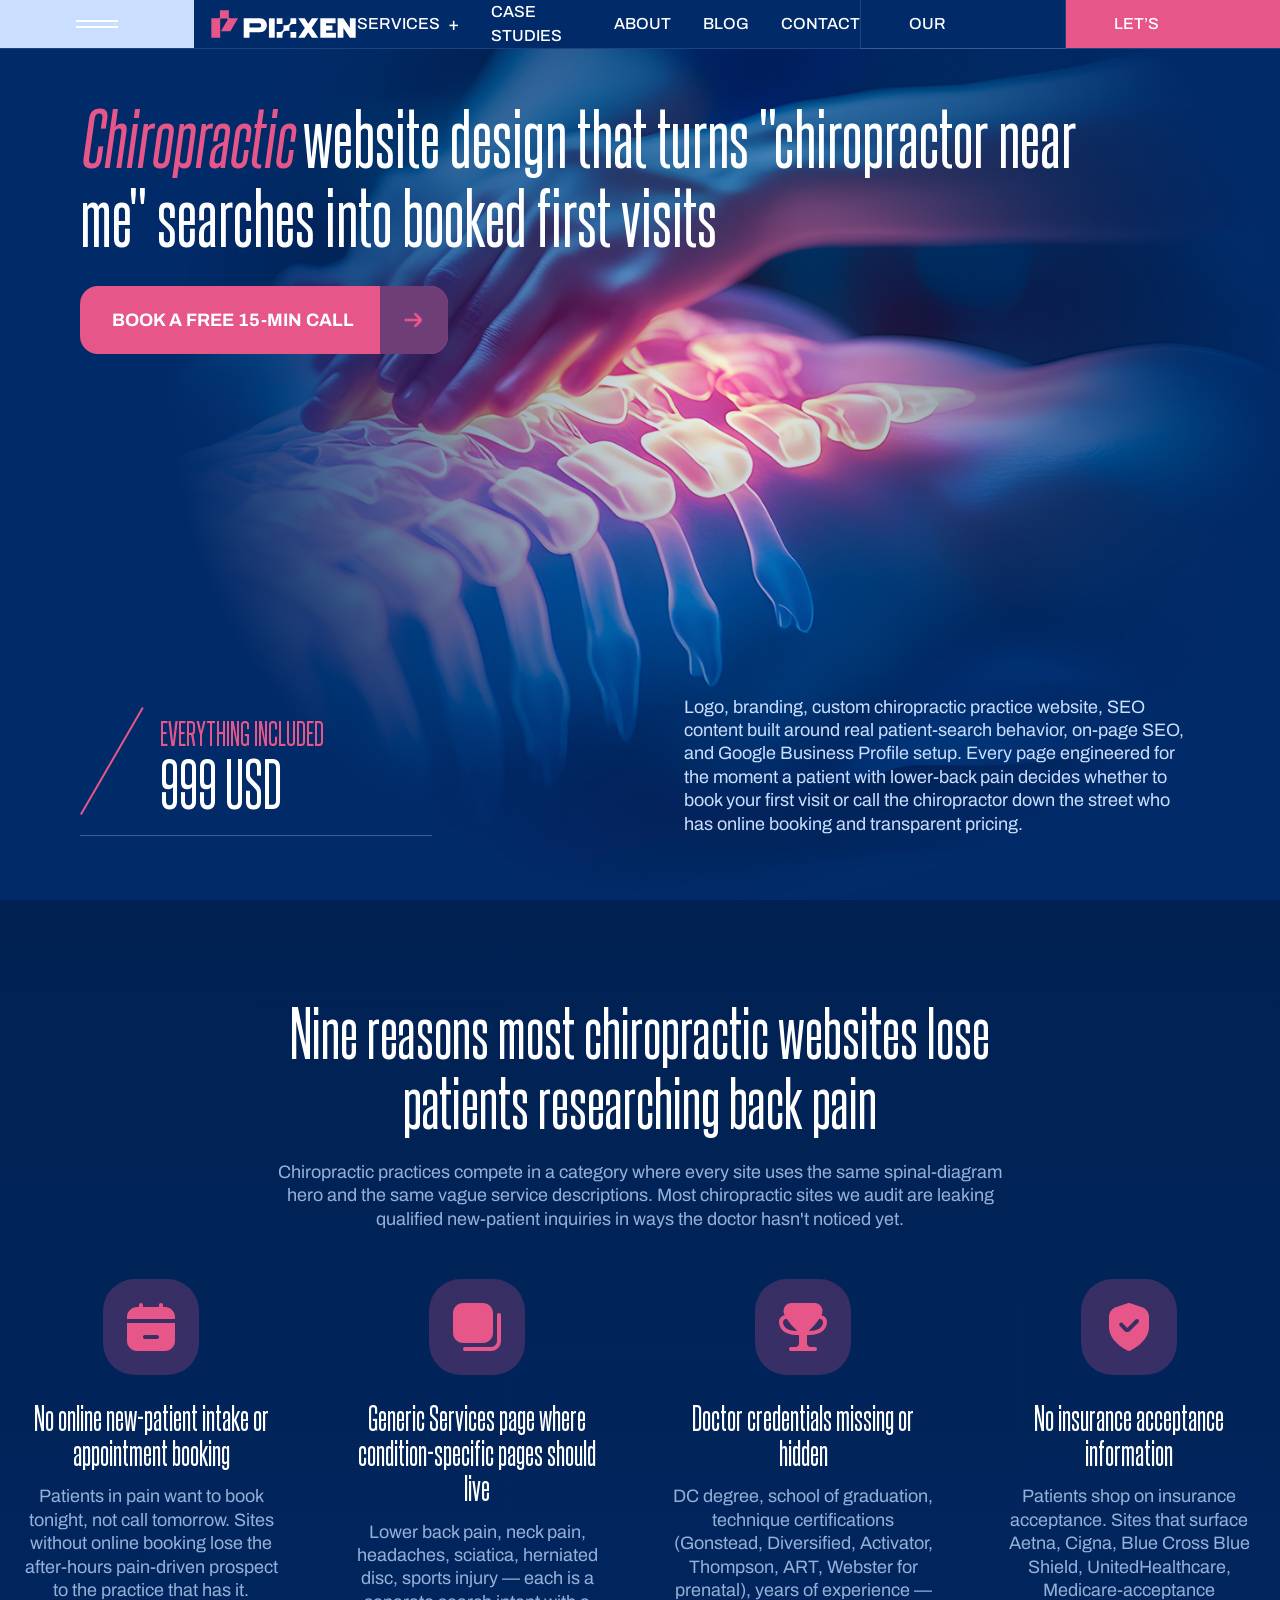
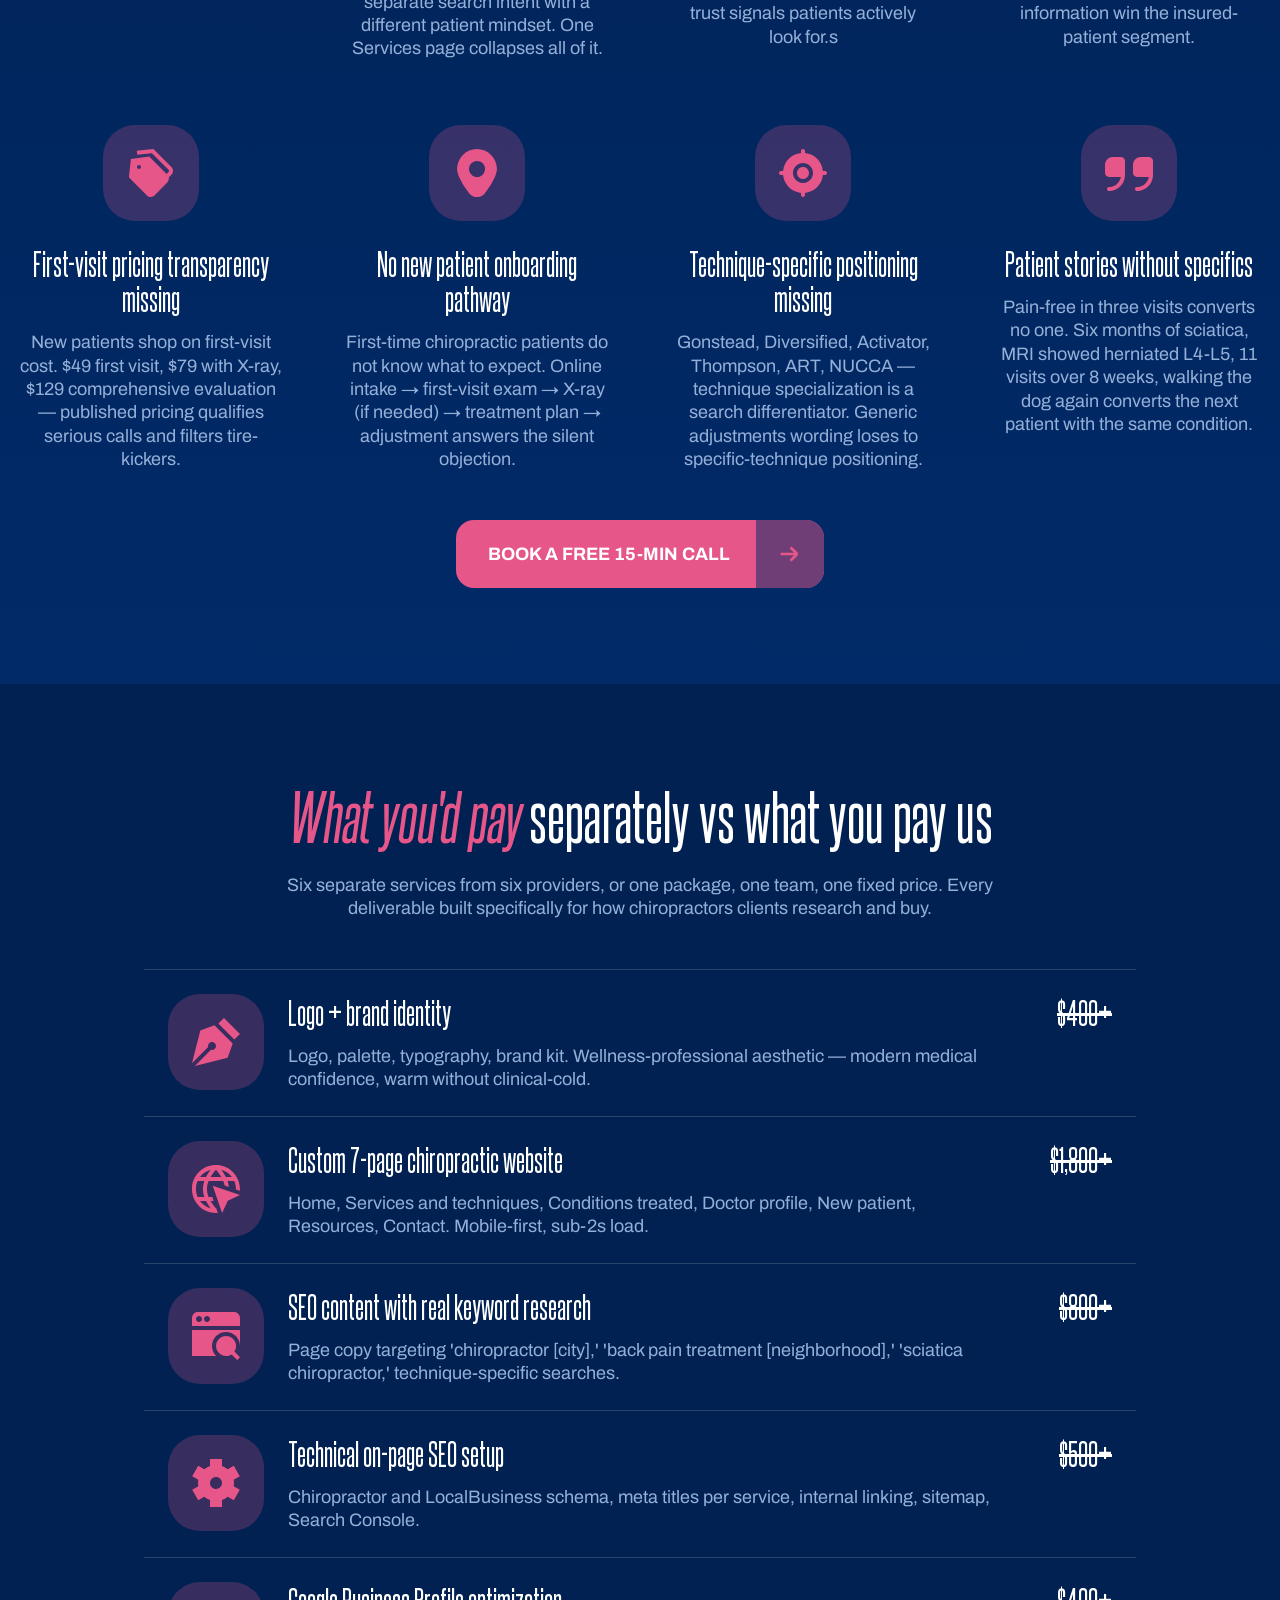
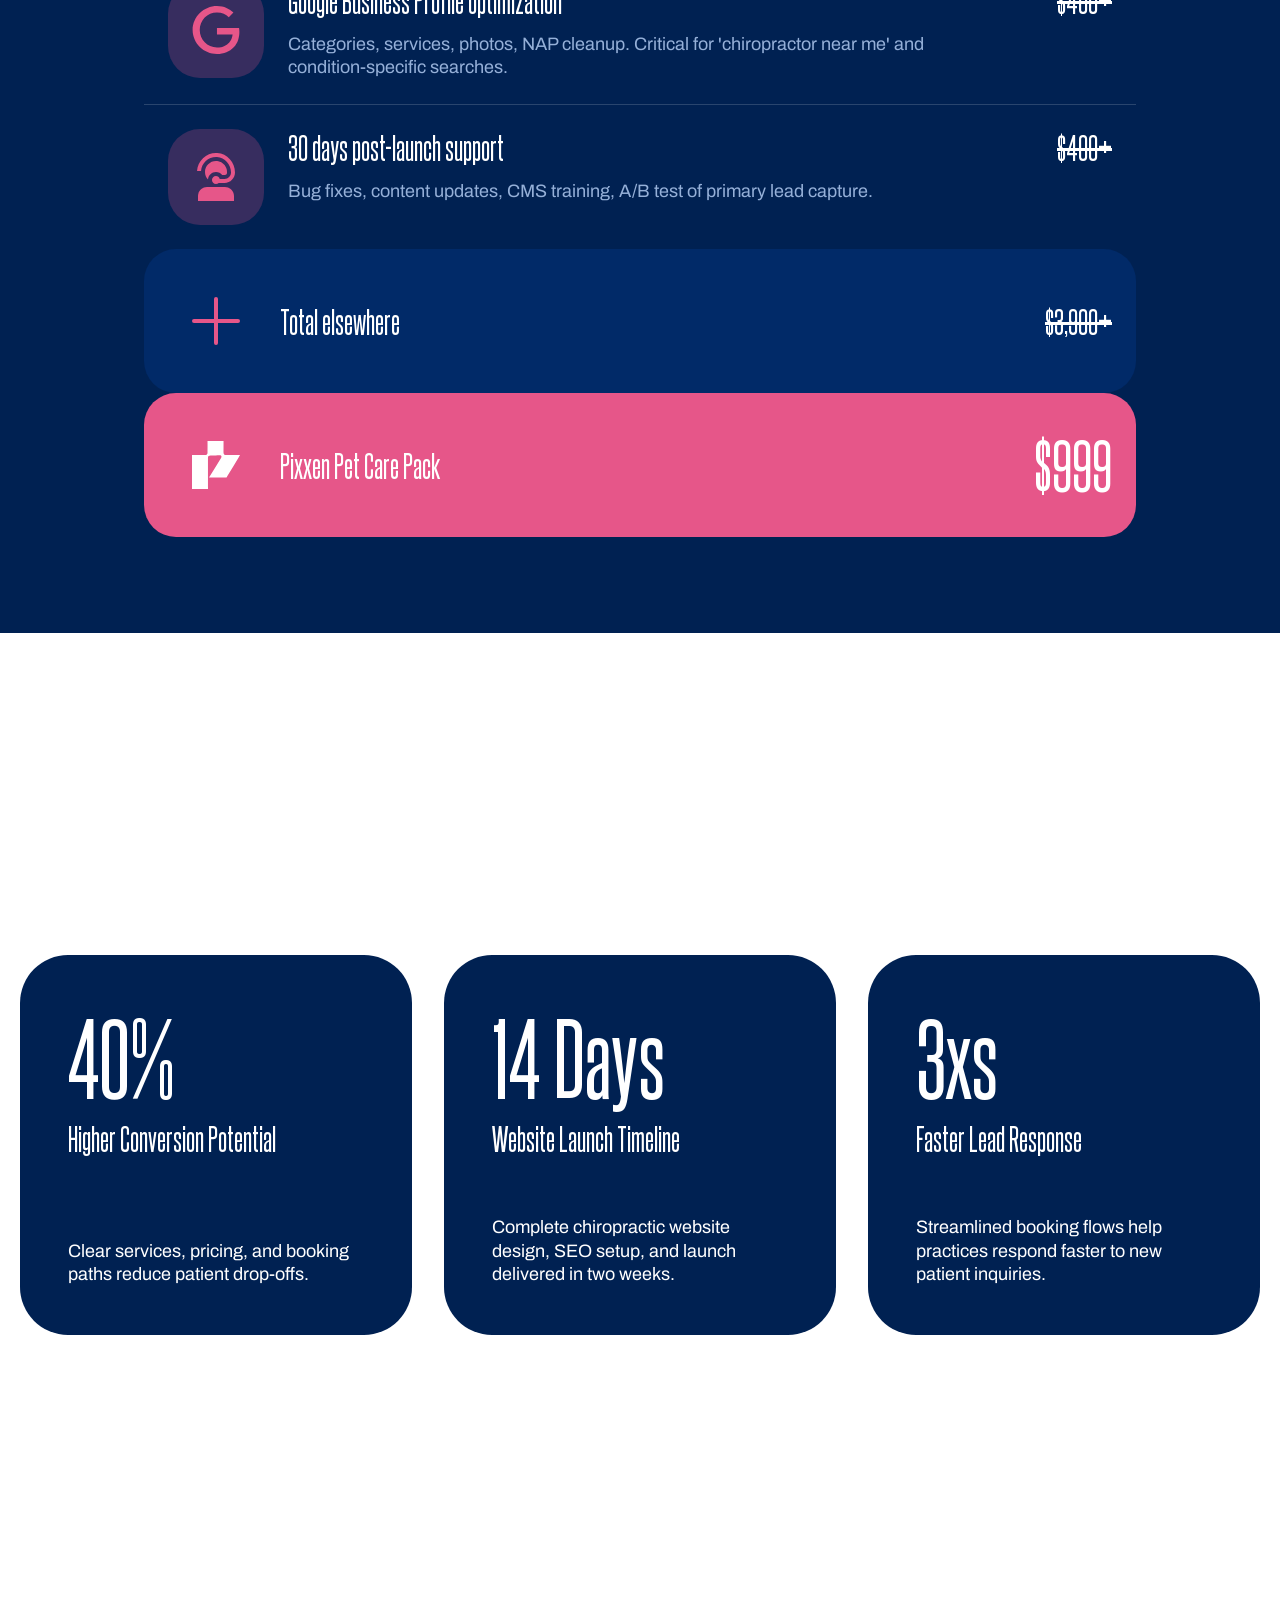
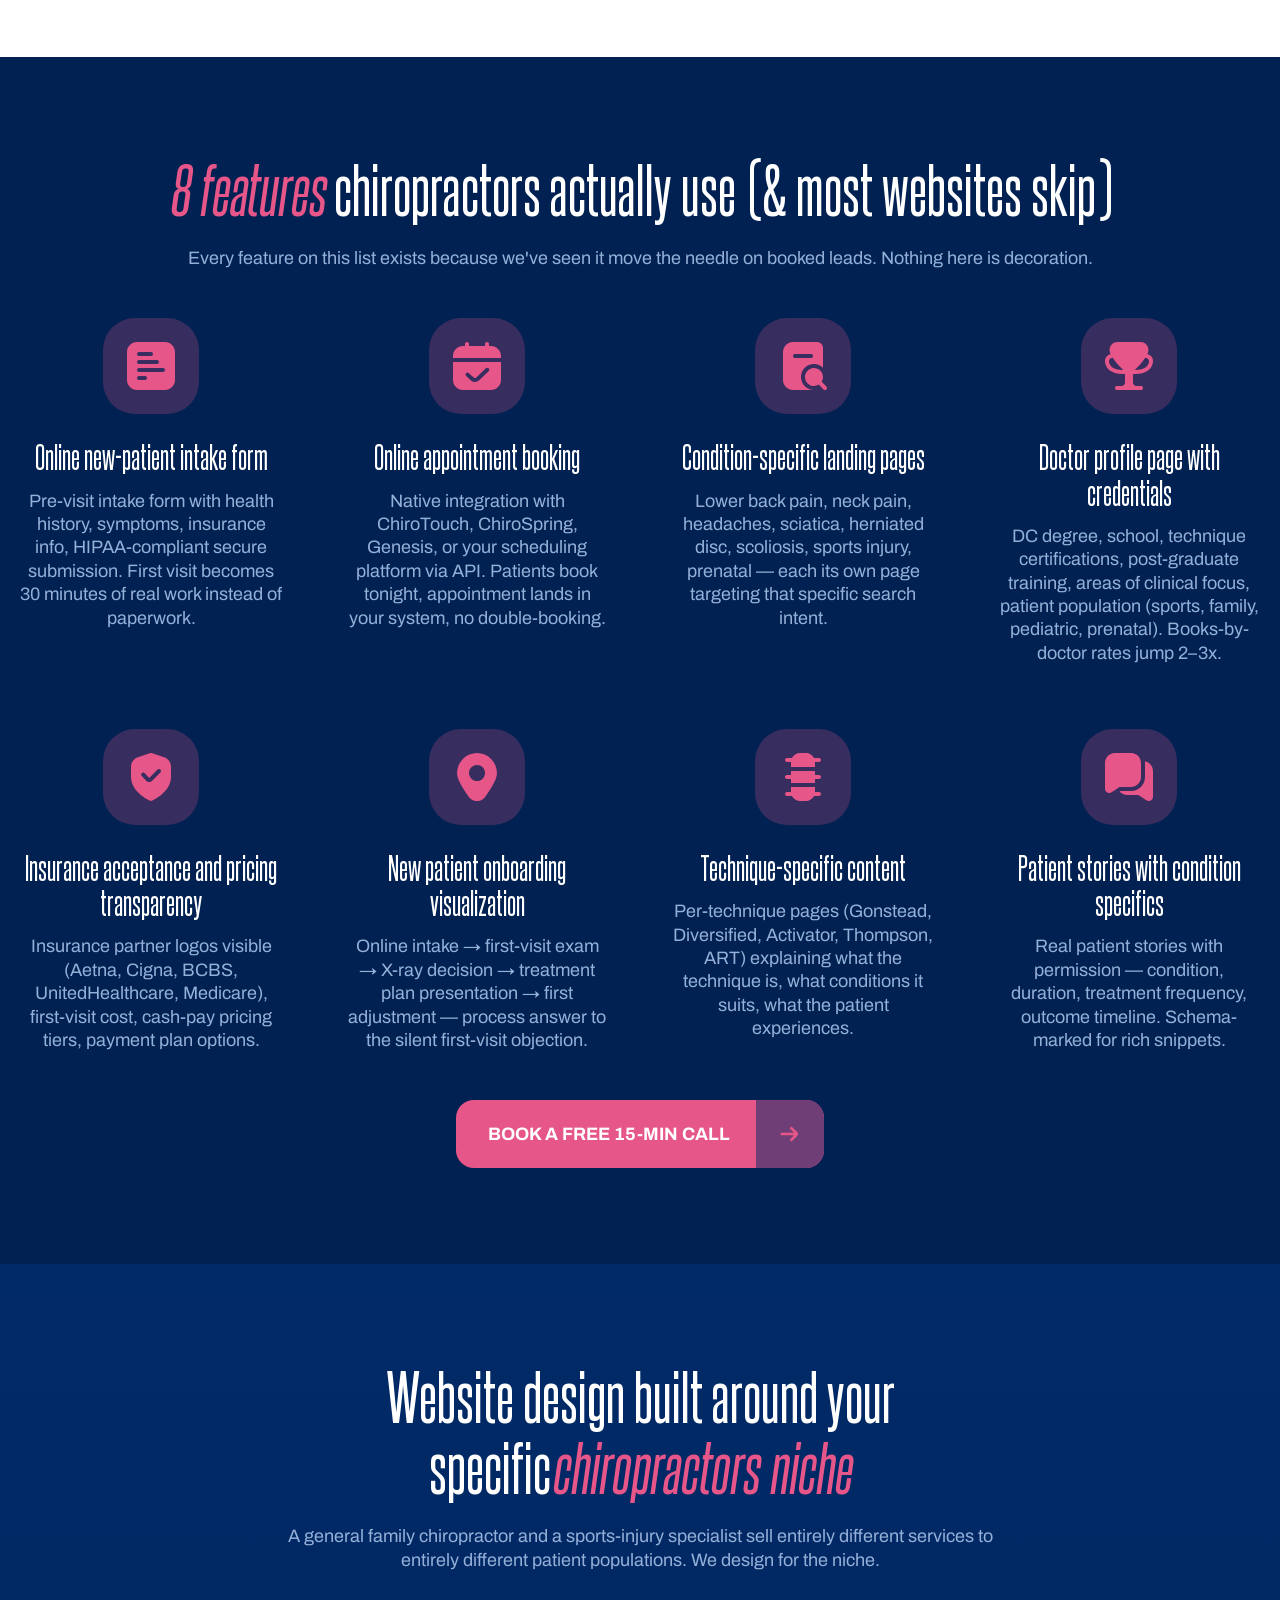
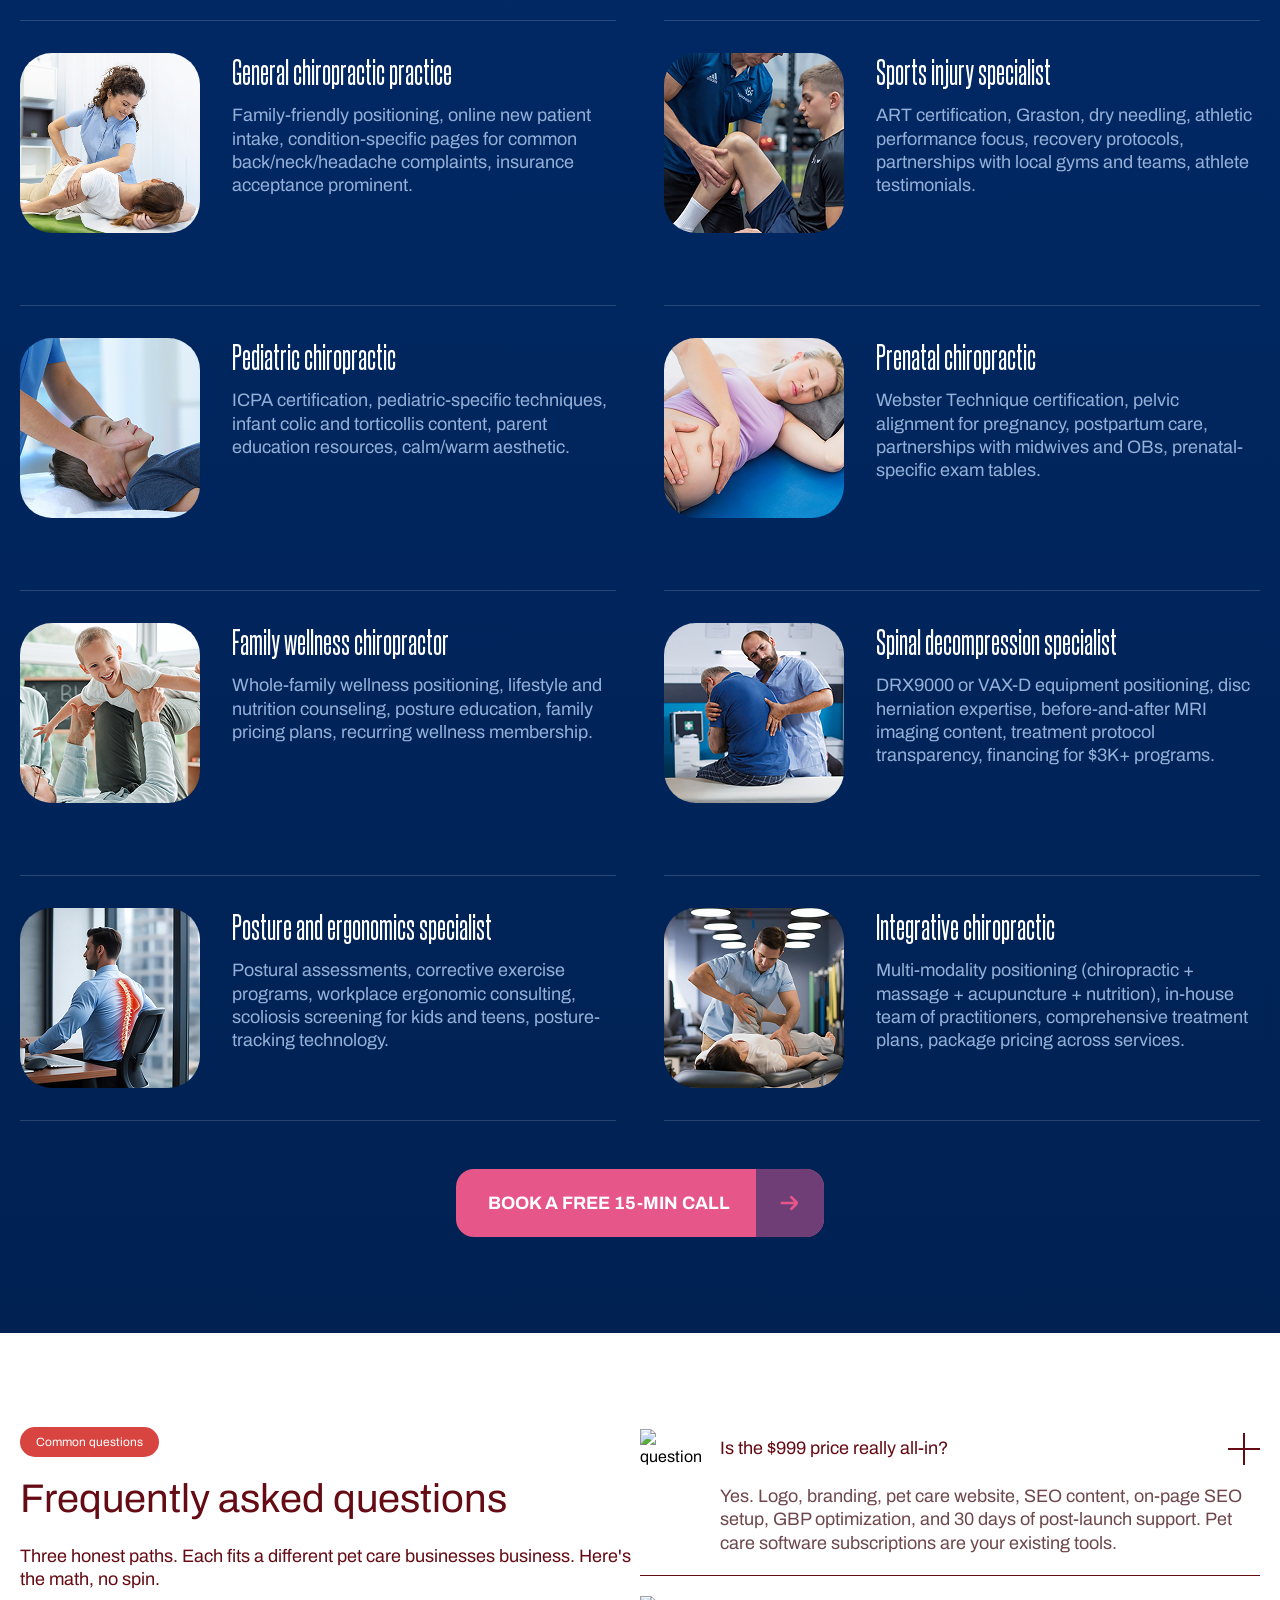
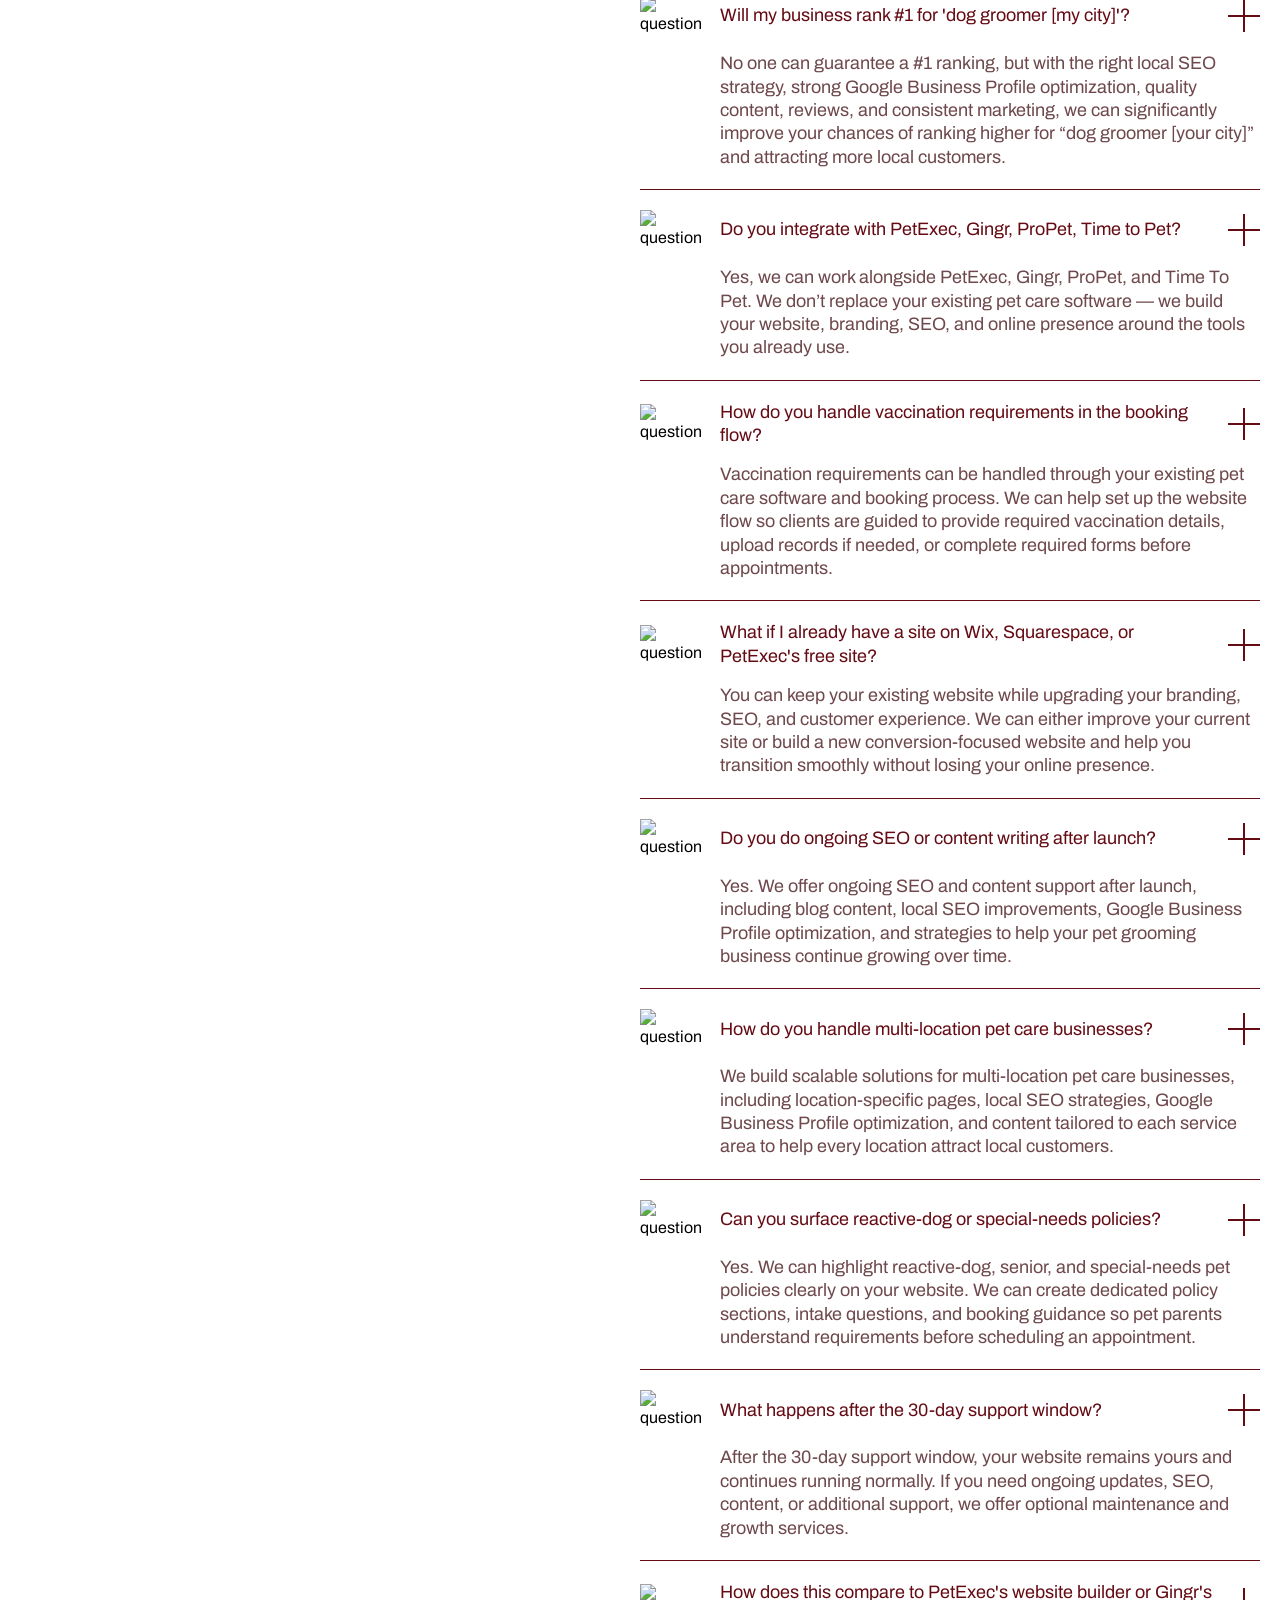
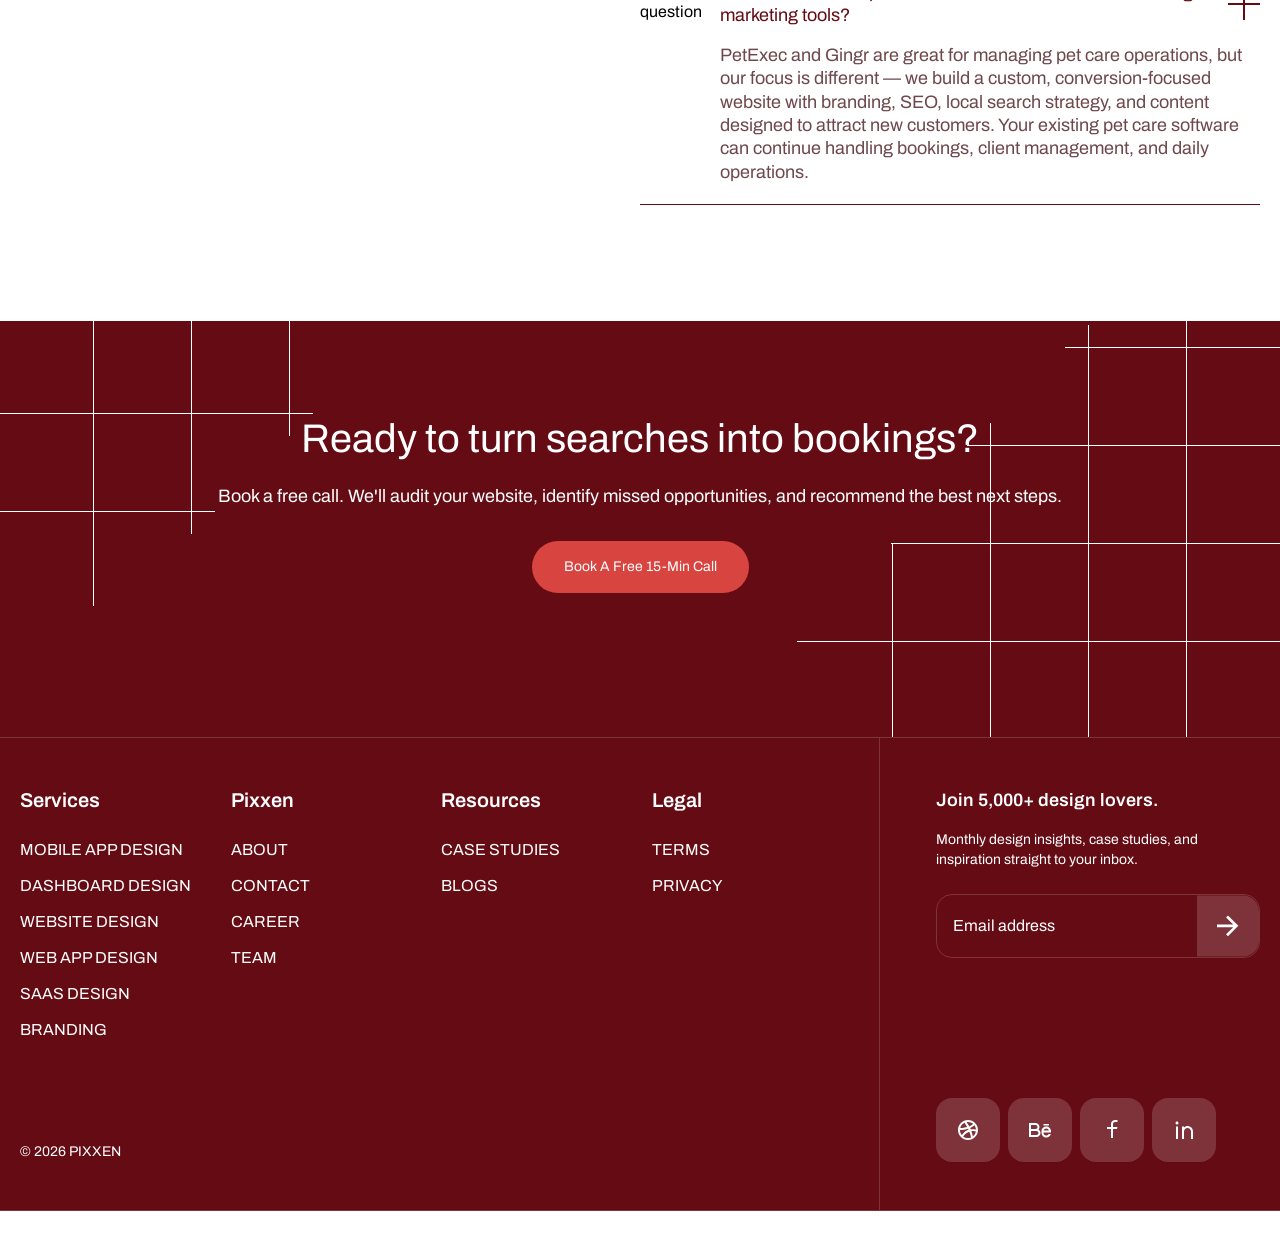
==== index.html @ c94d8800 "first commit" ====
<!doctype html>
<html>

<head>
  <meta charset="UTF-8" />
  <meta name="viewport" content="width=device-width, initial-scale=1.0" />
  <title>Pet Grooming</title>
  <!-- Splide CSS -->
  <link rel="stylesheet" href="https://cdn.jsdelivr.net/npm/@splidejs/splide@4.1.4/dist/css/splide.min.css">
  <link rel="stylesheet" href="assets/css/style.css">
</head>

<body class="bg-white">

  <nav class="bg-[#012A68] border-b border-white/12">
    <div class="mx-auto">
      <div class="flex items-center justify-between h-12">
        <div class="flex items-center sm:gap-4 gap-3">
          <!-- Desktop Sidebar Button -->
          <button id="desktop-sidebar" aria-label="Toggle menu"
            class=" hidden lg:block text-green1 hover:text-green2 xl:px-19 md:px-6 py-5 bg-[#CADFFF] hover:bg-[#9cb9e4] cursor-pointer transition-colors"
            aria-label="Toggle menu">
            <svg width="42" height="8" viewBox="0 0 42 8" fill="none" xmlns="http://www.w3.org/2000/svg">
              <rect width="42" height="2" fill="#ffffff" />
              <rect y="6" width="42" height="2" fill="#ffffff" />
            </svg>



          </button>
          <!-- Mobile Hamburger -->
          <button id="mobile-menu-toggle"
            class="mobile-hambergur-bg-salon lg:hidden text-white hover:text-green1 p-2 transition-colors bg-[#F4EDDA]"
            aria-label="Toggle mobile menu">
            <svg width="42" height="8" viewBox="0 0 42 8" fill="none" xmlns="http://www.w3.org/2000/svg">
              <rect width="42" height="2" fill="#36432A" />
              <rect y="6" width="42" height="2" fill="#36432A" />
            </svg>


          </button>
          <a href="index.html" class="flex items-center">
            <!-- replace with your logo img -->
            <img src="assets/images/chiropractic-pixxen-logo.svg" alt="Pixxen" class="img-fluid sm:w-auto w-34">
          </a>
        </div>

        <!-- Desktop Menu -->
        <div class="hidden lg:flex items-center space-x-8">

          <!-- ====== SERVICES DROPDOWN ====== -->
          <div class="desktop-dropdown">
            <a href="#services"
              class="text-white hover:text-[#E65689] transition-colors text-base font-medium desktop-dropdown-toggle">
              SERVICES <span class="desktop-dropdown-icon ml-1">+</span>
            </a>

            <!-- Mega panel: list LEFT + grid RIGHT -->
            <div class="desktop-dropdown-menu">

              <!-- LEFT: service items -->
              <ul class="dropdown-service-list">
                <li>
                  <a href="mobile-app-design.html">
                    <span class="service-icon">
                      <!-- Mobile icon -->
                      <img src="assets/images/dropdownicon1.svg" class="img-fluid" alt="dropdown-icon">
                    </span>
                    MOBILE APP DESIGN
                  </a>
                </li>
                <li>
                  <a href="dashboard-design.html">
                    <span class="service-icon">
                      <!-- Dashboard/pie icon -->
                      <img src="assets/images/dropdownicon2.svg" class="img-fluid" alt="dropdown-icon">
                    </span>
                    DASHBOARD DESIGN
                  </a>
                </li>
                <li>
                  <a href="website-design.html">
                    <span class="service-icon">
                      <!-- Monitor icon -->
                      <img src="assets/images/dropdownicon3.svg" class="img-fluid" alt="dropdown-icon">
                    </span>
                    WEBSITE DESIGN
                  </a>
                </li>
                <li>
                  <a href="web-application-design.html">
                    <span class="service-icon">
                      <!-- Laptop icon -->
                      <img src="assets/images/dropdownicon4.svg" class="img-fluid" alt="dropdown-icon">
                    </span>
                    WEB APP DESIGN
                  </a>
                </li>
                <li>
                  <a href="saas-design.html">
                    <span class="service-icon">
                      <!-- Desktop/screen icon -->
                      <img src="assets/images/dropdownicon5.svg" class="img-fluid" alt="dropdown-icon">
                    </span>
                    SAAS DESIGN
                  </a>
                </li>
                <li>
                  <a href="branding-design.html">
                    <span class="service-icon">
                      <!-- Brand/star icon -->
                      <img src="assets/images/dropdownicon6.svg" class="img-fluid" alt="dropdown-icon">
                    </span>
                    BRANDING
                  </a>
                </li>
              </ul>

              <!-- right: items -->
              <div class="flex items-end">
                <img src="assets/images/dropdown-shape.svg" alt="">
              </div>

            </div>
            <!-- end .desktop-dropdown-menu -->
          </div>
          <!-- ====== end SERVICES ====== -->

          <a href="case-study.html" class="text-white hover:text-[#E65689] transition-colors text-base font-medium">CASE
            STUDIES</a>
          <a href="about.html" class="text-white hover:text-[#E65689] transition-colors text-base font-medium">ABOUT</a>
          <a href="blog.html" class="text-white hover:text-[#E65689] transition-colors text-base font-medium">BLOG</a>
          <a href="contact.html"
            class="text-white hover:text-[#E65689] transition-colors text-base font-medium">Contact</a>
        </div>

        <!-- Desktop Buttons -->
        <div class="hidden lg:flex items-center">
          <a href="contact.html"
            class="hidden mega-reveal-btn relative overflow-hidden cursor-pointer sm:block xl:px-12 md:px-5 py-3 text-white border border-white/12  transition-all font-medium">
            <div class="text-mask md:h-6 h-6 overflow-hidden flex flex-col">
              <span class="t-up text-base  font-medium text-white uppercase">OUR Contact</span>
              <span class="t-down text-base  font-medium text-white uppercase">OUR Contact</span>
            </div>
          </a>
          <a href="contact.html"
            class="xl:px-12 md:px-5 mega-reveal-btn relative overflow-hidden cursor-pointer py-3 bg-[#E65689] text-white transition-colors font-bold">
            <div class="text-mask md:h-6 h-6 overflow-hidden flex flex-col">
              <span class="t-up text-base  font-medium text-white uppercase">Let’s Connect</span>
              <span class="t-down text-base  font-medium text-white uppercase">Let’s Connect</span>
            </div>
          </a>
        </div>

        <!-- Mobile LET'S CONNECT -->
        <a href="contact.html"
          class="lg:hidden px-4 sm:px-5 mobile-letconnect mega-reveal-btn relative overflow-hidden cursor-pointer py-4 sm:py-4 bg-[#BD8600] text-white transition-colors font-bold">
          <div class="text-mask sm:h-5 h-4 overflow-hidden flex flex-col">
            <span class="t-up text-sm  font-medium text-white uppercase">OUR Let’s Connect</span>
            <span class="t-down text-sm  font-medium text-white uppercase">OUR Let’s Connect</span>
          </div>
        </a>
      </div>
    </div>

    <!-- ====================== MOBILE MENU (2-panel) ====================== -->
    <!-- Dark overlay -->
    <div id="mobile-overlay" class="mobile-overlay"></div>

    <!-- Wrapper holds both panels -->
    <div id="mobile-menu-wrapper" class="mobile-menu-wrapper">

      <!-- PANEL 1: Main Menu -->
      <div id="mm-main" class="mm-panel mm-main">
        <div class="mm-main-header">
          <span class="mm-title">Menu</span>
          <button id="mm-close" class="mm-close-btn" aria-label="Close menu">

            <svg width="24" height="24" viewBox="0 0 24 24" fill="none" xmlns="http://www.w3.org/2000/svg">
              <path
                d="M10.5859 12L2.79297 4.20706L4.20718 2.79285L12.0001 10.5857L19.793 2.79285L21.2072 4.20706L13.4143 12L21.2072 19.7928L19.793 21.2071L12.0001 13.4142L4.20718 21.2071L2.79297 19.7928L10.5859 12Z"
                fill="white" />
            </svg>

          </button>
        </div>

        <ul class="mm-nav-list">
          <li>
            <!-- SERVICES: opens panel 2 -->
            <button id="mm-services-trigger" class="mm-nav-link w-full text-left"
              style="background:none;border:none;cursor:pointer;">
              SERVICES
              <span class="mm-plus">+</span>
            </button>
          </li>
          <li><a href="case-study.html" class="mm-nav-link">case studies</a></li>
          <li><a href="about.html" class="mm-nav-link">about</a></li>
          <li><a href="blog.html" class="mm-nav-link">blog</a></li>
          <li><a href="contact.html" class="mm-nav-link">contact</a></li>
          <li><a href="team.html" class="mm-nav-link">team</a></li>
          <li>
            <div class="flex justify-start  mt-8 mx-4">
              <a href="contact.html"
                class="mega-reveal-btn relative overflow-hidden cursor-pointer md:px-10 md:py-4 sm:px-8 sm:py-4 px-6 py-4 rounded-2xl ease-[cubic-bezier(0.2,1,0.3,1)] active:scale-95 bg-green1 transition-all duration-200">

                <div class="btn-inner relative z-2 flex items-center gap-3">
                  <div
                    class="icon-circle h-6 w-6 rounded-full bg-green4 flex items-center justify-center overflow-hidden">
                    <div class="icon-slider flex flex-row ">
                      <svg class="arrow-icon w-4 h-4 shrink-0 mx-2.5" viewBox="0 0 16 16">
                        <path
                          d="M12.1716 6.77822L6.8076 1.41421L8.2218 0L16 7.77822L8.2218 15.5563L6.8076 14.1421L12.1716 8.77822H0V6.77822H12.1716Z"
                          fill="var(--color-green1)" />
                      </svg>
                      <svg class="arrow-icon w-4 h-4 shrink-0 mx-2.5" viewBox="0 0 16 16">
                        <path
                          d="M12.1716 6.77822L6.8076 1.41421L8.2218 0L16 7.77822L8.2218 15.5563L6.8076 14.1421L12.1716 8.77822H0V6.77822H12.1716Z"
                          fill="var(--color-green1)" />
                      </svg>
                    </div>
                  </div>
                  <div class="text-mask md:h-7.5 h-6 overflow-hidden flex flex-col">
                    <span class="t-up md:text-[20px] text-base  font-medium text-green4 uppercase">Let’s
                      Connect</span>
                    <span class="t-down md:text-[20px] text-base  font-medium text-green4 uppercase">Let’s
                      Connect</span>
                  </div>
                </div>
              </a>
            </div>
          </li>
        </ul>

        <!-- LET'S CONNECT -->
        <div>
          <div>
            <div class="w-full flex justify-end">
              <img src="assets/images/menu-mobile-shape.svg" class="img-fluid sm:w-auto w-47.5" alt="mobile menu">
            </div>
            <img src="assets/images/mobile-bottom-logo.svg" class="img-fluid w-full" alt="mobile menu">
          </div>
        </div>


      </div>

      <!-- PANEL 2: Services -->
      <div id="mm-services" class="mm-panel mm-services">
        <div class="mm-services-header">
          <button id="mm-back" class="mm-back-btn">
            <svg width="18" height="18" viewBox="0 0 24 24" fill="none">
              <path d="M19 12H5M11 6l-6 6 6 6" stroke="currentColor" stroke-width="2.5" stroke-linecap="round"
                stroke-linejoin="round" />
            </svg>
            BACK
          </button>
          <button id="mm-services-close" class="mm-close-btn" aria-label="Close menu">
            <svg width="24" height="24" viewBox="0 0 24 24" fill="none" xmlns="http://www.w3.org/2000/svg">
              <path
                d="M10.5859 12L2.79297 4.20706L4.20718 2.79285L12.0001 10.5857L19.793 2.79285L21.2072 4.20706L13.4143 12L21.2072 19.7928L19.793 21.2071L12.0001 13.4142L4.20718 21.2071L2.79297 19.7928L10.5859 12Z"
                fill="white" />
            </svg>

          </button>
        </div>

        <div>
          <div class="mm-services-title">Services</div>

          <!-- 2×3 grid -->
          <div class="mm-services-grid">
            <!-- Mobile App Design -->
            <a href="mobile-app-design.html" class="mm-service-card">
              <span class="card-icon">
                <img src="assets/images/dropdownicon1.svg" class="img-fluid" alt="dropdown-icon">
              </span>
              <span class="card-label">MOBILE APP DESIGN</span>
            </a>
            <!-- Dashboard Design -->
            <a href="dashboard-design.html" class="mm-service-card">
              <span class="card-icon">
                <img src="assets/images/dropdownicon2.svg" class="img-fluid" alt="dropdown-icon">
              </span>
              <span class="card-label">DASHBOARD DESIGN</span>
            </a>
            <!-- Website Design -->
            <a href="website-design.html" class="mm-service-card">
              <span class="card-icon">
                <img src="assets/images/dropdownicon3.svg" class="img-fluid" alt="dropdown-icon">
              </span>
              <span class="card-label">WEBSITE DESIGN</span>
            </a>
            <!-- Web App Design -->
            <a href="web-application-design.html" class="mm-service-card">
              <span class="card-icon">
                <img src="assets/images/dropdownicon4.svg" class="img-fluid" alt="dropdown-icon">
              </span>
              <span class="card-label">WEB APP DESIGN</span>
            </a>
            <!-- SaaS Design -->
            <a href="saas-design.html" class="mm-service-card">
              <span class="card-icon">
                <img src="assets/images/dropdownicon5.svg" class="img-fluid" alt="dropdown-icon">
              </span>
              <span class="card-label">SAAS DESIGN</span>
            </a>
            <!-- Branding -->
            <a href="branding-design.html" class="mm-service-card">
              <span class="card-icon">
                <img src="assets/images/dropdownicon6.svg" class="img-fluid" alt="dropdown-icon">
              </span>
              <span class="card-label">BRANDING</span>
            </a>
          </div>
        </div>

        <!-- decorative bottom grid -->
        <div>
          <div>
            <div class="w-full flex justify-end">
              <img src="assets/images/menu-mobile-shape.svg" class="img-fluid sm:w-auto w-47.5" alt="mobile menu">
            </div>
            <img src="assets/images/mobile-bottom-logo.svg" class="img-fluid w-full" alt="mobile menu">
          </div>
        </div>
      </div>

    </div>
    <!-- end mobile-menu-wrapper -->
  </nav>

  <!-- FULL PAGE MENU -->
  <div id="pixxen-menu" role="dialog" aria-modal="true" aria-label="Main navigation">

    <!-- TOP PANEL: slides in from top -->
    <div class="menu-top" id="menu-top">

      <!-- Grid decoration top-left -->
      <div class="deco-cross" style="top:0px; left:0px;">
        <img src="assets/images/large-menu-top.svg" class="img-fluid" alt="">
      </div>

      <!-- Grid decoration top-right area -->
      <div class="deco-cross" style="bottom:0px; right:0px;">
        <img src="assets/images/large-menu-bottom.svg" class="img-fluid" alt="">
      </div>

      <!-- LET'S CONNECT -->

      <a href="contact.html"
        class="xl:px-12 connect-btn md:px-5 mega-reveal-btn relative overflow-hidden cursor-pointer py-3 bg-[#BD8600] text-white transition-colors font-bold">
        <div class="text-mask md:h-6 h-6 overflow-hidden flex flex-col">
          <span class="t-up text-base  font-medium text-white uppercase">Let’s Connect</span>
          <span class="t-down text-base  font-medium text-white uppercase">Let’s Connect</span>
        </div>
      </a>

      <!-- CLOSE BUTTON -->
      <div class="close-wrap">
        <button class="close-btn" id="menu-close" aria-label="Close menu">
          <svg viewBox="0 0 24 24" fill="none" xmlns="http://www.w3.org/2000/svg">
            <path d="M6 6L18 18M6 18L18 6" stroke="white" stroke-width="2.5" stroke-linecap="round" />
          </svg>
        </button>
      </div>

      <!-- NAV LINKS -->
      <nav class="nav-columns" id="nav-columns">

        <div class="nav-col" id="col-services">
          <div class="nav-col-title">Services</div>
          <ul>
            <li><a href="mobile-app-design.html">Mobile App Design</a></li>
            <li><a href="dashboard-design.html">Dashboard Design</a></li>
            <li><a href="website-design.html">Website Design</a></li>
            <li><a href="web-application-design.html">Web App Design</a></li>
            <li><a href="saas-design.html">SaaS Design</a></li>
            <li><a href="branding-design.html">Branding</a></li>
          </ul>
        </div>

        <div class="nav-col" id="col-pixxen">
          <div class="nav-col-title">Pixxen</div>
          <ul>
            <li><a href="about.html">About</a></li>
            <li><a href="contact.html">Contact</a></li>
            <li><a href="case-study.html">Case Studies</a></li>
            <li><a href="team.html">Team</a></li>
          </ul>
        </div>

        <div class="nav-col" id="col-resources">
          <div class="nav-col-title">Resources</div>
          <ul>
            <li><a href="career.html">Career</a></li>
            <li><a href="blog.html">Blogs</a></li>
          </ul>
        </div>

        <div class="nav-col" id="col-legal">
          <div class="nav-col-title">Legal</div>
          <ul>
            <li><a href="terms.html">Terms</a></li>
            <li><a href="privacy.html">Privacy</a></li>
          </ul>
        </div>

      </nav>

    </div><!-- /menu-top -->


    <!-- BOTTOM PANEL: slides in from bottom (logo bar) -->
    <div class="menu-bottom" id="menu-bottom">


      <!-- LOGO -->
      <div class="bottom-logo" id="bottom-logo">
        <img src="assets/images/largemenu-pixxen-logo.svg" class="img-fluid" alt="largemenu">
      </div>

    </div><!-- /menu-bottom -->

  </div>
  <!-- / FULL PAGE MENU -->


  <!-- Banner section -->
  <section
    class="relative w-full min-h-screen bg-cover bg-center text-white flex flex-col justify-between px-5 py-10 sm:px-8 md:px-12 lg:px-20 lg:py-16"
    style="background-image: radial-gradient(43.84% 58.82% at 56.86% 42.6%, rgba(1,42,104,0) 0%, #012A68 100%), url('/assets/images/chiropractic-banner.png');">

    <!-- Top Content -->
    <div class="max-w-5xl pt-4 lg:pt-8">

      <h1 class="font-steelfish font-normal leading-[110%]
      text-[42px] sm:text-5xl md:text-6xl lg:text-[72px]">

        <span class="text-[#E65689] italic">
          Chiropractic
        </span>

        website design that turns "chiropractor near me" searches into booked first visits

      </h1>

      <!-- CTA -->
      <div class="pt-8">
        <a href="#" class="chiro-btn">

          <span class="chiro-btn-text-wrap">
            <span class="chiro-btn-text chiro-btn-text-current">
              Book a free 15-min call
            </span>

            <span class="chiro-btn-text chiro-btn-text-next">
              Book a free 15-min call
            </span>
          </span>

          <span class="chiro-btn-icon">

            <span class="chiro-btn-icon-wrap">

              <svg class="chiro-btn-arrow" viewBox="0 0 32 32" fill="none">
                <path
                  d="M23.2161 14.1146L17.4921 8.39062L15.6067 10.276L19.9974 14.6666H6.66406V17.3333H19.9974L15.6067 21.724L17.4921 23.6093L23.2161 17.8853C23.716 17.3852 23.9968 16.7071 23.9968 16C23.9968 15.2929 23.7161 14.6147 23.2161 14.1146Z"
                  fill="currentColor" />
              </svg>

              <svg class="chiro-btn-arrow" viewBox="0 0 32 32" fill="none">
                <path
                  d="M23.2161 14.1146L17.4921 8.39062L15.6067 10.276L19.9974 14.6666H6.66406V17.3333H19.9974L15.6067 21.724L17.4921 23.6093L23.2161 17.8853C23.716 17.3852 23.9968 16.7071 23.9968 16C23.9968 15.2929 23.7161 14.6147 23.2161 14.1146Z"
                  fill="currentColor" />
              </svg>

            </span>

          </span>

        </a>
      </div>

    </div>

    <!-- Bottom Content -->
    <div class="grid grid-cols-1 lg:grid-cols-12 gap-10 lg:gap-8 items-end mt-14 lg:mt-20">

      <!-- Pricing -->
      <div class="lg:col-span-4">

        <div class="flex items-end gap-4 border-b border-white/25 pb-5 w-full max-w-md">

          <svg xmlns="http://www.w3.org/2000/svg" class="w-12 lg:w-16 h-auto shrink-0" viewBox="0 0 64 108" fill="none">

            <path d="M62.8672 0.500977L0.867188 107.501" stroke="#E65689" stroke-width="2" />

          </svg>

          <div>

            <p class="font-steelfish uppercase text-[#E65689] text-2xl sm:text-3xl leading-[110%]">

              Everything included

            </p>

            <p class="font-steelfish uppercase text-5xl md:text-6xl leading-[110%]">

              999 USD

            </p>

          </div>

        </div>

      </div>

      <!-- Description -->
      <div class="lg:col-span-7 lg:col-start-6 lg:flex lg:justify-end">

        <p
          class="max-w-129 text-sm sm:text-base md:text-lg leading-[120%] md:leading-[130%]  text-[#CADFFF] font-archivo">

          Logo, branding, custom chiropractic practice website, SEO content built around real patient-search behavior,
          on-page SEO, and Google Business Profile setup. Every page engineered for the moment a patient with lower-back
          pain decides whether to book your first visit or call the chiropractor down the street who has online booking
          and transparent pricing.

        </p>

      </div>

    </div>

  </section>
  <!-- Banner section -->


  <!-- Nine reasons section -->
  <section class="bg-[#FFF7E9] section-padding" style="background: linear-gradient(180deg, #002152 0%, #012A68 100%);">

    <div class="container ">

      <!-- section heading -->
      <div
        class="chiropractic-section-heading max-w-134 md:max-w-184 mx-auto text-center flex flex-col items-center mb-6 sm:mb-8 md:mb-12">


        <!-- Main Title Header -->
        <h2 class="font-steelfish text-white text-[32px] md:text-[44px] lg:text-[64px] leading-[110%] mb-6">
          Nine reasons most chiropractic websites lose patients researching back pain
        </h2>

        <!-- Subtitle Description -->
        <p class="text-[#95B0D8] font-archivo text-sm sm:text-base md:text-lg leading-[130%]">
          Chiropractic practices compete in a category where every site uses the same spinal-diagram hero and the same
          vague service descriptions. Most chiropractic sites we audit are leaking qualified new-patient inquiries in
          ways the doctor hasn't noticed yet.
        </p>
      </div>

      <!--  Card Grid -->
      <div class="grid grid-cols-1 md:grid-cols-2 lg:grid-cols-3 xl:grid-cols-4 gap-5 md:gap-6 lg:gap-16 w-full">

        <!-- Card  -->
        <div class="chiropractic-magnet-item  flex flex-col items-center text-center ">
          <div class="chiropractic-magnet-item-svg w-15 h-15 md:w-20 md:h-20 lg:w-24 lg:h-24 mb-4 md:mb-6"
            style="transform: translate(0px, 0px);">
            <img src="assets/images/chiropractic-briefcase.svg" alt="Feature icon" class="w-full h-full object-contain">
          </div>
          <h3 class="font-steelfish text-white text-[26px] sm:text-[32px] leading-[110%] mb-4">
            No online new-patient intake or appointment booking
          </h3>
          <p class="font-archivo text-[#95B0D8] text-sm md:text-base lg:text-lg leading-[130%]">
            Patients in pain want to book tonight, not call tomorrow. Sites without online booking lose the after-hours
            pain-driven prospect to the practice that has it.
          </p>
        </div>
        <!-- Card  -->
        <div class="chiropractic-magnet-item  flex flex-col items-center text-center ">
          <div class="chiropractic-magnet-item-svg w-15 h-15 md:w-20 md:h-20 lg:w-24 lg:h-24 mb-4 md:mb-6"
            style="transform: translate(0px, 0px);">
            <img src="assets/images/chiropractic-copy.svg" alt="Feature icon" class="w-full h-full object-contain">
          </div>
          <h3 class="font-steelfish text-white text-[26px] sm:text-[32px] leading-[110%] mb-4">
            Generic Services page where condition-specific pages should live
          </h3>
          <p class="font-archivo text-[#95B0D8] text-sm md:text-base lg:text-lg leading-[130%]">
            Lower back pain, neck pain, headaches, sciatica, herniated disc, sports injury — each is a separate search
            intent with a different patient mindset. One Services page collapses all of it.
          </p>
        </div>
        <!-- Card  -->
        <div class="chiropractic-magnet-item  flex flex-col items-center text-center ">
          <div class="chiropractic-magnet-item-svg w-15 h-15 md:w-20 md:h-20 lg:w-24 lg:h-24 mb-4 md:mb-6"
            style="transform: translate(0px, 0px);">
            <img src="assets/images/chiropractic-trophy.svg" alt="Feature icon" class="w-full h-full object-contain">
          </div>
          <h3 class="font-steelfish text-white text-[26px] sm:text-[32px] leading-[110%] mb-4">
            Doctor credentials missing or hidden
          </h3>
          <p class="font-archivo text-[#95B0D8] text-sm md:text-base lg:text-lg leading-[130%]">
            DC degree, school of graduation, technique certifications (Gonstead, Diversified, Activator, Thompson, ART,
            Webster for prenatal), years of experience — trust signals patients actively look for.s
          </p>
        </div>
        <!-- Card  -->
        <div class="chiropractic-magnet-item  flex flex-col items-center text-center ">
          <div class="chiropractic-magnet-item-svg w-15 h-15 md:w-20 md:h-20 lg:w-24 lg:h-24 mb-4 md:mb-6"
            style="transform: translate(0px, 0px);">
            <img src="assets/images/chiropractic-sheild.svg" alt="Feature icon" class="w-full h-full object-contain">
          </div>
          <h3 class="font-steelfish text-white text-[26px] sm:text-[32px] leading-[110%] mb-4">
            No insurance acceptance information
          </h3>
          <p class="font-archivo text-[#95B0D8] text-sm md:text-base lg:text-lg leading-[130%]">
            Patients shop on insurance acceptance. Sites that surface Aetna, Cigna, Blue Cross Blue Shield,
            UnitedHealthcare, Medicare-acceptance information win the insured-patient segment.
          </p>
        </div>
        <!-- Card  -->
        <div class="chiropractic-magnet-item  flex flex-col items-center text-center ">
          <div class="chiropractic-magnet-item-svg w-15 h-15 md:w-20 md:h-20 lg:w-24 lg:h-24 mb-4 md:mb-6"
            style="transform: translate(0px, 0px);">
            <img src="assets/images/chiropractic-tags.svg" alt="Feature icon" class="w-full h-full object-contain">
          </div>
          <h3 class="font-steelfish text-white text-[26px] sm:text-[32px] leading-[110%] mb-4">
            First-visit pricing transparency missing
          </h3>
          <p class="font-archivo text-[#95B0D8] text-sm md:text-base lg:text-lg leading-[130%]">
            New patients shop on first-visit cost. $49 first visit, $79 with X-ray, $129 comprehensive evaluation —
            published pricing qualifies serious calls and filters tire-kickers.
          </p>
        </div>
        <!-- Card  -->
        <div class="chiropractic-magnet-item  flex flex-col items-center text-center ">
          <div class="chiropractic-magnet-item-svg w-15 h-15 md:w-20 md:h-20 lg:w-24 lg:h-24 mb-4 md:mb-6"
            style="transform: translate(0px, 0px);">
            <img src="assets/images/chiropractic-marker.svg" alt="Feature icon" class="w-full h-full object-contain">
          </div>
          <h3 class="font-steelfish text-white text-[26px] sm:text-[32px] leading-[110%] mb-4">
            No new patient onboarding pathway
          </h3>
          <p class="font-archivo text-[#95B0D8] text-sm md:text-base lg:text-lg leading-[130%]">
            First-time chiropractic patients do not know what to expect. Online intake → first-visit exam → X-ray (if
            needed) → treatment plan → adjustment answers the silent objection.
          </p>
        </div>
        <!-- Card  -->
        <div class="chiropractic-magnet-item  flex flex-col items-center text-center ">
          <div class="chiropractic-magnet-item-svg w-15 h-15 md:w-20 md:h-20 lg:w-24 lg:h-24 mb-4 md:mb-6"
            style="transform: translate(0px, 0px);">
            <img src="assets/images/chiropractic-location.svg" alt="Feature icon" class="w-full h-full object-contain">
          </div>
          <h3 class="font-steelfish text-white text-[26px] sm:text-[32px] leading-[110%] mb-4">
            Technique-specific positioning missing
          </h3>
          <p class="font-archivo text-[#95B0D8] text-sm md:text-base lg:text-lg leading-[130%]">
            Gonstead, Diversified, Activator, Thompson, ART, NUCCA — technique specialization is a search
            differentiator. Generic adjustments wording loses to specific-technique positioning.
          </p>
        </div>
        <!-- Card  -->
        <div class="chiropractic-magnet-item  flex flex-col items-center text-center ">
          <div class="chiropractic-magnet-item-svg w-15 h-15 md:w-20 md:h-20 lg:w-24 lg:h-24 mb-4 md:mb-6"
            style="transform: translate(0px, 0px);">
            <img src="assets/images/chiropractic-quote.svg" alt="Feature icon" class="w-full h-full object-contain">
          </div>
          <h3 class="font-steelfish text-white text-[26px] sm:text-[32px] leading-[110%] mb-4">
            Patient stories without specifics
          </h3>
          <p class="font-archivo text-[#95B0D8] text-sm md:text-base lg:text-lg leading-[130%]">
            Pain-free in three visits converts no one. Six months of sciatica, MRI showed herniated L4-L5, 11 visits
            over 8 weeks, walking the dog again converts the next patient with the same condition.
          </p>
        </div>

      </div>


      <!-- button -->
      <div class="flex justify-center mt-6 md:mt-12">
        <a href="#" class="chiro-btn">

          <span class="chiro-btn-text-wrap">
            <span class="chiro-btn-text chiro-btn-text-current">
              Book a free 15-min call
            </span>

            <span class="chiro-btn-text chiro-btn-text-next">
              Book a free 15-min call
            </span>
          </span>

          <span class="chiro-btn-icon">

            <span class="chiro-btn-icon-wrap">

              <svg class="chiro-btn-arrow" viewBox="0 0 32 32" fill="none">
                <path
                  d="M23.2161 14.1146L17.4921 8.39062L15.6067 10.276L19.9974 14.6666H6.66406V17.3333H19.9974L15.6067 21.724L17.4921 23.6093L23.2161 17.8853C23.716 17.3852 23.9968 16.7071 23.9968 16C23.9968 15.2929 23.7161 14.6147 23.2161 14.1146Z"
                  fill="currentColor" />
              </svg>

              <svg class="chiro-btn-arrow" viewBox="0 0 32 32" fill="none">
                <path
                  d="M23.2161 14.1146L17.4921 8.39062L15.6067 10.276L19.9974 14.6666H6.66406V17.3333H19.9974L15.6067 21.724L17.4921 23.6093L23.2161 17.8853C23.716 17.3852 23.9968 16.7071 23.9968 16C23.9968 15.2929 23.7161 14.6147 23.2161 14.1146Z"
                  fill="currentColor" />
              </svg>

            </span>

          </span>

        </a>
      </div>
    </div>
  </section>
  <!-- Nine reasons section -->

  <!-- price plan section -->
  <section class="w-full bg-[#002152] text-white section-padding ">
    <div class="container">
      <!-- section heading -->
      <div
        class="chiropractic-section-heading max-w-134 md:max-w-184 mx-auto text-center flex flex-col items-center mb-6 sm:mb-8 md:mb-12">

        <!-- Main Title Header -->
        <h2 class="font-steelfish text-white text-[32px] md:text-[44px] lg:text-[64px] leading-[110%] mb-6">
          <span class="text-[#E65689] italic">What you'd pay</span> separately vs what you pay us
        </h2>

        <!-- Subtitle Description -->
        <p class="text-[#95B0D8] font-archivo text-sm sm:text-base md:text-lg leading-[130%]">
          Six separate services from six providers, or one package, one team, one fixed price. Every deliverable built
          specifically for how chiropractors clients research and buy.
        </p>
      </div>
    </div>
    <!-- Service Items List container-->
    <div class="max-w-248 mx-auto px-4 md:px-0">
      <!-- Service Items List -->
      <div class="divide-y divide-white/16">

        <!-- Item 1 -->
        <div class="p-3 md:p-6 first:border-t first:border-white/16 last:border-b-0">
          <div class="flex items-start gap-4 md:gap-6">
            <img src="assets/images/chiropractic-pen-nib.svg" alt="icon" class="w-10 sm:w-10 md:w-16 lg:w-24 shrink-0">

            <div class="flex-1">
              <div class="flex items-start justify-between gap-4">
                <h3 class="font-steelfish text-white text-[26px] sm:text-[32px] leading-[110%]">
                  Logo + brand identity
                </h3>

                <div class="font-steelfish text-[26px] sm:text-[32px] leading-[110%] text-white line-through shrink-0">
                  $400+
                </div>
              </div>

              <p
                class="font-archivo text-[#95B0D8] text-sm sm:text-base md:text-lg leading-[130%] max-w-177.75 mt-3 sm:mt-4">
                Logo, palette, typography, brand kit. Wellness-professional aesthetic — modern medical confidence, warm
                without clinical-cold.
              </p>
            </div>
          </div>
        </div>
        <!-- Item 2 -->
        <div class="p-3 md:p-6 first:border-t first:border-white/16 last:border-b-0">
          <div class="flex items-start gap-4 md:gap-6">
            <img src="assets/images/chiropractic-site.svg" alt="icon" class="w-10 sm:w-10 md:w-16 lg:w-24 shrink-0">

            <div class="flex-1">
              <div class="flex items-start justify-between gap-4">
                <h3 class="font-steelfish text-white text-[26px] sm:text-[32px] leading-[110%]">
                  Custom 7-page chiropractic website
                </h3>

                <div class="font-steelfish text-[26px] sm:text-[32px] leading-[110%] text-white line-through shrink-0">
                  $1,800+
                </div>
              </div>

              <p
                class="font-archivo text-[#95B0D8] text-sm sm:text-base md:text-lg leading-[130%] max-w-177.75 mt-3 sm:mt-4">
                Home, Services and techniques, Conditions treated, Doctor profile, New patient, Resources, Contact.
                Mobile-first, sub-2s load.
              </p>
            </div>
          </div>
        </div>
        <!-- Item 3 -->
        <div class="p-3 md:p-6 first:border-t first:border-white/16 last:border-b-0">
          <div class="flex items-start gap-4 md:gap-6">
            <img src="assets/images/chiropractic-discover.svg" alt="icon" class="w-10 sm:w-10 md:w-16 lg:w-24 shrink-0">

            <div class="flex-1">
              <div class="flex items-start justify-between gap-4">
                <h3 class="font-steelfish text-white text-[26px] sm:text-[32px] leading-[110%]">
                  SEO content with real keyword research
                </h3>

                <div class="font-steelfish text-[26px] sm:text-[32px] leading-[110%] text-white line-through shrink-0">
                  $800+
                </div>
              </div>

              <p
                class="font-archivo text-[#95B0D8] text-sm sm:text-base md:text-lg leading-[130%] max-w-177.75 mt-3 sm:mt-4">
                Page copy targeting 'chiropractor [city],' 'back pain treatment [neighborhood],' 'sciatica
                chiropractor,' technique-specific searches.
              </p>
            </div>
          </div>
        </div>
        <!-- Item 4 -->
        <div class="p-3 md:p-6 first:border-t first:border-white/16 last:border-b-0">
          <div class="flex items-start gap-4 md:gap-6">
            <img src="assets/images/chiropractic-settings.svg" alt="icon" class="w-10 sm:w-10 md:w-16 lg:w-24 shrink-0">

            <div class="flex-1">
              <div class="flex items-start justify-between gap-4">
                <h3 class="font-steelfish text-white text-[26px] sm:text-[32px] leading-[110%]">
                  Technical on-page SEO setup
                </h3>

                <div class="font-steelfish text-[26px] sm:text-[32px] leading-[110%] text-white line-through shrink-0">
                  $500+
                </div>
              </div>

              <p
                class="font-archivo text-[#95B0D8] text-sm sm:text-base md:text-lg leading-[130%] max-w-177.75 mt-3 sm:mt-4">
                Chiropractor and LocalBusiness schema, meta titles per service, internal linking, sitemap, Search
                Console.
              </p>
            </div>
          </div>
        </div>
        <!-- Item 5 -->
        <div class="p-3 md:p-6 first:border-t first:border-white/16 last:border-b-0">
          <div class="flex items-start gap-4 md:gap-6">
            <img src="assets/images/chiropractic-google.svg" alt="icon" class="w-10 sm:w-10 md:w-16 lg:w-24 shrink-0">

            <div class="flex-1">
              <div class="flex items-start justify-between gap-4">
                <h3 class="font-steelfish text-white text-[26px] sm:text-[32px] leading-[110%]">
                  Google Business Profile optimization
                </h3>

                <div class="font-steelfish text-[26px] sm:text-[32px] leading-[110%] text-white line-through shrink-0">
                  $400+
                </div>
              </div>

              <p
                class="font-archivo text-[#95B0D8] text-sm sm:text-base md:text-lg leading-[130%] max-w-177.75 mt-3 sm:mt-4">
                Categories, services, photos, NAP cleanup. Critical for 'chiropractor near me' and condition-specific
                searches.
              </p>
            </div>
          </div>
        </div>
        <!-- Item 6 -->
        <div class="p-3 md:p-6 first:border-t first:border-white/16 last:border-b-0 ">
          <div class="flex items-start gap-4 md:gap-6">
            <img src="assets/images/chiropractic-headset.svg" alt="icon" class="w-10 sm:w-10 md:w-16 lg:w-24 shrink-0">

            <div class="flex-1">
              <div class="flex items-start justify-between gap-4">
                <h3 class="font-steelfish text-white text-[26px] sm:text-[32px] leading-[110%]">
                  30 days post-launch support
                </h3>

                <div class="font-steelfish text-[26px] sm:text-[32px] leading-[110%] text-white line-through shrink-0">
                  $400+
                </div>
              </div>

              <p
                class="font-archivo text-[#95B0D8] text-sm sm:text-base md:text-lg leading-[130%] max-w-177.75 mt-3 sm:mt-4">
                Bug fixes, content updates, CMS training, A/B test of primary lead capture.
              </p>
            </div>
          </div>
        </div>


      </div>
      <!-- Total Cards Stack -->
      <div class="">

        <!-- Total Elsewhere Bar -->
        <div
          class="bg-[#012A68] rounded-xl sm:rounded-2xl md:rounded-3xl lg:rounded-4xl p-3 md:p-6 flex items-center justify-between">
          <div class="flex items-center gap-4">
            <img src="assets/images/chiropractic-total-plus.svg" alt="icon"
              class="w-10 sm:w-10 md:w-16 lg:w-24 shrink-0">
            <span class="font-steelfish text-white text-[26px] sm:text-[32px] leading-[110%]">
              Total elsewhere
            </span>
          </div>
          <span class="font-steelfish text-[26px] sm:text-[32px] leading-[110%] text-white line-through shrink-0">
            $3,900+
          </span>
        </div>

        <!-- Package Highlight Bar -->
        <div
          class="bg-[#E65689] rounded-xl sm:rounded-2xl md:rounded-3xl lg:rounded-4xl p-3 md:p-6 flex items-center justify-between">
          <div class="flex items-center gap-4">
            <img src="assets/images/chiropractic-pixxen-icon.svg" alt="icon"
              class="w-10 sm:w-10 md:w-16 lg:w-24 shrink-0">
            <span class="font-steelfish text-white text-[26px] sm:text-[32px] leading-[110%]">
              Pixxen Pet Care Pack
            </span>
          </div>
          <span class="font-steelfish text-[35px] sm:text-[50px] md:text-[64px] leading-[110%] text-white  shrink-0">
            $999
          </span>
        </div>

      </div>
    </div>
  </section>
  <!-- price plan section -->

  <!-- Statistic section -->
  <section
    class="relative w-full md:min-h-256 bg-[radial-gradient(50%_50%_at_50%_50%,rgba(1,42,104,0)_0%,#012A68_100%),url('/assets/images/chiropractic-statistic-banner.png')] bg-cover bg-center bg-fixed  text-white flex items-center justify-center section-padding">

    <div class="container">
      <div class="grid grid-cols-1 md:col-span-2 lg:grid-cols-3 gap-3 md:gap-6 lg:gap-8 z-10">

        <!-- Card 1 -->
        <div
          class="bg-[#002152] rounded-xl sm:rounded-2xl md:rounded-3xl lg:rounded-4xl xl:rounded-[48px] p-6 md:p-8 lg:p-12 flex flex-col justify-between min-h-60 md:min-h-95 sm:min-h-120 ">
          <div>
            <p class="font-steelfish text-[50px] md:text-[70px] lg:text-[96px] text-white leading-[110%] mb-3">
              40%
            </p>
            <p class="font-steelfish text-[26px] md:text-[32px] text-white leading-[110%]">
              Higher Conversion Potential
            </p>
          </div>
          <p class="font-archivo text-white text-sm sm:text-base md:text-lg leading-[130%]">
            Clear services, pricing, and booking paths reduce patient drop-offs.
          </p>
        </div>
        <!-- Card 2 -->
        <div
          class="bg-[#002152] rounded-xl sm:rounded-2xl md:rounded-3xl lg:rounded-4xl xl:rounded-[48px] p-6 md:p-8 lg:p-12 flex flex-col justify-between min-h-60 md:min-h-95 sm:min-h-120 ">
          <div>
            <p class="font-steelfish text-[50px] md:text-[70px] lg:text-[96px] text-white leading-[110%] mb-3">
              14 Days
            </p>
            <p class="font-steelfish text-[26px] md:text-[32px] text-white leading-[110%]">
              Website Launch Timeline
            </p>
          </div>
          <p class="font-archivo text-white text-sm sm:text-base md:text-lg leading-[130%]">
            Complete chiropractic website design, SEO setup, and launch delivered in two weeks.
          </p>
        </div>
        <!-- Card 3 -->
        <div
          class="bg-[#002152] rounded-xl sm:rounded-2xl md:rounded-3xl lg:rounded-4xl xl:rounded-[48px] p-6 md:p-8 lg:p-12 flex flex-col justify-between min-h-60 md:min-h-95 sm:min-h-120 ">
          <div>
            <p class="font-steelfish text-[50px] md:text-[70px] lg:text-[96px] text-white leading-[110%] mb-3">
              3xs
            </p>
            <p class="font-steelfish text-[26px] md:text-[32px] text-white leading-[110%]">
              Faster Lead Response
            </p>
          </div>
          <p class="font-archivo text-white text-sm sm:text-base md:text-lg leading-[130%]">
            Streamlined booking flows help practices respond faster to new patient inquiries.
          </p>
        </div>

      </div>
    </div>

  </section>
  <!-- Statistic section -->


  <!-- 08 Feature section -->
  <section class="bg-[#002152] section-padding">

    <div class="container ">

      <!-- section heading -->
      <div
        class="chiropractic-section-heading max-w-134 md:max-w-248 mx-auto text-center flex flex-col items-center mb-6 sm:mb-8 md:mb-12">


        <!-- Main Title Header -->
        <h2 class="font-steelfish text-white text-[32px] md:text-[44px] lg:text-[64px] leading-[110%] mb-6">
          <span class="text-[#E65689] italic">8 features</span> chiropractors actually use (& most websites skip)
        </h2>

        <!-- Subtitle Description -->
        <p class="text-[#95B0D8] font-archivo text-sm sm:text-base md:text-lg leading-[130%]">
          Every feature on this list exists because we've seen it move the needle on booked leads. Nothing here is
          decoration.
        </p>
      </div>

      <!--  Card Grid -->
      <div class="grid grid-cols-1 md:grid-cols-2 lg:grid-cols-3 xl:grid-cols-4 gap-5 md:gap-6 lg:gap-16 w-full">

        <!-- Card  -->
        <div class="chiropractic-magnet-item  flex flex-col items-center text-center ">
          <div class="chiropractic-magnet-item-svg w-15 h-15 md:w-20 md:h-20 lg:w-24 lg:h-24 mb-4 md:mb-6"
            style="transform: translate(0px, 0px);">
            <img src="assets/images/chiropractic-poll.svg" alt="Feature icon" class="w-full h-full object-contain">
          </div>
          <h3 class="font-steelfish text-white text-[26px] sm:text-[32px] leading-[110%] mb-4">
            Online new-patient intake form
          </h3>
          <p class="font-archivo text-[#95B0D8] text-sm md:text-base lg:text-lg leading-[130%]">
            Pre-visit intake form with health history, symptoms, insurance info, HIPAA-compliant secure submission.
            First visit becomes 30 minutes of real work instead of paperwork.
          </p>
        </div>
        <!-- Card  -->
        <div class="chiropractic-magnet-item  flex flex-col items-center text-center ">
          <div class="chiropractic-magnet-item-svg w-15 h-15 md:w-20 md:h-20 lg:w-24 lg:h-24 mb-4 md:mb-6"
            style="transform: translate(0px, 0px);">
            <img src="assets/images/chiropractic-calender.svg" alt="Feature icon" class="w-full h-full object-contain">
          </div>
          <h3 class="font-steelfish text-white text-[26px] sm:text-[32px] leading-[110%] mb-4">
            Online appointment booking
          </h3>
          <p class="font-archivo text-[#95B0D8] text-sm md:text-base lg:text-lg leading-[130%]">
            Native integration with ChiroTouch, ChiroSpring, Genesis, or your scheduling platform via API. Patients book
            tonight, appointment lands in your system, no double-booking.
          </p>
        </div>
        <!-- Card  -->
        <div class="chiropractic-magnet-item  flex flex-col items-center text-center ">
          <div class="chiropractic-magnet-item-svg w-15 h-15 md:w-20 md:h-20 lg:w-24 lg:h-24 mb-4 md:mb-6"
            style="transform: translate(0px, 0px);">
            <img src="assets/images/chiropractic-search.svg" alt="Feature icon" class="w-full h-full object-contain">
          </div>
          <h3 class="font-steelfish text-white text-[26px] sm:text-[32px] leading-[110%] mb-4">
            Condition-specific landing pages
          </h3>
          <p class="font-archivo text-[#95B0D8] text-sm md:text-base lg:text-lg leading-[130%]">
            Lower back pain, neck pain, headaches, sciatica, herniated disc, scoliosis, sports injury, prenatal — each
            its own page targeting that specific search intent.
          </p>
        </div>
        <!-- Card  -->
        <div class="chiropractic-magnet-item  flex flex-col items-center text-center ">
          <div class="chiropractic-magnet-item-svg w-15 h-15 md:w-20 md:h-20 lg:w-24 lg:h-24 mb-4 md:mb-6"
            style="transform: translate(0px, 0px);">
            <img src="assets/images/chiropractic-trophy.svg" alt="Feature icon" class="w-full h-full object-contain">
          </div>
          <h3 class="font-steelfish text-white text-[26px] sm:text-[32px] leading-[110%] mb-4">
            Doctor profile page with credentials
          </h3>
          <p class="font-archivo text-[#95B0D8] text-sm md:text-base lg:text-lg leading-[130%]">
            DC degree, school, technique certifications, post-graduate training, areas of clinical focus, patient
            population (sports, family, pediatric, prenatal). Books-by-doctor rates jump 2–3x.
          </p>
        </div>
        <!-- Card  -->
        <div class="chiropractic-magnet-item  flex flex-col items-center text-center ">
          <div class="chiropractic-magnet-item-svg w-15 h-15 md:w-20 md:h-20 lg:w-24 lg:h-24 mb-4 md:mb-6"
            style="transform: translate(0px, 0px);">
            <img src="assets/images/chiropractic-sheild.svg" alt="Feature icon" class="w-full h-full object-contain">
          </div>
          <h3 class="font-steelfish text-white text-[26px] sm:text-[32px] leading-[110%] mb-4">
            Insurance acceptance and pricing transparency
          </h3>
          <p class="font-archivo text-[#95B0D8] text-sm md:text-base lg:text-lg leading-[130%]">
            Insurance partner logos visible (Aetna, Cigna, BCBS, UnitedHealthcare, Medicare), first-visit cost, cash-pay
            pricing tiers, payment plan options.
          </p>
        </div>
        <!-- Card  -->
        <div class="chiropractic-magnet-item  flex flex-col items-center text-center ">
          <div class="chiropractic-magnet-item-svg w-15 h-15 md:w-20 md:h-20 lg:w-24 lg:h-24 mb-4 md:mb-6"
            style="transform: translate(0px, 0px);">
            <img src="assets/images/chiropractic-marker.svg" alt="Feature icon" class="w-full h-full object-contain">
          </div>
          <h3 class="font-steelfish text-white text-[26px] sm:text-[32px] leading-[110%] mb-4">
            New patient onboarding visualization
          </h3>
          <p class="font-archivo text-[#95B0D8] text-sm md:text-base lg:text-lg leading-[130%]">
            Online intake → first-visit exam → X-ray decision → treatment plan presentation → first adjustment — process
            answer to the silent first-visit objection.
          </p>
        </div>
        <!-- Card  -->
        <div class="chiropractic-magnet-item  flex flex-col items-center text-center ">
          <div class="chiropractic-magnet-item-svg w-15 h-15 md:w-20 md:h-20 lg:w-24 lg:h-24 mb-4 md:mb-6"
            style="transform: translate(0px, 0px);">
            <img src="assets/images/chiropractic-spine.svg" alt="Feature icon" class="w-full h-full object-contain">
          </div>
          <h3 class="font-steelfish text-white text-[26px] sm:text-[32px] leading-[110%] mb-4">
            Technique-specific content
          </h3>
          <p class="font-archivo text-[#95B0D8] text-sm md:text-base lg:text-lg leading-[130%]">
            Per-technique pages (Gonstead, Diversified, Activator, Thompson, ART) explaining what the technique is, what
            conditions it suits, what the patient experiences.
          </p>
        </div>
        <!-- Card  -->
        <div class="chiropractic-magnet-item  flex flex-col items-center text-center ">
          <div class="chiropractic-magnet-item-svg w-15 h-15 md:w-20 md:h-20 lg:w-24 lg:h-24 mb-4 md:mb-6"
            style="transform: translate(0px, 0px);">
            <img src="assets/images/chiropractic-message.svg" alt="Feature icon" class="w-full h-full object-contain">
          </div>
          <h3 class="font-steelfish text-white text-[26px] sm:text-[32px] leading-[110%] mb-4">
            Patient stories with condition specifics
          </h3>
          <p class="font-archivo text-[#95B0D8] text-sm md:text-base lg:text-lg leading-[130%]">
            Real patient stories with permission — condition, duration, treatment frequency, outcome timeline.
            Schema-marked for rich snippets.
          </p>
        </div>

      </div>


      <!-- button -->
      <div class="flex justify-center mt-6 md:mt-12">
        <a href="#" class="chiro-btn">

          <span class="chiro-btn-text-wrap">
            <span class="chiro-btn-text chiro-btn-text-current">
              Book a free 15-min call
            </span>

            <span class="chiro-btn-text chiro-btn-text-next">
              Book a free 15-min call
            </span>
          </span>

          <span class="chiro-btn-icon">

            <span class="chiro-btn-icon-wrap">

              <svg class="chiro-btn-arrow" viewBox="0 0 32 32" fill="none">
                <path
                  d="M23.2161 14.1146L17.4921 8.39062L15.6067 10.276L19.9974 14.6666H6.66406V17.3333H19.9974L15.6067 21.724L17.4921 23.6093L23.2161 17.8853C23.716 17.3852 23.9968 16.7071 23.9968 16C23.9968 15.2929 23.7161 14.6147 23.2161 14.1146Z"
                  fill="currentColor" />
              </svg>

              <svg class="chiro-btn-arrow" viewBox="0 0 32 32" fill="none">
                <path
                  d="M23.2161 14.1146L17.4921 8.39062L15.6067 10.276L19.9974 14.6666H6.66406V17.3333H19.9974L15.6067 21.724L17.4921 23.6093L23.2161 17.8853C23.716 17.3852 23.9968 16.7071 23.9968 16C23.9968 15.2929 23.7161 14.6147 23.2161 14.1146Z"
                  fill="currentColor" />
              </svg>

            </span>

          </span>

        </a>
      </div>
    </div>
  </section>
  <!-- 08 Feature section -->

  <!--  -->
  <section class="bg-[#002152] section-padding" style="background: linear-gradient(180deg, #012A68 0%, #002152 100%);">
    <div class="container">

      <!-- section heading -->
      <div
        class="chiropractic-section-heading max-w-134 md:max-w-[736px] mx-auto text-center flex flex-col items-center mb-6 sm:mb-8 md:mb-12">


        <!-- Main Title Header -->
        <h2 class="font-steelfish text-white text-[32px] md:text-[44px] lg:text-[64px] leading-[110%] mb-6">
          Website design built around your specific<span class="text-[#E65689] italic">chiropractors niche</span>
        </h2>

        <!-- Subtitle Description -->
        <p class="text-[#95B0D8] font-archivo text-sm sm:text-base md:text-lg leading-[130%]">
          A general family chiropractor and a sports-injury specialist sell entirely different services to entirely
          different patient populations. We design for the niche.
        </p>
      </div>

      <!-- 2-Column Grid -->
      <div class="grid grid-cols-1 lg:grid-cols-2 gap-y-3 md:gap-y-10 gap-x-12 divide-y lg:divide-y-0 divide-white/16">

        <!-- Niche -->
        <div
          class="group flex items-start gap-3 md:gap-8 py-4 md:py-8 border-t border-white/16 last:border-b lg:nth-last-[-n+2]:border-b">

          <div
            class="w-20 sm:w-32 md:w-45 rounded-xl sm:rounded-2xl md:rounded-3xl lg:rounded-4xl overflow-hidden shrink-0">
            <img src="assets/images/chiropractic-niche-01.png" alt="General Chiropractic"
              class="w-full h-full object-cover transition-transform duration-500 ease-out group-hover:scale-115" />
          </div>

          <div>
            <h3 class="font-steelfish text-white text-[26px] sm:text-[32px] leading-[110%]">
              General chiropractic practice
            </h3>

            <p class="font-archivo text-[#95B0D8] text-sm md:text-base lg:text-lg leading-[130%] mt-4">
              Family-friendly positioning, online new patient intake, condition-specific pages for common
              back/neck/headache complaints, insurance acceptance prominent.
            </p>
          </div>

        </div>
        <!-- Niche -->
        <div
          class="group flex items-start gap-3 md:gap-8 py-4 md:py-8 border-t border-white/16 last:border-b lg:nth-last-[-n+2]:border-b">

          <div
            class="w-20 sm:w-32 md:w-45 rounded-xl sm:rounded-2xl md:rounded-3xl lg:rounded-4xl overflow-hidden shrink-0">
            <img src="assets/images/chiropractic-niche-02.png" alt="Sports injury specialist"
              class="w-full h-full object-cover transition-transform duration-500 ease-out group-hover:scale-115" />
          </div>

          <div>
            <h3 class="font-steelfish text-white text-[26px] sm:text-[32px] leading-[110%]">
              Sports injury specialist
            </h3>

            <p class="font-archivo text-[#95B0D8] text-sm md:text-base lg:text-lg leading-[130%] mt-4">
              ART certification, Graston, dry needling, athletic performance focus, recovery protocols, partnerships
              with local gyms and teams, athlete testimonials.
            </p>
          </div>

        </div>
        <!-- Niche -->
        <div
          class="group flex items-start gap-3 md:gap-8 py-4 md:py-8 border-t border-white/16 last:border-b lg:nth-last-[-n+2]:border-b">

          <div
            class="w-20 sm:w-32 md:w-45 rounded-xl sm:rounded-2xl md:rounded-3xl lg:rounded-4xl overflow-hidden shrink-0">
            <img src="assets/images/chiropractic-niche-03.png" alt="General Chiropractic"
              class="w-full h-full object-cover transition-transform duration-500 ease-out group-hover:scale-115" />
          </div>

          <div>
            <h3 class="font-steelfish text-white text-[26px] sm:text-[32px] leading-[110%]">
              Pediatric chiropractic
            </h3>

            <p class="font-archivo text-[#95B0D8] text-sm md:text-base lg:text-lg leading-[130%] mt-4">
              ICPA certification, pediatric-specific techniques, infant colic and torticollis content, parent education
              resources, calm/warm aesthetic.
            </p>
          </div>

        </div>
        <!-- Niche -->
        <div
          class="group flex items-start gap-3 md:gap-8 py-4 md:py-8 border-t border-white/16 last:border-b lg:nth-last-[-n+2]:border-b">

          <div
            class="w-20 sm:w-32 md:w-45 rounded-xl sm:rounded-2xl md:rounded-3xl lg:rounded-4xl overflow-hidden shrink-0">
            <img src="assets/images/chiropractic-niche-04.png" alt="General Chiropractic"
              class="w-full h-full object-cover transition-transform duration-500 ease-out group-hover:scale-115" />
          </div>

          <div>
            <h3 class="font-steelfish text-white text-[26px] sm:text-[32px] leading-[110%]">
              Prenatal chiropractic
            </h3>

            <p class="font-archivo text-[#95B0D8] text-sm md:text-base lg:text-lg leading-[130%] mt-4">
              Webster Technique certification, pelvic alignment for pregnancy, postpartum care, partnerships with
              midwives and OBs, prenatal-specific exam tables.
            </p>
          </div>

        </div>
        <!-- Niche -->
        <div
          class="group flex items-start gap-3 md:gap-8 py-4 md:py-8 border-t border-white/16 last:border-b lg:[&:nth-last-child(-n+2)]:border-b">

          <div
            class="w-20 sm:w-32 md:w-45 rounded-xl sm:rounded-2xl md:rounded-3xl lg:rounded-4xl overflow-hidden shrink-0">
            <img src="assets/images/chiropractic-niche-05.png" alt="General Chiropractic"
              class="w-full h-full object-cover transition-transform duration-500 ease-out group-hover:scale-115" />
          </div>

          <div>
            <h3 class="font-steelfish text-white text-[26px] sm:text-[32px] leading-[110%]">
              Family wellness chiropractor
            </h3>

            <p class="font-archivo text-[#95B0D8] text-sm md:text-base lg:text-lg leading-[130%] mt-4">
              Whole-family wellness positioning, lifestyle and nutrition counseling, posture education, family pricing
              plans, recurring wellness membership.
            </p>
          </div>

        </div>
        <!-- Niche -->
        <div
          class="group flex items-start gap-3 md:gap-8 py-4 md:py-8 border-t border-white/16 last:border-b lg:[&:nth-last-child(-n+2)]:border-b">

          <div
            class="w-20 sm:w-32 md:w-45 rounded-xl sm:rounded-2xl md:rounded-3xl lg:rounded-4xl overflow-hidden shrink-0">
            <img src="assets/images/chiropractic-niche-06.png" alt="General Chiropractic"
              class="w-full h-full object-cover transition-transform duration-500 ease-out group-hover:scale-115" />
          </div>

          <div>
            <h3 class="font-steelfish text-white text-[26px] sm:text-[32px] leading-[110%]">
              Spinal decompression specialist
            </h3>

            <p class="font-archivo text-[#95B0D8] text-sm md:text-base lg:text-lg leading-[130%] mt-4">
              DRX9000 or VAX-D equipment positioning, disc herniation expertise, before-and-after MRI imaging content,
              treatment protocol transparency, financing for $3K+ programs.
            </p>
          </div>

        </div>
        <!-- Niche -->
        <div
          class="group flex items-start gap-3 md:gap-8 py-4 md:py-8 border-t border-white/16 last:border-b lg:[&:nth-last-child(-n+2)]:border-b">

          <div
            class="w-20 sm:w-32 md:w-45 rounded-xl sm:rounded-2xl md:rounded-3xl lg:rounded-4xl overflow-hidden shrink-0">
            <img src="assets/images/chiropractic-niche-07.png" alt="Posture and ergonomics specialist"
              class="w-full h-full object-cover transition-transform duration-500 ease-out group-hover:scale-115" />
          </div>

          <div>
            <h3 class="font-steelfish text-white text-[26px] sm:text-[32px] leading-[110%]">
              Posture and ergonomics specialist
            </h3>

            <p class="font-archivo text-[#95B0D8] text-sm md:text-base lg:text-lg leading-[130%] mt-4">
              Postural assessments, corrective exercise programs, workplace ergonomic consulting, scoliosis screening
              for kids and teens, posture-tracking technology.
            </p>
          </div>

        </div>
        <!-- Niche -->
        <div
          class="group flex items-start gap-3 md:gap-8 py-4 md:py-8 border-t border-white/16 last:border-b lg:[&:nth-last-child(-n+2)]:border-b">

          <div
            class="w-20 sm:w-32 md:w-45 rounded-xl sm:rounded-2xl md:rounded-3xl lg:rounded-4xl overflow-hidden shrink-0">
            <img src="assets/images/chiropractic-niche-08.png" alt="Integrative chiropractic"
              class="w-full h-full object-cover transition-transform duration-500 ease-out group-hover:scale-115" />
          </div>

          <div>
            <h3 class="font-steelfish text-white text-[26px] sm:text-[32px] leading-[110%]">
              Integrative chiropractic
            </h3>

            <p class="font-archivo text-[#95B0D8] text-sm md:text-base lg:text-lg leading-[130%] mt-4">
              Multi-modality positioning (chiropractic + massage + acupuncture + nutrition), in-house team of
              practitioners, comprehensive treatment plans, package pricing across services.
            </p>
          </div>

        </div>


      </div>

      <!-- Centered Call-To-Action Button -->
      <div class="flex justify-center mt-6 md:mt-12">
        <a href="#" class="chiro-btn">

          <span class="chiro-btn-text-wrap">
            <span class="chiro-btn-text chiro-btn-text-current">
              Book a free 15-min call
            </span>

            <span class="chiro-btn-text chiro-btn-text-next">
              Book a free 15-min call
            </span>
          </span>

          <span class="chiro-btn-icon">

            <span class="chiro-btn-icon-wrap">

              <svg class="chiro-btn-arrow" viewBox="0 0 32 32" fill="none">
                <path
                  d="M23.2161 14.1146L17.4921 8.39062L15.6067 10.276L19.9974 14.6666H6.66406V17.3333H19.9974L15.6067 21.724L17.4921 23.6093L23.2161 17.8853C23.716 17.3852 23.9968 16.7071 23.9968 16C23.9968 15.2929 23.7161 14.6147 23.2161 14.1146Z"
                  fill="currentColor" />
              </svg>

              <svg class="chiro-btn-arrow" viewBox="0 0 32 32" fill="none">
                <path
                  d="M23.2161 14.1146L17.4921 8.39062L15.6067 10.276L19.9974 14.6666H6.66406V17.3333H19.9974L15.6067 21.724L17.4921 23.6093L23.2161 17.8853C23.716 17.3852 23.9968 16.7071 23.9968 16C23.9968 15.2929 23.7161 14.6147 23.2161 14.1146Z"
                  fill="currentColor" />
              </svg>

            </span>

          </span>

        </a>
      </div>

    </div>
  </section>
  <!--  -->





  <!-- FAQ Section -->
  <section class="bg-white section-padding">
    <div class="container">
      <div class="grid grid-cols-1 lg:grid-cols-12 items-start">
        <!-- left content (UNCHANGED) -->
        <div class="col-start-1 lg:col-span-6 flex flex-col justify-between lg:sticky lg:top-20">
          <div class="flex flex-col items-start text-center lg:text-left">

            <!-- section heading -->
            <div class="pet-section-heading max-w-184 mx-auto flex flex-col  mb-6 sm:mb-8 md:mb-12">

              <!-- Pill badge -->
              <div class="mb-4 md:mb-6">
                <span
                  class="font-sekuya text-white bg-[#D8443F] text-[10px] md:text-[12px] leading-[110%] px-3 py-1.5 md:px-4 md:py-2 rounded-full">
                  Common questions
                </span>
              </div>
              <!-- Main Title Header -->
              <h2
                class="font-sekuya text-[#650B14] text-lg sm:text-2xl md:text-3xl lg:text-[40px] leading-[110%] mb-4 md:mb-6">
                Frequently asked questions
              </h2>

              <!-- Subtitle Description -->
              <p class="text-[#650B14] text-sm sm:text-base md:text-lg leading-[130%] max-w-175">
                Three honest paths. Each fits a different pet care businesses business. Here's the math, no spin.
              </p>
            </div>
          </div>
        </div>

        <!-- Right Content (Fixed Paragraph Stack Alignment & Native Accordion Framework) -->
        <div class="col-start-1 lg:col-span-6 flex flex-col">

          <!-- item -->
          <div class="petgrooming-faq-item border-b border-[#650B14] pb-3 md:pb-5 mb-3 md:mb-5 cursor-pointer">

            <!-- Trigger Row -->
            <div class="petgrooming-faq-trigger w-full flex items-center justify-between text-left gap-4">

              <!-- Question -->
              <div class="flex items-center space-x-2 md:space-x-4">

                <img src="assets/images/petgrooming-faq-q.svg" alt="question"
                  class="shrink-0 w-9 sm:w-12 md:w-16 object-contain">


                <h3
                  class="font-sekuya text-[#650B14] text-[12px] sm:text-base md:text-lg leading-[110%] md:leading-[130%]">
                  Is the $999 price really all-in?
                </h3>

              </div>


              <!-- Plus Icon -->
              <span class="petgrooming-faq-icon shrink-0 flex items-center justify-center">

                <svg class="petgrooming-faq-svg w-4 h-4 sm:w-6 sm:h-6 md:w-8 md:h-8" xmlns="http://www.w3.org/2000/svg"
                  viewBox="0 0 32 32" fill="none">

                  <rect x="15" width="2" height="32" fill="#650B14" />
                  <rect y="15" width="32" height="2" fill="#650B14" />

                </svg>

              </span>

            </div>


            <!-- Answer Area -->
            <div class="petgrooming-faq-answer-wrapper overflow-hidden">

              <div class="petgrooming-faq-answer">

                <p
                  class="font-nunito text-[#6E484C] text-sm sm:text-base md:text-lg leading-[130%] mt-4 pl-11 sm:pl-16 md:pl-20">

                  Yes. Logo, branding, pet care website, SEO content, on-page SEO setup,
                  GBP optimization, and 30 days of post-launch support.
                  Pet care software subscriptions are your existing tools.

                </p>

              </div>

            </div>

          </div>

          <!-- item -->
          <div class="petgrooming-faq-item border-b border-[#650B14] pb-3 md:pb-5 mb-3 md:mb-5 cursor-pointer">

            <!-- Trigger Row -->
            <div class="petgrooming-faq-trigger w-full flex items-center justify-between text-left gap-4">

              <!-- Question -->
              <div class="flex items-center space-x-2 md:space-x-4">

                <img src="assets/images/petgrooming-faq-q.svg" alt="question"
                  class="shrink-0 w-9 sm:w-12 md:w-16 object-contain">


                <h3
                  class="font-sekuya text-[#650B14] text-[12px] sm:text-base md:text-lg leading-[110%] md:leading-[130%]">
                  Will my business rank #1 for 'dog groomer [my city]'?
                </h3>

              </div>


              <!-- Plus Icon -->
              <span class="petgrooming-faq-icon shrink-0 flex items-center justify-center">

                <svg class="petgrooming-faq-svg w-4 h-4 sm:w-6 sm:h-6 md:w-8 md:h-8" xmlns="http://www.w3.org/2000/svg"
                  viewBox="0 0 32 32" fill="none">

                  <rect x="15" width="2" height="32" fill="#650B14" />
                  <rect y="15" width="32" height="2" fill="#650B14" />

                </svg>

              </span>

            </div>


            <!-- Answer Area -->
            <div class="petgrooming-faq-answer-wrapper overflow-hidden">

              <div class="petgrooming-faq-answer">

                <p
                  class="font-nunito text-[#6E484C] text-sm sm:text-base md:text-lg leading-[130%] mt-4 pl-11 sm:pl-16 md:pl-20">

                  No one can guarantee a #1 ranking, but with the right local SEO strategy,
                  strong Google Business Profile optimization, quality content, reviews,
                  and consistent marketing, we can significantly improve your chances of
                  ranking higher for “dog groomer [your city]” and attracting more local customers.

                </p>

              </div>

            </div>

          </div>

          <!-- item -->
          <div class="petgrooming-faq-item border-b border-[#650B14] pb-3 md:pb-5 mb-3 md:mb-5 cursor-pointer">

            <!-- Trigger Row -->
            <div class="petgrooming-faq-trigger w-full flex items-center justify-between text-left gap-4">

              <!-- Question -->
              <div class="flex items-center space-x-2 md:space-x-4">

                <img src="assets/images/petgrooming-faq-q.svg" alt="question"
                  class="shrink-0 w-9 sm:w-12 md:w-16 object-contain">


                <h3
                  class="font-sekuya text-[#650B14] text-[12px] sm:text-base md:text-lg leading-[110%] md:leading-[130%]">
                  Do you integrate with PetExec, Gingr, ProPet, Time to Pet?
                </h3>

              </div>


              <!-- Plus Icon -->
              <span class="petgrooming-faq-icon shrink-0 flex items-center justify-center">

                <svg class="petgrooming-faq-svg w-4 h-4 sm:w-6 sm:h-6 md:w-8 md:h-8" xmlns="http://www.w3.org/2000/svg"
                  viewBox="0 0 32 32" fill="none">

                  <rect x="15" width="2" height="32" fill="#650B14" />
                  <rect y="15" width="32" height="2" fill="#650B14" />

                </svg>

              </span>

            </div>


            <!-- Answer Area -->
            <div class="petgrooming-faq-answer-wrapper overflow-hidden">

              <div class="petgrooming-faq-answer">

                <p
                  class="font-nunito text-[#6E484C] text-sm sm:text-base md:text-lg leading-[130%] mt-4 pl-11 sm:pl-16 md:pl-20">

                  Yes, we can work alongside PetExec, Gingr, ProPet, and Time To Pet.
                  We don’t replace your existing pet care software — we build your website,
                  branding, SEO, and online presence around the tools you already use.

                </p>

              </div>

            </div>

          </div>

          <!-- item -->
          <div class="petgrooming-faq-item border-b border-[#650B14] pb-3 md:pb-5 mb-3 md:mb-5 cursor-pointer">

            <!-- Trigger Row -->
            <div class="petgrooming-faq-trigger w-full flex items-center justify-between text-left gap-4">

              <!-- Question -->
              <div class="flex items-center space-x-2 md:space-x-4">

                <img src="assets/images/petgrooming-faq-q.svg" alt="question"
                  class="shrink-0 w-9 sm:w-12 md:w-16 object-contain">


                <h3
                  class="font-sekuya text-[#650B14] text-[12px] sm:text-base md:text-lg leading-[110%] md:leading-[130%]">
                  How do you handle vaccination requirements in the booking flow?
                </h3>

              </div>


              <!-- Plus Icon -->
              <span class="petgrooming-faq-icon shrink-0 flex items-center justify-center">

                <svg class="petgrooming-faq-svg w-4 h-4 sm:w-6 sm:h-6 md:w-8 md:h-8" xmlns="http://www.w3.org/2000/svg"
                  viewBox="0 0 32 32" fill="none">

                  <rect x="15" width="2" height="32" fill="#650B14" />
                  <rect y="15" width="32" height="2" fill="#650B14" />

                </svg>

              </span>

            </div>


            <!-- Answer Area -->
            <div class="petgrooming-faq-answer-wrapper overflow-hidden">

              <div class="petgrooming-faq-answer">

                <p
                  class="font-nunito text-[#6E484C] text-sm sm:text-base md:text-lg leading-[130%] mt-4 pl-11 sm:pl-16 md:pl-20">

                  Vaccination requirements can be handled through your existing pet care
                  software and booking process. We can help set up the website flow so
                  clients are guided to provide required vaccination details, upload
                  records if needed, or complete required forms before appointments.

                </p>

              </div>

            </div>

          </div>

          <!-- item -->
          <div class="petgrooming-faq-item border-b border-[#650B14] pb-3 md:pb-5 mb-3 md:mb-5 cursor-pointer">

            <!-- Trigger Row -->
            <div class="petgrooming-faq-trigger w-full flex items-center justify-between text-left gap-4">

              <!-- Question -->
              <div class="flex items-center space-x-2 md:space-x-4">

                <img src="assets/images/petgrooming-faq-q.svg" alt="question"
                  class="shrink-0 w-9 sm:w-12 md:w-16 object-contain">


                <h3
                  class="font-sekuya text-[#650B14] text-[12px] sm:text-base md:text-lg leading-[110%] md:leading-[130%]">
                  What if I already have a site on Wix, Squarespace, or PetExec's free site?
                </h3>

              </div>


              <!-- Plus Icon -->
              <span class="petgrooming-faq-icon shrink-0 flex items-center justify-center ">

                <svg class="petgrooming-faq-svg w-4 h-4 sm:w-6 sm:h-6 md:w-8 md:h-8" xmlns="http://www.w3.org/2000/svg"
                  viewBox="0 0 32 32" fill="none">

                  <rect x="15" width="2" height="32" fill="#650B14" />
                  <rect y="15" width="32" height="2" fill="#650B14" />

                </svg>

              </span>

            </div>


            <!-- Answer Area -->
            <div class="petgrooming-faq-answer-wrapper overflow-hidden">

              <div class="petgrooming-faq-answer">

                <p
                  class="font-nunito text-[#6E484C] text-sm sm:text-base md:text-lg leading-[130%] mt-4 pl-11 sm:pl-16 md:pl-20">

                  You can keep your existing website while upgrading your branding, SEO,
                  and customer experience. We can either improve your current site or
                  build a new conversion-focused website and help you transition smoothly
                  without losing your online presence.

                </p>

              </div>

            </div>

          </div>

          <!-- item -->
          <div class="petgrooming-faq-item border-b border-[#650B14] pb-3 md:pb-5 mb-3 md:mb-5 cursor-pointer">

            <!-- Trigger Row -->
            <div class="petgrooming-faq-trigger w-full flex items-center justify-between text-left gap-4">

              <!-- Question -->
              <div class="flex items-center space-x-2 md:space-x-4">

                <img src="assets/images/petgrooming-faq-q.svg" alt="question"
                  class="shrink-0 w-9 sm:w-12 md:w-16 object-contain">


                <h3
                  class="font-sekuya text-[#650B14] text-[12px] sm:text-base md:text-lg leading-[110%] md:leading-[130%]">
                  Do you do ongoing SEO or content writing after launch?
                </h3>

              </div>


              <!-- Plus Icon -->
              <span class="petgrooming-faq-icon shrink-0 flex items-center justify-center">

                <svg class="petgrooming-faq-svg w-4 h-4 sm:w-6 sm:h-6 md:w-8 md:h-8" xmlns="http://www.w3.org/2000/svg"
                  viewBox="0 0 32 32" fill="none">

                  <rect x="15" width="2" height="32" fill="#650B14" />
                  <rect y="15" width="32" height="2" fill="#650B14" />

                </svg>

              </span>

            </div>


            <!-- Answer Area -->
            <div class="petgrooming-faq-answer-wrapper overflow-hidden">

              <div class="petgrooming-faq-answer">

                <p
                  class="font-nunito text-[#6E484C] text-sm sm:text-base md:text-lg leading-[130%] mt-4 pl-11 sm:pl-16 md:pl-20">

                  Yes. We offer ongoing SEO and content support after launch, including
                  blog content, local SEO improvements, Google Business Profile
                  optimization, and strategies to help your pet grooming business
                  continue growing over time.

                </p>

              </div>

            </div>

          </div>

          <!-- item -->
          <div class="petgrooming-faq-item border-b border-[#650B14] pb-3 md:pb-5 mb-3 md:mb-5 cursor-pointer">

            <!-- Trigger Row -->
            <div class="petgrooming-faq-trigger w-full flex items-center justify-between text-left gap-4">

              <!-- Question -->
              <div class="flex items-center space-x-2 md:space-x-4 min-w-0">

                <img src="assets/images/petgrooming-faq-q.svg" alt="question"
                  class="shrink-0 w-9 sm:w-12 md:w-16 object-contain">


                <h3
                  class="font-sekuya text-[#650B14] text-[12px] sm:text-base md:text-lg leading-[110%] md:leading-[130%]">
                  How do you handle multi-location pet care businesses?
                </h3>

              </div>


              <!-- Plus Icon -->
              <span class="petgrooming-faq-icon shrink-0 flex items-center justify-center">

                <svg class="petgrooming-faq-svg w-4 h-4 sm:w-6 sm:h-6 md:w-8 md:h-8" xmlns="http://www.w3.org/2000/svg"
                  viewBox="0 0 32 32" fill="none">

                  <rect x="15" width="2" height="32" fill="#650B14" />
                  <rect y="15" width="32" height="2" fill="#650B14" />

                </svg>

              </span>

            </div>


            <!-- Answer Area -->
            <div class="petgrooming-faq-answer-wrapper overflow-hidden">

              <div class="petgrooming-faq-answer">

                <p
                  class="font-nunito text-[#6E484C] text-sm sm:text-base md:text-lg leading-[130%] mt-4 pl-11 sm:pl-16 md:pl-20">

                  We build scalable solutions for multi-location pet care businesses,
                  including location-specific pages, local SEO strategies, Google Business
                  Profile optimization, and content tailored to each service area to help
                  every location attract local customers.

                </p>

              </div>

            </div>

          </div>

          <!-- item -->
          <div class="petgrooming-faq-item border-b border-[#650B14] pb-3 md:pb-5 mb-3 md:mb-5 cursor-pointer">

            <!-- Trigger Row -->
            <div class="petgrooming-faq-trigger w-full flex items-center justify-between text-left gap-4">

              <!-- Question -->
              <div class="flex items-center space-x-2 md:space-x-4">

                <img src="assets/images/petgrooming-faq-q.svg" alt="question"
                  class="shrink-0 w-9 sm:w-12 md:w-16 object-contain">


                <h3
                  class="font-sekuya text-[#650B14] text-[12px] sm:text-base md:text-lg leading-[110%] md:leading-[130%]">
                  Can you surface reactive-dog or special-needs policies?
                </h3>

              </div>


              <!-- Plus Icon -->
              <span class="petgrooming-faq-icon shrink-0 flex items-center justify-center">

                <svg class="petgrooming-faq-svg w-4 h-4 sm:w-6 sm:h-6 md:w-8 md:h-8" xmlns="http://www.w3.org/2000/svg"
                  viewBox="0 0 32 32" fill="none">

                  <rect x="15" width="2" height="32" fill="#650B14" />
                  <rect y="15" width="32" height="2" fill="#650B14" />

                </svg>

              </span>

            </div>


            <!-- Answer Area -->
            <div class="petgrooming-faq-answer-wrapper overflow-hidden">

              <div class="petgrooming-faq-answer">

                <p
                  class="font-nunito text-[#6E484C] text-sm sm:text-base md:text-lg leading-[130%] mt-4 pl-11 sm:pl-16 md:pl-20">

                  Yes. We can highlight reactive-dog, senior, and special-needs pet
                  policies clearly on your website. We can create dedicated policy
                  sections, intake questions, and booking guidance so pet parents
                  understand requirements before scheduling an appointment.

                </p>

              </div>

            </div>

          </div>

          <!-- item -->
          <div class="petgrooming-faq-item border-b border-[#650B14] pb-3 md:pb-5 mb-3 md:mb-5 cursor-pointer">

            <!-- Trigger Row -->
            <div class="petgrooming-faq-trigger w-full flex items-center justify-between text-left gap-4">

              <!-- Question -->
              <div class="flex items-center space-x-2 md:space-x-4">

                <img src="assets/images/petgrooming-faq-q.svg" alt="question"
                  class="shrink-0 w-9 sm:w-12 md:w-16 object-contain">


                <h3
                  class="font-sekuya text-[#650B14] text-[12px] sm:text-base md:text-lg leading-[110%] md:leading-[130%]">
                  What happens after the 30-day support window?
                </h3>

              </div>


              <!-- Plus Icon -->
              <span class="petgrooming-faq-icon shrink-0 flex items-center justify-center">

                <svg class="petgrooming-faq-svg w-4 h-4 sm:w-6 sm:h-6 md:w-8 md:h-8" xmlns="http://www.w3.org/2000/svg"
                  viewBox="0 0 32 32" fill="none">

                  <rect x="15" width="2" height="32" fill="#650B14" />
                  <rect y="15" width="32" height="2" fill="#650B14" />

                </svg>

              </span>

            </div>


            <!-- Answer Area -->
            <div class="petgrooming-faq-answer-wrapper overflow-hidden">

              <div class="petgrooming-faq-answer">

                <p
                  class="font-nunito text-[#6E484C] text-sm sm:text-base md:text-lg leading-[130%] mt-4 pl-11 sm:pl-16 md:pl-20">

                  After the 30-day support window, your website remains yours and
                  continues running normally. If you need ongoing updates, SEO, content,
                  or additional support, we offer optional maintenance and growth services.

                </p>

              </div>

            </div>

          </div>

          <!-- item -->
          <div class="petgrooming-faq-item border-b border-[#650B14] pb-3 md:pb-5 mb-3 md:mb-5 cursor-pointer">

            <!-- Trigger Row -->
            <div class="petgrooming-faq-trigger w-full flex items-center justify-between text-left gap-4">

              <!-- Question -->
              <div class="flex items-center space-x-2 md:space-x-4">

                <img src="assets/images/petgrooming-faq-q.svg" alt="question"
                  class="shrink-0 w-9 sm:w-12 md:w-16 object-contain">


                <h3
                  class="font-sekuya text-[#650B14] text-[12px] sm:text-base md:text-lg leading-[110%] md:leading-[130%]">
                  How does this compare to PetExec's website builder or Gingr's marketing tools?
                </h3>

              </div>


              <!-- Plus Icon -->
              <span class="petgrooming-faq-icon shrink-0 flex items-center justify-center">

                <svg class="petgrooming-faq-svg w-4 h-4 sm:w-6 sm:h-6 md:w-8 md:h-8" xmlns="http://www.w3.org/2000/svg"
                  viewBox="0 0 32 32" fill="none">

                  <rect x="15" width="2" height="32" fill="#650B14" />
                  <rect y="15" width="32" height="2" fill="#650B14" />

                </svg>

              </span>

            </div>


            <!-- Answer Area -->
            <div class="petgrooming-faq-answer-wrapper overflow-hidden">

              <div class="petgrooming-faq-answer">

                <p
                  class="font-nunito text-[#6E484C] text-sm sm:text-base md:text-lg leading-[130%] mt-4 pl-11 sm:pl-16 md:pl-20">

                  PetExec and Gingr are great for managing pet care operations, but our focus is different — we build a
                  custom,
                  conversion-focused website with branding, SEO, local search strategy, and content designed to attract
                  new
                  customers. Your existing pet care software can continue handling bookings, client management, and
                  daily
                  operations.

                </p>

              </div>

            </div>

          </div>


        </div>



      </div>
    </div>
  </section>
  <!-- FAQ section -->


  <!-- cta section start -->
  <section class="cta-sections  overflow-hidden section-padding bg-[#650B14] text-center relative">
    <img src="assets/images/shape-top.png"
      class="img-fluid absolute top-0 left-0 xl:max-w-full lg:max-w-75 md:max-w-50 sm:max-w-37.5 sm:block hidden"
      alt="">
    <img src="assets/images/shape-right.png"
      class="img-fluid absolute bottom-0 right-0 xl:max-w-full lg:max-w-75 md:max-w-50 sm:max-w-37.5 sm:block hidden"
      alt="">

    <div class="container">
      <div class="cta-wrap z-80 relative">
        <div class="max-w-227.5 mx-auto">

          <div class="text-center max-w-227.5 mx-auto sm:mb-12 mb-6">
            <h2
              class="font-sekuya text-white text-lg sm:text-2xl md:text-3xl lg:text-[40px] leading-[110%] mb-4 md:mb-6">
              Ready to turn searches into bookings?
            </h2>
            <p class="text-white text-sm sm:text-base md:text-lg leading-[130%]">
              Book a free call. We'll audit your website, identify missed opportunities, and recommend the best next
              steps.
            </p>

            <div class="flex items-stretch justify-center w-full">
              <a href="#"
                class="mt-5 md:mt-8 inline-block rounded-full bg-[#D8443F] px-4 py-2 lg:px-8 lg:py-4 text-[12px] lg:text-sm font-sekuya text-white transition hover:bg-[#E6615C]">
                Book A Free 15-Min Call
              </a>
            </div>
          </div>



        </div>
        </button>
      </div>
    </div>
  </section>
  <!-- cta section end -->


  <!-- footer section start -->
  <footer class="relative ">
    <div class="bg-gradient-to-b bg-[#650B14] text-white  border-t border-b border-[#7E323A] ">
      <div class="container">
        <!-- Desktop Grid Layout -->
        <div class="grid md:grid-cols-12 md:gap-8 lg:gap-12">

          <div
            class="lg:col-span-8 md:col-span-7 md:py-12 py-6 flex flex-col gap-25 justify-between md:border-b-0 border-b border-[#56614C]">
            <div class="grid md:grid-cols-4 grid-cols-2 xl:gap-8 gap-4">
              <!-- Services Column -->
              <div class="">
                <p class="text-white text-base sm:text-lg md:text-xl font-semibold mb-3 lg:mb-6">Services</p>
                <ul class="space-y-2 lg:space-y-3">
                  <li><a href="mobile-app-design.html"
                      class="text-white hover:text-[#FFC258] transition-colors text-[12px] sm:text-sm lg:text-base">MOBILE
                      APP DESIGN</a></li>
                  <li><a href="dashboard-design.html"
                      class="text-white hover:text-[#FFC258] transition-colors text-[12px] sm:text-sm lg:text-base">DASHBOARD
                      DESIGN</a></li>
                  <li><a href="website-design.html"
                      class="text-white hover:text-[#FFC258] transition-colors text-[12px] sm:text-sm lg:text-base">WEBSITE
                      DESIGN</a></li>
                  <li><a href="web-application-design.html"
                      class="text-white hover:text-[#FFC258] transition-colors text-[12px] sm:text-sm lg:text-base">WEB
                      APP DESIGN</a></li>
                  <li><a href="saas-design.html"
                      class="text-white hover:text-[#FFC258] transition-colors text-[12px] sm:text-sm lg:text-base">SAAS
                      DESIGN</a></li>
                  <li><a href="branding-design.html"
                      class="text-white hover:text-[#FFC258] transition-colors text-[12px] sm:text-sm lg:text-base">BRANDING</a>
                  </li>
                </ul>
              </div>

              <!-- Pixxen Column -->
              <div class="">
                <p class="text-white text-base sm:text-lg md:text-xl font-semibold mb-3 lg:mb-6">Pixxen</p>
                <ul class="space-y-2 lg:space-y-3">
                  <li><a href="about.html"
                      class="text-white hover:text-[#FFC258] transition-colors text-[12px] sm:text-sm lg:text-base">ABOUT</a>
                  </li>
                  <li><a href="contact.html"
                      class="text-white hover:text-[#FFC258] transition-colors text-[12px] sm:text-sm lg:text-base">CONTACT</a>
                  </li>
                  <li><a href="career.html"
                      class="text-white hover:text-[#FFC258] transition-colors text-[12px] sm:text-sm lg:text-base">CAREER</a>
                  </li>
                  <li><a href="team.html"
                      class="text-white hover:text-[#FFC258] transition-colors text-[12px] sm:text-sm lg:text-base">TEAM</a>
                  </li>
                </ul>


              </div>

              <!-- Resources Column -->
              <div class="">
                <p class="text-white text-base sm:text-lg md:text-xl font-semibold mb-3 lg:mb-6">Resources</p>
                <ul class="space-y-2 lg:space-y-3">
                  <li><a href="case-study.html"
                      class="text-white hover:text-[#FFC258] transition-colors text-[12px] sm:text-sm lg:text-base">CASE
                      STUDIES</a>
                  </li>
                  <li><a href="blog.html"
                      class="text-white hover:text-[#FFC258] transition-colors text-[12px] sm:text-sm lg:text-base">BLOGS</a>
                  </li>
                </ul>
              </div>

              <!-- Legal Column -->
              <div class="">
                <p class="text-white text-base sm:text-lg md:text-xl font-semibold mb-3 lg:mb-6">Legal</p>
                <ul class="space-y-2 lg:space-y-3">
                  <li><a href="terms.html"
                      class="text-white hover:text-[#FFC258] transition-colors text-[12px] sm:text-sm lg:text-base">TERMS</a>
                  </li>
                  <li><a href="privacy.html"
                      class="text-white hover:text-[#FFC258] transition-colors text-[12px] sm:text-sm lg:text-base">PRIVACY</a>
                  </li>
                </ul>
              </div>
            </div>
            <!-- Copyright -->
            <div class="mt-8 lg:mt-0 pt-6 lg:pt-0 border-t border-[#56614C] lg:border-0 md:block hidden">
              <p class="text-white text-sm text-center lg:text-left">© 2026 PIXXEN</p>
            </div>
          </div>

          <!-- Newsletter Column -->
          <div
            class="md:pl-10 lg:pl-14 md:border-l  border-[#7E323A] lg:col-span-4 md:col-span-5 md:py-12 sm:py-8 py-6 flex flex-col justify-between gap-5">
            <div>
              <p class="text-white md:text-lg text-base font-semibold md:mb-3 mb-2 lg:mb-4">Join 5,000+
                design lovers.</p>
              <p class="text-white sm:text-sm text-[12px] mb-4 lg:mb-6">Monthly design insights, case
                studies, and
                inspiration straight to your inbox.</p>

              <!-- Email Input -->
              <div class="relative mb-3 md:mb-8 lg:mb-12">
                <input type="email" placeholder="Email address"
                  class="w-full bg-transparent border border-[#7E323A] rounded-2xl px-4 py-5 lg:py-3.5 h-16 text-white placeholder-[#ffffff] focus:outline-none focus:border-[#FFC258] transition-colors text-sm lg:text-base pr-14" />
                <button
                  class="absolute group cursor-pointer right-px top-1/2 -translate-y-1/2 bg-[#7E323A] hover:bg-[#FFC258] p-5 rounded-r-2xl transition-colors">
                  <svg xmlns="http://www.w3.org/2000/svg" width="22" height="21" viewBox="0 0 22 21" fill="none">
                    <path
                      d="M16.2288 9.03763L9.0768 1.88561L10.9624 0L21.3333 10.371L10.9624 20.7418L9.0768 18.8562L16.2288 11.7043H0V9.03763H16.2288Z"
                      fill="white" />
                  </svg>

                </button>
              </div>
            </div>

            <!-- Social Icons -->
            <div class="flex md:justify-start justify-center md:gap-2 gap-1 lg:gap-2">
              <a href="#"
                class="bg-[#7E323A] hover:bg-[#FFC258] p-3 sm:rounded-2xl rounded-xl sm:h-16 h-13 sm:w-16 w-13 flex items-center justify-center transition-colors">
                <svg width="24" height="24" viewBox="0 0 24 24" fill="none" xmlns="http://www.w3.org/2000/svg">
                  <path
                    d="M19.9887 11.5716C19.9029 9.94513 19.3313 8.44745 18.4163 7.22097C18.1749 7.48407 17.8785 7.7698 17.4957 8.09159C16.5881 8.85458 15.4887 9.54307 14.1834 10.101C14.3498 10.4506 14.5029 10.7899 14.6376 11.1098L14.6388 11.1125C14.6652 11.1742 14.6879 11.2306 14.7321 11.3418C14.7379 11.3562 14.7433 11.3697 14.7485 11.3825C16.2621 11.2122 17.8576 11.2749 19.4049 11.4845C19.6106 11.5123 19.805 11.5415 19.9887 11.5716ZM10.6044 4.1213C10.7783 4.36621 10.9602 4.62859 11.1803 4.95378C11.7929 5.8589 12.396 6.81391 12.9604 7.79507C13.0749 7.99416 13.187 8.19289 13.2964 8.39112C14.5193 7.90993 15.5296 7.30281 16.3438 6.62486C16.6731 6.35063 16.9383 6.093 17.1403 5.86972C15.7501 4.70277 13.9571 4 12 4C11.524 4 11.0576 4.04158 10.6044 4.1213ZM4.25266 9.99755C4.83145 9.98452 5.48467 9.94941 6.29303 9.87518C7.90024 9.72758 9.54141 9.46249 11.1549 9.05274C10.5719 8.03721 9.93888 7.02331 9.29452 6.05378C8.98479 5.58775 8.68357 5.14992 8.45484 4.82642C6.39541 5.84613 4.83794 7.72658 4.25266 9.99755ZM5.78366 17.036C6.17111 16.4693 6.68061 15.8314 7.35797 15.1374C8.81199 13.6478 10.5286 12.4878 12.5139 11.8473C12.5417 11.8391 12.5604 11.8336 12.576 11.829C12.411 11.4651 12.2562 11.1405 12.1003 10.8342C10.2643 11.3687 8.3303 11.703 6.40279 11.8762C5.46319 11.9606 4.62005 11.9981 4 12.0044C4.00102 13.9112 4.66915 15.662 5.78366 17.036ZM15.0045 19.4166C14.9001 18.8745 14.7669 18.2706 14.5899 17.574C14.2689 16.3112 13.8668 15.012 13.373 13.7078C11.3712 14.4343 9.77574 15.4974 8.54309 16.7649C7.94904 17.3757 7.51244 17.9537 7.22642 18.4203C8.55892 19.4127 10.2109 20 12 20C13.0626 20 14.0769 19.7928 15.0045 19.4166ZM16.8778 18.3414C18.4073 17.1632 19.4985 15.444 19.8652 13.4703C19.5253 13.3865 19.094 13.3005 18.6196 13.2346C17.5756 13.0897 16.5014 13.0655 15.4409 13.2018C15.8933 14.4764 16.2642 15.7332 16.5608 16.9361C16.6903 17.4614 16.7958 17.9358 16.8778 18.3414ZM12 22C6.47715 22 2 17.5228 2 12C2 6.47715 6.47715 2 12 2C17.5228 2 22 6.47715 22 12C22 17.5228 17.5228 22 12 22Z"
                    fill="white" />
                </svg>

              </a>
              <a href="#"
                class="bg-[#7E323A] hover:bg-[#FFC258] p-3 sm:rounded-2xl rounded-xl sm:h-16 h-13 sm:w-16 w-13 flex items-center justify-center transition-colors">
                <svg width="24" height="24" viewBox="0 0 24 24" fill="none" xmlns="http://www.w3.org/2000/svg">
                  <path
                    d="M7.5 11C8.60457 11 9.5 10.1046 9.5 9C9.5 7.89543 8.60457 7 7.5 7H3V11H7.5ZM8.5 13H3V17H8.5C9.60457 17 10.5 16.1046 10.5 15C10.5 13.8954 9.60457 13 8.5 13ZM10.5632 11.5725C11.7239 12.2726 12.5 13.5457 12.5 15C12.5 17.2091 10.7091 19 8.5 19H1V5H7.5C9.70914 5 11.5 6.79086 11.5 9C11.5 9.97964 11.1478 10.877 10.5632 11.5725ZM15.5 6H21V7.5H15.5V6ZM23 14.5H15.5V14.75C15.5 16.2688 16.7312 17.5 18.25 17.5C19.3187 17.5 20.245 16.8904 20.7001 16H22.8338C22.2851 18.0169 20.4407 19.5 18.25 19.5C15.6266 19.5 13.5 17.3734 13.5 14.75V13.25C13.5 10.6266 15.6266 8.5 18.25 8.5C20.8734 8.5 23 10.6266 23 13.25V14.5ZM20.8965 12.5C20.57 11.3457 19.5088 10.5 18.25 10.5C16.9912 10.5 15.93 11.3457 15.6035 12.5H20.8965Z"
                    fill="white" />
                </svg>

              </a>
              <a href="#"
                class="bg-[#7E323A] hover:bg-[#FFC258] p-3 sm:rounded-2xl rounded-xl sm:h-16 h-13 sm:w-16 w-13 flex items-center justify-center transition-colors">
                <svg width="24" height="24" viewBox="0 0 24 24" fill="none" xmlns="http://www.w3.org/2000/svg">
                  <path
                    d="M13 9H17.5L17 11H13V20H11V11H7V9H11V7.12777C11 5.34473 11.1857 4.69816 11.5343 4.04631C11.8829 3.39446 12.3945 2.88288 13.0463 2.53427C13.6982 2.18565 14.3447 2 16.1278 2C16.6498 2 17.1072 2.05 17.5 2.15V4H16.1278C14.8041 4 14.401 4.07784 13.9895 4.29789C13.6862 4.46011 13.4601 4.68619 13.2979 4.98951C13.0778 5.40096 13 5.80407 13 7.12777V9Z"
                    fill="white" />
                </svg>


              </a>
              <a href="#"
                class="bg-[#7E323A] hover:bg-[#FFC258] p-3 sm:rounded-2xl rounded-xl sm:h-16 h-13 sm:w-16 w-13 flex items-center justify-center transition-colors">
                <svg width="24" height="24" viewBox="0 0 24 24" fill="none" xmlns="http://www.w3.org/2000/svg">
                  <path
                    d="M12 9.55005C12.9171 8.61327 14.1111 8 15.5 8C18.5375 8 21 10.4624 21 13.5V21H19V13.5C19 11.567 17.433 10 15.5 10C13.567 10 12 11.567 12 13.5V21H10V8.5H12V9.55005ZM5 6.5C4.17157 6.5 3.5 5.82843 3.5 5C3.5 4.17157 4.17157 3.5 5 3.5C5.82842 3.5 6.5 4.17157 6.5 5C6.5 5.82843 5.82842 6.5 5 6.5ZM4 8.5H6V21H4V8.5Z"
                    fill="white" />
                </svg>

              </a>
            </div>
            <!-- Copyright -->
            <div class="mt-1 flex justify-center md:hidden ">
              <p class="text-[#759187] text-sm text-center lg:text-left">© 2026 PIXXEN</p>
            </div>
          </div>

        </div>

      </div>
    </div>
    <div
      class="bg-gradient-to-b from-[#650B14] to-[#FFC258] sticky -z-10 bottom-0 left-0 w-full  flex justify-center items-end">
      <div class="flex justify-center text-center">
        <img src="assets/images/petgrooming-footer-logo.svg" class="img-fluid w-full object-contain" alt="footerlogo">
      </div>
    </div>
  </footer>
  <!-- footer section end -->


  <!-- <script src="https://code.jquery.com/jquery-3.6.0.min.js"></script> -->
  <script src="https://cdnjs.cloudflare.com/ajax/libs/gsap/3.10.4/gsap.min.js"></script>
  <script src="https://cdnjs.cloudflare.com/ajax/libs/gsap/3.12.2/ScrollTrigger.min.js"></script>
  <script src="https://cdnjs.cloudflare.com/ajax/libs/gsap/1.20.3/TweenLite.min.js"></script>
  <script src="https://cdn.jsdelivr.net/npm/@splidejs/splide@4.1.4/dist/js/splide.min.js"></script>
  <script src="https://unpkg.com/lenis@1.1.20/dist/lenis.min.js"></script>
  <script src="https://cdnjs.cloudflare.com/ajax/libs/lottie-web/5.12.2/lottie.min.js"></script>
  <script
    src="https://cdn.jsdelivr.net/npm/@splidejs/splide-extension-auto-scroll@0.5.3/dist/js/splide-extension-auto-scroll.min.js">
  </script>
  <script src="assets/js/script.js"></script>
</body>

</html>
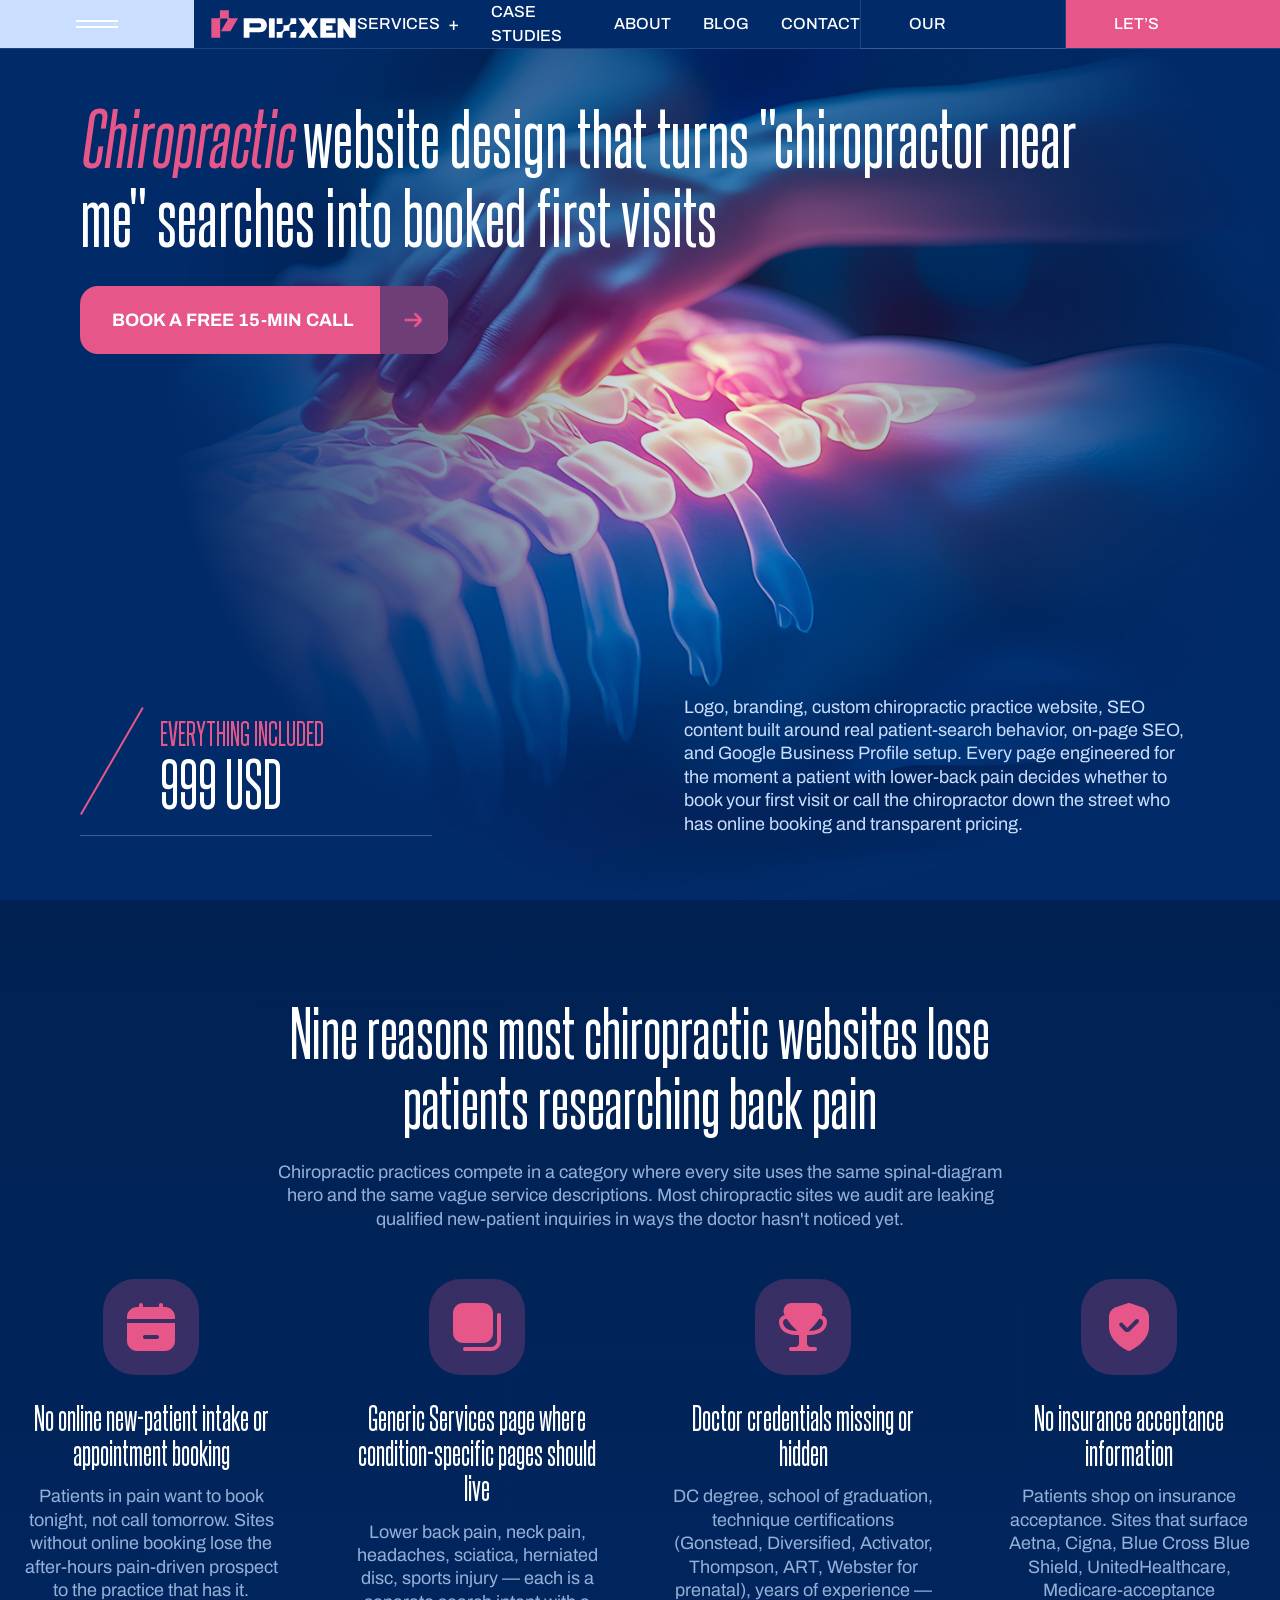
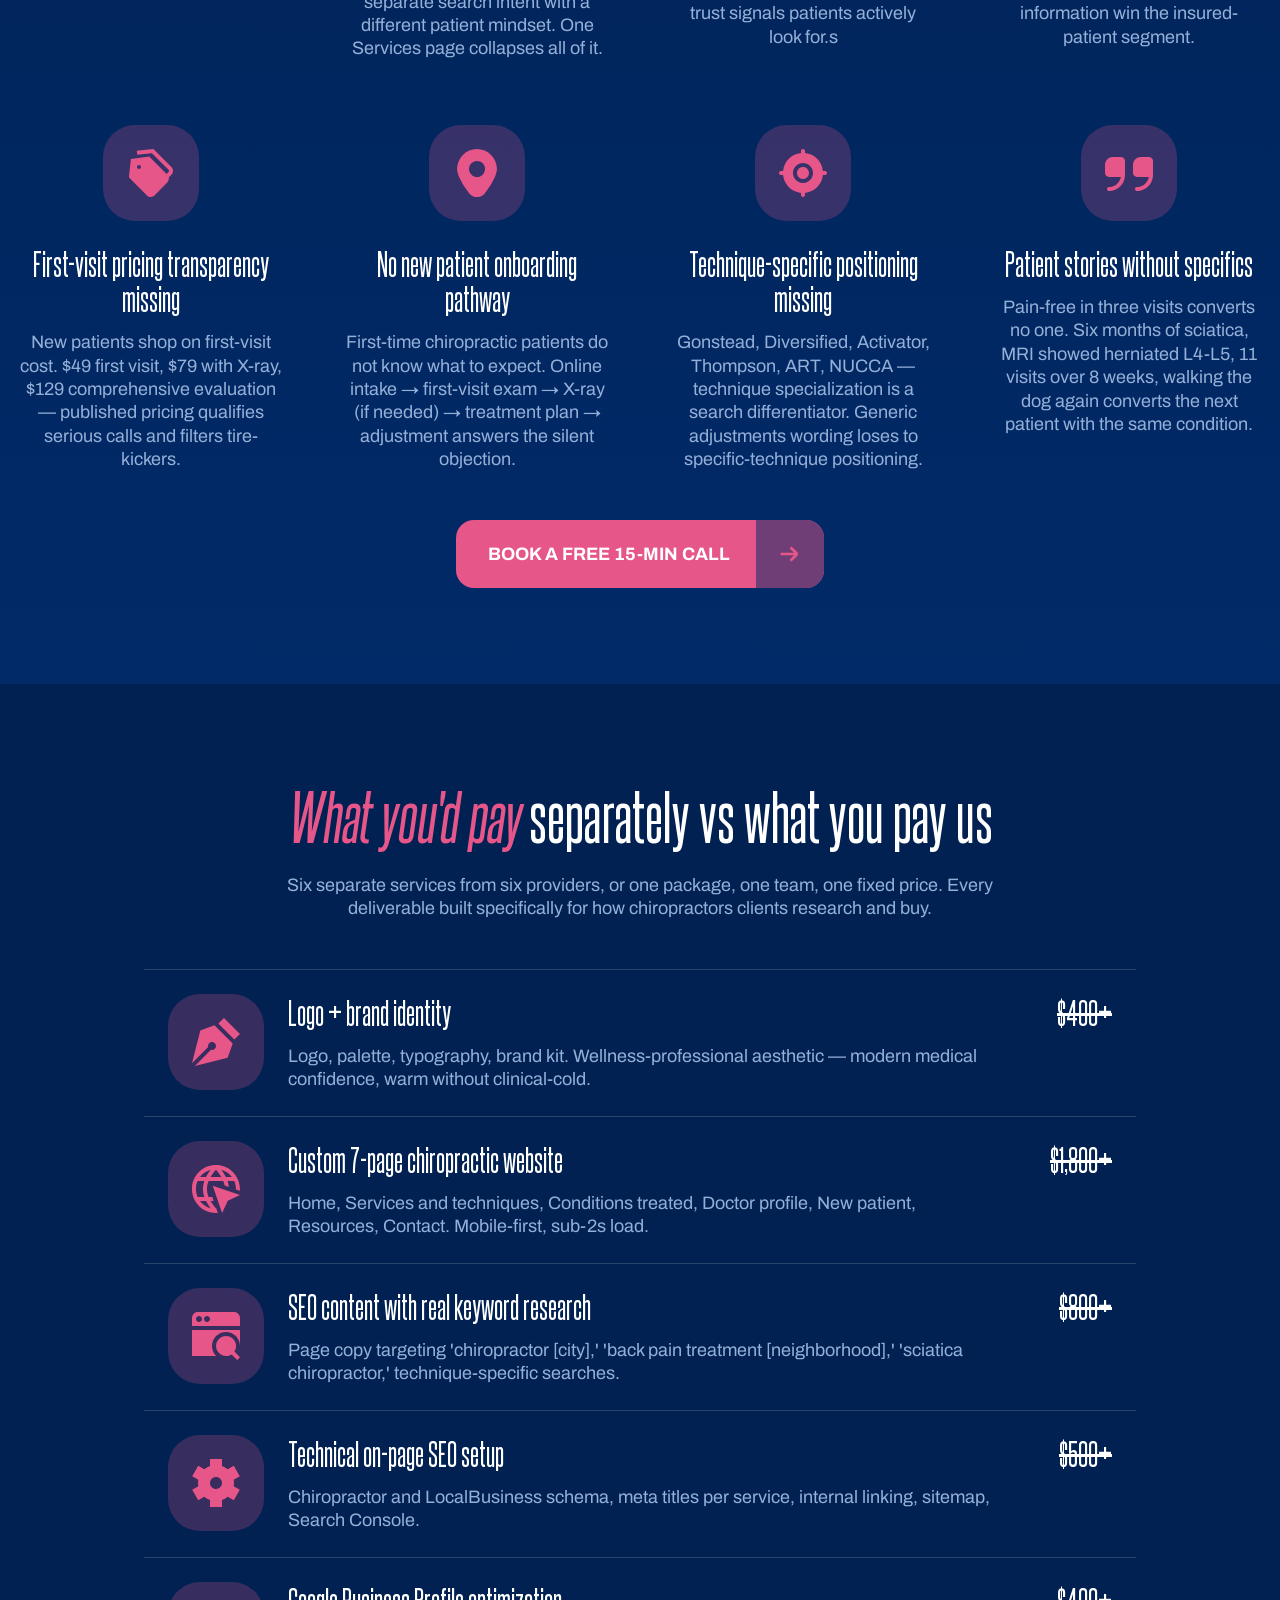
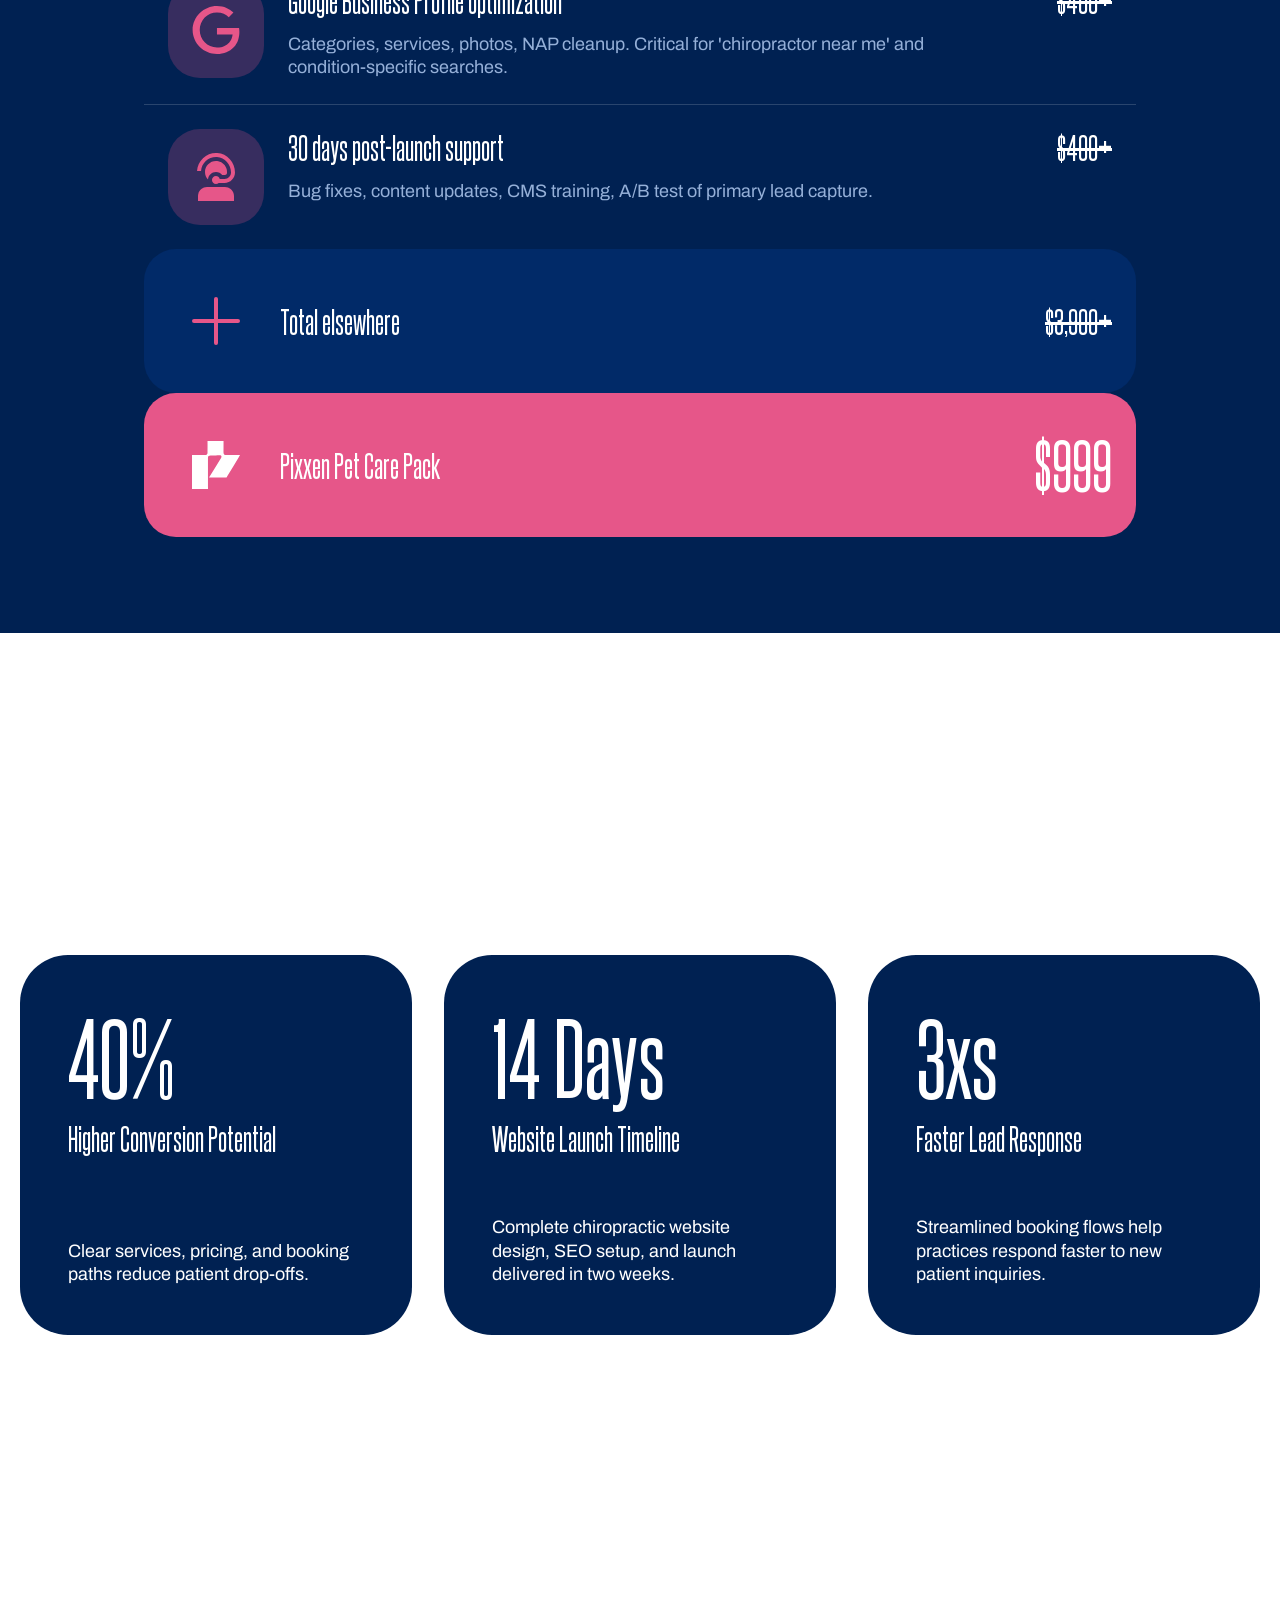
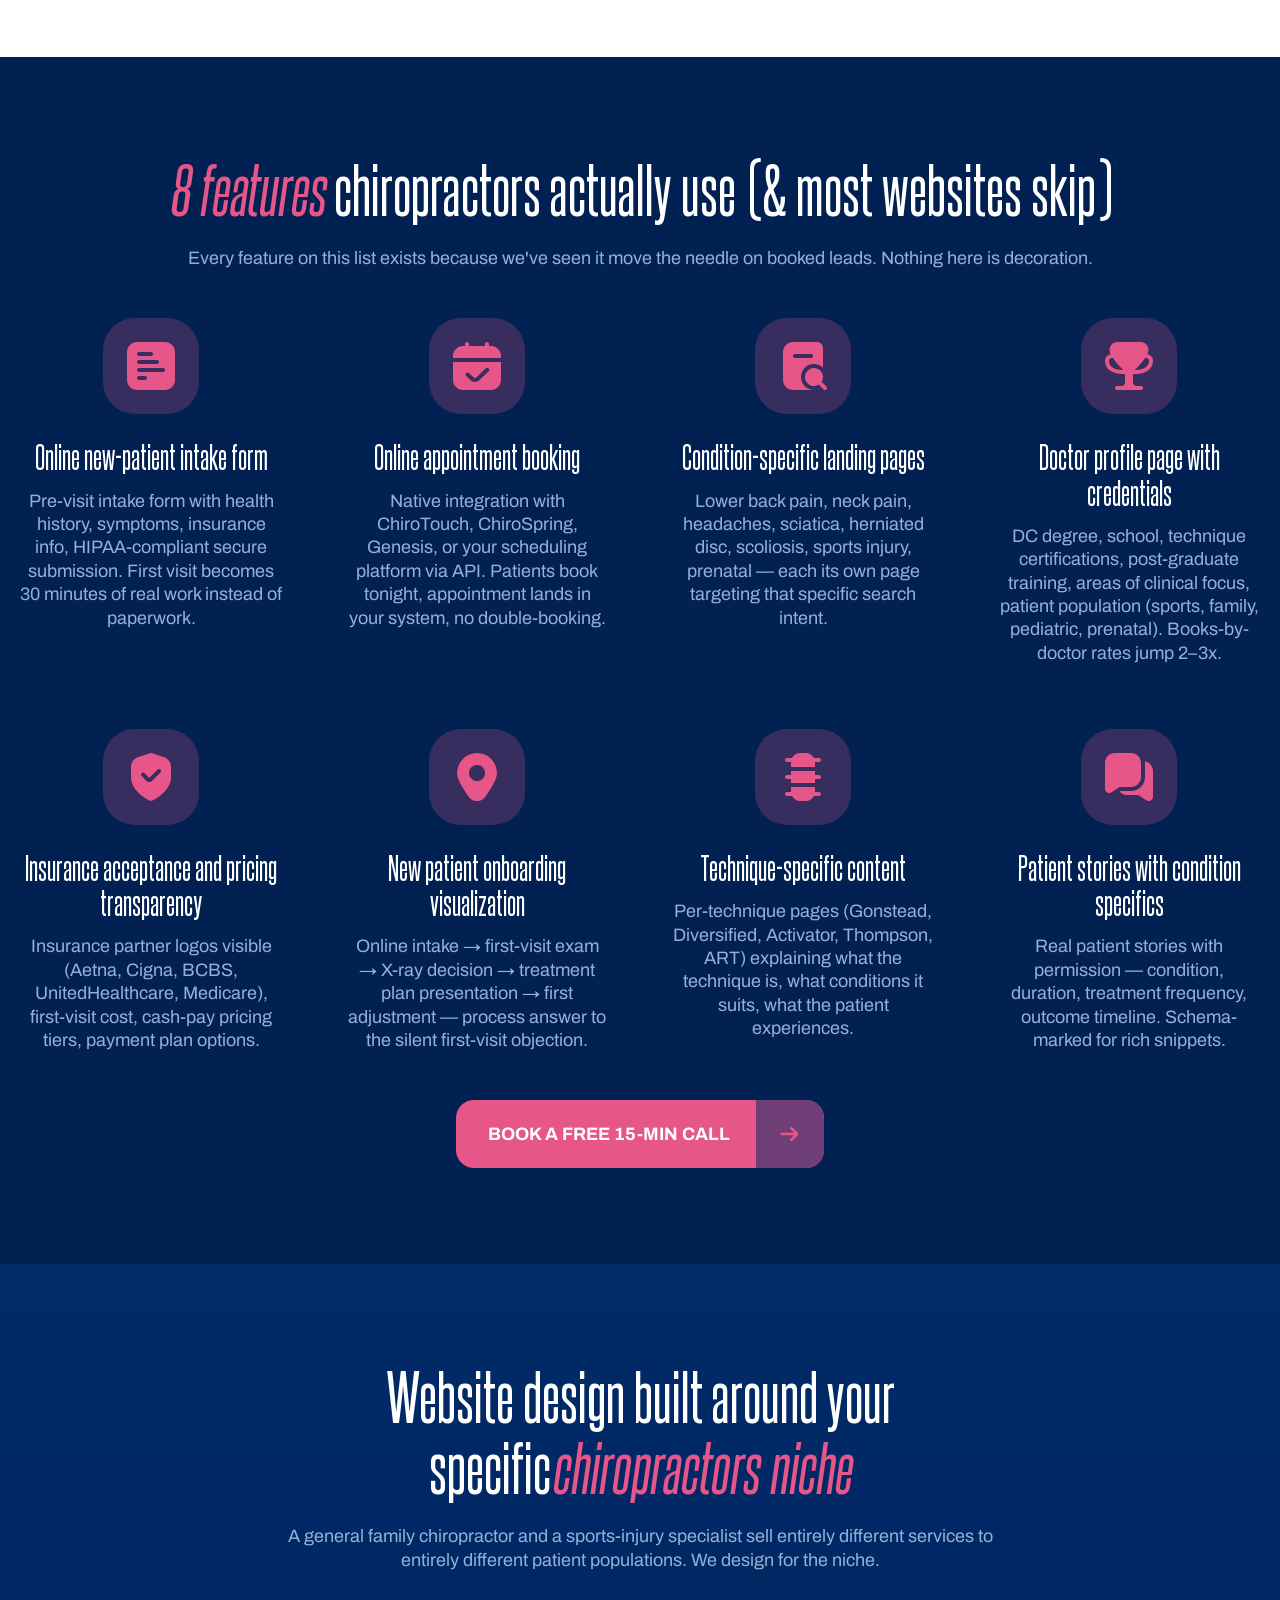
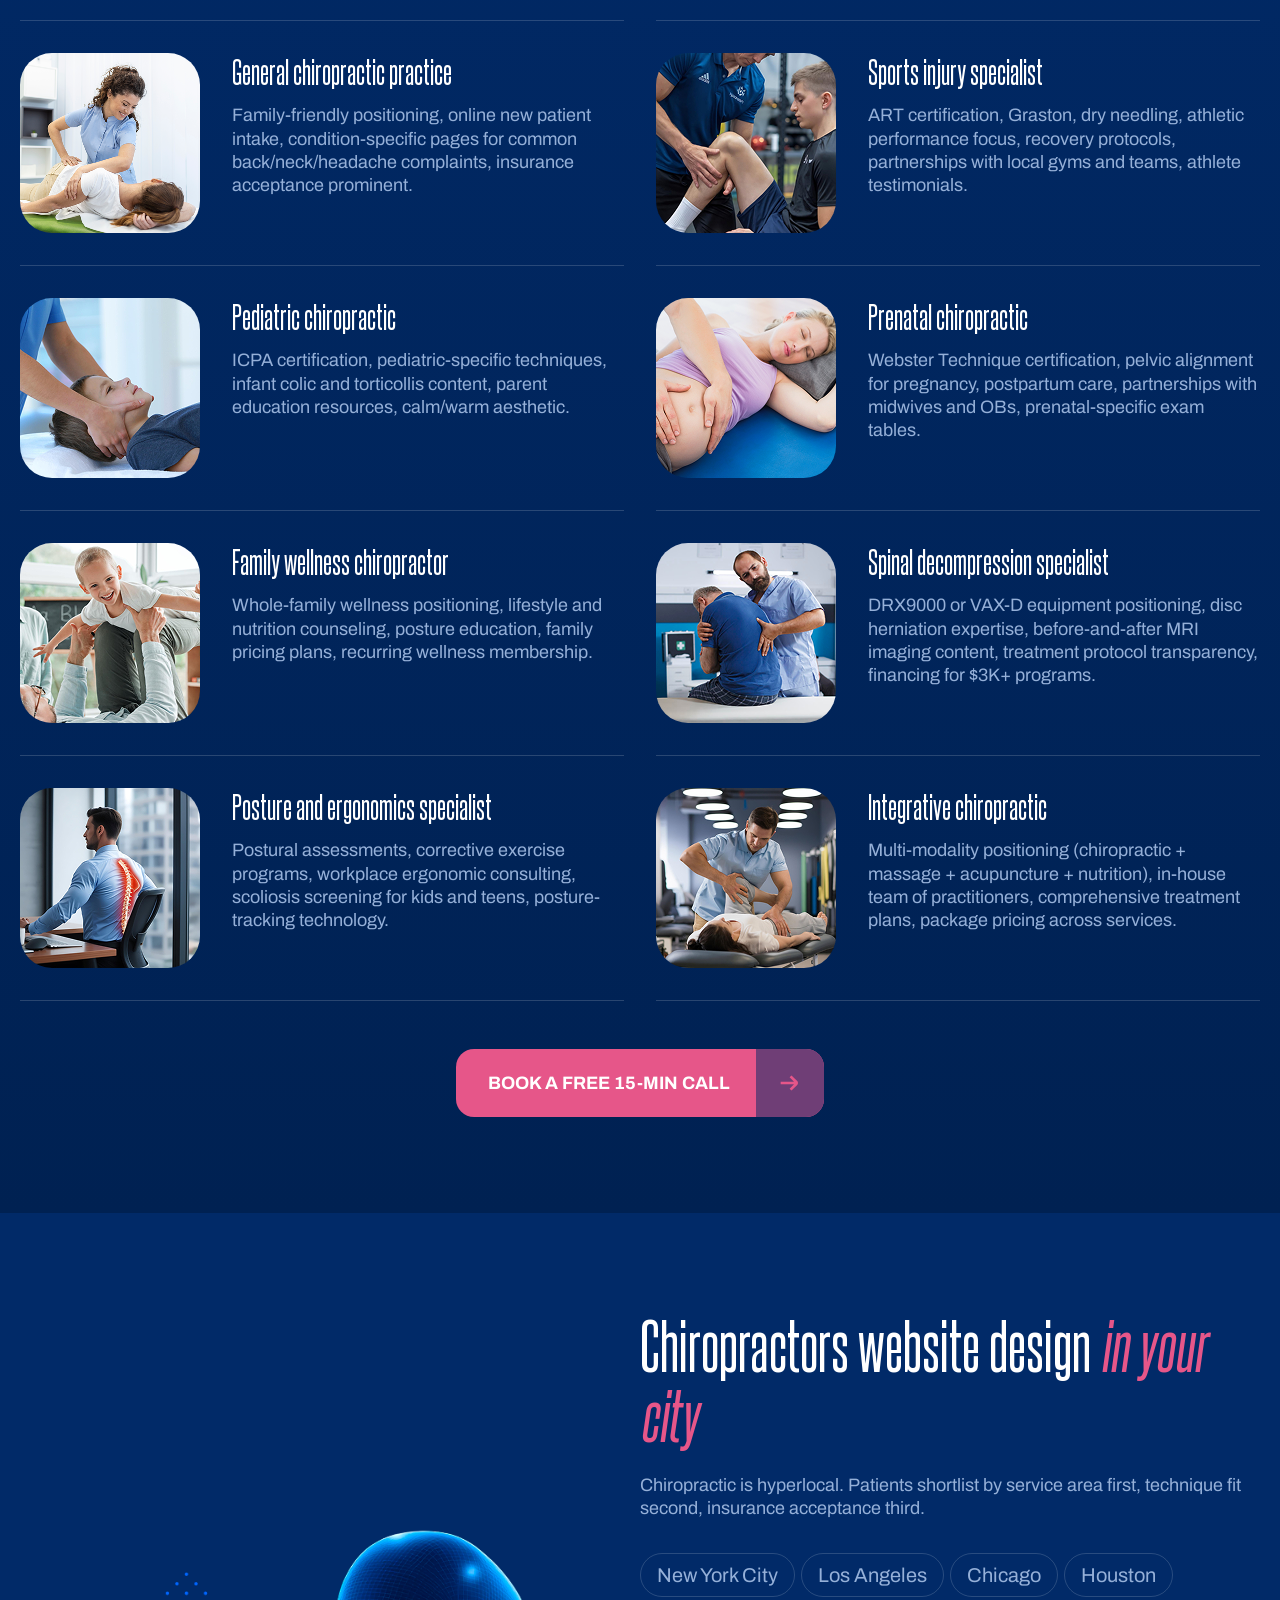
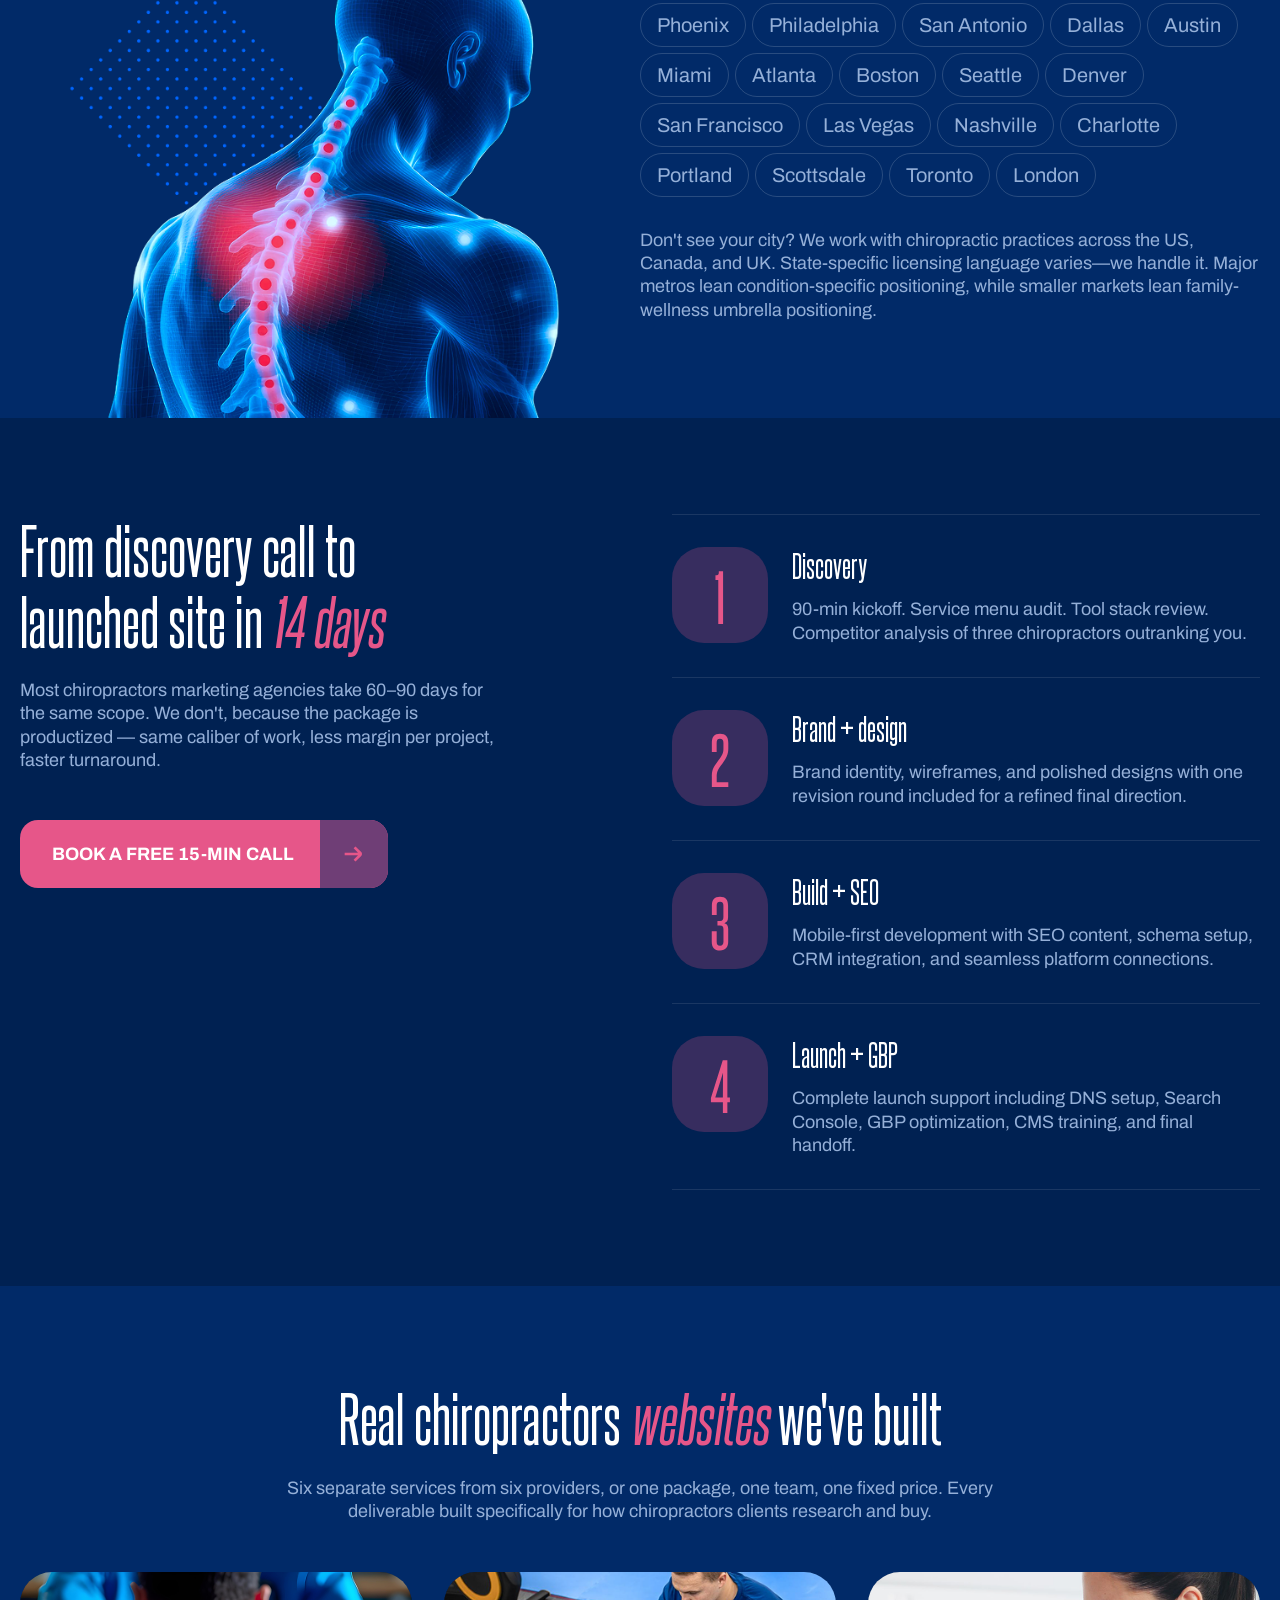
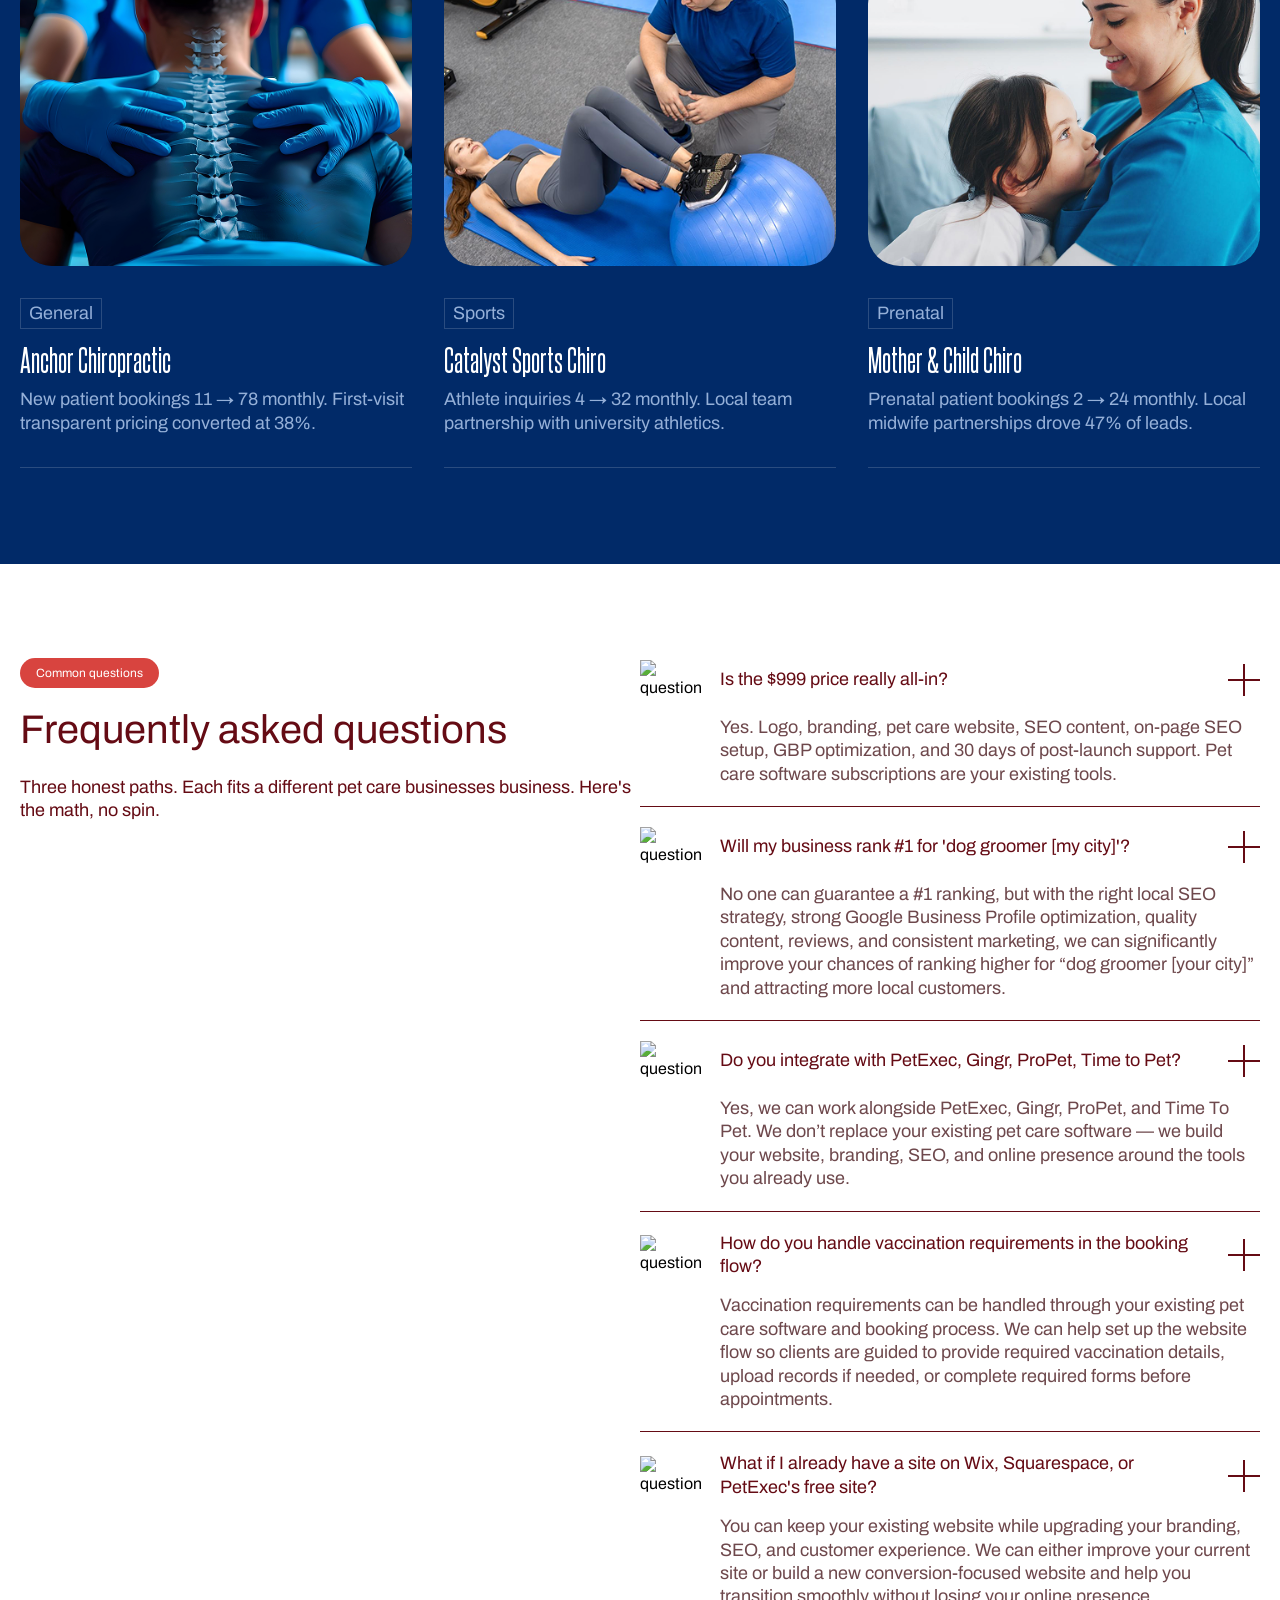
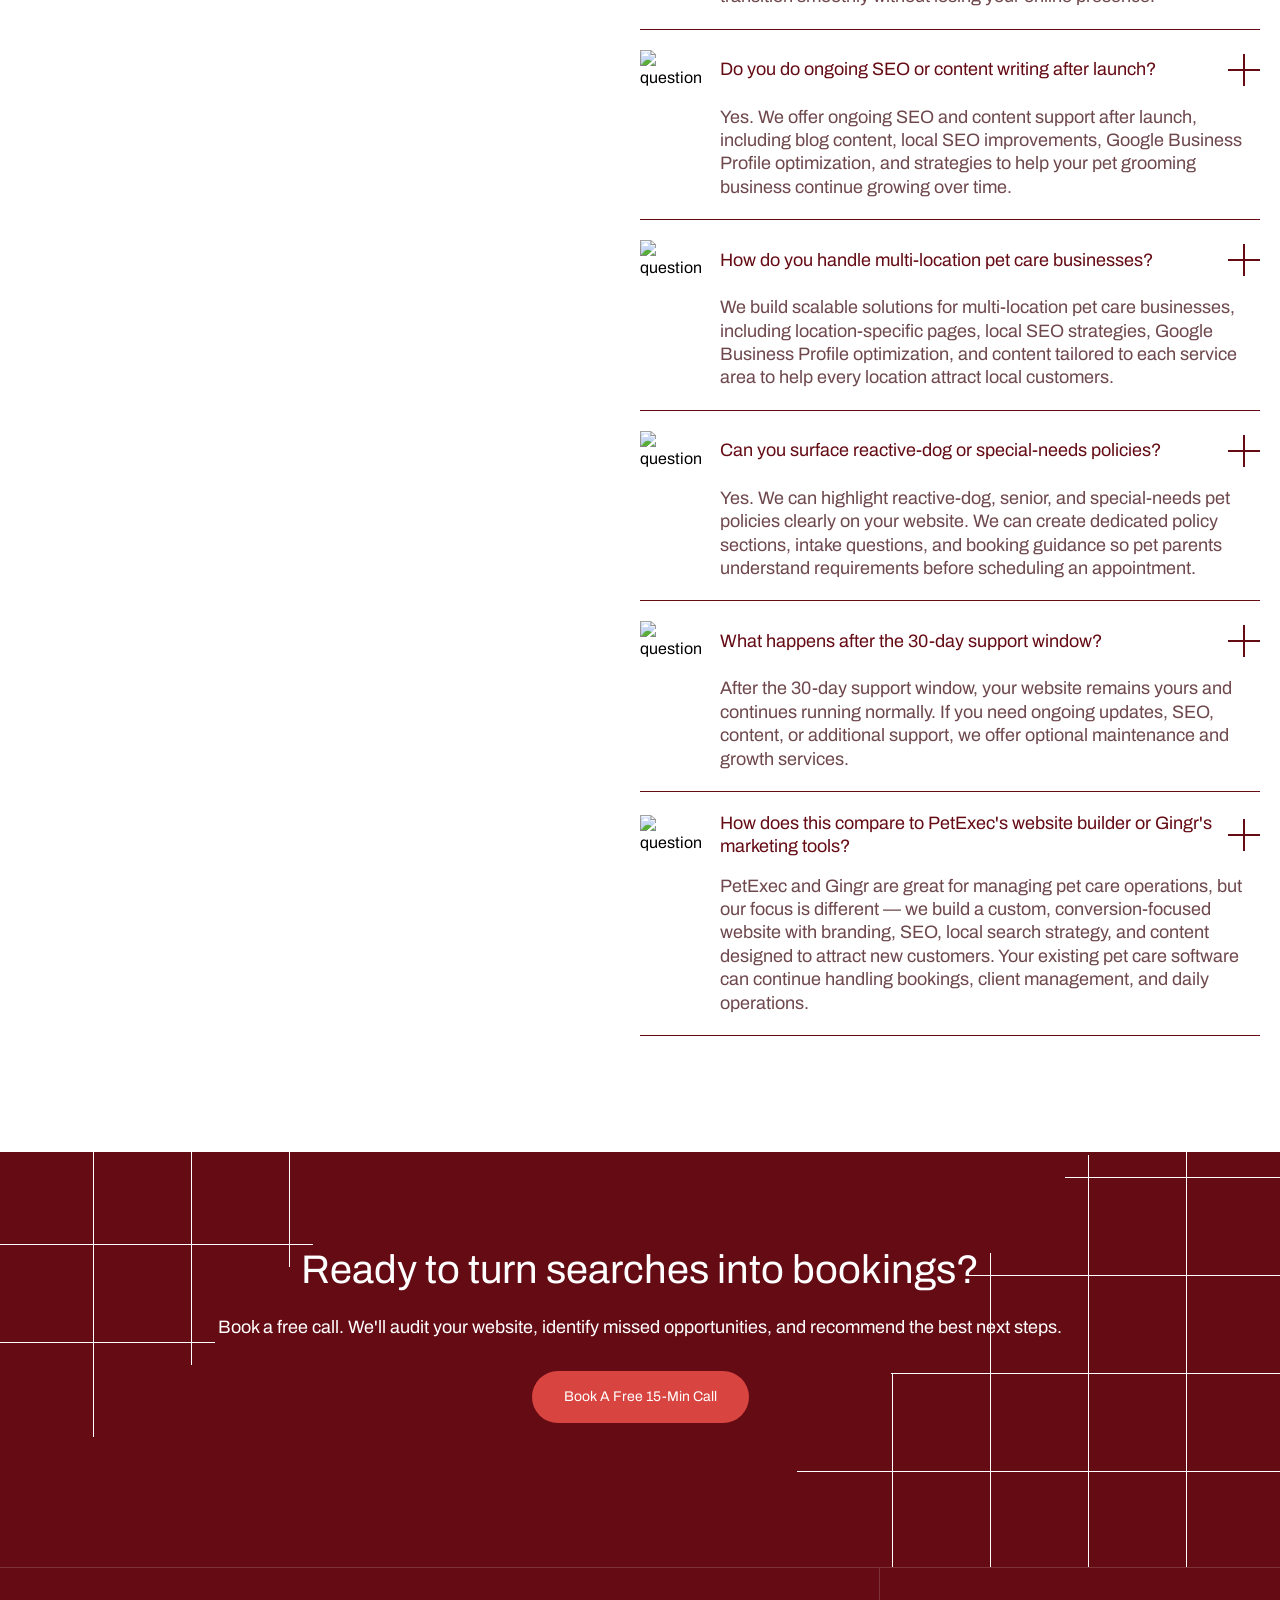
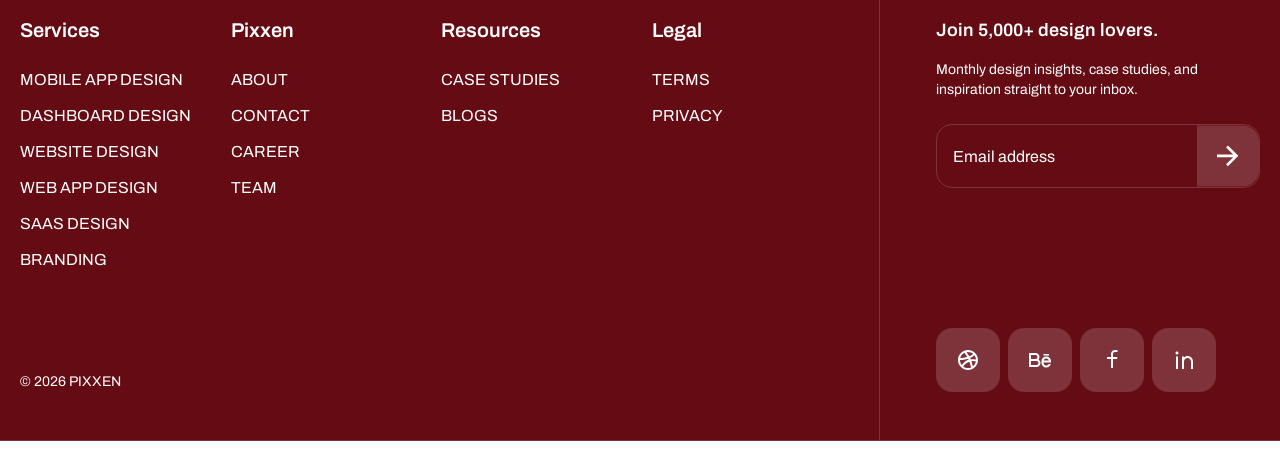
==== commit 88bc6f00: "project showcase section" ====
--- a/index.html
+++ b/index.html
@@ -4,7 +4,7 @@
 <head>
   <meta charset="UTF-8" />
   <meta name="viewport" content="width=device-width, initial-scale=1.0" />
-  <title>Pet Grooming</title>
+  <title>Chiropractic</title>
   <!-- Splide CSS -->
   <link rel="stylesheet" href="https://cdn.jsdelivr.net/npm/@splidejs/splide@4.1.4/dist/css/splide.min.css">
   <link rel="stylesheet" href="assets/css/style.css">
@@ -429,7 +429,7 @@
   <!-- Banner section -->
   <section
     class="relative w-full min-h-screen bg-cover bg-center text-white flex flex-col justify-between px-5 py-10 sm:px-8 md:px-12 lg:px-20 lg:py-16"
-    style="background-image: radial-gradient(43.84% 58.82% at 56.86% 42.6%, rgba(1,42,104,0) 0%, #012A68 100%), url('/assets/images/chiropractic-banner.png');">
+    style="background-image: radial-gradient(43.84% 58.82% at 56.86% 42.6%, rgba(1,42,104,0) 0%, #012A68 100%), url('./assets/images/chiropractic-banner.png');">
 
     <!-- Top Content -->
     <div class="max-w-5xl pt-4 lg:pt-8">
@@ -931,7 +931,7 @@
 
   <!-- Statistic section -->
   <section
-    class="relative w-full md:min-h-256 bg-[radial-gradient(50%_50%_at_50%_50%,rgba(1,42,104,0)_0%,#012A68_100%),url('/assets/images/chiropractic-statistic-banner.png')] bg-cover bg-center bg-fixed  text-white flex items-center justify-center section-padding">
+    class="relative w-full md:min-h-256 bg-[radial-gradient(50%_50%_at_50%_50%,rgba(1,42,104,0)_0%,#012A68_100%),url('../images/chiropractic-statistic-banner.png')] bg-cover bg-center bg-fixed  text-white flex items-center justify-center section-padding">
 
     <div class="container">
       <div class="grid grid-cols-1 md:col-span-2 lg:grid-cols-3 gap-3 md:gap-6 lg:gap-8 z-10">
@@ -1170,13 +1170,13 @@
   </section>
   <!-- 08 Feature section -->
 
-  <!--  -->
+  <!-- chiropractors niche section -->
   <section class="bg-[#002152] section-padding" style="background: linear-gradient(180deg, #012A68 0%, #002152 100%);">
     <div class="container">
 
       <!-- section heading -->
       <div
-        class="chiropractic-section-heading max-w-134 md:max-w-[736px] mx-auto text-center flex flex-col items-center mb-6 sm:mb-8 md:mb-12">
+        class="chiropractic-section-heading max-w-134 md:max-w-184 mx-auto text-center flex flex-col items-center mb-6 sm:mb-8 md:mb-12">
 
 
         <!-- Main Title Header -->
@@ -1192,7 +1192,7 @@
       </div>
 
       <!-- 2-Column Grid -->
-      <div class="grid grid-cols-1 lg:grid-cols-2 gap-y-3 md:gap-y-10 gap-x-12 divide-y lg:divide-y-0 divide-white/16">
+      <div class="grid grid-cols-1 lg:grid-cols-2 lg:gap-x-8 divide-y lg:divide-y-0 divide-white/16">
 
         <!-- Niche -->
         <div
@@ -1205,7 +1205,8 @@
           </div>
 
           <div>
-            <h3 class="font-steelfish text-white text-[26px] sm:text-[32px] leading-[110%]">
+            <h3
+              class="font-steelfish text-white text-[26px] sm:text-[32px] leading-[110%] group-hover:text-[#E65689] transition-colors duration-500 ">
               General chiropractic practice
             </h3>
 
@@ -1216,6 +1217,7 @@
           </div>
 
         </div>
+
         <!-- Niche -->
         <div
           class="group flex items-start gap-3 md:gap-8 py-4 md:py-8 border-t border-white/16 last:border-b lg:nth-last-[-n+2]:border-b">
@@ -1227,7 +1229,8 @@
           </div>
 
           <div>
-            <h3 class="font-steelfish text-white text-[26px] sm:text-[32px] leading-[110%]">
+            <h3
+              class="font-steelfish text-white text-[26px] sm:text-[32px] leading-[110%] group-hover:text-[#E65689] transition-colors duration-500 ">
               Sports injury specialist
             </h3>
 
@@ -1249,7 +1252,8 @@
           </div>
 
           <div>
-            <h3 class="font-steelfish text-white text-[26px] sm:text-[32px] leading-[110%]">
+            <h3
+              class="font-steelfish text-white text-[26px] sm:text-[32px] leading-[110%] group-hover:text-[#E65689] transition-colors duration-500 ">
               Pediatric chiropractic
             </h3>
 
@@ -1271,7 +1275,8 @@
           </div>
 
           <div>
-            <h3 class="font-steelfish text-white text-[26px] sm:text-[32px] leading-[110%]">
+            <h3
+              class="font-steelfish text-white text-[26px] sm:text-[32px] leading-[110%] group-hover:text-[#E65689] transition-colors duration-500 ">
               Prenatal chiropractic
             </h3>
 
@@ -1284,7 +1289,7 @@
         </div>
         <!-- Niche -->
         <div
-          class="group flex items-start gap-3 md:gap-8 py-4 md:py-8 border-t border-white/16 last:border-b lg:[&:nth-last-child(-n+2)]:border-b">
+          class="group flex items-start gap-3 md:gap-8 py-4 md:py-8 border-t border-white/16 last:border-b lg:nth-last-[-n+2]:border-b">
 
           <div
             class="w-20 sm:w-32 md:w-45 rounded-xl sm:rounded-2xl md:rounded-3xl lg:rounded-4xl overflow-hidden shrink-0">
@@ -1293,7 +1298,8 @@
           </div>
 
           <div>
-            <h3 class="font-steelfish text-white text-[26px] sm:text-[32px] leading-[110%]">
+            <h3
+              class="font-steelfish text-white text-[26px] sm:text-[32px] leading-[110%] group-hover:text-[#E65689] transition-colors duration-500 ">
               Family wellness chiropractor
             </h3>
 
@@ -1306,7 +1312,7 @@
         </div>
         <!-- Niche -->
         <div
-          class="group flex items-start gap-3 md:gap-8 py-4 md:py-8 border-t border-white/16 last:border-b lg:[&:nth-last-child(-n+2)]:border-b">
+          class="group flex items-start gap-3 md:gap-8 py-4 md:py-8 border-t border-white/16 last:border-b lg:nth-last-[-n+2]:border-b">
 
           <div
             class="w-20 sm:w-32 md:w-45 rounded-xl sm:rounded-2xl md:rounded-3xl lg:rounded-4xl overflow-hidden shrink-0">
@@ -1315,7 +1321,8 @@
           </div>
 
           <div>
-            <h3 class="font-steelfish text-white text-[26px] sm:text-[32px] leading-[110%]">
+            <h3
+              class="font-steelfish text-white text-[26px] sm:text-[32px] leading-[110%] group-hover:text-[#E65689] transition-colors duration-500 ">
               Spinal decompression specialist
             </h3>
 
@@ -1328,7 +1335,7 @@
         </div>
         <!-- Niche -->
         <div
-          class="group flex items-start gap-3 md:gap-8 py-4 md:py-8 border-t border-white/16 last:border-b lg:[&:nth-last-child(-n+2)]:border-b">
+          class="group flex items-start gap-3 md:gap-8 py-4 md:py-8 border-t border-white/16 last:border-b lg:nth-last-[-n+2]:border-b">
 
           <div
             class="w-20 sm:w-32 md:w-45 rounded-xl sm:rounded-2xl md:rounded-3xl lg:rounded-4xl overflow-hidden shrink-0">
@@ -1337,7 +1344,8 @@
           </div>
 
           <div>
-            <h3 class="font-steelfish text-white text-[26px] sm:text-[32px] leading-[110%]">
+            <h3
+              class="font-steelfish text-white text-[26px] sm:text-[32px] leading-[110%] group-hover:text-[#E65689] transition-colors duration-500 ">
               Posture and ergonomics specialist
             </h3>
 
@@ -1350,7 +1358,7 @@
         </div>
         <!-- Niche -->
         <div
-          class="group flex items-start gap-3 md:gap-8 py-4 md:py-8 border-t border-white/16 last:border-b lg:[&:nth-last-child(-n+2)]:border-b">
+          class="group flex items-start gap-3 md:gap-8 py-4 md:py-8 border-t border-white/16 last:border-b lg:nth-last-[-n+2]:border-b">
 
           <div
             class="w-20 sm:w-32 md:w-45 rounded-xl sm:rounded-2xl md:rounded-3xl lg:rounded-4xl overflow-hidden shrink-0">
@@ -1359,7 +1367,8 @@
           </div>
 
           <div>
-            <h3 class="font-steelfish text-white text-[26px] sm:text-[32px] leading-[110%]">
+            <h3
+              class="font-steelfish text-white text-[26px] sm:text-[32px] leading-[110%] group-hover:text-[#E65689] transition-colors duration-500 ">
               Integrative chiropractic
             </h3>
 
@@ -1413,7 +1422,496 @@
 
     </div>
   </section>
-  <!--  -->
+  <!-- chiropractors niche section -->
+
+  <!-- Chiropractor Cities Section -->
+  <section class="bg-[#012A68]">
+    <div class="container">
+      <div class="grid grid-cols-1 lg:grid-cols-12 lg:items-stretch">
+
+        <!-- Left Column: Image -->
+        <div class="lg:col-span-6 flex justify-center items-end">
+          <img src="assets/images/chiropractic-spiralbg.png" alt="Chiropractic Spine Diagram"
+            class="w-3/4 sm:w-2/3 md:w-4/5 lg:w-full  h-auto object-contain" />
+        </div>
+
+
+        <!-- Right Column -->
+        <div class="lg:col-span-6  py-12 lg:py-15 xl:py-24  max-w-184">
+
+          <!-- Heading -->
+          <div class="mb-4 md:mb-8">
+            <h2 class="font-steelfish text-white text-[32px] md:text-[44px] lg:text-[64px] leading-[110%] mb-6">
+              Chiropractors website design
+              <span class="text-[#E65689] italic ">in your city</span>
+            </h2>
+
+            <!-- Subtitle -->
+            <p class="text-[#95B0D8] font-archivo text-sm sm:text-base md:text-lg leading-[130%]">
+              Chiropractic is hyperlocal. Patients shortlist by service area first,
+              technique fit second, insurance acceptance third.
+            </p>
+          </div>
+
+          <!-- Location Pills -->
+          <div class="flex flex-wrap gap-1 sm:gap-1.5 ">
+
+            <span
+              class="font-archivo text-sm sm:text-base md:text-xl leading-tight md:leading-[130%] border border-white/16 px-3 py-1.5 md:px-4 md:py-2 rounded-full text-[#95B0D8] hover:border-blue-400/60 hover:bg-blue-900/40 transition-all duration-150">New
+              York City
+            </span>
+            <span
+              class="font-archivo text-sm sm:text-base md:text-xl leading-tight md:leading-[130%] border border-white/16 px-3 py-1.5 md:px-4 md:py-2 rounded-full text-[#95B0D8] hover:border-blue-400/60 hover:bg-blue-900/40 transition-all duration-150">
+              Los Angeles
+            </span>
+            <span
+              class="font-archivo text-sm sm:text-base md:text-xl leading-tight md:leading-[130%] border border-white/16 px-3 py-1.5 md:px-4 md:py-2 rounded-full text-[#95B0D8] hover:border-blue-400/60 hover:bg-blue-900/40 transition-all duration-150">
+              Chicago
+            </span>
+            <span
+              class="font-archivo text-sm sm:text-base md:text-xl leading-tight md:leading-[130%] border border-white/16 px-3 py-1.5 md:px-4 md:py-2 rounded-full text-[#95B0D8] hover:border-blue-400/60 hover:bg-blue-900/40 transition-all duration-150">
+              Houston
+            </span>
+            <span
+              class="font-archivo text-sm sm:text-base md:text-xl leading-tight md:leading-[130%] border border-white/16 px-3 py-1.5 md:px-4 md:py-2 rounded-full text-[#95B0D8] hover:border-blue-400/60 hover:bg-blue-900/40 transition-all duration-150">
+              Phoenix
+            </span>
+            <span
+              class="font-archivo text-sm sm:text-base md:text-xl leading-tight md:leading-[130%] border border-white/16 px-3 py-1.5 md:px-4 md:py-2 rounded-full text-[#95B0D8] hover:border-blue-400/60 hover:bg-blue-900/40 transition-all duration-150">
+              Philadelphia
+            </span>
+            <span
+              class="font-archivo text-sm sm:text-base md:text-xl leading-tight md:leading-[130%] border border-white/16 px-3 py-1.5 md:px-4 md:py-2 rounded-full text-[#95B0D8] hover:border-blue-400/60 hover:bg-blue-900/40 transition-all duration-150">
+              San Antonio
+            </span>
+            <span
+              class="font-archivo text-sm sm:text-base md:text-xl leading-tight md:leading-[130%] border border-white/16 px-3 py-1.5 md:px-4 md:py-2 rounded-full text-[#95B0D8] hover:border-blue-400/60 hover:bg-blue-900/40 transition-all duration-150">
+              Dallas
+            </span>
+            <span
+              class="font-archivo text-sm sm:text-base md:text-xl leading-tight md:leading-[130%] border border-white/16 px-3 py-1.5 md:px-4 md:py-2 rounded-full text-[#95B0D8] hover:border-blue-400/60 hover:bg-blue-900/40 transition-all duration-150">
+              Austin
+            </span>
+            <span
+              class="font-archivo text-sm sm:text-base md:text-xl leading-tight md:leading-[130%] border border-white/16 px-3 py-1.5 md:px-4 md:py-2 rounded-full text-[#95B0D8] hover:border-blue-400/60 hover:bg-blue-900/40 transition-all duration-150">
+              Miami
+            </span>
+            <span
+              class="font-archivo text-sm sm:text-base md:text-xl leading-tight md:leading-[130%] border border-white/16 px-3 py-1.5 md:px-4 md:py-2 rounded-full text-[#95B0D8] hover:border-blue-400/60 hover:bg-blue-900/40 transition-all duration-150">
+              Atlanta
+            </span>
+            <span
+              class="font-archivo text-sm sm:text-base md:text-xl leading-tight md:leading-[130%] border border-white/16 px-3 py-1.5 md:px-4 md:py-2 rounded-full text-[#95B0D8] hover:border-blue-400/60 hover:bg-blue-900/40 transition-all duration-150">
+              Boston
+            </span>
+            <span
+              class="font-archivo text-sm sm:text-base md:text-xl leading-tight md:leading-[130%] border border-white/16 px-3 py-1.5 md:px-4 md:py-2 rounded-full text-[#95B0D8] hover:border-blue-400/60 hover:bg-blue-900/40 transition-all duration-150">
+              Seattle
+            </span>
+            <span
+              class="font-archivo text-sm sm:text-base md:text-xl leading-tight md:leading-[130%] border border-white/16 px-3 py-1.5 md:px-4 md:py-2 rounded-full text-[#95B0D8] hover:border-blue-400/60 hover:bg-blue-900/40 transition-all duration-150">
+              Denver
+            </span>
+            <span
+              class="font-archivo text-sm sm:text-base md:text-xl leading-tight md:leading-[130%] border border-white/16 px-3 py-1.5 md:px-4 md:py-2 rounded-full text-[#95B0D8] hover:border-blue-400/60 hover:bg-blue-900/40 transition-all duration-150">
+              San Francisco
+            </span>
+            <span
+              class="font-archivo text-sm sm:text-base md:text-xl leading-tight md:leading-[130%] border border-white/16 px-3 py-1.5 md:px-4 md:py-2 rounded-full text-[#95B0D8] hover:border-blue-400/60 hover:bg-blue-900/40 transition-all duration-150">
+              Las Vegas
+            </span>
+            <span
+              class="font-archivo text-sm sm:text-base md:text-xl leading-tight md:leading-[130%] border border-white/16 px-3 py-1.5 md:px-4 md:py-2 rounded-full text-[#95B0D8] hover:border-blue-400/60 hover:bg-blue-900/40 transition-all duration-150">
+              Nashville
+            </span>
+            </span>
+            <span
+              class="font-archivo text-sm sm:text-base md:text-xl leading-tight md:leading-[130%] border border-white/16 px-3 py-1.5 md:px-4 md:py-2 rounded-full text-[#95B0D8] hover:border-blue-400/60 hover:bg-blue-900/40 transition-all duration-150">
+              Charlotte
+            </span>
+            </span>
+            <span
+              class="font-archivo text-sm sm:text-base md:text-xl leading-tight md:leading-[130%] border border-white/16 px-3 py-1.5 md:px-4 md:py-2 rounded-full text-[#95B0D8] hover:border-blue-400/60 hover:bg-blue-900/40 transition-all duration-150">
+              Portland
+            </span>
+            </span>
+            <span
+              class="font-archivo text-sm sm:text-base md:text-xl leading-tight md:leading-[130%] border border-white/16 px-3 py-1.5 md:px-4 md:py-2 rounded-full text-[#95B0D8] hover:border-blue-400/60 hover:bg-blue-900/40 transition-all duration-150">
+              Scottsdale
+            </span>
+            </span>
+            <span
+              class="font-archivo text-sm sm:text-base md:text-xl leading-tight md:leading-[130%] border border-white/16 px-3 py-1.5 md:px-4 md:py-2 rounded-full text-[#95B0D8] hover:border-blue-400/60 hover:bg-blue-900/40 transition-all duration-150">
+              Toronto
+            </span>
+            <span
+              class="font-archivo text-sm sm:text-base md:text-xl leading-tight md:leading-[130%] border border-white/16 px-3 py-1.5 md:px-4 md:py-2 rounded-full text-[#95B0D8] hover:border-blue-400/60 hover:bg-blue-900/40 transition-all duration-150">
+              London
+            </span>
+
+
+          </div>
+
+          <!-- Footer -->
+          <p class="text-[#95B0D8] font-archivo text-sm sm:text-base md:text-lg leading-[130%] mt-4 md:mt-8">
+            Don't see your city? We work with chiropractic practices across the US,
+            Canada, and UK. State-specific licensing language varies—we handle it.
+            Major metros lean condition-specific positioning, while smaller markets
+            lean family-wellness umbrella positioning.
+          </p>
+
+        </div>
+
+      </div>
+    </div>
+  </section>
+  <!-- Chiropractor Cities Section -->
+
+
+  <!-- Discovery to Launch section -->
+  <section class="bg-[#002152] section-padding">
+    <div class="container">
+      <div class="grid grid-cols-1 lg:grid-cols-12 gap-6 md:gap-12 lg:gap-16 ">
+
+        <!-- Left Column -->
+        <div class="lg:col-span-6 flex justify-center lg:justify-start ">
+
+          <div class="max-w-120 text-center lg:text-left ">
+
+            <div class="lg:sticky lg:top-20">
+              <!-- Heading -->
+              <h2 class="font-steelfish text-white text-[32px] md:text-[44px] lg:text-[64px] leading-[110%] mb-6 ">
+                From discovery call to launched site in
+                <span class="text-[#E65689] italic">14 days</span>
+              </h2>
+
+              <!-- Description -->
+              <p class="text-[#95B0D8] font-archivo text-sm sm:text-base md:text-lg leading-[130%]">
+                Most chiropractors marketing agencies take 60–90 days for the same scope. We don't, because the package
+                is productized — same caliber of work, less margin per project, faster turnaround.
+              </p>
+
+              <!-- CTA -->
+              <div class="flex justify-center lg:justify-start mt-6 md:mt-12">
+                <a href="#" class="chiro-btn">
+
+                  <span class="chiro-btn-text-wrap">
+                    <span class="chiro-btn-text chiro-btn-text-current">
+                      Book a free 15-min call
+                    </span>
+
+                    <span class="chiro-btn-text chiro-btn-text-next">
+                      Book a free 15-min call
+                    </span>
+                  </span>
+
+                  <span class="chiro-btn-icon">
+                    <span class="chiro-btn-icon-wrap">
+
+                      <svg class="chiro-btn-arrow" viewBox="0 0 32 32" fill="none">
+                        <path
+                          d="M23.2161 14.1146L17.4921 8.39062L15.6067 10.276L19.9974 14.6666H6.66406V17.3333H19.9974L15.6067 21.724L17.4921 23.6093L23.2161 17.8853C23.716 17.3852 23.9968 16.7071 23.9968 16C23.9968 15.2929 23.7161 14.6147 23.2161 14.1146Z"
+                          fill="currentColor" />
+                      </svg>
+
+                      <svg class="chiro-btn-arrow" viewBox="0 0 32 32" fill="none">
+                        <path
+                          d="M23.2161 14.1146L17.4921 8.39062L15.6067 10.276L19.9974 14.6666H6.66406V17.3333H19.9974L15.6067 21.724L17.4921 23.6093L23.2161 17.8853C23.716 17.3852 23.9968 16.7071 23.9968 16C23.9968 15.2929 23.7161 14.6147 23.2161 14.1146Z"
+                          fill="currentColor" />
+                      </svg>
+
+                    </span>
+                  </span>
+
+                </a>
+              </div>
+            </div>
+
+          </div>
+        </div>
+
+        <!-- Right Column -->
+        <div class="lg:col-span-6 divide-y divide-white/10 border-y border-white/10">
+
+          <!-- Step 1 -->
+          <div class="group py-4 sm:py-6 md:py-8 flex items-start gap-4 sm:gap-6">
+            <img src="assets/images/chiropractic-count01.svg" alt="01" class="w-12.5 md:w-24 object-contain">
+
+            <div>
+              <h3
+                class="font-steelfish text-white text-[26px] sm:text-[32px] leading-[110%] mb-2 md:mb-4 transition-colors duration-300 group-hover:text-[#E65689]">
+                Discovery
+              </h3>
+
+              <p class="text-[#95B0D8] font-archivo text-sm sm:text-base md:text-lg leading-[130%]">
+                90-min kickoff. Service menu audit. Tool stack review. Competitor
+                analysis of three chiropractors outranking you.
+              </p>
+            </div>
+          </div>
+
+          <!-- Step 2 -->
+          <div class="group py-4 sm:py-6 md:py-8 flex items-start gap-4 sm:gap-6">
+            <img src="assets/images/chiropractic-count02.svg" alt="02" class="w-12.5 md:w-24 object-contain">
+
+            <div>
+              <h3
+                class="font-steelfish text-white text-[26px] sm:text-[32px] leading-[110%] mb-2 md:mb-4 transition-colors duration-300 group-hover:text-[#E65689]">
+                Brand + design
+              </h3>
+
+              <p class="text-[#95B0D8] font-archivo text-sm sm:text-base md:text-lg leading-[130%]">
+                Brand identity, wireframes, and polished designs with one revision round included for a refined final
+                direction.
+              </p>
+            </div>
+          </div>
+
+          <!-- Step 3 -->
+          <div class="group py-4 sm:py-6 md:py-8 flex items-start gap-4 sm:gap-6">
+            <img src="assets/images/chiropractic-count03.svg" alt="03" class="w-12.5 md:w-24 object-contain">
+
+            <div>
+              <h3
+                class="font-steelfish text-white text-[26px] sm:text-[32px] leading-[110%] mb-2 md:mb-4 transition-colors duration-300 group-hover:text-[#E65689]">
+                Build + SEO
+              </h3>
+
+              <p class="text-[#95B0D8] font-archivo text-sm sm:text-base md:text-lg leading-[130%]">
+                Mobile-first development with SEO content, schema setup, CRM integration, and seamless platform
+                connections.
+              </p>
+            </div>
+          </div>
+
+          <!-- Step 4 -->
+          <div class="group py-4 sm:py-6 md:py-8 flex items-start gap-4 sm:gap-6">
+            <img src="assets/images/chiropractic-count04.svg" alt="04" class="w-12.5 md:w-24 object-contain">
+
+            <div>
+              <h3
+                class="font-steelfish text-white text-[26px] sm:text-[32px] leading-[110%] mb-2 md:mb-4 transition-colors duration-300 group-hover:text-[#E65689]">
+                Launch + GBP
+              </h3>
+
+              <p class="text-[#95B0D8] font-archivo text-sm sm:text-base md:text-lg leading-[130%]">
+                Complete launch support including DNS setup, Search Console, GBP optimization, CMS training, and final
+                handoff.
+              </p>
+            </div>
+          </div>
+
+
+        </div>
+
+      </div>
+    </div>
+  </section>
+  <!-- Discovery to Launch section -->
+
+  <!-- Project showcase section -->
+  <section class="bg-[#012A68] text-white section-padding relative overflow-hidden">
+    <div class="container">
+
+      <!-- Section Heading -->
+      <div
+        class="chiropractic-section-heading max-w-134 md:max-w-184 mx-auto text-center flex flex-col items-center mb-6 sm:mb-8 md:mb-12">
+
+        <h2 class="font-steelfish text-white text-[32px] md:text-[44px] lg:text-[64px] leading-[110%] mb-6">
+          Real chiropractors <span class="text-[#E65689] italic">websites</span> we've built
+        </h2>
+
+        <p class="text-[#95B0D8] font-archivo text-sm sm:text-base md:text-lg leading-[130%]">
+          Six separate services from six providers, or one package, one team, one fixed price. Every deliverable built
+          specifically for how chiropractors clients research and buy.
+        </p>
+
+      </div>
+
+
+      <!-- Case Studies Grid -->
+      <div id="chiropractic-works-grid" class="grid grid-cols-1 md:grid-cols-2 lg:grid-cols-3 gap-6 md:gap-8">
+
+
+        <!-- Case Study Card -->
+        <a href="#" class="chiropractic-work-card group block">
+
+          <!-- Image -->
+          <div
+            class="chiropractic-work-media relative overflow-hidden rounded-xl sm:rounded-2xl md:rounded-3xl lg:rounded-4xl aspect-4/3 bg-[#001F4D] cursor-none">
+
+            <img src="assets/images/chiropractic-project01.png" alt="Anchor Chiropractic Case Study"
+              class="absolute inset-0 w-full h-full object-cover transition-transform duration-800 ease-out group-hover:scale-[1.06]" />
+
+
+            <!-- Overlay -->
+            <span class="absolute inset-0 bg-black/0 group-hover:bg-black/20 transition-colors duration-500">
+            </span>
+
+
+            <!-- View Work -->
+            <span
+              class="chiropractic-view-work absolute left-0 top-0 z-10 flex h-32 w-32 md:h-36 md:w-36 lg:h-40 lg:w-40 items-center justify-center rounded-full bg-[#E65689] text-white font-steelfish text-xl md:text-2xl uppercase pointer-events-none will-change-transform opacity-0">
+              View Work
+            </span>
+
+
+          </div>
+
+
+          <!-- Content -->
+          <div class="space-y-3 pt-4 sm:pt-6 md:pt-8">
+
+
+            <!-- Tag -->
+            <div
+              class="inline-block font-archivo text-[#95B0D8] text-sm sm:text-base md:text-lg leading-[130%] px-2 py-0.75 border border-white/16 group-hover:border-[#E65689] group-hover:text-[#E65689] transition-colors duration-300">
+              General
+            </div>
+
+            <!-- Title -->
+            <h3
+              class="font-steelfish text-white text-[26px] sm:text-[32px] leading-[110%] group-hover:text-[#E65689] transition-colors duration-300">
+              Anchor Chiropractic
+            </h3>
+
+            <!-- Description -->
+            <p class="text-[#95B0D8] font-archivo text-sm sm:text-base md:text-lg leading-[130%]">
+              New patient bookings 11 → 78 monthly. First-visit transparent pricing converted at 38%.
+            </p>
+
+          </div>
+
+
+          <!-- Divider -->
+          <div
+            class="border-b border-white/16 group-hover:border-[#E65689] transition-colors duration-300 pt-4 sm:pt-6 md:pt-8">
+          </div>
+
+
+        </a>
+        <!-- Case Study Card -->
+        <a href="#" class="chiropractic-work-card group block">
+
+          <!-- Image -->
+          <div
+            class="chiropractic-work-media relative overflow-hidden rounded-xl sm:rounded-2xl md:rounded-3xl lg:rounded-4xl aspect-4/3 bg-[#001F4D] cursor-none">
+
+            <img src="assets/images/chiropractic-project02.png" alt="Catalyst Sports Chiro Case Study"
+              class="absolute inset-0 w-full h-full object-cover transition-transform duration-800 ease-out group-hover:scale-[1.06]" />
+
+
+            <!-- Overlay -->
+            <span class="absolute inset-0 bg-black/0 group-hover:bg-black/20 transition-colors duration-500">
+            </span>
+
+
+            <!-- View Work -->
+            <span
+              class="chiropractic-view-work absolute left-0 top-0 z-10 flex h-32 w-32 md:h-36 md:w-36 lg:h-40 lg:w-40 items-center justify-center rounded-full bg-[#E65689] text-white font-steelfish text-xl md:text-2xl uppercase pointer-events-none will-change-transform opacity-0">
+              View Work
+            </span>
+
+
+          </div>
+
+
+          <!-- Content -->
+          <div class="space-y-3 pt-4 sm:pt-6 md:pt-8">
+
+
+            <!-- Tag -->
+            <div
+              class="inline-block font-archivo text-[#95B0D8] text-sm sm:text-base md:text-lg leading-[130%] px-2 py-0.75 border border-white/16 group-hover:border-[#E65689] group-hover:text-[#E65689] transition-colors duration-300">
+              Sports
+            </div>
+
+            <!-- Title -->
+            <h3
+              class="font-steelfish text-white text-[26px] sm:text-[32px] leading-[110%] group-hover:text-[#E65689] transition-colors duration-300">
+              Catalyst Sports Chiro
+            </h3>
+
+            <!-- Description -->
+            <p class="text-[#95B0D8] font-archivo text-sm sm:text-base md:text-lg leading-[130%]">
+              Athlete inquiries 4 → 32 monthly. Local team partnership with university athletics.
+            </p>
+
+          </div>
+
+
+          <!-- Divider -->
+          <div
+            class="border-b border-white/16 group-hover:border-[#E65689] transition-colors duration-300 pt-4 sm:pt-6 md:pt-8">
+          </div>
+
+
+        </a>
+        <!-- Case Study Card -->
+        <a href="#" class="chiropractic-work-card group block">
+
+          <!-- Image -->
+          <div
+            class="chiropractic-work-media relative overflow-hidden rounded-xl sm:rounded-2xl md:rounded-3xl lg:rounded-4xl aspect-4/3 bg-[#001F4D] cursor-none">
+
+            <img src="assets/images/chiropractic-project03.png" alt="Mother & Child Chiroy case study"
+              class="absolute inset-0 w-full h-full object-cover transition-transform duration-800 ease-out group-hover:scale-[1.06]" />
+
+
+            <!-- Overlay -->
+            <span class="absolute inset-0 bg-black/0 group-hover:bg-black/20 transition-colors duration-500">
+            </span>
+
+
+            <!-- View Work -->
+            <span
+              class="chiropractic-view-work absolute left-0 top-0 z-10 flex h-32 w-32 md:h-36 md:w-36 lg:h-40 lg:w-40 items-center justify-center rounded-full bg-[#E65689] text-white font-steelfish text-xl md:text-2xl uppercase pointer-events-none will-change-transform opacity-0">
+              View Work
+            </span>
+
+
+          </div>
+
+
+          <!-- Content -->
+          <div class="space-y-3 pt-4 sm:pt-6 md:pt-8">
+
+
+            <!-- Tag -->
+            <div
+              class="inline-block font-archivo text-[#95B0D8] text-sm sm:text-base md:text-lg leading-[130%] px-2 py-0.75 border border-white/16 group-hover:border-[#E65689] group-hover:text-[#E65689] transition-colors duration-300">
+              Prenatal
+            </div>
+
+            <!-- Title -->
+            <h3
+              class="font-steelfish text-white text-[26px] sm:text-[32px] leading-[110%] group-hover:text-[#E65689] transition-colors duration-300">
+              Mother & Child Chiro
+            </h3>
+
+            <!-- Description -->
+            <p class="text-[#95B0D8] font-archivo text-sm sm:text-base md:text-lg leading-[130%]">
+              Prenatal patient bookings 2 → 24 monthly. Local midwife partnerships drove 47% of leads.
+            </p>
+
+          </div>
+
+
+          <!-- Divider -->
+          <div
+            class="border-b border-white/16 group-hover:border-[#E65689] transition-colors duration-300 pt-4 sm:pt-6 md:pt-8">
+          </div>
+
+
+        </a>
+
+
+      </div>
+
+    </div>
+  </section>
+
+  <!-- Project showcase section -->
 
 
 
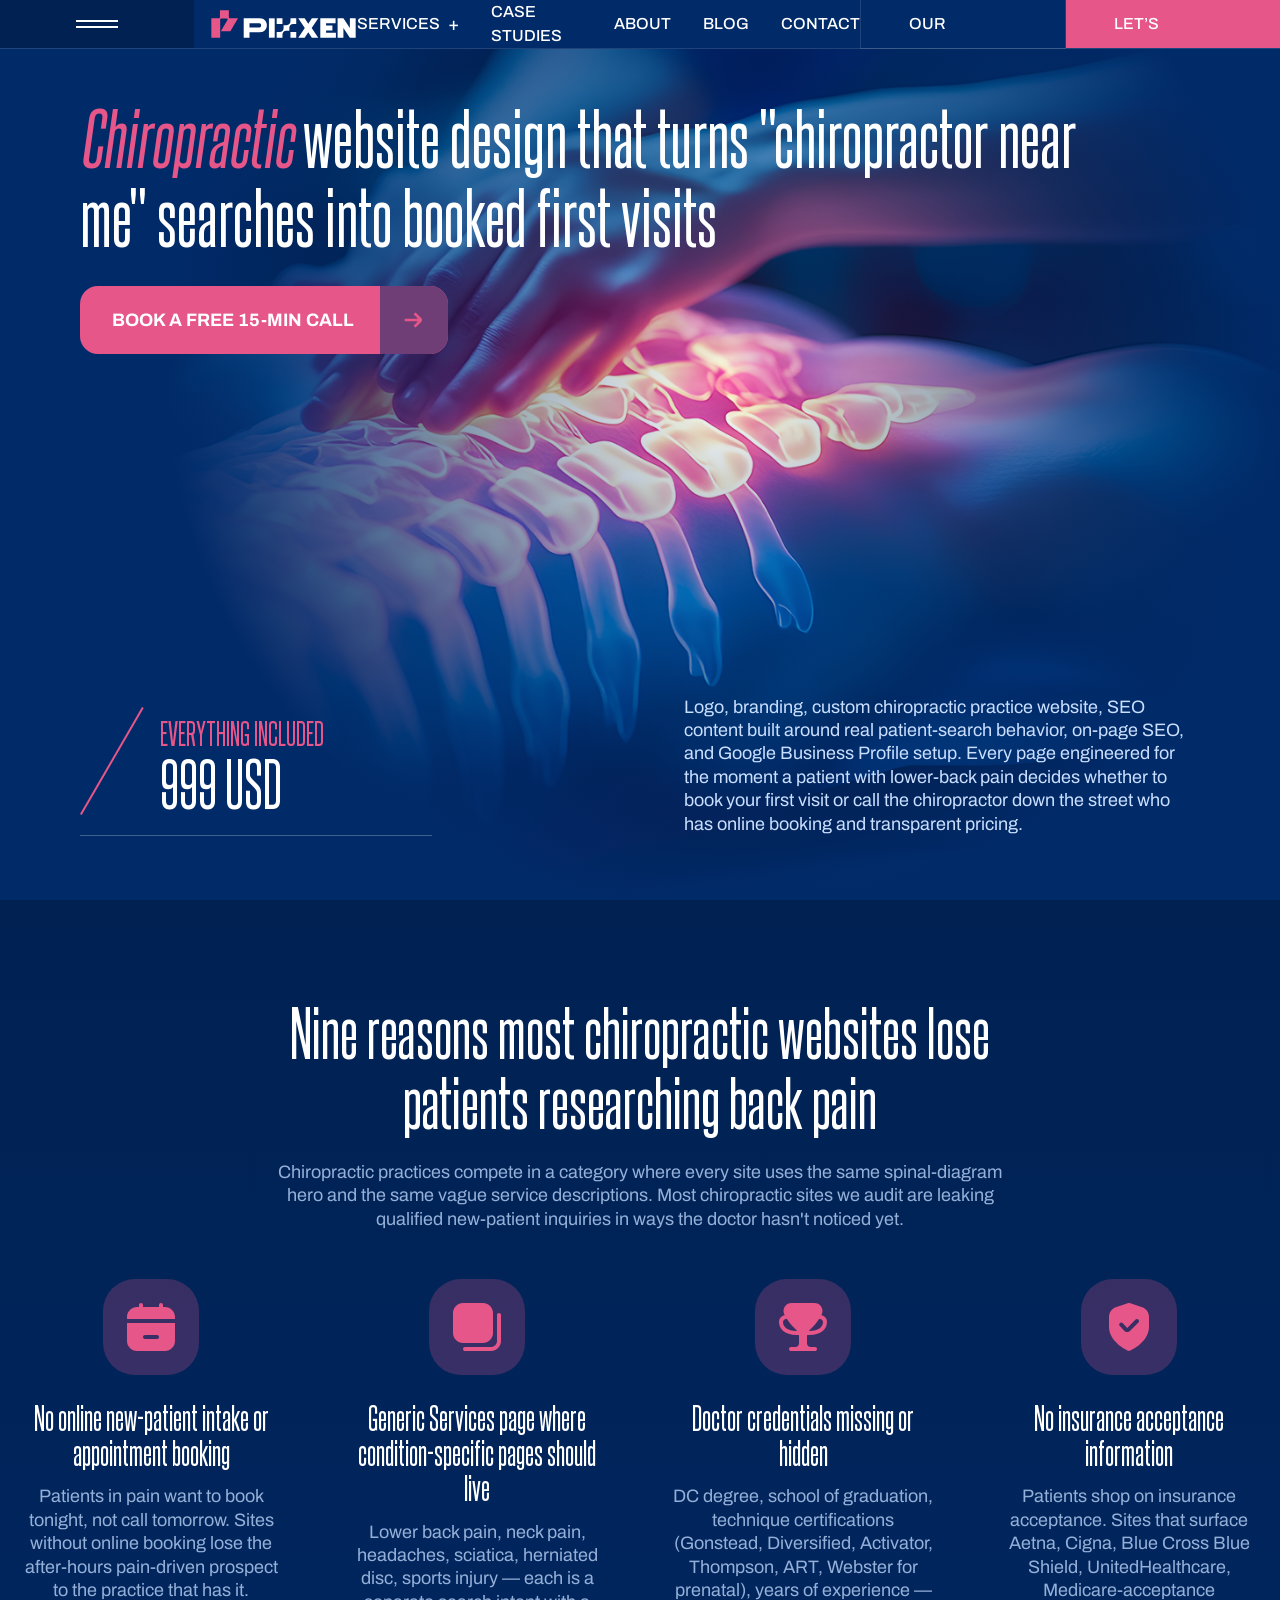
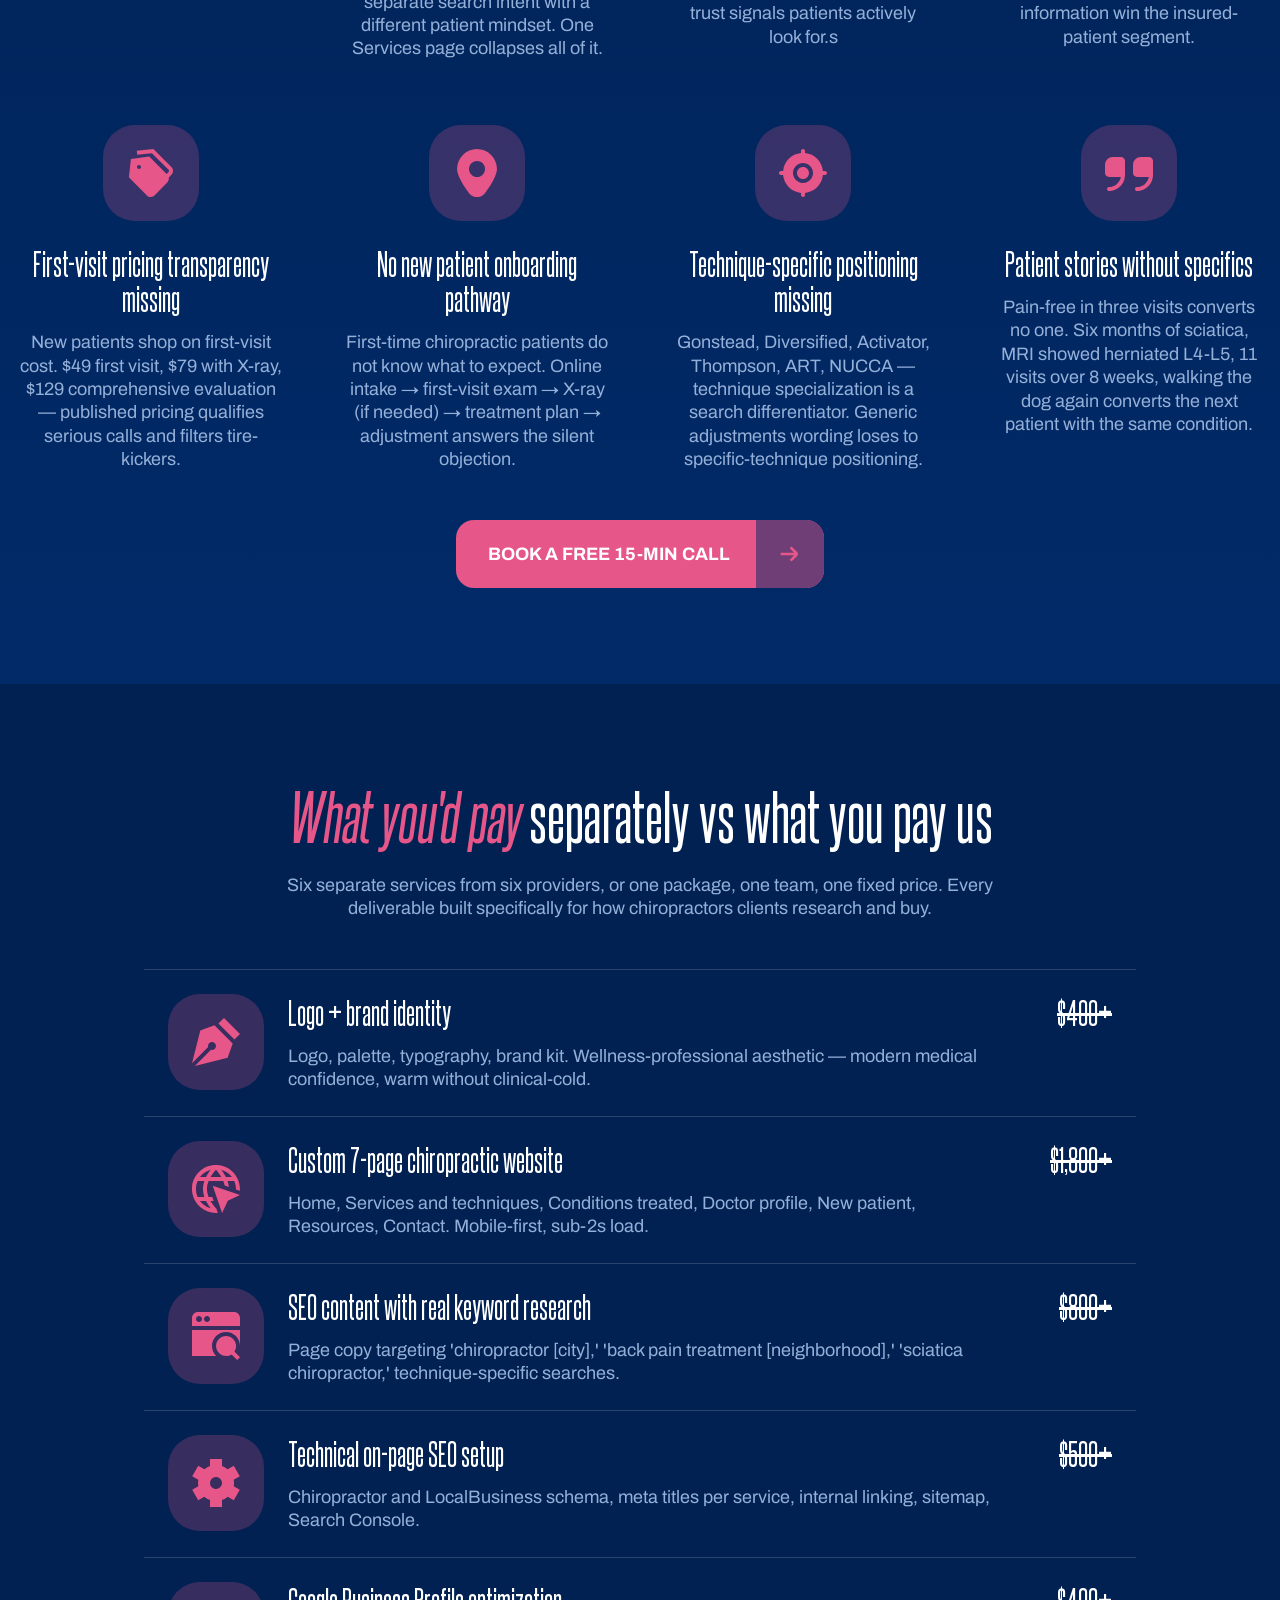
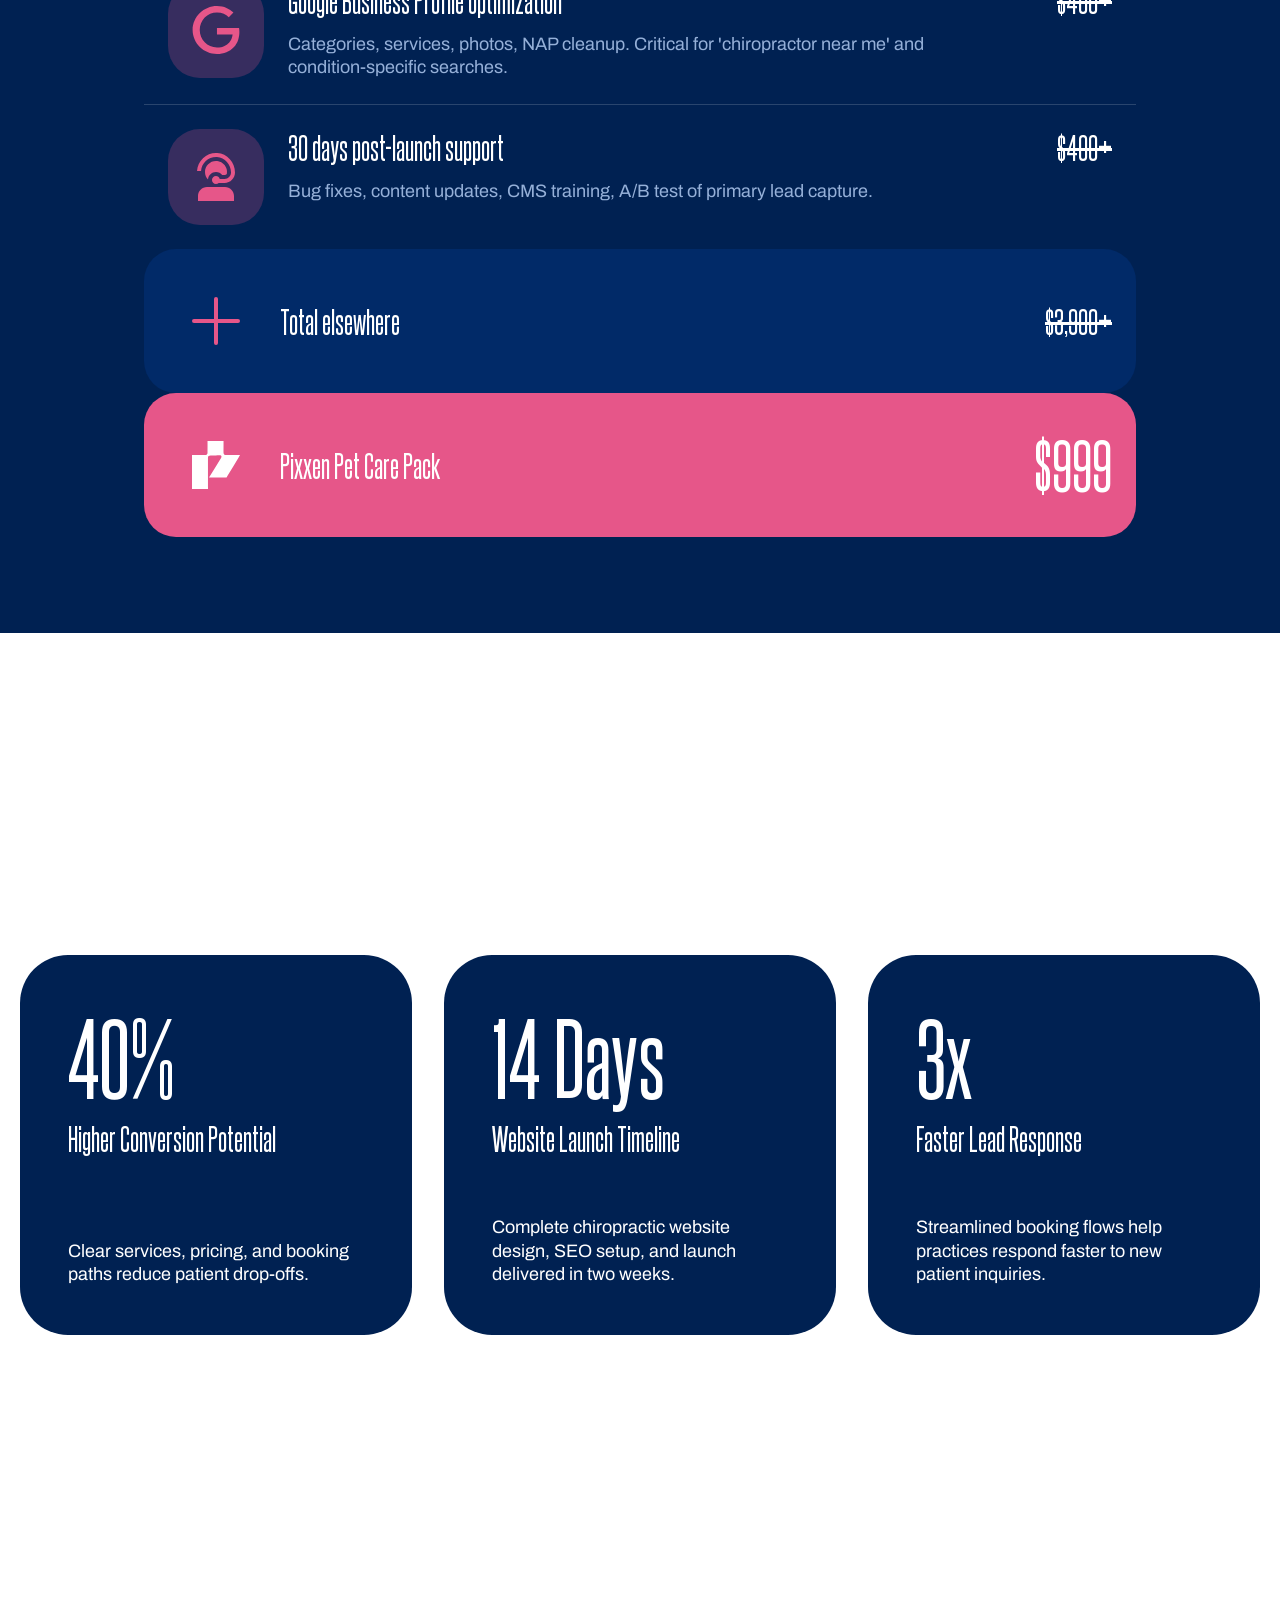
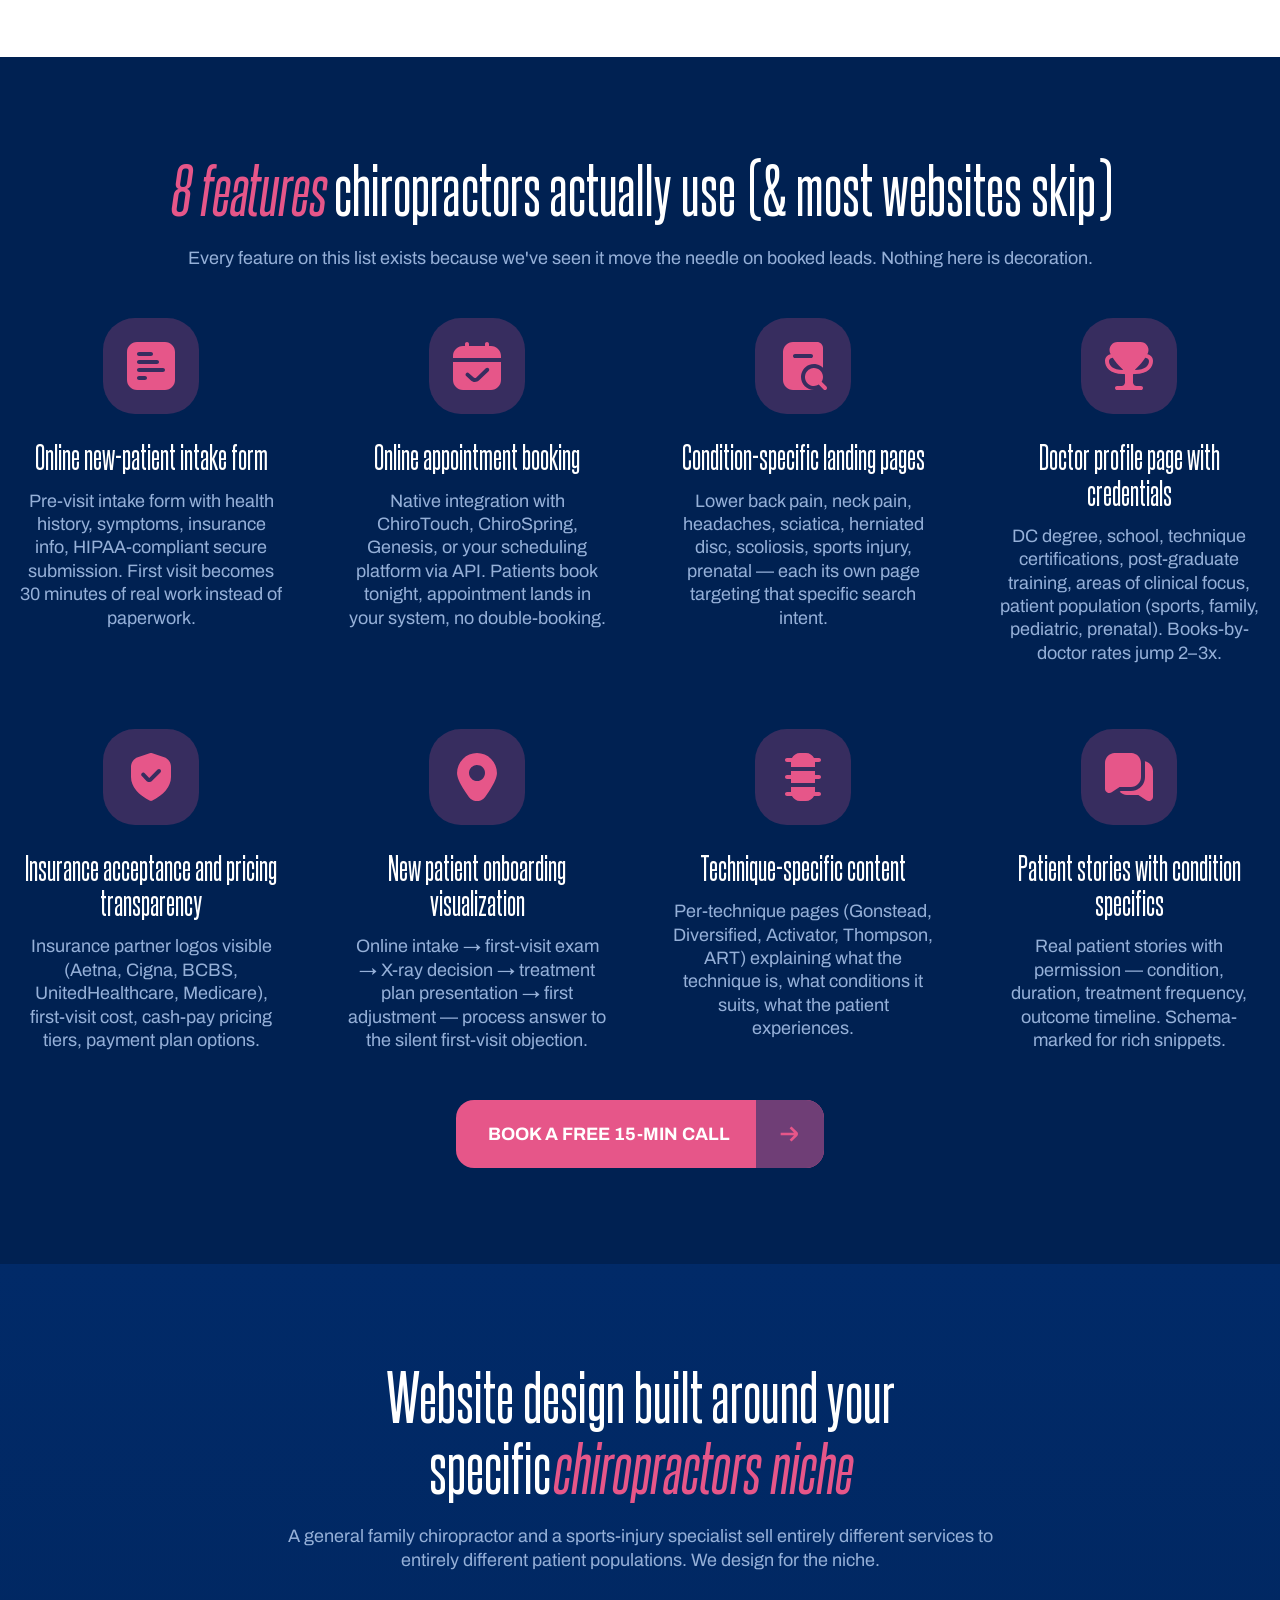
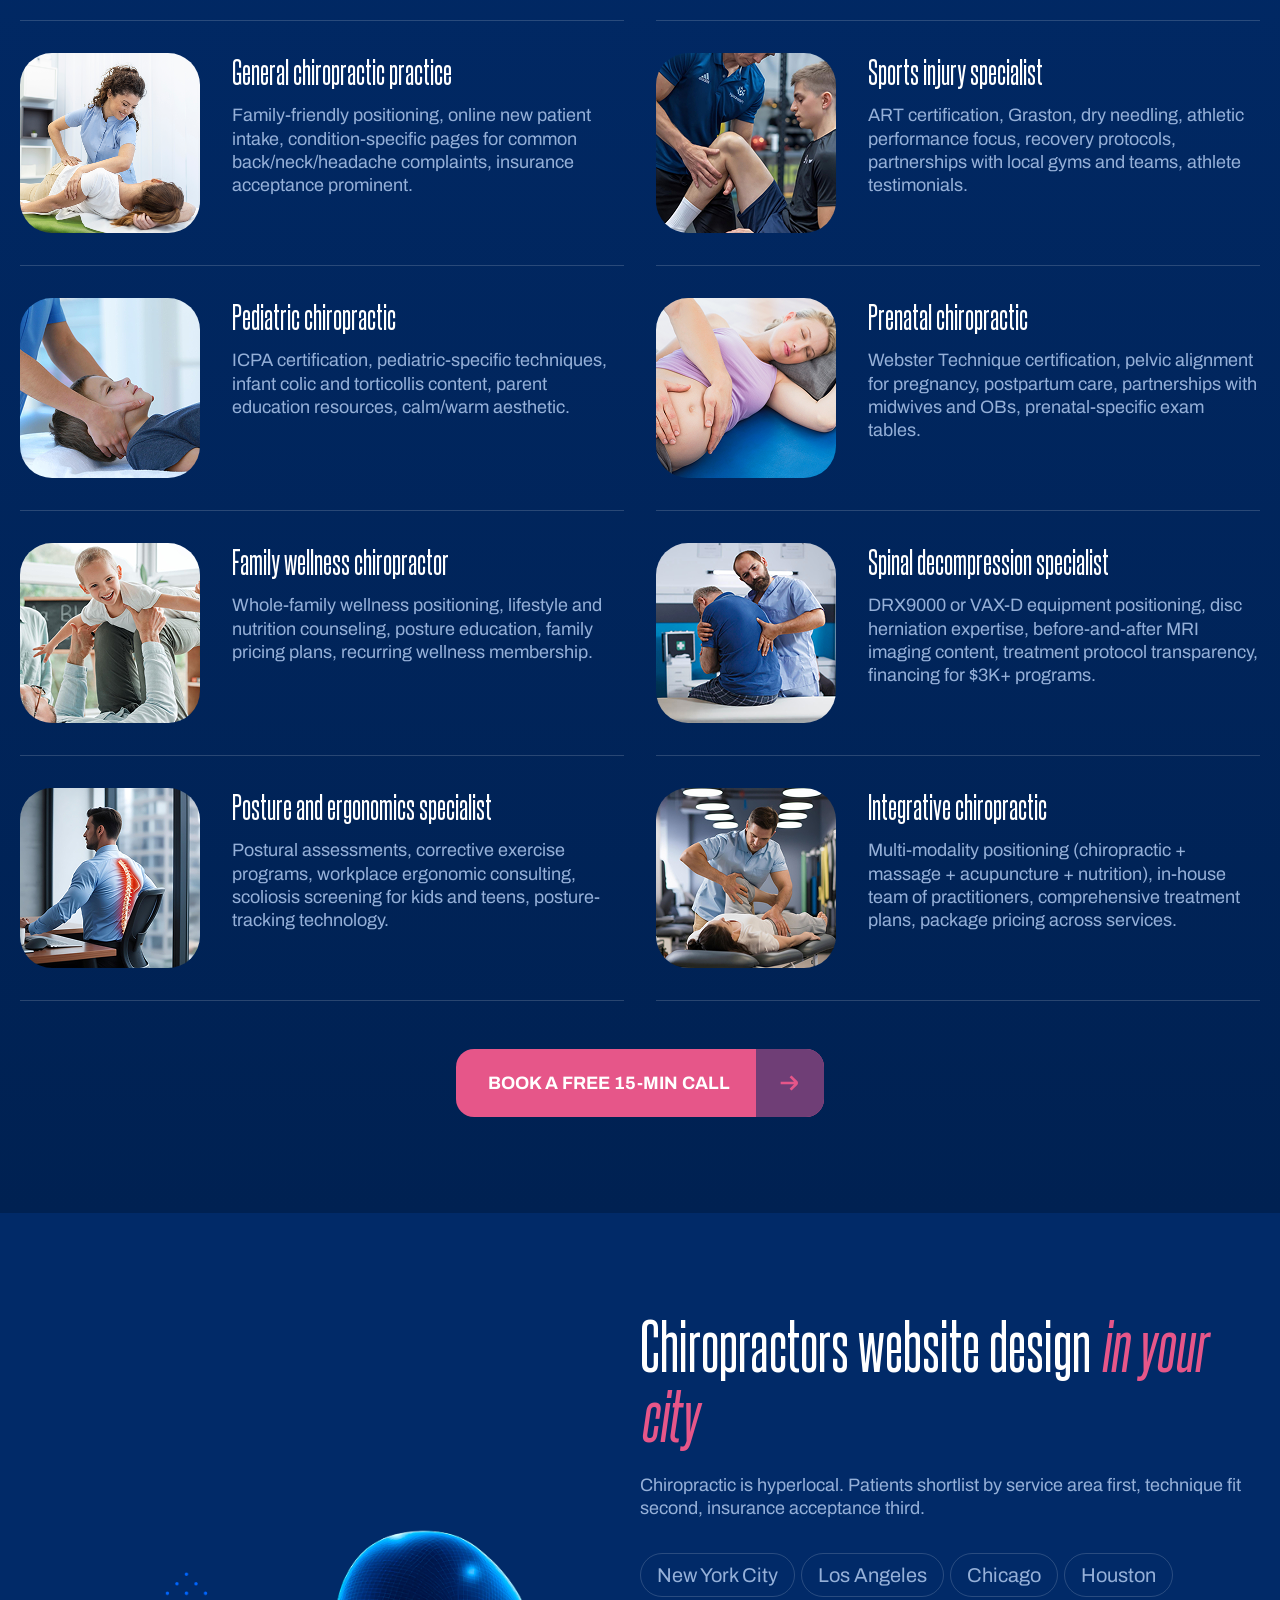
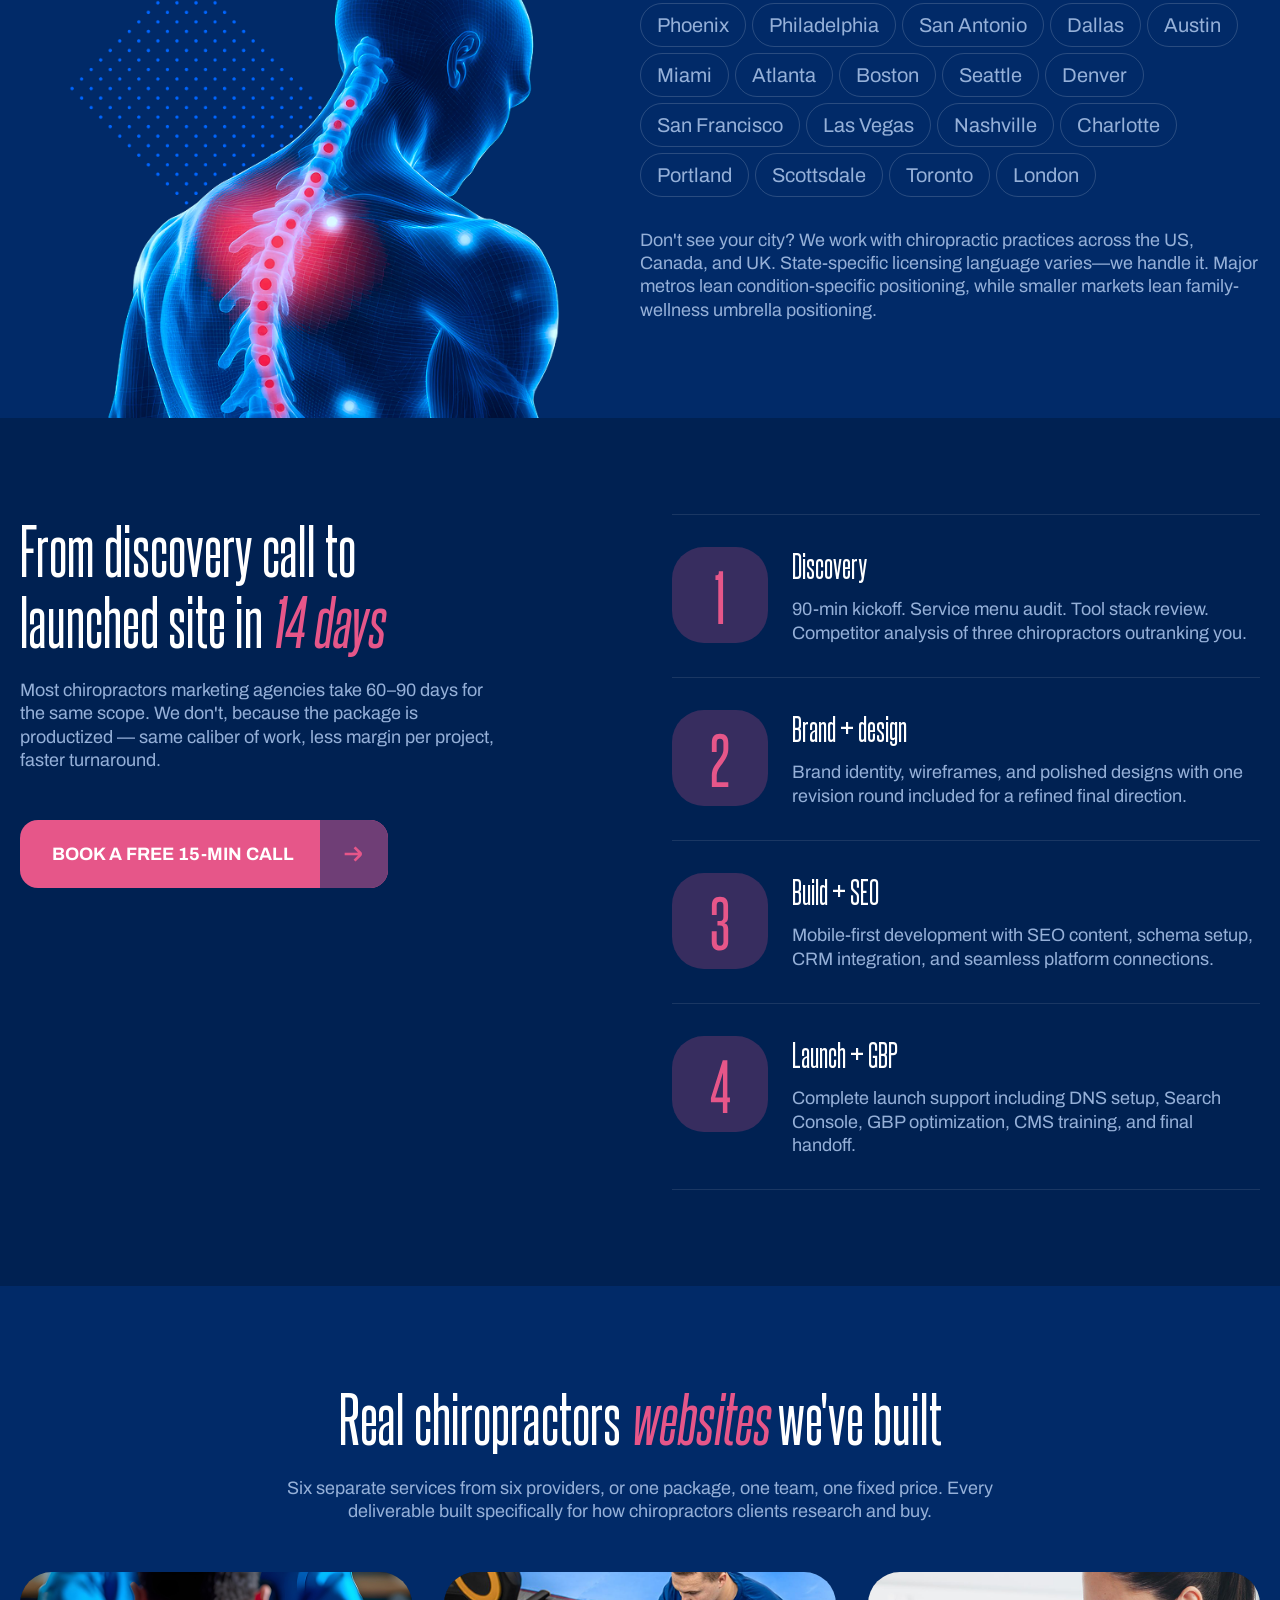
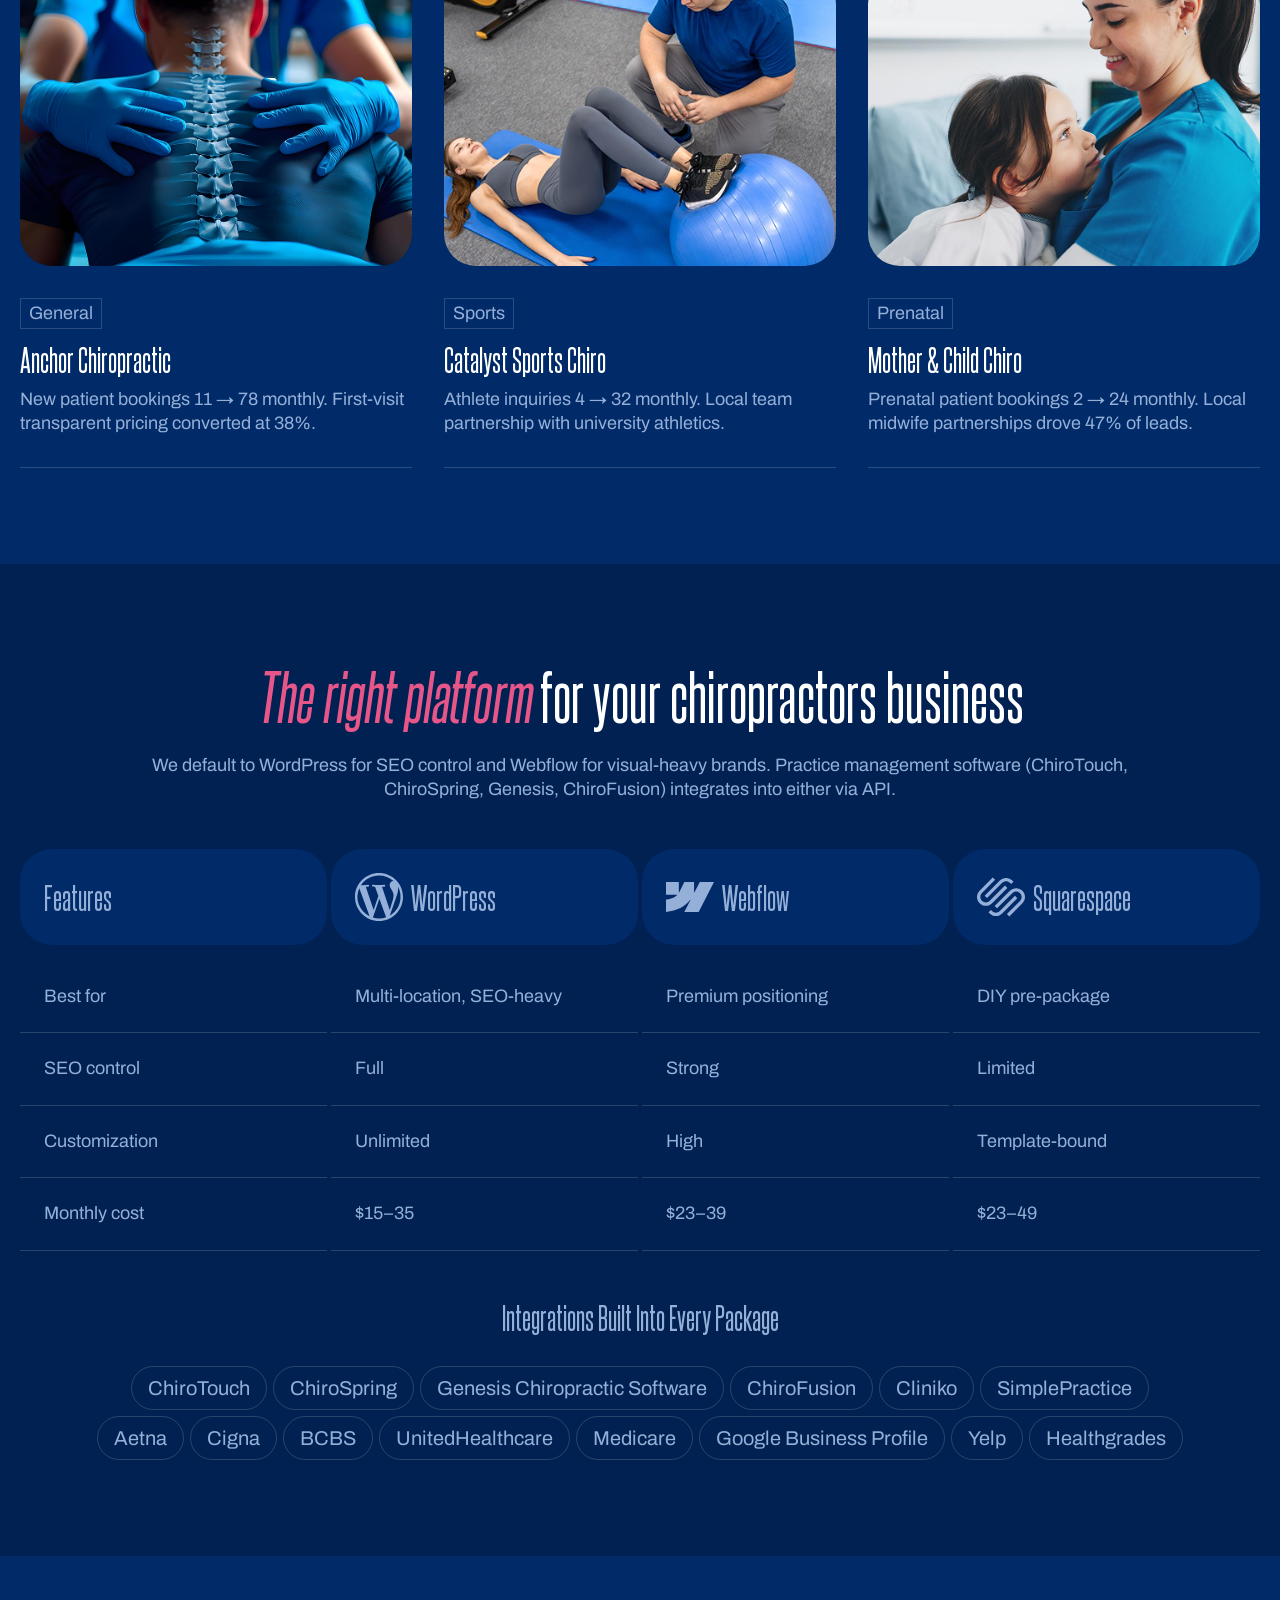
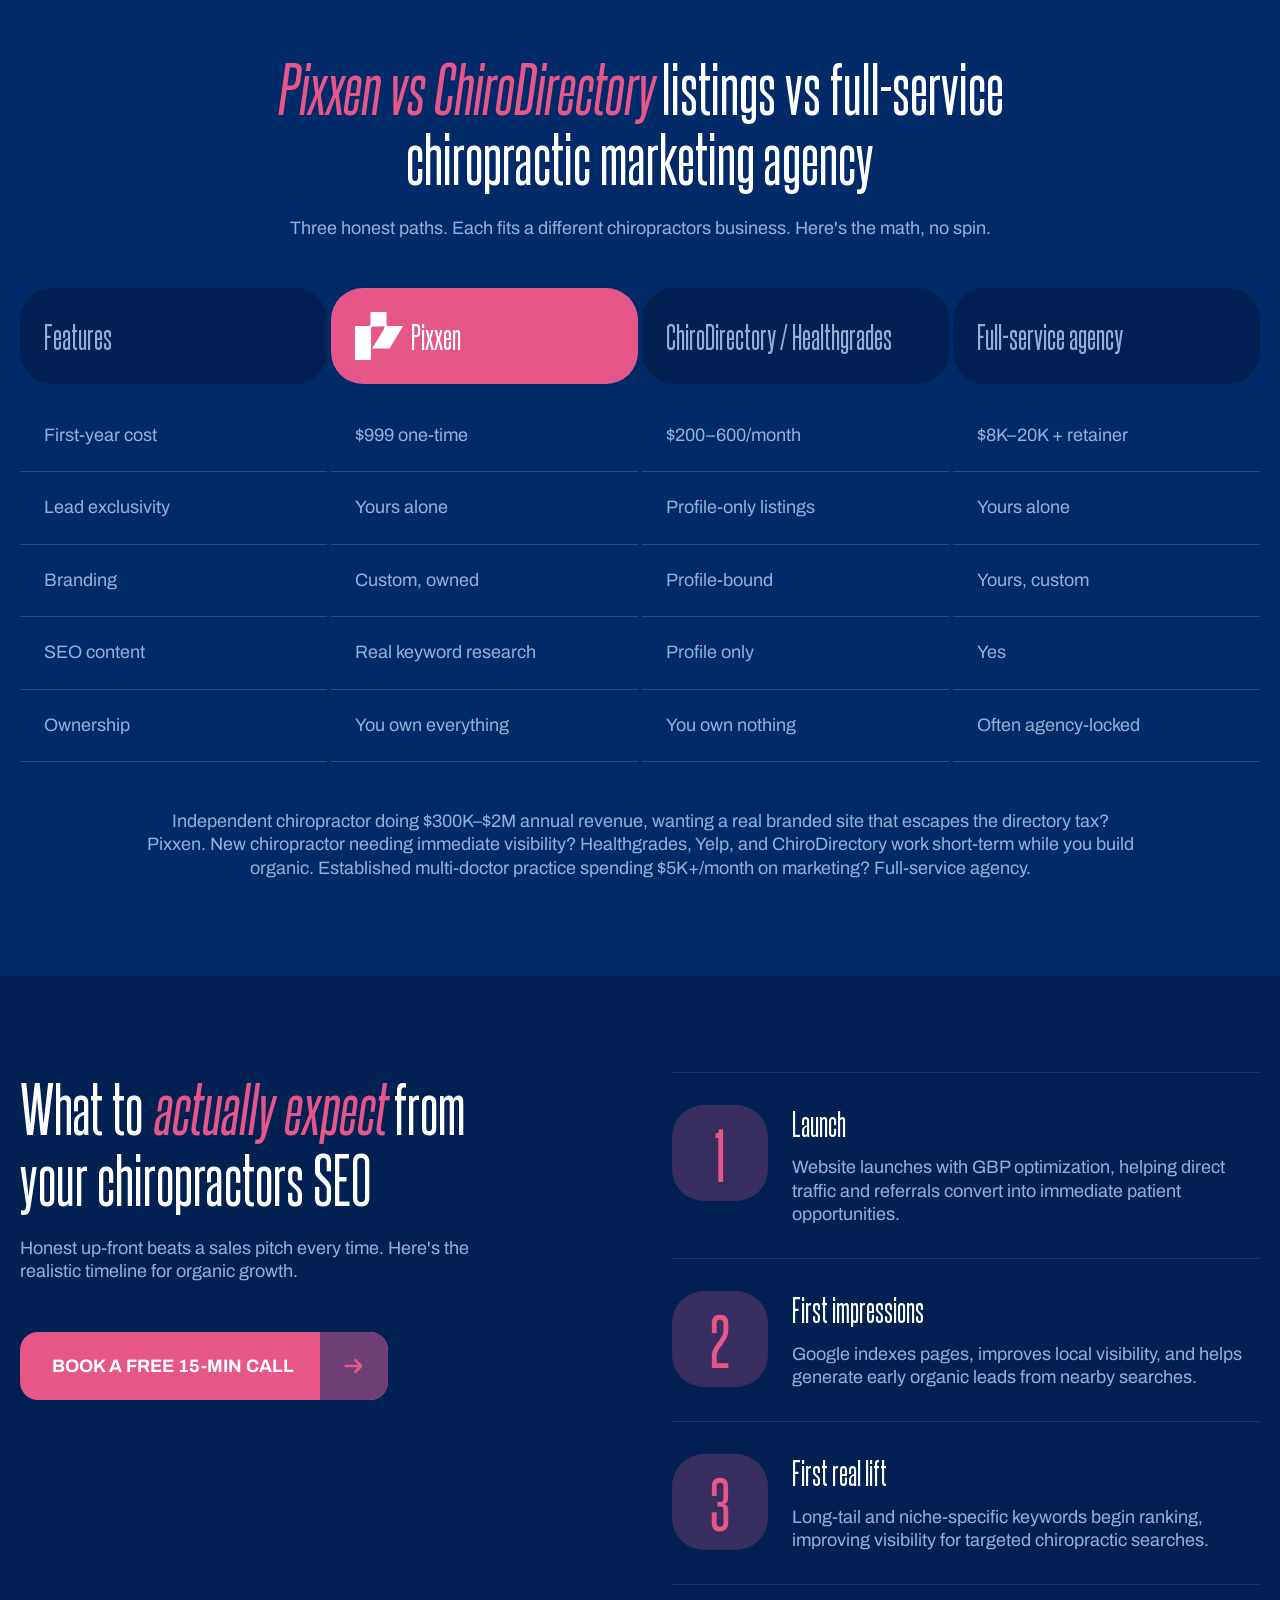
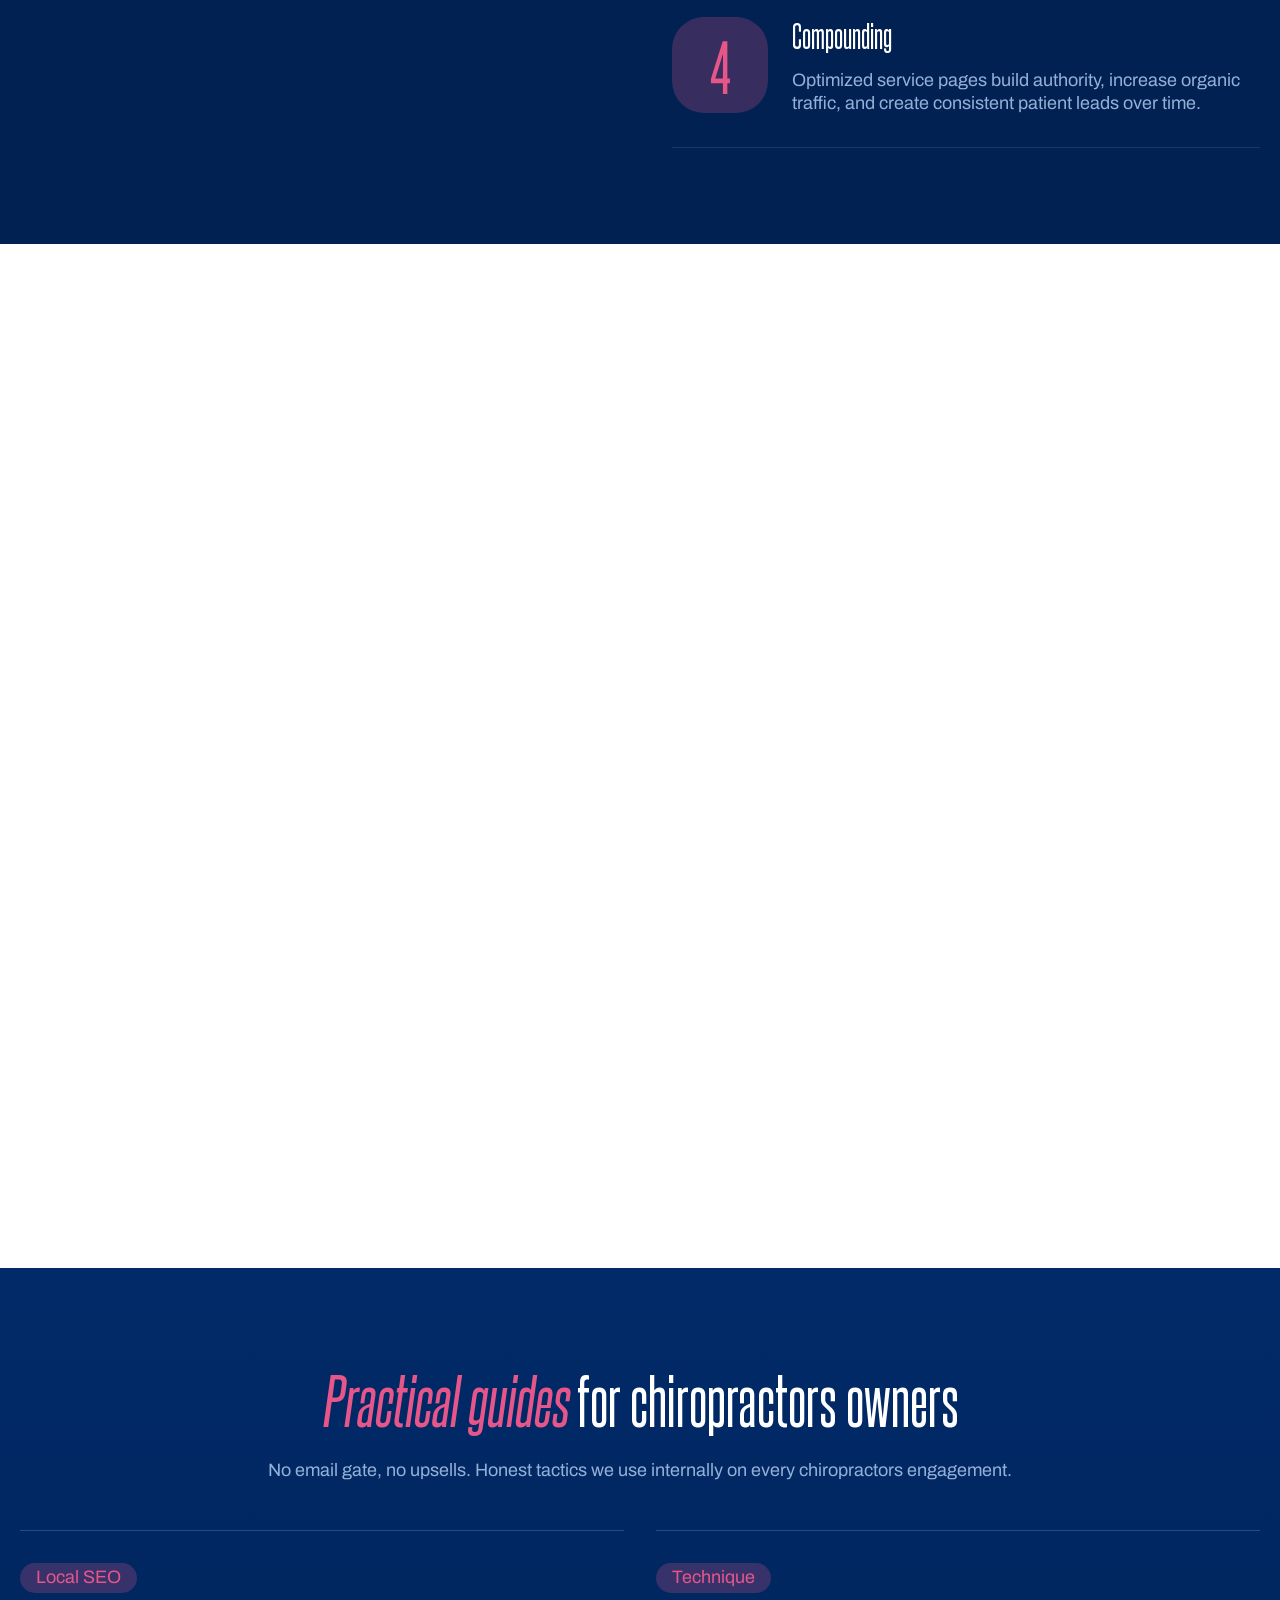
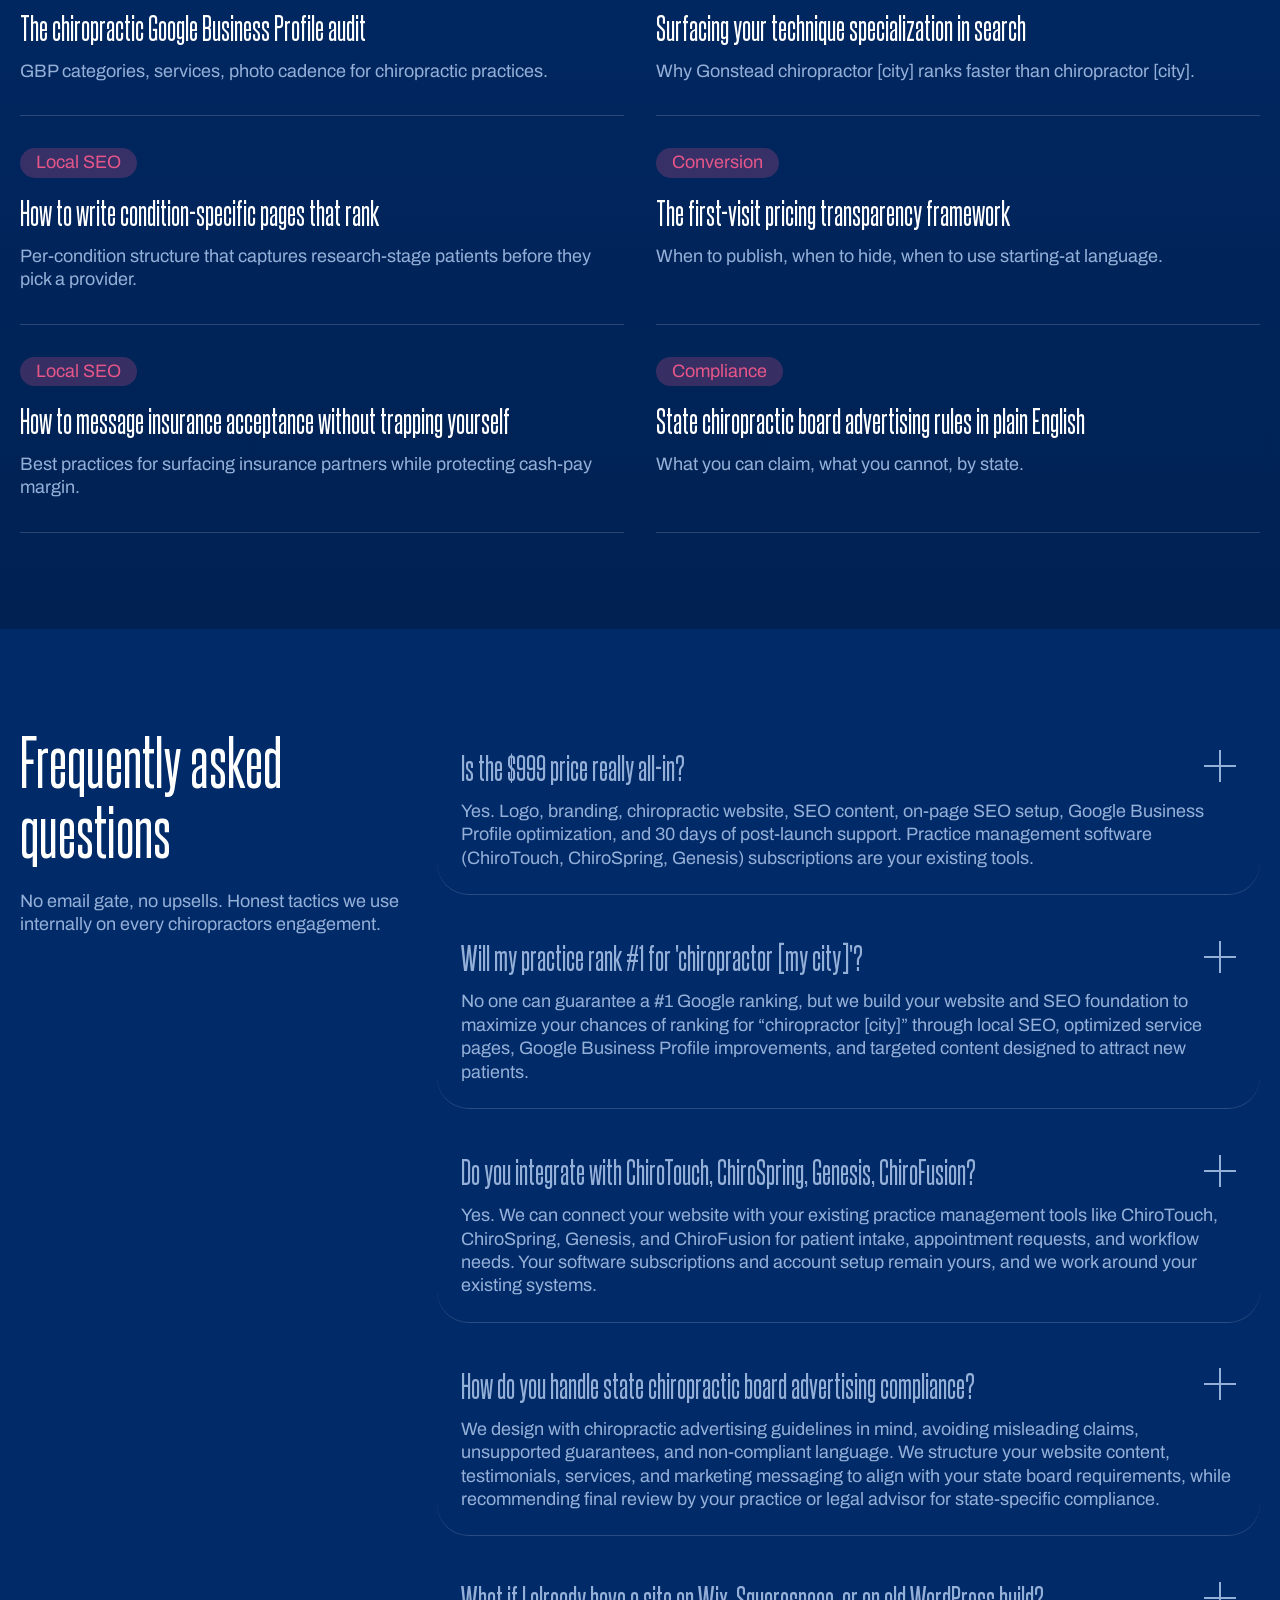
==== commit e1df04a8: "complete" ====
--- a/index.html
+++ b/index.html
@@ -18,7 +18,7 @@
         <div class="flex items-center sm:gap-4 gap-3">
           <!-- Desktop Sidebar Button -->
           <button id="desktop-sidebar" aria-label="Toggle menu"
-            class=" hidden lg:block text-green1 hover:text-green2 xl:px-19 md:px-6 py-5 bg-[#CADFFF] hover:bg-[#9cb9e4] cursor-pointer transition-colors"
+            class=" hidden lg:block text-green1 hover:text-green2 xl:px-19 md:px-6 py-5 bg-[#002152] hover:bg-[#9cb9e4] cursor-pointer transition-colors"
             aria-label="Toggle menu">
             <svg width="42" height="8" viewBox="0 0 42 8" fill="none" xmlns="http://www.w3.org/2000/svg">
               <rect width="42" height="2" fill="#ffffff" />
@@ -154,7 +154,7 @@
 
         <!-- Mobile LET'S CONNECT -->
         <a href="contact.html"
-          class="lg:hidden px-4 sm:px-5 mobile-letconnect mega-reveal-btn relative overflow-hidden cursor-pointer py-4 sm:py-4 bg-[#BD8600] text-white transition-colors font-bold">
+          class="lg:hidden px-4 sm:px-5 mobile-letconnect mega-reveal-btn relative overflow-hidden cursor-pointer py-4 sm:py-4 bg-[#E65689] text-white transition-colors font-bold">
           <div class="text-mask sm:h-5 h-4 overflow-hidden flex flex-col">
             <span class="t-up text-sm  font-medium text-white uppercase">OUR Let’s Connect</span>
             <span class="t-down text-sm  font-medium text-white uppercase">OUR Let’s Connect</span>
@@ -349,7 +349,7 @@
       <!-- LET'S CONNECT -->
 
       <a href="contact.html"
-        class="xl:px-12 connect-btn md:px-5 mega-reveal-btn relative overflow-hidden cursor-pointer py-3 bg-[#BD8600] text-white transition-colors font-bold">
+        class="xl:px-12 connect-btn md:px-5 mega-reveal-btn relative overflow-hidden cursor-pointer py-3 bg-[#E65689] text-white transition-colors font-bold">
         <div class="text-mask md:h-6 h-6 overflow-hidden flex flex-col">
           <span class="t-up text-base  font-medium text-white uppercase">Let’s Connect</span>
           <span class="t-down text-base  font-medium text-white uppercase">Let’s Connect</span>
@@ -417,7 +417,7 @@
 
       <!-- LOGO -->
       <div class="bottom-logo" id="bottom-logo">
-        <img src="assets/images/largemenu-pixxen-logo.svg" class="img-fluid" alt="largemenu">
+        <img src="assets/images/chiropractic-footer-logo.svg" class="img-fluid" alt="largemenu">
       </div>
 
     </div><!-- /menu-bottom -->
@@ -428,14 +428,14 @@
 
   <!-- Banner section -->
   <section
-    class="relative w-full min-h-screen bg-cover bg-center text-white flex flex-col justify-between px-5 py-10 sm:px-8 md:px-12 lg:px-20 lg:py-16"
+    class="chiropractic-heading-reveal relative w-full min-h-screen bg-cover bg-center text-white flex flex-col justify-between px-5 py-10 sm:px-8 md:px-12 lg:px-20 lg:py-16"
     style="background-image: radial-gradient(43.84% 58.82% at 56.86% 42.6%, rgba(1,42,104,0) 0%, #012A68 100%), url('./assets/images/chiropractic-banner.png');">
 
     <!-- Top Content -->
-    <div class="max-w-5xl pt-4 lg:pt-8">
+    <div class="max-w-5xl pt-8">
 
       <h1 class="font-steelfish font-normal leading-[110%]
-      text-[42px] sm:text-5xl md:text-6xl lg:text-[72px]">
+      text-[42px] sm:text-5xl md:text-6xl lg:text-[72px] ">
 
         <span class="text-[#E65689] italic">
           Chiropractic
@@ -540,7 +540,7 @@
 
 
   <!-- Nine reasons section -->
-  <section class="bg-[#FFF7E9] section-padding" style="background: linear-gradient(180deg, #002152 0%, #012A68 100%);">
+  <section class="chiropractic-heading-reveal bg-[#FFF7E9] section-padding" style="background: linear-gradient(180deg, #002152 0%, #012A68 100%);">
 
     <div class="container ">
 
@@ -722,7 +722,7 @@
   <!-- Nine reasons section -->
 
   <!-- price plan section -->
-  <section class="w-full bg-[#002152] text-white section-padding ">
+  <section class="chiropractic-heading-reveal w-full bg-[#002152] text-white section-padding ">
     <div class="container">
       <!-- section heading -->
       <div
@@ -931,7 +931,7 @@
 
   <!-- Statistic section -->
   <section
-    class="relative w-full md:min-h-256 bg-[radial-gradient(50%_50%_at_50%_50%,rgba(1,42,104,0)_0%,#012A68_100%),url('../images/chiropractic-statistic-banner.png')] bg-cover bg-center bg-fixed  text-white flex items-center justify-center section-padding">
+    class="chiropractic-heading-reveal relative w-full md:min-h-256 bg-[radial-gradient(50%_50%_at_50%_50%,rgba(1,42,104,0)_0%,#012A68_100%),url('../images/chiropractic-statistic-banner.png')] bg-cover bg-center bg-fixed  text-white flex items-center justify-center section-padding">
 
     <div class="container">
       <div class="grid grid-cols-1 md:col-span-2 lg:grid-cols-3 gap-3 md:gap-6 lg:gap-8 z-10">
@@ -971,7 +971,7 @@
           class="bg-[#002152] rounded-xl sm:rounded-2xl md:rounded-3xl lg:rounded-4xl xl:rounded-[48px] p-6 md:p-8 lg:p-12 flex flex-col justify-between min-h-60 md:min-h-95 sm:min-h-120 ">
           <div>
             <p class="font-steelfish text-[50px] md:text-[70px] lg:text-[96px] text-white leading-[110%] mb-3">
-              3xs
+              3x
             </p>
             <p class="font-steelfish text-[26px] md:text-[32px] text-white leading-[110%]">
               Faster Lead Response
@@ -990,7 +990,7 @@
 
 
   <!-- 08 Feature section -->
-  <section class="bg-[#002152] section-padding">
+  <section class="chiropractic-heading-reveal bg-[#002152] section-padding">
 
     <div class="container ">
 
@@ -1171,7 +1171,7 @@
   <!-- 08 Feature section -->
 
   <!-- chiropractors niche section -->
-  <section class="bg-[#002152] section-padding" style="background: linear-gradient(180deg, #012A68 0%, #002152 100%);">
+  <section class="chiropractic-heading-reveal bg-[#002152] section-padding" style="background: linear-gradient(180deg, #012A68 0%, #002152 100%);">
     <div class="container">
 
       <!-- section heading -->
@@ -1210,7 +1210,7 @@
               General chiropractic practice
             </h3>
 
-            <p class="font-archivo text-[#95B0D8] text-sm md:text-base lg:text-lg leading-[130%] mt-4">
+            <p class="font-archivo text-[#95B0D8] text-sm md:text-base lg:text-lg leading-[130%] mt-2 md:mt-4">
               Family-friendly positioning, online new patient intake, condition-specific pages for common
               back/neck/headache complaints, insurance acceptance prominent.
             </p>
@@ -1234,7 +1234,7 @@
               Sports injury specialist
             </h3>
 
-            <p class="font-archivo text-[#95B0D8] text-sm md:text-base lg:text-lg leading-[130%] mt-4">
+            <p class="font-archivo text-[#95B0D8] text-sm md:text-base lg:text-lg leading-[130%] mt-2 md:mt-4">
               ART certification, Graston, dry needling, athletic performance focus, recovery protocols, partnerships
               with local gyms and teams, athlete testimonials.
             </p>
@@ -1257,7 +1257,7 @@
               Pediatric chiropractic
             </h3>
 
-            <p class="font-archivo text-[#95B0D8] text-sm md:text-base lg:text-lg leading-[130%] mt-4">
+            <p class="font-archivo text-[#95B0D8] text-sm md:text-base lg:text-lg leading-[130%] mt-2 md:mt-4">
               ICPA certification, pediatric-specific techniques, infant colic and torticollis content, parent education
               resources, calm/warm aesthetic.
             </p>
@@ -1280,7 +1280,7 @@
               Prenatal chiropractic
             </h3>
 
-            <p class="font-archivo text-[#95B0D8] text-sm md:text-base lg:text-lg leading-[130%] mt-4">
+            <p class="font-archivo text-[#95B0D8] text-sm md:text-base lg:text-lg leading-[130%] mt-2 md:mt-4">
               Webster Technique certification, pelvic alignment for pregnancy, postpartum care, partnerships with
               midwives and OBs, prenatal-specific exam tables.
             </p>
@@ -1303,7 +1303,7 @@
               Family wellness chiropractor
             </h3>
 
-            <p class="font-archivo text-[#95B0D8] text-sm md:text-base lg:text-lg leading-[130%] mt-4">
+            <p class="font-archivo text-[#95B0D8] text-sm md:text-base lg:text-lg leading-[130%] mt-2 md:mt-4">
               Whole-family wellness positioning, lifestyle and nutrition counseling, posture education, family pricing
               plans, recurring wellness membership.
             </p>
@@ -1326,7 +1326,7 @@
               Spinal decompression specialist
             </h3>
 
-            <p class="font-archivo text-[#95B0D8] text-sm md:text-base lg:text-lg leading-[130%] mt-4">
+            <p class="font-archivo text-[#95B0D8] text-sm md:text-base lg:text-lg leading-[130%] mt-2 md:mt-4">
               DRX9000 or VAX-D equipment positioning, disc herniation expertise, before-and-after MRI imaging content,
               treatment protocol transparency, financing for $3K+ programs.
             </p>
@@ -1349,7 +1349,7 @@
               Posture and ergonomics specialist
             </h3>
 
-            <p class="font-archivo text-[#95B0D8] text-sm md:text-base lg:text-lg leading-[130%] mt-4">
+            <p class="font-archivo text-[#95B0D8] text-sm md:text-base lg:text-lg leading-[130%] mt-2 md:mt-4">
               Postural assessments, corrective exercise programs, workplace ergonomic consulting, scoliosis screening
               for kids and teens, posture-tracking technology.
             </p>
@@ -1372,7 +1372,7 @@
               Integrative chiropractic
             </h3>
 
-            <p class="font-archivo text-[#95B0D8] text-sm md:text-base lg:text-lg leading-[130%] mt-4">
+            <p class="font-archivo text-[#95B0D8] text-sm md:text-base lg:text-lg leading-[130%] mt-2 md:mt-4">
               Multi-modality positioning (chiropractic + massage + acupuncture + nutrition), in-house team of
               practitioners, comprehensive treatment plans, package pricing across services.
             </p>
@@ -1425,7 +1425,7 @@
   <!-- chiropractors niche section -->
 
   <!-- Chiropractor Cities Section -->
-  <section class="bg-[#012A68]">
+  <section class="chiropractic-heading-reveal bg-[#012A68]">
     <div class="container">
       <div class="grid grid-cols-1 lg:grid-cols-12 lg:items-stretch">
 
@@ -1569,7 +1569,7 @@
 
 
   <!-- Discovery to Launch section -->
-  <section class="bg-[#002152] section-padding">
+  <section class="chiropractic-heading-reveal bg-[#002152] section-padding">
     <div class="container">
       <div class="grid grid-cols-1 lg:grid-cols-12 gap-6 md:gap-12 lg:gap-16 ">
 
@@ -1710,7 +1710,7 @@
   <!-- Discovery to Launch section -->
 
   <!-- Project showcase section -->
-  <section class="bg-[#012A68] text-white section-padding relative overflow-hidden">
+  <section class="chiropractic-heading-reveal bg-[#012A68] text-white section-padding relative overflow-hidden">
     <div class="container">
 
       <!-- Section Heading -->
@@ -1910,63 +1910,778 @@
 
     </div>
   </section>
-
   <!-- Project showcase section -->
 
 
 
+  <!-- The right platform section -->
+  <section class="chiropractic-heading-reveal bg-[#002152] section-padding overflow-hidden">
+    <div class="container">
+
+      <!-- section heading -->
+      <div
+        class="chiropractic-section-heading max-w-134 md:max-w-184 lg:max-w-248 mx-auto text-center flex flex-col items-center mb-6 sm:mb-8 md:mb-12">
+
+        <h2 class="font-steelfish text-white text-[32px] md:text-[44px] lg:text-[64px] leading-[110%] mb-6">
+          <span class="text-[#E65689] italic">The right platform</span> for your chiropractors business
+        </h2>
+
+        <p class="text-[#95B0D8] font-archivo text-sm sm:text-base md:text-lg leading-[130%]">
+          We default to WordPress for SEO control and Webflow for visual-heavy brands. Practice management software
+          (ChiroTouch, ChiroSpring, Genesis, ChiroFusion) integrates into either via API.
+        </p>
+
+      </div>
+
+      <!-- Comparison Table Container -->
+      <div class="w-full overflow-x-auto pb-6 lg:pb-0 scrollbar-thin scrollbar-thumb-[#650B14]">
+        <div class="min-w-max flex flex-col">
+
+          <!-- Grid Headers -->
+          <div class="grid grid-cols-4 gap-1 items-stretch mb-2 md:mb-4">
+
+            <!-- Features -->
+            <div
+              class="bg-[#012A68] rounded-lg sm:rounded-xl md:rounded-3xl lg:rounded-4xl p-2 sm:p-3 md:p-6 flex items-center ">
+              <span
+                class="font-steelfish text-xl sm:text-2xl md:text-[32px] text-[#95B0D8]  leading-[110%] whitespace-nowrap">
+                Features
+              </span>
+            </div>
+
+            <!-- WordPress -->
+            <div
+              class="bg-[#012A68] rounded-lg sm:rounded-xl md:rounded-3xl lg:rounded-4xl p-2 sm:p-3 md:p-6 flex items-center  gap-1 sm:gap-2">
+              <img src="assets/images/chiropractic-wordpress.svg" alt="WordPress"
+                class="w-3.5 h-3.5 sm:w-5 sm:h-5 md:w-7 md:h-7 lg:w-12 lg:h-12 shrink-0">
+              <span
+                class="font-steelfish text-xl sm:text-2xl md:text-[32px] text-[#95B0D8]  leading-[110%] whitespace-nowrap">
+                WordPress
+              </span>
+            </div>
+
+            <!-- Webflow -->
+            <div
+              class="bg-[#012A68] rounded-lg sm:rounded-xl md:rounded-3xl lg:rounded-4xl p-2 sm:p-3 md:p-6 flex items-center  gap-1 sm:gap-2">
+              <img src="assets/images/chiropractic-webflow.svg" alt="Webflow"
+                class="w-3.5 h-3.5 sm:w-5 sm:h-5 md:w-7 md:h-7 lg:w-12 lg:h-12 shrink-0">
+              <span
+                class="font-steelfish text-xl sm:text-2xl md:text-[32px] text-[#95B0D8]  leading-[110%] whitespace-nowrap">
+                Webflow
+              </span>
+            </div>
+
+            <!-- Squarespace -->
+            <div
+              class="bg-[#012A68] rounded-lg sm:rounded-xl md:rounded-3xl lg:rounded-4xl p-2 sm:p-3 md:p-6 flex items-center  gap-1 sm:gap-2">
+              <img src="assets/images/chiropractic-squarespace.svg" alt="Squarespace"
+                class="w-3.5 h-3.5 sm:w-5 sm:h-5 md:w-7 md:h-7 lg:w-12 lg:h-12 shrink-0">
+              <span
+                class="font-steelfish text-xl sm:text-2xl md:text-[32px] text-[#95B0D8]  leading-[110%] whitespace-nowrap">
+                Squarespace
+              </span>
+            </div>
+
+          </div>
+
+          <!-- ROW 1: BEST FOR -->
+          <div
+            class="grid grid-cols-4 gap-1 items-center bg-transparent hover:bg-[#012A68] transition-all duration-400 cursor-pointer">
+            <div
+              class="p-2 md:p-4 lg:p-6 border-b border-white/16 text-[#95B0D8] font-archivo text-sm sm:text-base md:text-lg leading-[130%] h-full flex items-center">
+              Best for</div>
+            <div
+              class="p-2 md:p-4 lg:p-6 border-b border-white/16 text-[#95B0D8] font-archivo text-sm sm:text-base md:text-lg leading-[130%] h-full flex items-center">
+              Multi-location, SEO-heavy</div>
+            <div
+              class="p-2 md:p-4 lg:p-6 border-b border-white/16 text-[#95B0D8] font-archivo text-sm sm:text-base md:text-lg leading-[130%] h-full flex items-center">
+              Premium positioning</div>
+            <div
+              class="p-2 md:p-4 lg:p-6 border-b border-white/16 text-[#95B0D8] font-archivo text-sm sm:text-base md:text-lg leading-[130%] h-full flex items-center">
+              DIY pre-package</div>
+          </div>
+
+          <!-- ROW 2: SEO CONTROL -->
+          <div
+            class="grid grid-cols-4 gap-1 items-center bg-transparent hover:bg-[#012A68] transition-all duration-400 cursor-pointer">
+            <div
+              class="p-2 md:p-4 lg:p-6 border-b border-white/16 text-[#95B0D8] font-archivo text-sm sm:text-base md:text-lg leading-[130%] h-full flex items-center">
+              SEO control</div>
+            <div
+              class="p-2 md:p-4 lg:p-6 border-b border-white/16 text-[#95B0D8] font-archivo text-sm sm:text-base md:text-lg leading-[130%] h-full flex items-center">
+              Full</div>
+            <div
+              class="p-2 md:p-4 lg:p-6 border-b border-white/16 text-[#95B0D8] font-archivo text-sm sm:text-base md:text-lg leading-[130%] h-full flex items-center">
+              Strong</div>
+            <div
+              class="p-2 md:p-4 lg:p-6 border-b border-white/16 text-[#95B0D8] font-archivo text-sm sm:text-base md:text-lg leading-[130%] h-full flex items-center">
+              Limited</div>
+          </div>
+
+          <!-- ROW 3: CUSTOMIZATION -->
+          <div
+            class="grid grid-cols-4 gap-1 items-center bg-transparent hover:bg-[#012A68] transition-all duration-400 cursor-pointer">
+            <div
+              class="p-2 md:p-4 lg:p-6 border-b border-white/16 text-[#95B0D8] font-archivo text-sm sm:text-base md:text-lg leading-[130%] h-full flex items-center">
+              Customization</div>
+            <div
+              class="p-2 md:p-4 lg:p-6 border-b border-white/16 text-[#95B0D8] font-archivo text-sm sm:text-base md:text-lg leading-[130%] h-full flex items-center">
+              Unlimited</div>
+            <div
+              class="p-2 md:p-4 lg:p-6 border-b border-white/16 text-[#95B0D8] font-archivo text-sm sm:text-base md:text-lg leading-[130%] h-full flex items-center">
+              High</div>
+            <div
+              class="p-2 md:p-4 lg:p-6 border-b border-white/16 text-[#95B0D8] font-archivo text-sm sm:text-base md:text-lg leading-[130%] h-full flex items-center">
+              Template-bound</div>
+          </div>
+
+          <!-- ROW 4: MONTHLY COST -->
+          <div
+            class="grid grid-cols-4 gap-1 items-center bg-transparent hover:bg-[#012A68] transition-all duration-400 cursor-pointer">
+            <div
+              class="p-2 md:p-4 lg:p-6 border-b border-white/16 text-[#95B0D8] font-archivo text-sm sm:text-base md:text-lg leading-[130%] h-full flex items-center">
+              Monthly cost</div>
+            <div
+              class="p-2 md:p-4 lg:p-6 border-b border-white/16 text-[#95B0D8] font-archivo text-sm sm:text-base md:text-lg leading-[130%] h-full flex items-center">
+              $15–35</div>
+            <div
+              class="p-2 md:p-4 lg:p-6 border-b border-white/16 text-[#95B0D8] font-archivo text-sm sm:text-base md:text-lg leading-[130%] h-full flex items-center">
+              $23–39</div>
+            <div
+              class="p-2 md:p-4 lg:p-6 border-b border-white/16 text-[#95B0D8] font-archivo text-sm sm:text-base md:text-lg leading-[130%] h-full flex items-center">
+              $23–49</div>
+          </div>
+
+        </div>
+      </div>
+
+      <!-- Bottom Integrations List Section -->
+      <div class="mt-6 md:mt-12 flex flex-col items-center">
+        <!-- Subsection Small Header -->
+        <h3
+          class="font-steelfish text-xl sm:text-2xl md:text-[32px] text-[#95B0D8]  leading-[110%] text-center mb-4 md:mb-6 lg:mb-8">
+          Integrations Built Into Every Package
+        </h3>
+
+        <!-- Fluid Wrap Badges Grid -->
+        <div class="max-w-275 flex flex-wrap justify-center gap-1.5">
+          <span
+            class="font-archivo text-sm sm:text-base md:text-xl leading-tight md:leading-[130%] border border-white/16 px-3 py-1.5 md:px-4 md:py-2 rounded-full text-[#95B0D8] hover:border-blue-400/60 hover:bg-blue-900/40 transition-all duration-150">
+            ChiroTouch
+          </span>
+          <span
+            class="font-archivo text-sm sm:text-base md:text-xl leading-tight md:leading-[130%] border border-white/16 px-3 py-1.5 md:px-4 md:py-2 rounded-full text-[#95B0D8] hover:border-blue-400/60 hover:bg-blue-900/40 transition-all duration-150">
+            ChiroSpring
+          </span>
+          <span
+            class="font-archivo text-sm sm:text-base md:text-xl leading-tight md:leading-[130%] border border-white/16 px-3 py-1.5 md:px-4 md:py-2 rounded-full text-[#95B0D8] hover:border-blue-400/60 hover:bg-blue-900/40 transition-all duration-150">
+            Genesis Chiropractic Software
+          </span>
+          <span
+            class="font-archivo text-sm sm:text-base md:text-xl leading-tight md:leading-[130%] border border-white/16 px-3 py-1.5 md:px-4 md:py-2 rounded-full text-[#95B0D8] hover:border-blue-400/60 hover:bg-blue-900/40 transition-all duration-150">
+            ChiroFusion
+          </span>
+          <span
+            class="font-archivo text-sm sm:text-base md:text-xl leading-tight md:leading-[130%] border border-white/16 px-3 py-1.5 md:px-4 md:py-2 rounded-full text-[#95B0D8] hover:border-blue-400/60 hover:bg-blue-900/40 transition-all duration-150">
+            Cliniko
+          </span>
+          <span
+            class="font-archivo text-sm sm:text-base md:text-xl leading-tight md:leading-[130%] border border-white/16 px-3 py-1.5 md:px-4 md:py-2 rounded-full text-[#95B0D8] hover:border-blue-400/60 hover:bg-blue-900/40 transition-all duration-150">
+            SimplePractice
+          </span>
+          <span
+            class="font-archivo text-sm sm:text-base md:text-xl leading-tight md:leading-[130%] border border-white/16 px-3 py-1.5 md:px-4 md:py-2 rounded-full text-[#95B0D8] hover:border-blue-400/60 hover:bg-blue-900/40 transition-all duration-150">
+            Aetna
+          </span>
+          <span
+            class="font-archivo text-sm sm:text-base md:text-xl leading-tight md:leading-[130%] border border-white/16 px-3 py-1.5 md:px-4 md:py-2 rounded-full text-[#95B0D8] hover:border-blue-400/60 hover:bg-blue-900/40 transition-all duration-150">
+            Cigna
+          </span>
+          <span
+            class="font-archivo text-sm sm:text-base md:text-xl leading-tight md:leading-[130%] border border-white/16 px-3 py-1.5 md:px-4 md:py-2 rounded-full text-[#95B0D8] hover:border-blue-400/60 hover:bg-blue-900/40 transition-all duration-150">
+            BCBS
+          </span>
+          <span
+            class="font-archivo text-sm sm:text-base md:text-xl leading-tight md:leading-[130%] border border-white/16 px-3 py-1.5 md:px-4 md:py-2 rounded-full text-[#95B0D8] hover:border-blue-400/60 hover:bg-blue-900/40 transition-all duration-150">
+            UnitedHealthcare
+          </span>
+          <span
+            class="font-archivo text-sm sm:text-base md:text-xl leading-tight md:leading-[130%] border border-white/16 px-3 py-1.5 md:px-4 md:py-2 rounded-full text-[#95B0D8] hover:border-blue-400/60 hover:bg-blue-900/40 transition-all duration-150">
+            Medicare
+          </span>
+          <span
+            class="font-archivo text-sm sm:text-base md:text-xl leading-tight md:leading-[130%] border border-white/16 px-3 py-1.5 md:px-4 md:py-2 rounded-full text-[#95B0D8] hover:border-blue-400/60 hover:bg-blue-900/40 transition-all duration-150">
+            Google Business Profile
+          </span>
+          <span
+            class="font-archivo text-sm sm:text-base md:text-xl leading-tight md:leading-[130%] border border-white/16 px-3 py-1.5 md:px-4 md:py-2 rounded-full text-[#95B0D8] hover:border-blue-400/60 hover:bg-blue-900/40 transition-all duration-150">
+            Yelp
+          </span>
+          <span
+            class="font-archivo text-sm sm:text-base md:text-xl leading-tight md:leading-[130%] border border-white/16 px-3 py-1.5 md:px-4 md:py-2 rounded-full text-[#95B0D8] hover:border-blue-400/60 hover:bg-blue-900/40 transition-all duration-150">
+            Healthgrades
+          </span>
+        </div>
+      </div>
+
+    </div>
+  </section>
+  <!-- The right platform section -->
+
+
+  <!-- Pixxen vs ChiroDirectory -->
+  <section class="chiropractic-heading-reveal bg-[#012A68] section-padding overflow-hidden">
+    <div class="container">
+
+      <!-- section heading -->
+      <div
+        class="chiropractic-section-heading max-w-134 md:max-w-184 mx-auto text-center flex flex-col items-center mb-6 sm:mb-8 md:mb-12">
+
+        <h2 class="font-steelfish text-white text-[32px] md:text-[44px] lg:text-[64px] leading-[110%] mb-6">
+          <span class="text-[#E65689] italic">Pixxen vs ChiroDirectory </span>listings vs full-service chiropractic
+          marketing agency
+        </h2>
+
+        <p class="text-[#95B0D8] font-archivo text-sm sm:text-base md:text-lg leading-[130%]">
+          Three honest paths. Each fits a different chiropractors business. Here's the math, no spin.
+        </p>
+
+      </div>
+
+      <!-- Comparison Table Container -->
+      <div class="w-full overflow-x-auto pb-6 lg:pb-0 scrollbar-thin scrollbar-thumb-[#650B14]">
+        <div class="min-w-max flex flex-col">
+
+          <!-- Grid Headers -->
+          <div class="grid grid-cols-4 gap-1 items-stretch mb-2 md:mb-4">
+
+            <!-- Features -->
+            <div
+              class="bg-[#002152] rounded-lg sm:rounded-xl md:rounded-3xl lg:rounded-4xl p-2 sm:p-3 md:p-6 flex items-center ">
+              <span
+                class="font-steelfish text-xl sm:text-2xl md:text-[32px] text-[#95B0D8]  leading-[110%] whitespace-nowrap">
+                Features
+              </span>
+            </div>
+
+            <!-- WordPress -->
+            <div
+              class="bg-[#E65689] rounded-lg sm:rounded-xl md:rounded-3xl lg:rounded-4xl p-2 sm:p-3 md:p-6 flex items-center  gap-1 sm:gap-2">
+              <img src="assets/images/chiropractic-pixxen.svg" alt="Pixxen"
+                class="w-3.5 h-3.5 sm:w-5 sm:h-5 md:w-7 md:h-7 lg:w-12 lg:h-12 shrink-0">
+              <span
+                class="font-steelfish text-xl sm:text-2xl md:text-[32px] text-white  leading-[110%] whitespace-nowrap">
+                Pixxen
+              </span>
+            </div>
+
+            <!-- Webflow -->
+            <div
+              class="bg-[#002152] rounded-lg sm:rounded-xl md:rounded-3xl lg:rounded-4xl p-2 sm:p-3 md:p-6 flex items-center  gap-1 sm:gap-2">
+              <span
+                class="font-steelfish text-xl sm:text-2xl md:text-[32px] text-[#95B0D8]  leading-[110%] whitespace-nowrap">
+                ChiroDirectory / Healthgrades
+              </span>
+            </div>
+
+            <!-- Squarespace -->
+            <div
+              class="bg-[#002152] rounded-lg sm:rounded-xl md:rounded-3xl lg:rounded-4xl p-2 sm:p-3 md:p-6 flex items-center  gap-1 sm:gap-2">
+              <span
+                class="font-steelfish text-xl sm:text-2xl md:text-[32px] text-[#95B0D8]  leading-[110%] whitespace-nowrap">
+                Full-service agency
+              </span>
+            </div>
+
+          </div>
+
+          <!-- ROW 1:  -->
+          <div
+            class="grid grid-cols-4 gap-1 items-center bg-transparent hover:bg-[#002152] transition-all duration-400 cursor-pointer">
+            <div
+              class="p-2 md:p-4 lg:p-6 border-b border-white/16 text-[#95B0D8] font-archivo text-sm sm:text-base md:text-lg leading-[130%] h-full flex items-center">
+              First-year cost</div>
+            <div
+              class="p-2 md:p-4 lg:p-6 border-b border-white/16 text-[#95B0D8] font-archivo text-sm sm:text-base md:text-lg leading-[130%] h-full flex items-center">
+              $999 one-time</div>
+            <div
+              class="p-2 md:p-4 lg:p-6 border-b border-white/16 text-[#95B0D8] font-archivo text-sm sm:text-base md:text-lg leading-[130%] h-full flex items-center">
+              $200–600/month</div>
+            <div
+              class="p-2 md:p-4 lg:p-6 border-b border-white/16 text-[#95B0D8] font-archivo text-sm sm:text-base md:text-lg leading-[130%] h-full flex items-center">
+              $8K–20K + retainer</div>
+          </div>
+
+          <!-- ROW 2: -->
+          <div
+            class="grid grid-cols-4 gap-1 items-center bg-transparent hover:bg-[#002152] transition-all duration-400 cursor-pointer">
+            <div
+              class="p-2 md:p-4 lg:p-6 border-b border-white/16 text-[#95B0D8] font-archivo text-sm sm:text-base md:text-lg leading-[130%] h-full flex items-center">
+              Lead exclusivity</div>
+            <div
+              class="p-2 md:p-4 lg:p-6 border-b border-white/16 text-[#95B0D8] font-archivo text-sm sm:text-base md:text-lg leading-[130%] h-full flex items-center">
+              Yours alone</div>
+            <div
+              class="p-2 md:p-4 lg:p-6 border-b border-white/16 text-[#95B0D8] font-archivo text-sm sm:text-base md:text-lg leading-[130%] h-full flex items-center">
+              Profile-only listings</div>
+            <div
+              class="p-2 md:p-4 lg:p-6 border-b border-white/16 text-[#95B0D8] font-archivo text-sm sm:text-base md:text-lg leading-[130%] h-full flex items-center">
+              Yours alone</div>
+          </div>
+
+          <!-- ROW 3: -->
+          <div
+            class="grid grid-cols-4 gap-1 items-center bg-transparent hover:bg-[#002152] transition-all duration-400 cursor-pointer">
+            <div
+              class="p-2 md:p-4 lg:p-6 border-b border-white/16 text-[#95B0D8] font-archivo text-sm sm:text-base md:text-lg leading-[130%] h-full flex items-center">
+              Branding</div>
+            <div
+              class="p-2 md:p-4 lg:p-6 border-b border-white/16 text-[#95B0D8] font-archivo text-sm sm:text-base md:text-lg leading-[130%] h-full flex items-center">
+              Custom, owned</div>
+            <div
+              class="p-2 md:p-4 lg:p-6 border-b border-white/16 text-[#95B0D8] font-archivo text-sm sm:text-base md:text-lg leading-[130%] h-full flex items-center">
+              Profile-bound</div>
+            <div
+              class="p-2 md:p-4 lg:p-6 border-b border-white/16 text-[#95B0D8] font-archivo text-sm sm:text-base md:text-lg leading-[130%] h-full flex items-center">
+              Yours, custom</div>
+          </div>
+
+          <!-- ROW 4: -->
+          <div
+            class="grid grid-cols-4 gap-1 items-center bg-transparent hover:bg-[#002152] transition-all duration-400 cursor-pointer">
+            <div
+              class="p-2 md:p-4 lg:p-6 border-b border-white/16 text-[#95B0D8] font-archivo text-sm sm:text-base md:text-lg leading-[130%] h-full flex items-center">
+              SEO content</div>
+            <div
+              class="p-2 md:p-4 lg:p-6 border-b border-white/16 text-[#95B0D8] font-archivo text-sm sm:text-base md:text-lg leading-[130%] h-full flex items-center">
+              Real keyword research</div>
+            <div
+              class="p-2 md:p-4 lg:p-6 border-b border-white/16 text-[#95B0D8] font-archivo text-sm sm:text-base md:text-lg leading-[130%] h-full flex items-center">
+              Profile only</div>
+            <div
+              class="p-2 md:p-4 lg:p-6 border-b border-white/16 text-[#95B0D8] font-archivo text-sm sm:text-base md:text-lg leading-[130%] h-full flex items-center">
+              Yes</div>
+          </div>
+          <!-- ROW 5:-->
+          <div
+            class="grid grid-cols-4 gap-1 items-center bg-transparent hover:bg-[#002152] transition-all duration-400 cursor-pointer">
+            <div
+              class="p-2 md:p-4 lg:p-6 border-b border-white/16 text-[#95B0D8] font-archivo text-sm sm:text-base md:text-lg leading-[130%] h-full flex items-center">
+              Ownership</div>
+            <div
+              class="p-2 md:p-4 lg:p-6 border-b border-white/16 text-[#95B0D8] font-archivo text-sm sm:text-base md:text-lg leading-[130%] h-full flex items-center">
+              You own everything</div>
+            <div
+              class="p-2 md:p-4 lg:p-6 border-b border-white/16 text-[#95B0D8] font-archivo text-sm sm:text-base md:text-lg leading-[130%] h-full flex items-center">
+              You own nothing</div>
+            <div
+              class="p-2 md:p-4 lg:p-6 border-b border-white/16 text-[#95B0D8] font-archivo text-sm sm:text-base md:text-lg leading-[130%] h-full flex items-center">
+              Often agency-locked</div>
+          </div>
+
+        </div>
+      </div>
+
+      <!-- Bottom Integrations List Section -->
+      <div class="mt-6 md:mt-12 flex flex-col items-center">
+        <!-- Subsection Small paragraph -->
+        <p class="text-[#95B0D8] font-archivo text-sm sm:text-base md:text-lg leading-[130%] text-center  max-w-248">
+          Independent chiropractor doing $300K–$2M annual revenue, wanting a real branded site that escapes the
+          directory tax? Pixxen. New chiropractor needing immediate visibility? Healthgrades, Yelp, and ChiroDirectory
+          work short-term while you build organic. Established multi-doctor practice spending $5K+/month on marketing?
+          Full-service agency.
+        </p>
+      </div>
+
+    </div>
+  </section>
+  <!-- Pixxen vs ChiroDirectory -->
+
+
+  <!-- 'what to expect' section -->
+  <section class="chiropractic-heading-reveal bg-[#002152] section-padding">
+    <div class="container">
+      <div class="grid grid-cols-1 lg:grid-cols-12 gap-6 md:gap-12 lg:gap-16 ">
+
+        <!-- Left Column -->
+        <div class="lg:col-span-6 flex justify-center lg:justify-start ">
+
+          <div class="max-w-120 text-center lg:text-left ">
+
+            <div class="lg:sticky lg:top-20">
+              <!-- Heading -->
+              <h2 class="font-steelfish text-white text-[32px] md:text-[44px] lg:text-[64px] leading-[110%] mb-6 ">
+                What to <span class="text-[#E65689] italic">actually expect</span> from your chiropractors SEO
+              </h2>
+
+              <!-- Description -->
+              <p class="text-[#95B0D8] font-archivo text-sm sm:text-base md:text-lg leading-[130%]">
+                Honest up-front beats a sales pitch every time. Here's the realistic timeline for organic growth.
+              </p>
+
+              <!-- CTA -->
+              <div class="flex justify-center lg:justify-start mt-6 md:mt-12">
+                <a href="#" class="chiro-btn">
+
+                  <span class="chiro-btn-text-wrap">
+                    <span class="chiro-btn-text chiro-btn-text-current">
+                      Book a free 15-min call
+                    </span>
+
+                    <span class="chiro-btn-text chiro-btn-text-next">
+                      Book a free 15-min call
+                    </span>
+                  </span>
+
+                  <span class="chiro-btn-icon">
+                    <span class="chiro-btn-icon-wrap">
+
+                      <svg class="chiro-btn-arrow" viewBox="0 0 32 32" fill="none">
+                        <path
+                          d="M23.2161 14.1146L17.4921 8.39062L15.6067 10.276L19.9974 14.6666H6.66406V17.3333H19.9974L15.6067 21.724L17.4921 23.6093L23.2161 17.8853C23.716 17.3852 23.9968 16.7071 23.9968 16C23.9968 15.2929 23.7161 14.6147 23.2161 14.1146Z"
+                          fill="currentColor" />
+                      </svg>
+
+                      <svg class="chiro-btn-arrow" viewBox="0 0 32 32" fill="none">
+                        <path
+                          d="M23.2161 14.1146L17.4921 8.39062L15.6067 10.276L19.9974 14.6666H6.66406V17.3333H19.9974L15.6067 21.724L17.4921 23.6093L23.2161 17.8853C23.716 17.3852 23.9968 16.7071 23.9968 16C23.9968 15.2929 23.7161 14.6147 23.2161 14.1146Z"
+                          fill="currentColor" />
+                      </svg>
+
+                    </span>
+                  </span>
+
+                </a>
+              </div>
+            </div>
+
+          </div>
+        </div>
+
+        <!-- Right Column -->
+        <div class="lg:col-span-6 divide-y divide-white/10 border-y border-white/10">
+
+          <!-- Step 1 -->
+          <div class="group py-4 sm:py-6 md:py-8 flex items-start gap-4 sm:gap-6">
+            <img src="assets/images/chiropractic-count01.svg" alt="01" class="w-12.5 md:w-24 object-contain">
+
+            <div>
+              <h3
+                class="font-steelfish text-white text-[26px] sm:text-[32px] leading-[110%] mb-2 md:mb-4 transition-colors duration-300 group-hover:text-[#E65689]">
+                Launch
+              </h3>
+
+              <p class="text-[#95B0D8] font-archivo text-sm sm:text-base md:text-lg leading-[130%]">
+                Website launches with GBP optimization, helping direct traffic and referrals convert into immediate
+                patient opportunities.
+              </p>
+            </div>
+          </div>
+
+          <!-- Step 2 -->
+          <div class="group py-4 sm:py-6 md:py-8 flex items-start gap-4 sm:gap-6">
+            <img src="assets/images/chiropractic-count02.svg" alt="02" class="w-12.5 md:w-24 object-contain">
+
+            <div>
+              <h3
+                class="font-steelfish text-white text-[26px] sm:text-[32px] leading-[110%] mb-2 md:mb-4 transition-colors duration-300 group-hover:text-[#E65689]">
+                First impressions
+              </h3>
+
+              <p class="text-[#95B0D8] font-archivo text-sm sm:text-base md:text-lg leading-[130%]">
+                Google indexes pages, improves local visibility, and helps generate early organic leads from nearby
+                searches.
+              </p>
+            </div>
+          </div>
+
+          <!-- Step 3 -->
+          <div class="group py-4 sm:py-6 md:py-8 flex items-start gap-4 sm:gap-6">
+            <img src="assets/images/chiropractic-count03.svg" alt="03" class="w-12.5 md:w-24 object-contain">
+
+            <div>
+              <h3
+                class="font-steelfish text-white text-[26px] sm:text-[32px] leading-[110%] mb-2 md:mb-4 transition-colors duration-300 group-hover:text-[#E65689]">
+                First real lift
+              </h3>
+
+              <p class="text-[#95B0D8] font-archivo text-sm sm:text-base md:text-lg leading-[130%]">
+                Long-tail and niche-specific keywords begin ranking, improving visibility for targeted chiropractic
+                searches.
+              </p>
+            </div>
+          </div>
+
+          <!-- Step 4 -->
+          <div class="group py-4 sm:py-6 md:py-8 flex items-start gap-4 sm:gap-6">
+            <img src="assets/images/chiropractic-count04.svg" alt="04" class="w-12.5 md:w-24 object-contain">
+
+            <div>
+              <h3
+                class="font-steelfish text-white text-[26px] sm:text-[32px] leading-[110%] mb-2 md:mb-4 transition-colors duration-300 group-hover:text-[#E65689]">
+                Compounding
+              </h3>
+
+              <p class="text-[#95B0D8] font-archivo text-sm sm:text-base md:text-lg leading-[130%]">
+                Optimized service pages build authority, increase organic traffic, and create consistent patient leads
+                over time.
+              </p>
+            </div>
+          </div>
+
+
+        </div>
+
+      </div>
+    </div>
+  </section>
+  <!-- 'what to expect' section -->
+
+
+  <!-- Client testimonial section -->
+  <section
+    class="chiropractic-heading-reveal relative w-full min-h-120 md:min-h-160 lg:min-h-256 bg-[radial-gradient(50%_50%_at_50%_50%,rgba(1,42,104,0)_0%,#012A68_100%),url('../images/chiropractic-testimonial-banner.png')] bg-cover bg-center bg-fixed  text-white flex items-center justify-center section-padding">
+    <div class="relative container z-10">
+
+      <div id="chiropractic-testimonial-slider" class="splide">
+        <div class="splide__track">
+          <ul class="splide__list">
+
+            <!-- Slide 1 -->
+            <li class="splide__slide">
+              <div
+                class="bg-[#002152] text-[#95B0D8] rounded-2xl md:rounded-3xl lg:rounded-4xl p-6 lg:p-12 flex flex-col justify-between min-h-75 sm:min-h-85 lg:min-h-124">
+
+                <!-- Stars -->
+                <ul class="flex space-x-1 mb-4 md:mb-8">
+                  <li><img src="assets/images/chiropractic-rating-star.svg" class="w-5 h-5 md:w-8 md:h-8" alt=""></li>
+                  <li><img src="assets/images/chiropractic-rating-star.svg" class="w-5 h-5 md:w-8 md:h-8" alt=""></li>
+                  <li><img src="assets/images/chiropractic-rating-star.svg" class="w-5 h-5 md:w-8 md:h-8" alt=""></li>
+                  <li><img src="assets/images/chiropractic-rating-star.svg" class="w-5 h-5 md:w-8 md:h-8" alt=""></li>
+                  <li><img src="assets/images/chiropractic-rating-star.svg" class="w-5 h-5 md:w-8 md:h-8" alt=""></li>
+                </ul>
+
+                <div class="flex-1 mb-8">
+                  <p class="text-[#95B0D8] font-archivo text-sm sm:text-base md:text-lg leading-[130%]">
+                    I went into private practice from a multi-doc clinic two years ago and was buying Healthgrades
+                    premium for $400 a month. Pixxen built me a real branded site for $999, integrated ChiroTouch, and
+                    within five months new patient bookings went from 11 a month to 78. The transparent first-visit
+                    pricing converted way better than I expected.
+                  </p>
+                </div>
+
+                <div>
+                  <p class="font-steelfish text-[#95B0D8] text-xl md:text-2xl leading-[110%] mb-1 sm:mb-2">
+                    Dr. Marcus Anchor
+                  </p>
+                  <span class="text-[#95B0D8] font-archivo text-sm sm:text-base md:text-lg leading-[130%]">
+                    Owner, Anchor Chiropractic (Denver)
+                  </span>
+                </div>
+
+              </div>
+            </li>
+
+          </ul>
+        </div>
+      </div>
+
+    </div>
+  </section>
+  <!-- Client testimonial section -->
+
+
+  <!-- Practical guides for chiropractors owners section -->
+  <section class="chiropractic-heading-reveal bg-[#002152] section-padding" style="background: linear-gradient(180deg, #012A68 0%, #002152 100%);">
+    <div class="container">
+
+      <!-- section heading -->
+      <div
+        class="chiropractic-section-heading max-w-134 md:max-w-248 mx-auto text-center flex flex-col items-center mb-6 sm:mb-8 md:mb-12">
+
+        <!-- Main Title Header -->
+        <h2 class="font-steelfish text-white text-[32px] md:text-[44px] lg:text-[64px] leading-[110%] mb-6">
+          <span class="text-[#E65689] italic">Practical guides</span> for chiropractors owners
+        </h2>
+
+        <!-- Subtitle Description -->
+        <p class="text-[#95B0D8] font-archivo text-sm sm:text-base md:text-lg leading-[130%]">
+          No email gate, no upsells. Honest tactics we use internally on every chiropractors engagement.
+        </p>
+      </div>
+
+      <!-- 2-Column Grid -->
+      <div class="grid grid-cols-1 lg:grid-cols-2 lg:gap-x-8 divide-y lg:divide-y-0 divide-white/16">
+
+        <!-- Niche -->
+        <div class="group py-4 md:py-8 border-t border-white/16 last:border-b lg:nth-last-[-n+2]:border-b">
+
+          <div>
+            <!-- Badge -->
+            <span
+              class="inline-flex items-center px-4 py-0.75 rounded-full bg-[#E65689]/24 text-[#E65689] font-archivo text-sm sm:text-base md:text-lg leading-[130%] mb-2 md:mb-4">
+              Local SEO
+            </span>
+            <h3
+              class="font-steelfish text-white text-[26px] sm:text-[32px] leading-[110%] group-hover:text-[#E65689] transition-colors duration-500">
+              The chiropractic Google Business Profile audit
+            </h3>
+
+            <p class="font-archivo text-[#95B0D8] text-sm md:text-base lg:text-lg leading-[130%] mt-2 md:mt-4">
+              GBP categories, services, photo cadence for chiropractic practices.
+            </p>
+          </div>
+
+        </div>
+        <!-- Niche -->
+        <div class="group py-4 md:py-8 border-t border-white/16 last:border-b lg:nth-last-[-n+2]:border-b">
+
+          <div>
+            <!-- Badge -->
+            <span
+              class="inline-flex items-center px-4 py-0.75 rounded-full bg-[#E65689]/24 text-[#E65689] font-archivo text-sm sm:text-base md:text-lg leading-[130%] mb-2 md:mb-4">
+              Technique
+            </span>
+            <h3
+              class="font-steelfish text-white text-[26px] sm:text-[32px] leading-[110%] group-hover:text-[#E65689] transition-colors duration-500">
+              Surfacing your technique specialization in search
+            </h3>
+
+            <p class="font-archivo text-[#95B0D8] text-sm md:text-base lg:text-lg leading-[130%] mt-2 md:mt-4">
+              Why Gonstead chiropractor [city] ranks faster than chiropractor [city].
+            </p>
+          </div>
+
+        </div>
+        <!-- Niche -->
+        <div class="group py-4 md:py-8 border-t border-white/16 last:border-b lg:nth-last-[-n+2]:border-b">
+
+          <div>
+            <!-- Badge -->
+            <span
+              class="inline-flex items-center px-4 py-0.75 rounded-full bg-[#E65689]/24 text-[#E65689] font-archivo text-sm sm:text-base md:text-lg leading-[130%] mb-2 md:mb-4">
+              Local SEO
+            </span>
+            <h3
+              class="font-steelfish text-white text-[26px] sm:text-[32px] leading-[110%] group-hover:text-[#E65689] transition-colors duration-500">
+              How to write condition-specific pages that rank
+            </h3>
+
+            <p class="font-archivo text-[#95B0D8] text-sm md:text-base lg:text-lg leading-[130%] mt-2 md:mt-4">
+              Per-condition structure that captures research-stage patients before they pick a provider.
+            </p>
+          </div>
+
+        </div>
+        <!-- Niche -->
+        <div class="group py-4 md:py-8 border-t border-white/16 last:border-b lg:nth-last-[-n+2]:border-b">
+
+          <div>
+            <!-- Badge -->
+            <span
+              class="inline-flex items-center px-4 py-0.75 rounded-full bg-[#E65689]/24 text-[#E65689] font-archivo text-sm sm:text-base md:text-lg leading-[130%] mb-2 md:mb-4">
+              Conversion
+            </span>
+            <h3
+              class="font-steelfish text-white text-[26px] sm:text-[32px] leading-[110%] group-hover:text-[#E65689] transition-colors duration-500">
+              The first-visit pricing transparency framework
+            </h3>
+
+            <p class="font-archivo text-[#95B0D8] text-sm md:text-base lg:text-lg leading-[130%] mt-2 md:mt-4">
+              When to publish, when to hide, when to use starting-at language.
+            </p>
+          </div>
+
+        </div>
+        <!-- Niche -->
+        <div class="group py-4 md:py-8 border-t border-white/16 last:border-b lg:nth-last-[-n+2]:border-b">
+
+          <div>
+            <!-- Badge -->
+            <span
+              class="inline-flex items-center px-4 py-0.75 rounded-full bg-[#E65689]/24 text-[#E65689] font-archivo text-sm sm:text-base md:text-lg leading-[130%] mb-2 md:mb-4">
+              Local SEO
+            </span>
+            <h3
+              class="font-steelfish text-white text-[26px] sm:text-[32px] leading-[110%] group-hover:text-[#E65689] transition-colors duration-500">
+              How to message insurance acceptance without trapping yourself
+            </h3>
+
+            <p class="font-archivo text-[#95B0D8] text-sm md:text-base lg:text-lg leading-[130%] mt-2 md:mt-4">
+              Best practices for surfacing insurance partners while protecting cash-pay margin.
+            </p>
+          </div>
+
+        </div>
+        <!-- Niche -->
+        <div class="group py-4 md:py-8 border-t border-white/16 last:border-b lg:nth-last-[-n+2]:border-b">
+
+          <div>
+            <!-- Badge -->
+            <span
+              class="inline-flex items-center px-4 py-0.75 rounded-full bg-[#E65689]/24 text-[#E65689] font-archivo text-sm sm:text-base md:text-lg leading-[130%] mb-2 md:mb-4">
+              Compliance
+            </span>
+            <h3
+              class="font-steelfish text-white text-[26px] sm:text-[32px] leading-[110%] group-hover:text-[#E65689] transition-colors duration-500">
+              State chiropractic board advertising rules in plain English
+            </h3>
+
+            <p class="font-archivo text-[#95B0D8] text-sm md:text-base lg:text-lg leading-[130%] mt-2 md:mt-4">
+              What you can claim, what you cannot, by state.
+            </p>
+          </div>
+
+        </div>
+
+      </div>
+
+    </div>
+  </section>
+  <!-- Practical guides for chiropractors owners section -->
+
 
 
   <!-- FAQ Section -->
-  <section class="bg-white section-padding">
+  <section class="chiropractic-heading-reveal bg-[#012A68] section-padding">
     <div class="container">
-      <div class="grid grid-cols-1 lg:grid-cols-12 items-start">
-        <!-- left content (UNCHANGED) -->
-        <div class="col-start-1 lg:col-span-6 flex flex-col justify-between lg:sticky lg:top-20">
-          <div class="flex flex-col items-start text-center lg:text-left">
-
-            <!-- section heading -->
-            <div class="pet-section-heading max-w-184 mx-auto flex flex-col  mb-6 sm:mb-8 md:mb-12">
-
-              <!-- Pill badge -->
-              <div class="mb-4 md:mb-6">
-                <span
-                  class="font-sekuya text-white bg-[#D8443F] text-[10px] md:text-[12px] leading-[110%] px-3 py-1.5 md:px-4 md:py-2 rounded-full">
-                  Common questions
-                </span>
-              </div>
-              <!-- Main Title Header -->
-              <h2
-                class="font-sekuya text-[#650B14] text-lg sm:text-2xl md:text-3xl lg:text-[40px] leading-[110%] mb-4 md:mb-6">
+      <div class="grid grid-cols-1 lg:grid-cols-12 gap-3 items-start">
+        <!-- Left Column -->
+        <div class="lg:col-span-4 flex justify-center lg:justify-start lg:sticky lg:top-20">
+
+          <div class="max-w-120 text-center lg:text-left ">
+
+            <div class="">
+              <!-- Heading -->
+              <h2 class="font-steelfish text-white text-[32px] md:text-[44px] lg:text-[64px] leading-[110%] mb-6 ">
                 Frequently asked questions
               </h2>
 
-              <!-- Subtitle Description -->
-              <p class="text-[#650B14] text-sm sm:text-base md:text-lg leading-[130%] max-w-175">
-                Three honest paths. Each fits a different pet care businesses business. Here's the math, no spin.
+              <!-- Description -->
+              <p class="text-[#95B0D8] font-archivo text-sm sm:text-base md:text-lg leading-[130%]">
+                No email gate, no upsells. Honest tactics we use internally on every chiropractors engagement.
               </p>
             </div>
-          </div>
-        </div>
+
+          </div>
+        </div>
+
 
         <!-- Right Content (Fixed Paragraph Stack Alignment & Native Accordion Framework) -->
-        <div class="col-start-1 lg:col-span-6 flex flex-col">
+        <div class="col-start-1 lg:col-span-8 flex flex-col">
 
           <!-- item -->
-          <div class="petgrooming-faq-item border-b border-[#650B14] pb-3 md:pb-5 mb-3 md:mb-5 cursor-pointer">
+          <div
+            class="chiropractic-faq-item border-b border-white/16 p-4 md:p-6 mb-3 md:mb-5 cursor-pointer group transition-colors rounded-xl sm:rounded-2xl md:rounded-3xl lg:rounded-4xl duration-300">
 
             <!-- Trigger Row -->
-            <div class="petgrooming-faq-trigger w-full flex items-center justify-between text-left gap-4">
+            <div class="chiropractic-faq-trigger w-full flex items-center justify-between text-left gap-4">
 
               <!-- Question -->
               <div class="flex items-center space-x-2 md:space-x-4">
 
-                <img src="assets/images/petgrooming-faq-q.svg" alt="question"
-                  class="shrink-0 w-9 sm:w-12 md:w-16 object-contain">
-
-
                 <h3
-                  class="font-sekuya text-[#650B14] text-[12px] sm:text-base md:text-lg leading-[110%] md:leading-[130%]">
+                  class="font-steelfish text-[#95B0D8] text-xl sm:text-[26px] md:text-[32px] leading-[110%] group-hover:text-[#E65689] transition-colors duration-500">
                   Is the $999 price really all-in?
                 </h3>
 
@@ -1974,13 +2689,13 @@
 
 
               <!-- Plus Icon -->
-              <span class="petgrooming-faq-icon shrink-0 flex items-center justify-center">
-
-                <svg class="petgrooming-faq-svg w-4 h-4 sm:w-6 sm:h-6 md:w-8 md:h-8" xmlns="http://www.w3.org/2000/svg"
+              <span class="chiropractic-faq-icon shrink-0 flex items-center justify-center">
+
+                <svg class="chiropractic-faq-svg w-4 h-4 sm:w-6 sm:h-6 md:w-8 md:h-8" xmlns="http://www.w3.org/2000/svg"
                   viewBox="0 0 32 32" fill="none">
 
-                  <rect x="15" width="2" height="32" fill="#650B14" />
-                  <rect y="15" width="32" height="2" fill="#650B14" />
+                  <rect x="15" width="2" height="32" fill="#95B0D8" />
+                  <rect y="15" width="32" height="2" fill="#95B0D8" />
 
                 </svg>
 
@@ -1990,16 +2705,15 @@
 
 
             <!-- Answer Area -->
-            <div class="petgrooming-faq-answer-wrapper overflow-hidden">
-
-              <div class="petgrooming-faq-answer">
-
-                <p
-                  class="font-nunito text-[#6E484C] text-sm sm:text-base md:text-lg leading-[130%] mt-4 pl-11 sm:pl-16 md:pl-20">
-
-                  Yes. Logo, branding, pet care website, SEO content, on-page SEO setup,
-                  GBP optimization, and 30 days of post-launch support.
-                  Pet care software subscriptions are your existing tools.
+            <div class="chiropractic-faq-answer-wrapper overflow-hidden">
+
+              <div class="chiropractic-faq-answer">
+
+                <p class="font-archivo text-[#95B0D8] text-sm sm:text-base md:text-lg leading-[130%] max-w-218 mt-4 ">
+
+                  Yes. Logo, branding, chiropractic website, SEO content, on-page SEO setup, Google Business Profile
+                  optimization, and 30 days of post-launch support. Practice management software (ChiroTouch,
+                  ChiroSpring, Genesis) subscriptions are your existing tools.
 
                 </p>
 
@@ -2008,36 +2722,32 @@
             </div>
 
           </div>
-
           <!-- item -->
-          <div class="petgrooming-faq-item border-b border-[#650B14] pb-3 md:pb-5 mb-3 md:mb-5 cursor-pointer">
+          <div
+            class="chiropractic-faq-item border-b border-white/16 p-4 md:p-6 mb-3 md:mb-5 cursor-pointer group transition-colors rounded-xl sm:rounded-2xl md:rounded-3xl lg:rounded-4xl duration-300">
 
             <!-- Trigger Row -->
-            <div class="petgrooming-faq-trigger w-full flex items-center justify-between text-left gap-4">
+            <div class="chiropractic-faq-trigger w-full flex items-center justify-between text-left gap-4">
 
               <!-- Question -->
               <div class="flex items-center space-x-2 md:space-x-4">
 
-                <img src="assets/images/petgrooming-faq-q.svg" alt="question"
-                  class="shrink-0 w-9 sm:w-12 md:w-16 object-contain">
-
-
                 <h3
-                  class="font-sekuya text-[#650B14] text-[12px] sm:text-base md:text-lg leading-[110%] md:leading-[130%]">
-                  Will my business rank #1 for 'dog groomer [my city]'?
+                  class="font-steelfish text-[#95B0D8] text-xl sm:text-[26px] md:text-[32px] leading-[110%] group-hover:text-[#E65689] transition-colors duration-500">
+                  Will my practice rank #1 for 'chiropractor [my city]'?
                 </h3>
 
               </div>
 
 
               <!-- Plus Icon -->
-              <span class="petgrooming-faq-icon shrink-0 flex items-center justify-center">
-
-                <svg class="petgrooming-faq-svg w-4 h-4 sm:w-6 sm:h-6 md:w-8 md:h-8" xmlns="http://www.w3.org/2000/svg"
+              <span class="chiropractic-faq-icon shrink-0 flex items-center justify-center">
+
+                <svg class="chiropractic-faq-svg w-4 h-4 sm:w-6 sm:h-6 md:w-8 md:h-8" xmlns="http://www.w3.org/2000/svg"
                   viewBox="0 0 32 32" fill="none">
 
-                  <rect x="15" width="2" height="32" fill="#650B14" />
-                  <rect y="15" width="32" height="2" fill="#650B14" />
+                  <rect x="15" width="2" height="32" fill="#95B0D8" />
+                  <rect y="15" width="32" height="2" fill="#95B0D8" />
 
                 </svg>
 
@@ -2047,17 +2757,15 @@
 
 
             <!-- Answer Area -->
-            <div class="petgrooming-faq-answer-wrapper overflow-hidden">
-
-              <div class="petgrooming-faq-answer">
-
-                <p
-                  class="font-nunito text-[#6E484C] text-sm sm:text-base md:text-lg leading-[130%] mt-4 pl-11 sm:pl-16 md:pl-20">
-
-                  No one can guarantee a #1 ranking, but with the right local SEO strategy,
-                  strong Google Business Profile optimization, quality content, reviews,
-                  and consistent marketing, we can significantly improve your chances of
-                  ranking higher for “dog groomer [your city]” and attracting more local customers.
+            <div class="chiropractic-faq-answer-wrapper overflow-hidden">
+
+              <div class="chiropractic-faq-answer">
+
+                <p class="font-archivo text-[#95B0D8] text-sm sm:text-base md:text-lg leading-[130%] max-w-218 mt-4 ">
+
+                  No one can guarantee a #1 Google ranking, but we build your website and SEO foundation to maximize
+                  your chances of ranking for “chiropractor [city]” through local SEO, optimized service pages, Google
+                  Business Profile improvements, and targeted content designed to attract new patients.
 
                 </p>
 
@@ -2066,36 +2774,32 @@
             </div>
 
           </div>
-
           <!-- item -->
-          <div class="petgrooming-faq-item border-b border-[#650B14] pb-3 md:pb-5 mb-3 md:mb-5 cursor-pointer">
+          <div
+            class="chiropractic-faq-item border-b border-white/16 p-4 md:p-6 mb-3 md:mb-5 cursor-pointer group transition-colors rounded-xl sm:rounded-2xl md:rounded-3xl lg:rounded-4xl duration-300">
 
             <!-- Trigger Row -->
-            <div class="petgrooming-faq-trigger w-full flex items-center justify-between text-left gap-4">
+            <div class="chiropractic-faq-trigger w-full flex items-center justify-between text-left gap-4">
 
               <!-- Question -->
               <div class="flex items-center space-x-2 md:space-x-4">
 
-                <img src="assets/images/petgrooming-faq-q.svg" alt="question"
-                  class="shrink-0 w-9 sm:w-12 md:w-16 object-contain">
-
-
                 <h3
-                  class="font-sekuya text-[#650B14] text-[12px] sm:text-base md:text-lg leading-[110%] md:leading-[130%]">
-                  Do you integrate with PetExec, Gingr, ProPet, Time to Pet?
+                  class="font-steelfish text-[#95B0D8] text-xl sm:text-[26px] md:text-[32px] leading-[110%] group-hover:text-[#E65689] transition-colors duration-500">
+                  Do you integrate with ChiroTouch, ChiroSpring, Genesis, ChiroFusion?
                 </h3>
 
               </div>
 
 
               <!-- Plus Icon -->
-              <span class="petgrooming-faq-icon shrink-0 flex items-center justify-center">
-
-                <svg class="petgrooming-faq-svg w-4 h-4 sm:w-6 sm:h-6 md:w-8 md:h-8" xmlns="http://www.w3.org/2000/svg"
+              <span class="chiropractic-faq-icon shrink-0 flex items-center justify-center">
+
+                <svg class="chiropractic-faq-svg w-4 h-4 sm:w-6 sm:h-6 md:w-8 md:h-8" xmlns="http://www.w3.org/2000/svg"
                   viewBox="0 0 32 32" fill="none">
 
-                  <rect x="15" width="2" height="32" fill="#650B14" />
-                  <rect y="15" width="32" height="2" fill="#650B14" />
+                  <rect x="15" width="2" height="32" fill="#95B0D8" />
+                  <rect y="15" width="32" height="2" fill="#95B0D8" />
 
                 </svg>
 
@@ -2105,16 +2809,15 @@
 
 
             <!-- Answer Area -->
-            <div class="petgrooming-faq-answer-wrapper overflow-hidden">
-
-              <div class="petgrooming-faq-answer">
-
-                <p
-                  class="font-nunito text-[#6E484C] text-sm sm:text-base md:text-lg leading-[130%] mt-4 pl-11 sm:pl-16 md:pl-20">
-
-                  Yes, we can work alongside PetExec, Gingr, ProPet, and Time To Pet.
-                  We don’t replace your existing pet care software — we build your website,
-                  branding, SEO, and online presence around the tools you already use.
+            <div class="chiropractic-faq-answer-wrapper overflow-hidden">
+
+              <div class="chiropractic-faq-answer">
+
+                <p class="font-archivo text-[#95B0D8] text-sm sm:text-base md:text-lg leading-[130%] max-w-218 mt-4 ">
+
+                  Yes. We can connect your website with your existing practice management tools like ChiroTouch,
+                  ChiroSpring, Genesis, and ChiroFusion for patient intake, appointment requests, and workflow needs.
+                  Your software subscriptions and account setup remain yours, and we work around your existing systems.
 
                 </p>
 
@@ -2123,36 +2826,32 @@
             </div>
 
           </div>
-
           <!-- item -->
-          <div class="petgrooming-faq-item border-b border-[#650B14] pb-3 md:pb-5 mb-3 md:mb-5 cursor-pointer">
+          <div
+            class="chiropractic-faq-item border-b border-white/16 p-4 md:p-6 mb-3 md:mb-5 cursor-pointer group transition-colors rounded-xl sm:rounded-2xl md:rounded-3xl lg:rounded-4xl duration-300">
 
             <!-- Trigger Row -->
-            <div class="petgrooming-faq-trigger w-full flex items-center justify-between text-left gap-4">
+            <div class="chiropractic-faq-trigger w-full flex items-center justify-between text-left gap-4">
 
               <!-- Question -->
               <div class="flex items-center space-x-2 md:space-x-4">
 
-                <img src="assets/images/petgrooming-faq-q.svg" alt="question"
-                  class="shrink-0 w-9 sm:w-12 md:w-16 object-contain">
-
-
                 <h3
-                  class="font-sekuya text-[#650B14] text-[12px] sm:text-base md:text-lg leading-[110%] md:leading-[130%]">
-                  How do you handle vaccination requirements in the booking flow?
+                  class="font-steelfish text-[#95B0D8] text-xl sm:text-[26px] md:text-[32px] leading-[110%] group-hover:text-[#E65689] transition-colors duration-500">
+                  How do you handle state chiropractic board advertising compliance?
                 </h3>
 
               </div>
 
 
               <!-- Plus Icon -->
-              <span class="petgrooming-faq-icon shrink-0 flex items-center justify-center">
-
-                <svg class="petgrooming-faq-svg w-4 h-4 sm:w-6 sm:h-6 md:w-8 md:h-8" xmlns="http://www.w3.org/2000/svg"
+              <span class="chiropractic-faq-icon shrink-0 flex items-center justify-center">
+
+                <svg class="chiropractic-faq-svg w-4 h-4 sm:w-6 sm:h-6 md:w-8 md:h-8" xmlns="http://www.w3.org/2000/svg"
                   viewBox="0 0 32 32" fill="none">
 
-                  <rect x="15" width="2" height="32" fill="#650B14" />
-                  <rect y="15" width="32" height="2" fill="#650B14" />
+                  <rect x="15" width="2" height="32" fill="#95B0D8" />
+                  <rect y="15" width="32" height="2" fill="#95B0D8" />
 
                 </svg>
 
@@ -2162,17 +2861,16 @@
 
 
             <!-- Answer Area -->
-            <div class="petgrooming-faq-answer-wrapper overflow-hidden">
-
-              <div class="petgrooming-faq-answer">
-
-                <p
-                  class="font-nunito text-[#6E484C] text-sm sm:text-base md:text-lg leading-[130%] mt-4 pl-11 sm:pl-16 md:pl-20">
-
-                  Vaccination requirements can be handled through your existing pet care
-                  software and booking process. We can help set up the website flow so
-                  clients are guided to provide required vaccination details, upload
-                  records if needed, or complete required forms before appointments.
+            <div class="chiropractic-faq-answer-wrapper overflow-hidden">
+
+              <div class="chiropractic-faq-answer">
+
+                <p class="font-archivo text-[#95B0D8] text-sm sm:text-base md:text-lg leading-[130%] max-w-218 mt-4 ">
+
+                  We design with chiropractic advertising guidelines in mind, avoiding misleading claims, unsupported
+                  guarantees, and non-compliant language. We structure your website content, testimonials, services, and
+                  marketing messaging to align with your state board requirements, while recommending final review by
+                  your practice or legal advisor for state-specific compliance.
 
                 </p>
 
@@ -2181,36 +2879,32 @@
             </div>
 
           </div>
-
           <!-- item -->
-          <div class="petgrooming-faq-item border-b border-[#650B14] pb-3 md:pb-5 mb-3 md:mb-5 cursor-pointer">
+          <div
+            class="chiropractic-faq-item border-b border-white/16 p-4 md:p-6 mb-3 md:mb-5 cursor-pointer group transition-colors rounded-xl sm:rounded-2xl md:rounded-3xl lg:rounded-4xl duration-300">
 
             <!-- Trigger Row -->
-            <div class="petgrooming-faq-trigger w-full flex items-center justify-between text-left gap-4">
+            <div class="chiropractic-faq-trigger w-full flex items-center justify-between text-left gap-4">
 
               <!-- Question -->
               <div class="flex items-center space-x-2 md:space-x-4">
 
-                <img src="assets/images/petgrooming-faq-q.svg" alt="question"
-                  class="shrink-0 w-9 sm:w-12 md:w-16 object-contain">
-
-
                 <h3
-                  class="font-sekuya text-[#650B14] text-[12px] sm:text-base md:text-lg leading-[110%] md:leading-[130%]">
-                  What if I already have a site on Wix, Squarespace, or PetExec's free site?
+                  class="font-steelfish text-[#95B0D8] text-xl sm:text-[26px] md:text-[32px] leading-[110%] group-hover:text-[#E65689] transition-colors duration-500">
+                  What if I already have a site on Wix, Squarespace, or an old WordPress build?
                 </h3>
 
               </div>
 
 
               <!-- Plus Icon -->
-              <span class="petgrooming-faq-icon shrink-0 flex items-center justify-center ">
-
-                <svg class="petgrooming-faq-svg w-4 h-4 sm:w-6 sm:h-6 md:w-8 md:h-8" xmlns="http://www.w3.org/2000/svg"
+              <span class="chiropractic-faq-icon shrink-0 flex items-center justify-center">
+
+                <svg class="chiropractic-faq-svg w-4 h-4 sm:w-6 sm:h-6 md:w-8 md:h-8" xmlns="http://www.w3.org/2000/svg"
                   viewBox="0 0 32 32" fill="none">
 
-                  <rect x="15" width="2" height="32" fill="#650B14" />
-                  <rect y="15" width="32" height="2" fill="#650B14" />
+                  <rect x="15" width="2" height="32" fill="#95B0D8" />
+                  <rect y="15" width="32" height="2" fill="#95B0D8" />
 
                 </svg>
 
@@ -2220,17 +2914,15 @@
 
 
             <!-- Answer Area -->
-            <div class="petgrooming-faq-answer-wrapper overflow-hidden">
-
-              <div class="petgrooming-faq-answer">
-
-                <p
-                  class="font-nunito text-[#6E484C] text-sm sm:text-base md:text-lg leading-[130%] mt-4 pl-11 sm:pl-16 md:pl-20">
-
-                  You can keep your existing website while upgrading your branding, SEO,
-                  and customer experience. We can either improve your current site or
-                  build a new conversion-focused website and help you transition smoothly
-                  without losing your online presence.
+            <div class="chiropractic-faq-answer-wrapper overflow-hidden">
+
+              <div class="chiropractic-faq-answer">
+
+                <p class="font-archivo text-[#95B0D8] text-sm sm:text-base md:text-lg leading-[130%] max-w-218 mt-4 ">
+
+                  We can work with your existing Wix, Squarespace, or WordPress site. We’ll review what you currently
+                  have, preserve any valuable SEO assets, and recommend whether to rebuild, migrate, or improve the
+                  existing website based on your goals.
 
                 </p>
 
@@ -2239,22 +2931,18 @@
             </div>
 
           </div>
-
           <!-- item -->
-          <div class="petgrooming-faq-item border-b border-[#650B14] pb-3 md:pb-5 mb-3 md:mb-5 cursor-pointer">
+          <div
+            class="chiropractic-faq-item border-b border-white/16 p-4 md:p-6 mb-3 md:mb-5 cursor-pointer group transition-colors rounded-xl sm:rounded-2xl md:rounded-3xl lg:rounded-4xl duration-300">
 
             <!-- Trigger Row -->
-            <div class="petgrooming-faq-trigger w-full flex items-center justify-between text-left gap-4">
+            <div class="chiropractic-faq-trigger w-full flex items-center justify-between text-left gap-4">
 
               <!-- Question -->
               <div class="flex items-center space-x-2 md:space-x-4">
 
-                <img src="assets/images/petgrooming-faq-q.svg" alt="question"
-                  class="shrink-0 w-9 sm:w-12 md:w-16 object-contain">
-
-
                 <h3
-                  class="font-sekuya text-[#650B14] text-[12px] sm:text-base md:text-lg leading-[110%] md:leading-[130%]">
+                  class="font-steelfish text-[#95B0D8] text-xl sm:text-[26px] md:text-[32px] leading-[110%] group-hover:text-[#E65689] transition-colors duration-500">
                   Do you do ongoing SEO or content writing after launch?
                 </h3>
 
@@ -2262,13 +2950,13 @@
 
 
               <!-- Plus Icon -->
-              <span class="petgrooming-faq-icon shrink-0 flex items-center justify-center">
-
-                <svg class="petgrooming-faq-svg w-4 h-4 sm:w-6 sm:h-6 md:w-8 md:h-8" xmlns="http://www.w3.org/2000/svg"
+              <span class="chiropractic-faq-icon shrink-0 flex items-center justify-center">
+
+                <svg class="chiropractic-faq-svg w-4 h-4 sm:w-6 sm:h-6 md:w-8 md:h-8" xmlns="http://www.w3.org/2000/svg"
                   viewBox="0 0 32 32" fill="none">
 
-                  <rect x="15" width="2" height="32" fill="#650B14" />
-                  <rect y="15" width="32" height="2" fill="#650B14" />
+                  <rect x="15" width="2" height="32" fill="#95B0D8" />
+                  <rect y="15" width="32" height="2" fill="#95B0D8" />
 
                 </svg>
 
@@ -2278,17 +2966,15 @@
 
 
             <!-- Answer Area -->
-            <div class="petgrooming-faq-answer-wrapper overflow-hidden">
-
-              <div class="petgrooming-faq-answer">
-
-                <p
-                  class="font-nunito text-[#6E484C] text-sm sm:text-base md:text-lg leading-[130%] mt-4 pl-11 sm:pl-16 md:pl-20">
-
-                  Yes. We offer ongoing SEO and content support after launch, including
-                  blog content, local SEO improvements, Google Business Profile
-                  optimization, and strategies to help your pet grooming business
-                  continue growing over time.
+            <div class="chiropractic-faq-answer-wrapper overflow-hidden">
+
+              <div class="chiropractic-faq-answer">
+
+                <p class="font-archivo text-[#95B0D8] text-sm sm:text-base md:text-lg leading-[130%] max-w-218 mt-4 ">
+
+                  Yes. We offer ongoing SEO and content support after launch, including local SEO improvements, new
+                  service pages, blog content, optimization updates, and strategies designed to help your practice
+                  continue growing in search visibility over time.
 
                 </p>
 
@@ -2297,94 +2983,32 @@
             </div>
 
           </div>
-
           <!-- item -->
-          <div class="petgrooming-faq-item border-b border-[#650B14] pb-3 md:pb-5 mb-3 md:mb-5 cursor-pointer">
+          <div
+            class="chiropractic-faq-item border-b border-white/16 p-4 md:p-6 mb-3 md:mb-5 cursor-pointer group transition-colors rounded-xl sm:rounded-2xl md:rounded-3xl lg:rounded-4xl duration-300">
 
             <!-- Trigger Row -->
-            <div class="petgrooming-faq-trigger w-full flex items-center justify-between text-left gap-4">
-
-              <!-- Question -->
-              <div class="flex items-center space-x-2 md:space-x-4 min-w-0">
-
-                <img src="assets/images/petgrooming-faq-q.svg" alt="question"
-                  class="shrink-0 w-9 sm:w-12 md:w-16 object-contain">
-
-
-                <h3
-                  class="font-sekuya text-[#650B14] text-[12px] sm:text-base md:text-lg leading-[110%] md:leading-[130%]">
-                  How do you handle multi-location pet care businesses?
-                </h3>
-
-              </div>
-
-
-              <!-- Plus Icon -->
-              <span class="petgrooming-faq-icon shrink-0 flex items-center justify-center">
-
-                <svg class="petgrooming-faq-svg w-4 h-4 sm:w-6 sm:h-6 md:w-8 md:h-8" xmlns="http://www.w3.org/2000/svg"
-                  viewBox="0 0 32 32" fill="none">
-
-                  <rect x="15" width="2" height="32" fill="#650B14" />
-                  <rect y="15" width="32" height="2" fill="#650B14" />
-
-                </svg>
-
-              </span>
-
-            </div>
-
-
-            <!-- Answer Area -->
-            <div class="petgrooming-faq-answer-wrapper overflow-hidden">
-
-              <div class="petgrooming-faq-answer">
-
-                <p
-                  class="font-nunito text-[#6E484C] text-sm sm:text-base md:text-lg leading-[130%] mt-4 pl-11 sm:pl-16 md:pl-20">
-
-                  We build scalable solutions for multi-location pet care businesses,
-                  including location-specific pages, local SEO strategies, Google Business
-                  Profile optimization, and content tailored to each service area to help
-                  every location attract local customers.
-
-                </p>
-
-              </div>
-
-            </div>
-
-          </div>
-
-          <!-- item -->
-          <div class="petgrooming-faq-item border-b border-[#650B14] pb-3 md:pb-5 mb-3 md:mb-5 cursor-pointer">
-
-            <!-- Trigger Row -->
-            <div class="petgrooming-faq-trigger w-full flex items-center justify-between text-left gap-4">
+            <div class="chiropractic-faq-trigger w-full flex items-center justify-between text-left gap-4">
 
               <!-- Question -->
               <div class="flex items-center space-x-2 md:space-x-4">
 
-                <img src="assets/images/petgrooming-faq-q.svg" alt="question"
-                  class="shrink-0 w-9 sm:w-12 md:w-16 object-contain">
-
-
                 <h3
-                  class="font-sekuya text-[#650B14] text-[12px] sm:text-base md:text-lg leading-[110%] md:leading-[130%]">
-                  Can you surface reactive-dog or special-needs policies?
+                  class="font-steelfish text-[#95B0D8] text-xl sm:text-[26px] md:text-[32px] leading-[110%] group-hover:text-[#E65689] transition-colors duration-500">
+                  Can you build sites for multi-doctor practices?
                 </h3>
 
               </div>
 
 
               <!-- Plus Icon -->
-              <span class="petgrooming-faq-icon shrink-0 flex items-center justify-center">
-
-                <svg class="petgrooming-faq-svg w-4 h-4 sm:w-6 sm:h-6 md:w-8 md:h-8" xmlns="http://www.w3.org/2000/svg"
+              <span class="chiropractic-faq-icon shrink-0 flex items-center justify-center">
+
+                <svg class="chiropractic-faq-svg w-4 h-4 sm:w-6 sm:h-6 md:w-8 md:h-8" xmlns="http://www.w3.org/2000/svg"
                   viewBox="0 0 32 32" fill="none">
 
-                  <rect x="15" width="2" height="32" fill="#650B14" />
-                  <rect y="15" width="32" height="2" fill="#650B14" />
+                  <rect x="15" width="2" height="32" fill="#95B0D8" />
+                  <rect y="15" width="32" height="2" fill="#95B0D8" />
 
                 </svg>
 
@@ -2394,17 +3018,15 @@
 
 
             <!-- Answer Area -->
-            <div class="petgrooming-faq-answer-wrapper overflow-hidden">
-
-              <div class="petgrooming-faq-answer">
-
-                <p
-                  class="font-nunito text-[#6E484C] text-sm sm:text-base md:text-lg leading-[130%] mt-4 pl-11 sm:pl-16 md:pl-20">
-
-                  Yes. We can highlight reactive-dog, senior, and special-needs pet
-                  policies clearly on your website. We can create dedicated policy
-                  sections, intake questions, and booking guidance so pet parents
-                  understand requirements before scheduling an appointment.
+            <div class="chiropractic-faq-answer-wrapper overflow-hidden">
+
+              <div class="chiropractic-faq-answer">
+
+                <p class="font-archivo text-[#95B0D8] text-sm sm:text-base md:text-lg leading-[130%] max-w-218 mt-4 ">
+
+                  Yes. We build websites for multi-doctor practices with dedicated provider profiles, service pages,
+                  location pages, team-focused messaging, and scalable structures designed to support multiple
+                  practitioners and specialties.
 
                 </p>
 
@@ -2413,22 +3035,72 @@
             </div>
 
           </div>
-
           <!-- item -->
-          <div class="petgrooming-faq-item border-b border-[#650B14] pb-3 md:pb-5 mb-3 md:mb-5 cursor-pointer">
+          <div
+            class="chiropractic-faq-item border-b border-white/16 p-4 md:p-6 mb-3 md:mb-5 cursor-pointer group transition-colors rounded-xl sm:rounded-2xl md:rounded-3xl lg:rounded-4xl duration-300">
 
             <!-- Trigger Row -->
-            <div class="petgrooming-faq-trigger w-full flex items-center justify-between text-left gap-4">
+            <div class="chiropractic-faq-trigger w-full flex items-center justify-between text-left gap-4">
 
               <!-- Question -->
               <div class="flex items-center space-x-2 md:space-x-4">
 
-                <img src="assets/images/petgrooming-faq-q.svg" alt="question"
-                  class="shrink-0 w-9 sm:w-12 md:w-16 object-contain">
-
-
                 <h3
-                  class="font-sekuya text-[#650B14] text-[12px] sm:text-base md:text-lg leading-[110%] md:leading-[130%]">
+                  class="font-steelfish text-[#95B0D8] text-xl sm:text-[26px] md:text-[32px] leading-[110%] group-hover:text-[#E65689] transition-colors duration-500">
+                  How do you handle HIPAA on the website?
+                </h3>
+
+              </div>
+
+
+              <!-- Plus Icon -->
+              <span class="chiropractic-faq-icon shrink-0 flex items-center justify-center">
+
+                <svg class="chiropractic-faq-svg w-4 h-4 sm:w-6 sm:h-6 md:w-8 md:h-8" xmlns="http://www.w3.org/2000/svg"
+                  viewBox="0 0 32 32" fill="none">
+
+                  <rect x="15" width="2" height="32" fill="#95B0D8" />
+                  <rect y="15" width="32" height="2" fill="#95B0D8" />
+
+                </svg>
+
+              </span>
+
+            </div>
+
+
+            <!-- Answer Area -->
+            <div class="chiropractic-faq-answer-wrapper overflow-hidden">
+
+              <div class="chiropractic-faq-answer">
+
+                <p class="font-archivo text-[#95B0D8] text-sm sm:text-base md:text-lg leading-[130%] max-w-218 mt-4 ">
+
+                  We design websites with HIPAA considerations in mind by avoiding the collection or storage of
+                  protected health information (PHI) through non-compliant forms or tools. When patient data collection
+                  is needed, we recommend using HIPAA-compliant platforms and integrations, with proper security
+                  settings and agreements in place. Practice owners should also review their specific compliance
+                  requirements with their HIPAA advisor.
+
+                </p>
+
+              </div>
+
+            </div>
+
+          </div>
+          <!-- item -->
+          <div
+            class="chiropractic-faq-item border-b border-white/16 p-4 md:p-6 mb-3 md:mb-5 cursor-pointer group transition-colors rounded-xl sm:rounded-2xl md:rounded-3xl lg:rounded-4xl duration-300">
+
+            <!-- Trigger Row -->
+            <div class="chiropractic-faq-trigger w-full flex items-center justify-between text-left gap-4">
+
+              <!-- Question -->
+              <div class="flex items-center space-x-2 md:space-x-4">
+
+                <h3
+                  class="font-steelfish text-[#95B0D8] text-xl sm:text-[26px] md:text-[32px] leading-[110%] group-hover:text-[#E65689] transition-colors duration-500">
                   What happens after the 30-day support window?
                 </h3>
 
@@ -2436,13 +3108,13 @@
 
 
               <!-- Plus Icon -->
-              <span class="petgrooming-faq-icon shrink-0 flex items-center justify-center">
-
-                <svg class="petgrooming-faq-svg w-4 h-4 sm:w-6 sm:h-6 md:w-8 md:h-8" xmlns="http://www.w3.org/2000/svg"
+              <span class="chiropractic-faq-icon shrink-0 flex items-center justify-center">
+
+                <svg class="chiropractic-faq-svg w-4 h-4 sm:w-6 sm:h-6 md:w-8 md:h-8" xmlns="http://www.w3.org/2000/svg"
                   viewBox="0 0 32 32" fill="none">
 
-                  <rect x="15" width="2" height="32" fill="#650B14" />
-                  <rect y="15" width="32" height="2" fill="#650B14" />
+                  <rect x="15" width="2" height="32" fill="#95B0D8" />
+                  <rect y="15" width="32" height="2" fill="#95B0D8" />
 
                 </svg>
 
@@ -2452,16 +3124,15 @@
 
 
             <!-- Answer Area -->
-            <div class="petgrooming-faq-answer-wrapper overflow-hidden">
-
-              <div class="petgrooming-faq-answer">
-
-                <p
-                  class="font-nunito text-[#6E484C] text-sm sm:text-base md:text-lg leading-[130%] mt-4 pl-11 sm:pl-16 md:pl-20">
-
-                  After the 30-day support window, your website remains yours and
-                  continues running normally. If you need ongoing updates, SEO, content,
-                  or additional support, we offer optional maintenance and growth services.
+            <div class="chiropractic-faq-answer-wrapper overflow-hidden">
+
+              <div class="chiropractic-faq-answer">
+
+                <p class="font-archivo text-[#95B0D8] text-sm sm:text-base md:text-lg leading-[130%] max-w-218 mt-4 ">
+
+                  After the 30-day support window, your website remains fully yours. You can continue managing it
+                  independently or choose ongoing support for updates, SEO, content improvements, and future website
+                  needs.
 
                 </p>
 
@@ -2470,36 +3141,32 @@
             </div>
 
           </div>
-
           <!-- item -->
-          <div class="petgrooming-faq-item border-b border-[#650B14] pb-3 md:pb-5 mb-3 md:mb-5 cursor-pointer">
+          <div
+            class="chiropractic-faq-item border-b border-white/16 p-4 md:p-6 mb-3 md:mb-5 cursor-pointer group transition-colors rounded-xl sm:rounded-2xl md:rounded-3xl lg:rounded-4xl duration-300">
 
             <!-- Trigger Row -->
-            <div class="petgrooming-faq-trigger w-full flex items-center justify-between text-left gap-4">
+            <div class="chiropractic-faq-trigger w-full flex items-center justify-between text-left gap-4">
 
               <!-- Question -->
               <div class="flex items-center space-x-2 md:space-x-4">
 
-                <img src="assets/images/petgrooming-faq-q.svg" alt="question"
-                  class="shrink-0 w-9 sm:w-12 md:w-16 object-contain">
-
-
                 <h3
-                  class="font-sekuya text-[#650B14] text-[12px] sm:text-base md:text-lg leading-[110%] md:leading-[130%]">
-                  How does this compare to PetExec's website builder or Gingr's marketing tools?
+                  class="font-steelfish text-[#95B0D8] text-xl sm:text-[26px] md:text-[32px] leading-[110%] group-hover:text-[#E65689] transition-colors duration-500">
+                  How does this compare to chiropractic-specific marketing platforms (ChiroBuilders, Perfect Patients)?
                 </h3>
 
               </div>
 
 
               <!-- Plus Icon -->
-              <span class="petgrooming-faq-icon shrink-0 flex items-center justify-center">
-
-                <svg class="petgrooming-faq-svg w-4 h-4 sm:w-6 sm:h-6 md:w-8 md:h-8" xmlns="http://www.w3.org/2000/svg"
+              <span class="chiropractic-faq-icon shrink-0 flex items-center justify-center">
+
+                <svg class="chiropractic-faq-svg w-4 h-4 sm:w-6 sm:h-6 md:w-8 md:h-8" xmlns="http://www.w3.org/2000/svg"
                   viewBox="0 0 32 32" fill="none">
 
-                  <rect x="15" width="2" height="32" fill="#650B14" />
-                  <rect y="15" width="32" height="2" fill="#650B14" />
+                  <rect x="15" width="2" height="32" fill="#95B0D8" />
+                  <rect y="15" width="32" height="2" fill="#95B0D8" />
 
                 </svg>
 
@@ -2509,20 +3176,15 @@
 
 
             <!-- Answer Area -->
-            <div class="petgrooming-faq-answer-wrapper overflow-hidden">
-
-              <div class="petgrooming-faq-answer">
-
-                <p
-                  class="font-nunito text-[#6E484C] text-sm sm:text-base md:text-lg leading-[130%] mt-4 pl-11 sm:pl-16 md:pl-20">
-
-                  PetExec and Gingr are great for managing pet care operations, but our focus is different — we build a
-                  custom,
-                  conversion-focused website with branding, SEO, local search strategy, and content designed to attract
-                  new
-                  customers. Your existing pet care software can continue handling bookings, client management, and
-                  daily
-                  operations.
+            <div class="chiropractic-faq-answer-wrapper overflow-hidden">
+
+              <div class="chiropractic-faq-answer">
+
+                <p class="font-archivo text-[#95B0D8] text-sm sm:text-base md:text-lg leading-[130%] max-w-218 mt-4 ">
+
+                  We provide a custom, conversion-focused website built around your practice, niche, and goals, rather
+                  than a one-size-fits-all platform. You can still use your preferred chiropractic marketing tools
+                  alongside it.
 
                 </p>
 
@@ -2544,7 +3206,7 @@
 
 
   <!-- cta section start -->
-  <section class="cta-sections  overflow-hidden section-padding bg-[#650B14] text-center relative">
+  <section class="chiropractic-heading-reveal cta-sections  overflow-hidden section-padding bg-[#002152] text-center relative">
     <img src="assets/images/shape-top.png"
       class="img-fluid absolute top-0 left-0 xl:max-w-full lg:max-w-75 md:max-w-50 sm:max-w-37.5 sm:block hidden"
       alt="">
@@ -2557,19 +3219,49 @@
         <div class="max-w-227.5 mx-auto">
 
           <div class="text-center max-w-227.5 mx-auto sm:mb-12 mb-6">
-            <h2
-              class="font-sekuya text-white text-lg sm:text-2xl md:text-3xl lg:text-[40px] leading-[110%] mb-4 md:mb-6">
-              Ready to turn searches into bookings?
+            <h2 class="font-steelfish text-white text-[32px] md:text-[44px] lg:text-[64px] leading-[110%] mb-4 md:mb-6">
+              Ready for a website that turns <span class="text-[#E65689] italic">'chiropractor near me'</span> searches
+              into booked first visits?
             </h2>
-            <p class="text-white text-sm sm:text-base md:text-lg leading-[130%]">
-              Book a free call. We'll audit your website, identify missed opportunities, and recommend the best next
-              steps.
+            <p class="text-[#95B0D8] font-archivo text-sm sm:text-base md:text-lg leading-[130%]">
+              Book a free 15-minute call. We'll review your current site, audit your top three competitors who outrank
+              you, name the three biggest leaks costing you new patients right now, and tell you honestly whether the
+              Pixxen Chiropractic Pack fits — or whether you need something bigger.
             </p>
 
-            <div class="flex items-stretch justify-center w-full">
-              <a href="#"
-                class="mt-5 md:mt-8 inline-block rounded-full bg-[#D8443F] px-4 py-2 lg:px-8 lg:py-4 text-[12px] lg:text-sm font-sekuya text-white transition hover:bg-[#E6615C]">
-                Book A Free 15-Min Call
+            <div class="flex justify-center mt-4 md:mt-6">
+              <a href="#" class="chiro-btn">
+
+                <span class="chiro-btn-text-wrap">
+                  <span class="chiro-btn-text chiro-btn-text-current">
+                    Book a free 15-min call
+                  </span>
+
+                  <span class="chiro-btn-text chiro-btn-text-next">
+                    Book a free 15-min call
+                  </span>
+                </span>
+
+                <span class="chiro-btn-icon">
+
+                  <span class="chiro-btn-icon-wrap">
+
+                    <svg class="chiro-btn-arrow" viewBox="0 0 32 32" fill="none">
+                      <path
+                        d="M23.2161 14.1146L17.4921 8.39062L15.6067 10.276L19.9974 14.6666H6.66406V17.3333H19.9974L15.6067 21.724L17.4921 23.6093L23.2161 17.8853C23.716 17.3852 23.9968 16.7071 23.9968 16C23.9968 15.2929 23.7161 14.6147 23.2161 14.1146Z"
+                        fill="currentColor" />
+                    </svg>
+
+                    <svg class="chiro-btn-arrow" viewBox="0 0 32 32" fill="none">
+                      <path
+                        d="M23.2161 14.1146L17.4921 8.39062L15.6067 10.276L19.9974 14.6666H6.66406V17.3333H19.9974L15.6067 21.724L17.4921 23.6093L23.2161 17.8853C23.716 17.3852 23.9968 16.7071 23.9968 16C23.9968 15.2929 23.7161 14.6147 23.2161 14.1146Z"
+                        fill="currentColor" />
+                    </svg>
+
+                  </span>
+
+                </span>
+
               </a>
             </div>
           </div>
@@ -2586,35 +3278,35 @@
 
   <!-- footer section start -->
   <footer class="relative ">
-    <div class="bg-gradient-to-b bg-[#650B14] text-white  border-t border-b border-[#7E323A] ">
+    <div class="bg-gradient-to-b bg-[#002152] text-white  border-t border-b border-[#29456E] ">
       <div class="container">
         <!-- Desktop Grid Layout -->
         <div class="grid md:grid-cols-12 md:gap-8 lg:gap-12">
 
           <div
-            class="lg:col-span-8 md:col-span-7 md:py-12 py-6 flex flex-col gap-25 justify-between md:border-b-0 border-b border-[#56614C]">
+            class="lg:col-span-8 md:col-span-7 md:py-12 py-6 flex flex-col gap-25 justify-between md:border-b-0 border-b border-[#29456E]">
             <div class="grid md:grid-cols-4 grid-cols-2 xl:gap-8 gap-4">
               <!-- Services Column -->
               <div class="">
                 <p class="text-white text-base sm:text-lg md:text-xl font-semibold mb-3 lg:mb-6">Services</p>
                 <ul class="space-y-2 lg:space-y-3">
                   <li><a href="mobile-app-design.html"
-                      class="text-white hover:text-[#FFC258] transition-colors text-[12px] sm:text-sm lg:text-base">MOBILE
+                      class="text-white hover:text-[#E65689] transition-colors text-[12px] sm:text-sm lg:text-base">MOBILE
                       APP DESIGN</a></li>
                   <li><a href="dashboard-design.html"
-                      class="text-white hover:text-[#FFC258] transition-colors text-[12px] sm:text-sm lg:text-base">DASHBOARD
+                      class="text-white hover:text-[#E65689] transition-colors text-[12px] sm:text-sm lg:text-base">DASHBOARD
                       DESIGN</a></li>
                   <li><a href="website-design.html"
-                      class="text-white hover:text-[#FFC258] transition-colors text-[12px] sm:text-sm lg:text-base">WEBSITE
+                      class="text-white hover:text-[#E65689] transition-colors text-[12px] sm:text-sm lg:text-base">WEBSITE
                       DESIGN</a></li>
                   <li><a href="web-application-design.html"
-                      class="text-white hover:text-[#FFC258] transition-colors text-[12px] sm:text-sm lg:text-base">WEB
+                      class="text-white hover:text-[#E65689] transition-colors text-[12px] sm:text-sm lg:text-base">WEB
                       APP DESIGN</a></li>
                   <li><a href="saas-design.html"
-                      class="text-white hover:text-[#FFC258] transition-colors text-[12px] sm:text-sm lg:text-base">SAAS
+                      class="text-white hover:text-[#E65689] transition-colors text-[12px] sm:text-sm lg:text-base">SAAS
                       DESIGN</a></li>
                   <li><a href="branding-design.html"
-                      class="text-white hover:text-[#FFC258] transition-colors text-[12px] sm:text-sm lg:text-base">BRANDING</a>
+                      class="text-white hover:text-[#E65689] transition-colors text-[12px] sm:text-sm lg:text-base">BRANDING</a>
                   </li>
                 </ul>
               </div>
@@ -2624,16 +3316,16 @@
                 <p class="text-white text-base sm:text-lg md:text-xl font-semibold mb-3 lg:mb-6">Pixxen</p>
                 <ul class="space-y-2 lg:space-y-3">
                   <li><a href="about.html"
-                      class="text-white hover:text-[#FFC258] transition-colors text-[12px] sm:text-sm lg:text-base">ABOUT</a>
+                      class="text-white hover:text-[#E65689] transition-colors text-[12px] sm:text-sm lg:text-base">ABOUT</a>
                   </li>
                   <li><a href="contact.html"
-                      class="text-white hover:text-[#FFC258] transition-colors text-[12px] sm:text-sm lg:text-base">CONTACT</a>
+                      class="text-white hover:text-[#E65689] transition-colors text-[12px] sm:text-sm lg:text-base">CONTACT</a>
                   </li>
                   <li><a href="career.html"
-                      class="text-white hover:text-[#FFC258] transition-colors text-[12px] sm:text-sm lg:text-base">CAREER</a>
+                      class="text-white hover:text-[#E65689] transition-colors text-[12px] sm:text-sm lg:text-base">CAREER</a>
                   </li>
                   <li><a href="team.html"
-                      class="text-white hover:text-[#FFC258] transition-colors text-[12px] sm:text-sm lg:text-base">TEAM</a>
+                      class="text-white hover:text-[#E65689] transition-colors text-[12px] sm:text-sm lg:text-base">TEAM</a>
                   </li>
                 </ul>
 
@@ -2645,11 +3337,11 @@
                 <p class="text-white text-base sm:text-lg md:text-xl font-semibold mb-3 lg:mb-6">Resources</p>
                 <ul class="space-y-2 lg:space-y-3">
                   <li><a href="case-study.html"
-                      class="text-white hover:text-[#FFC258] transition-colors text-[12px] sm:text-sm lg:text-base">CASE
+                      class="text-white hover:text-[#E65689] transition-colors text-[12px] sm:text-sm lg:text-base">CASE
                       STUDIES</a>
                   </li>
                   <li><a href="blog.html"
-                      class="text-white hover:text-[#FFC258] transition-colors text-[12px] sm:text-sm lg:text-base">BLOGS</a>
+                      class="text-white hover:text-[#E65689] transition-colors text-[12px] sm:text-sm lg:text-base">BLOGS</a>
                   </li>
                 </ul>
               </div>
@@ -2659,10 +3351,10 @@
                 <p class="text-white text-base sm:text-lg md:text-xl font-semibold mb-3 lg:mb-6">Legal</p>
                 <ul class="space-y-2 lg:space-y-3">
                   <li><a href="terms.html"
-                      class="text-white hover:text-[#FFC258] transition-colors text-[12px] sm:text-sm lg:text-base">TERMS</a>
+                      class="text-white hover:text-[#E65689] transition-colors text-[12px] sm:text-sm lg:text-base">TERMS</a>
                   </li>
                   <li><a href="privacy.html"
-                      class="text-white hover:text-[#FFC258] transition-colors text-[12px] sm:text-sm lg:text-base">PRIVACY</a>
+                      class="text-white hover:text-[#E65689] transition-colors text-[12px] sm:text-sm lg:text-base">PRIVACY</a>
                   </li>
                 </ul>
               </div>
@@ -2675,7 +3367,7 @@
 
           <!-- Newsletter Column -->
           <div
-            class="md:pl-10 lg:pl-14 md:border-l  border-[#7E323A] lg:col-span-4 md:col-span-5 md:py-12 sm:py-8 py-6 flex flex-col justify-between gap-5">
+            class="md:pl-10 lg:pl-14 md:border-l  border-[#29456E] lg:col-span-4 md:col-span-5 md:py-12 sm:py-8 py-6 flex flex-col justify-between gap-5">
             <div>
               <p class="text-white md:text-lg text-base font-semibold md:mb-3 mb-2 lg:mb-4">Join 5,000+
                 design lovers.</p>
@@ -2686,9 +3378,9 @@
               <!-- Email Input -->
               <div class="relative mb-3 md:mb-8 lg:mb-12">
                 <input type="email" placeholder="Email address"
-                  class="w-full bg-transparent border border-[#7E323A] rounded-2xl px-4 py-5 lg:py-3.5 h-16 text-white placeholder-[#ffffff] focus:outline-none focus:border-[#FFC258] transition-colors text-sm lg:text-base pr-14" />
+                  class="w-full bg-transparent border border-[#29456E] rounded-2xl px-4 py-5 lg:py-3.5 h-16 text-white placeholder-[#ffffff] focus:outline-none focus:border-[#E65689] transition-colors text-sm lg:text-base pr-14" />
                 <button
-                  class="absolute group cursor-pointer right-px top-1/2 -translate-y-1/2 bg-[#7E323A] hover:bg-[#FFC258] p-5 rounded-r-2xl transition-colors">
+                  class="absolute group cursor-pointer right-px top-1/2 -translate-y-1/2 bg-[#29456E] hover:bg-[#E65689] p-5 rounded-r-2xl transition-colors">
                   <svg xmlns="http://www.w3.org/2000/svg" width="22" height="21" viewBox="0 0 22 21" fill="none">
                     <path
                       d="M16.2288 9.03763L9.0768 1.88561L10.9624 0L21.3333 10.371L10.9624 20.7418L9.0768 18.8562L16.2288 11.7043H0V9.03763H16.2288Z"
@@ -2702,7 +3394,7 @@
             <!-- Social Icons -->
             <div class="flex md:justify-start justify-center md:gap-2 gap-1 lg:gap-2">
               <a href="#"
-                class="bg-[#7E323A] hover:bg-[#FFC258] p-3 sm:rounded-2xl rounded-xl sm:h-16 h-13 sm:w-16 w-13 flex items-center justify-center transition-colors">
+                class="bg-[#29456E] hover:bg-[#E65689] p-3 sm:rounded-2xl rounded-xl sm:h-16 h-13 sm:w-16 w-13 flex items-center justify-center transition-colors">
                 <svg width="24" height="24" viewBox="0 0 24 24" fill="none" xmlns="http://www.w3.org/2000/svg">
                   <path
                     d="M19.9887 11.5716C19.9029 9.94513 19.3313 8.44745 18.4163 7.22097C18.1749 7.48407 17.8785 7.7698 17.4957 8.09159C16.5881 8.85458 15.4887 9.54307 14.1834 10.101C14.3498 10.4506 14.5029 10.7899 14.6376 11.1098L14.6388 11.1125C14.6652 11.1742 14.6879 11.2306 14.7321 11.3418C14.7379 11.3562 14.7433 11.3697 14.7485 11.3825C16.2621 11.2122 17.8576 11.2749 19.4049 11.4845C19.6106 11.5123 19.805 11.5415 19.9887 11.5716ZM10.6044 4.1213C10.7783 4.36621 10.9602 4.62859 11.1803 4.95378C11.7929 5.8589 12.396 6.81391 12.9604 7.79507C13.0749 7.99416 13.187 8.19289 13.2964 8.39112C14.5193 7.90993 15.5296 7.30281 16.3438 6.62486C16.6731 6.35063 16.9383 6.093 17.1403 5.86972C15.7501 4.70277 13.9571 4 12 4C11.524 4 11.0576 4.04158 10.6044 4.1213ZM4.25266 9.99755C4.83145 9.98452 5.48467 9.94941 6.29303 9.87518C7.90024 9.72758 9.54141 9.46249 11.1549 9.05274C10.5719 8.03721 9.93888 7.02331 9.29452 6.05378C8.98479 5.58775 8.68357 5.14992 8.45484 4.82642C6.39541 5.84613 4.83794 7.72658 4.25266 9.99755ZM5.78366 17.036C6.17111 16.4693 6.68061 15.8314 7.35797 15.1374C8.81199 13.6478 10.5286 12.4878 12.5139 11.8473C12.5417 11.8391 12.5604 11.8336 12.576 11.829C12.411 11.4651 12.2562 11.1405 12.1003 10.8342C10.2643 11.3687 8.3303 11.703 6.40279 11.8762C5.46319 11.9606 4.62005 11.9981 4 12.0044C4.00102 13.9112 4.66915 15.662 5.78366 17.036ZM15.0045 19.4166C14.9001 18.8745 14.7669 18.2706 14.5899 17.574C14.2689 16.3112 13.8668 15.012 13.373 13.7078C11.3712 14.4343 9.77574 15.4974 8.54309 16.7649C7.94904 17.3757 7.51244 17.9537 7.22642 18.4203C8.55892 19.4127 10.2109 20 12 20C13.0626 20 14.0769 19.7928 15.0045 19.4166ZM16.8778 18.3414C18.4073 17.1632 19.4985 15.444 19.8652 13.4703C19.5253 13.3865 19.094 13.3005 18.6196 13.2346C17.5756 13.0897 16.5014 13.0655 15.4409 13.2018C15.8933 14.4764 16.2642 15.7332 16.5608 16.9361C16.6903 17.4614 16.7958 17.9358 16.8778 18.3414ZM12 22C6.47715 22 2 17.5228 2 12C2 6.47715 6.47715 2 12 2C17.5228 2 22 6.47715 22 12C22 17.5228 17.5228 22 12 22Z"
@@ -2711,7 +3403,7 @@
 
               </a>
               <a href="#"
-                class="bg-[#7E323A] hover:bg-[#FFC258] p-3 sm:rounded-2xl rounded-xl sm:h-16 h-13 sm:w-16 w-13 flex items-center justify-center transition-colors">
+                class="bg-[#29456E] hover:bg-[#E65689] p-3 sm:rounded-2xl rounded-xl sm:h-16 h-13 sm:w-16 w-13 flex items-center justify-center transition-colors">
                 <svg width="24" height="24" viewBox="0 0 24 24" fill="none" xmlns="http://www.w3.org/2000/svg">
                   <path
                     d="M7.5 11C8.60457 11 9.5 10.1046 9.5 9C9.5 7.89543 8.60457 7 7.5 7H3V11H7.5ZM8.5 13H3V17H8.5C9.60457 17 10.5 16.1046 10.5 15C10.5 13.8954 9.60457 13 8.5 13ZM10.5632 11.5725C11.7239 12.2726 12.5 13.5457 12.5 15C12.5 17.2091 10.7091 19 8.5 19H1V5H7.5C9.70914 5 11.5 6.79086 11.5 9C11.5 9.97964 11.1478 10.877 10.5632 11.5725ZM15.5 6H21V7.5H15.5V6ZM23 14.5H15.5V14.75C15.5 16.2688 16.7312 17.5 18.25 17.5C19.3187 17.5 20.245 16.8904 20.7001 16H22.8338C22.2851 18.0169 20.4407 19.5 18.25 19.5C15.6266 19.5 13.5 17.3734 13.5 14.75V13.25C13.5 10.6266 15.6266 8.5 18.25 8.5C20.8734 8.5 23 10.6266 23 13.25V14.5ZM20.8965 12.5C20.57 11.3457 19.5088 10.5 18.25 10.5C16.9912 10.5 15.93 11.3457 15.6035 12.5H20.8965Z"
@@ -2720,7 +3412,7 @@
 
               </a>
               <a href="#"
-                class="bg-[#7E323A] hover:bg-[#FFC258] p-3 sm:rounded-2xl rounded-xl sm:h-16 h-13 sm:w-16 w-13 flex items-center justify-center transition-colors">
+                class="bg-[#29456E] hover:bg-[#E65689] p-3 sm:rounded-2xl rounded-xl sm:h-16 h-13 sm:w-16 w-13 flex items-center justify-center transition-colors">
                 <svg width="24" height="24" viewBox="0 0 24 24" fill="none" xmlns="http://www.w3.org/2000/svg">
                   <path
                     d="M13 9H17.5L17 11H13V20H11V11H7V9H11V7.12777C11 5.34473 11.1857 4.69816 11.5343 4.04631C11.8829 3.39446 12.3945 2.88288 13.0463 2.53427C13.6982 2.18565 14.3447 2 16.1278 2C16.6498 2 17.1072 2.05 17.5 2.15V4H16.1278C14.8041 4 14.401 4.07784 13.9895 4.29789C13.6862 4.46011 13.4601 4.68619 13.2979 4.98951C13.0778 5.40096 13 5.80407 13 7.12777V9Z"
@@ -2730,7 +3422,7 @@
 
               </a>
               <a href="#"
-                class="bg-[#7E323A] hover:bg-[#FFC258] p-3 sm:rounded-2xl rounded-xl sm:h-16 h-13 sm:w-16 w-13 flex items-center justify-center transition-colors">
+                class="bg-[#29456E] hover:bg-[#E65689] p-3 sm:rounded-2xl rounded-xl sm:h-16 h-13 sm:w-16 w-13 flex items-center justify-center transition-colors">
                 <svg width="24" height="24" viewBox="0 0 24 24" fill="none" xmlns="http://www.w3.org/2000/svg">
                   <path
                     d="M12 9.55005C12.9171 8.61327 14.1111 8 15.5 8C18.5375 8 21 10.4624 21 13.5V21H19V13.5C19 11.567 17.433 10 15.5 10C13.567 10 12 11.567 12 13.5V21H10V8.5H12V9.55005ZM5 6.5C4.17157 6.5 3.5 5.82843 3.5 5C3.5 4.17157 4.17157 3.5 5 3.5C5.82842 3.5 6.5 4.17157 6.5 5C6.5 5.82843 5.82842 6.5 5 6.5ZM4 8.5H6V21H4V8.5Z"
@@ -2750,9 +3442,9 @@
       </div>
     </div>
     <div
-      class="bg-gradient-to-b from-[#650B14] to-[#FFC258] sticky -z-10 bottom-0 left-0 w-full  flex justify-center items-end">
+      class="bg-gradient-to-b from-[#002152] to-[#E65689] sticky -z-10 bottom-0 left-0 w-full  flex justify-center items-end">
       <div class="flex justify-center text-center">
-        <img src="assets/images/petgrooming-footer-logo.svg" class="img-fluid w-full object-contain" alt="footerlogo">
+        <img src="assets/images/chiropractic-footer-logo.svg" class="img-fluid w-full object-contain" alt="footerlogo">
       </div>
     </div>
   </footer>
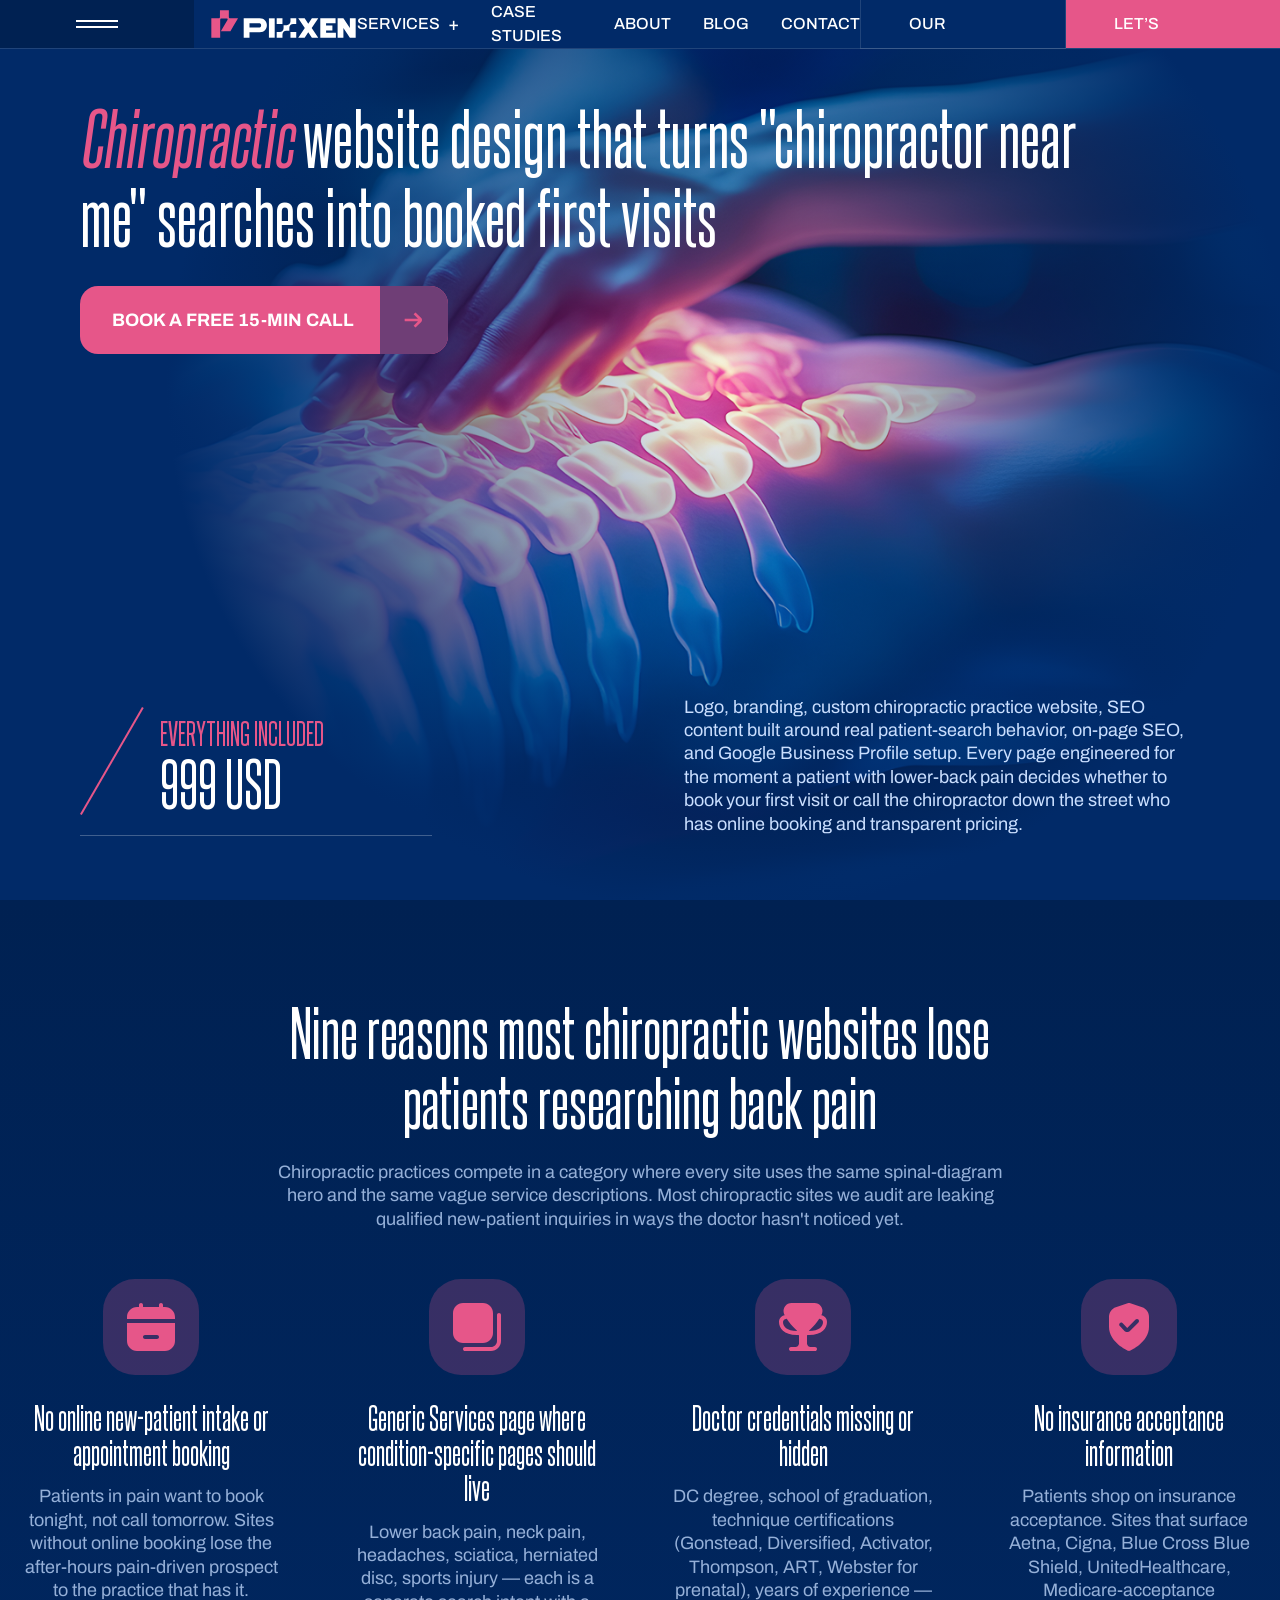
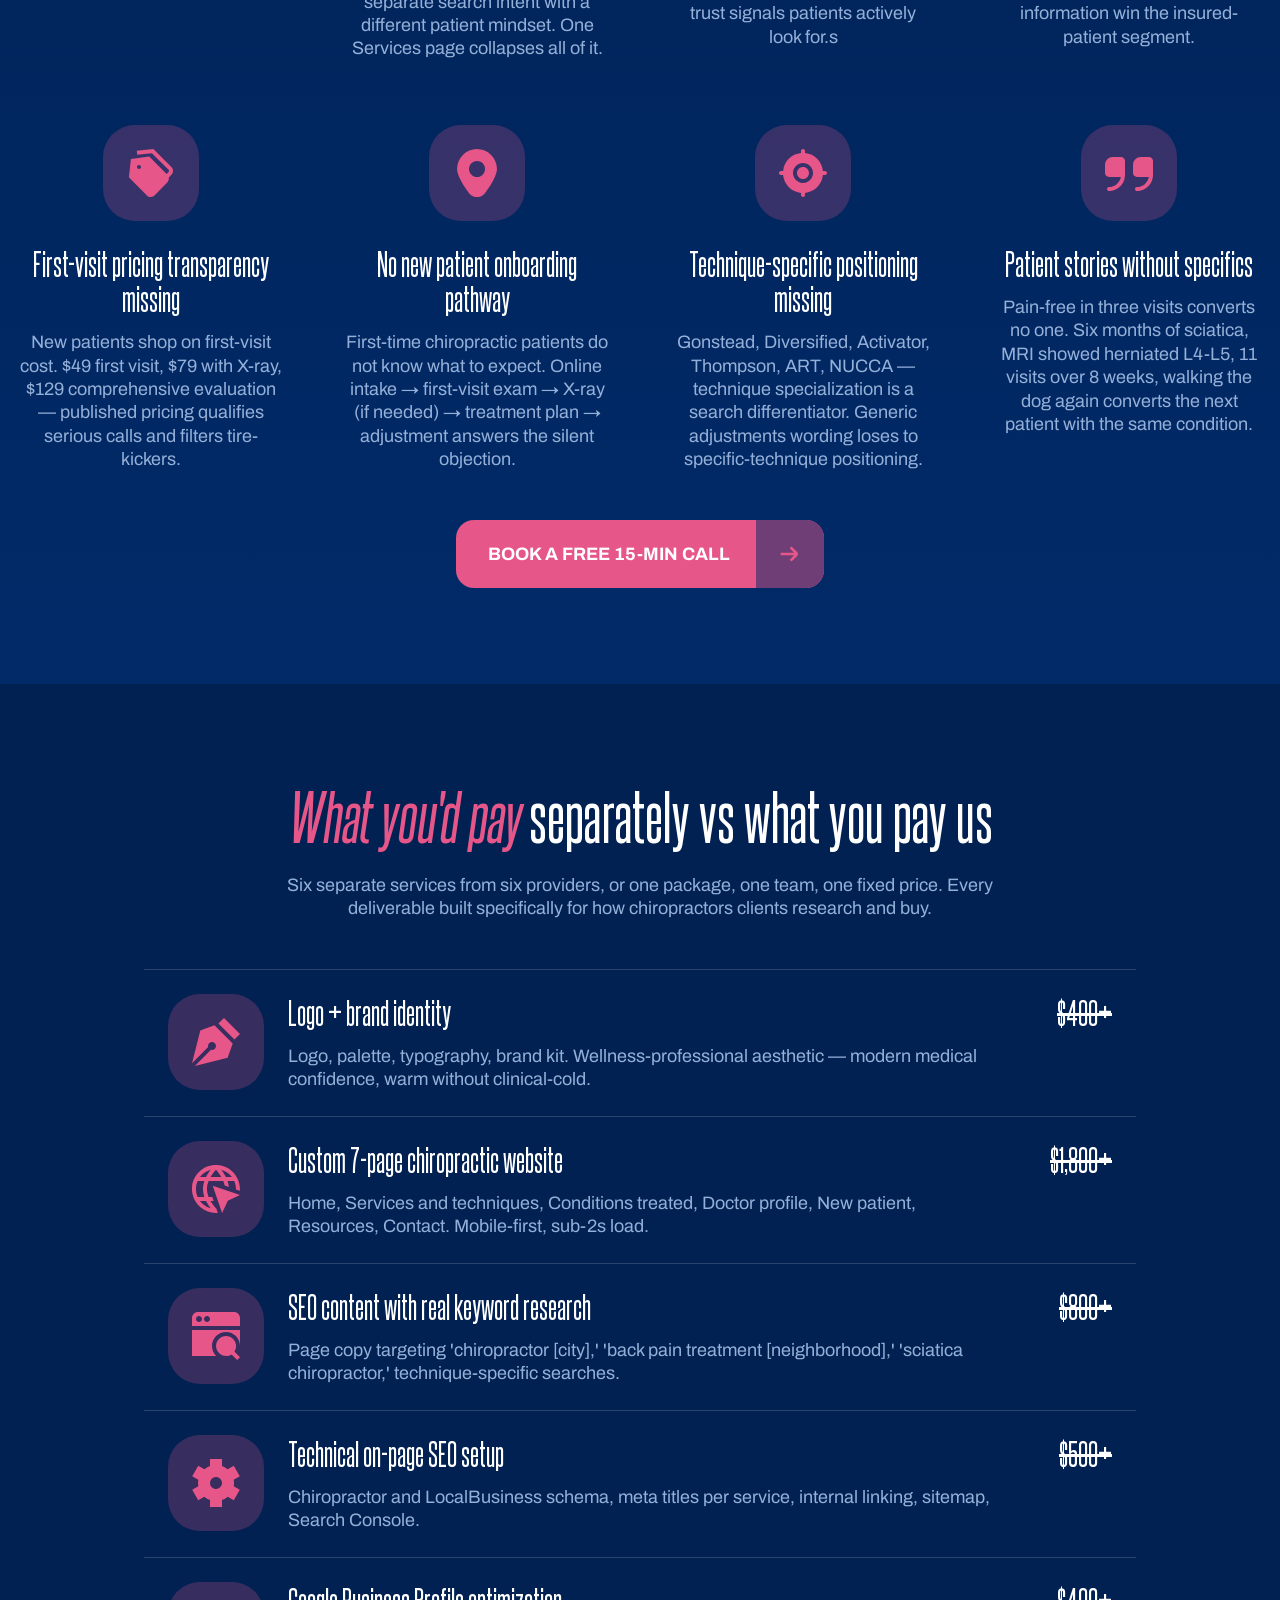
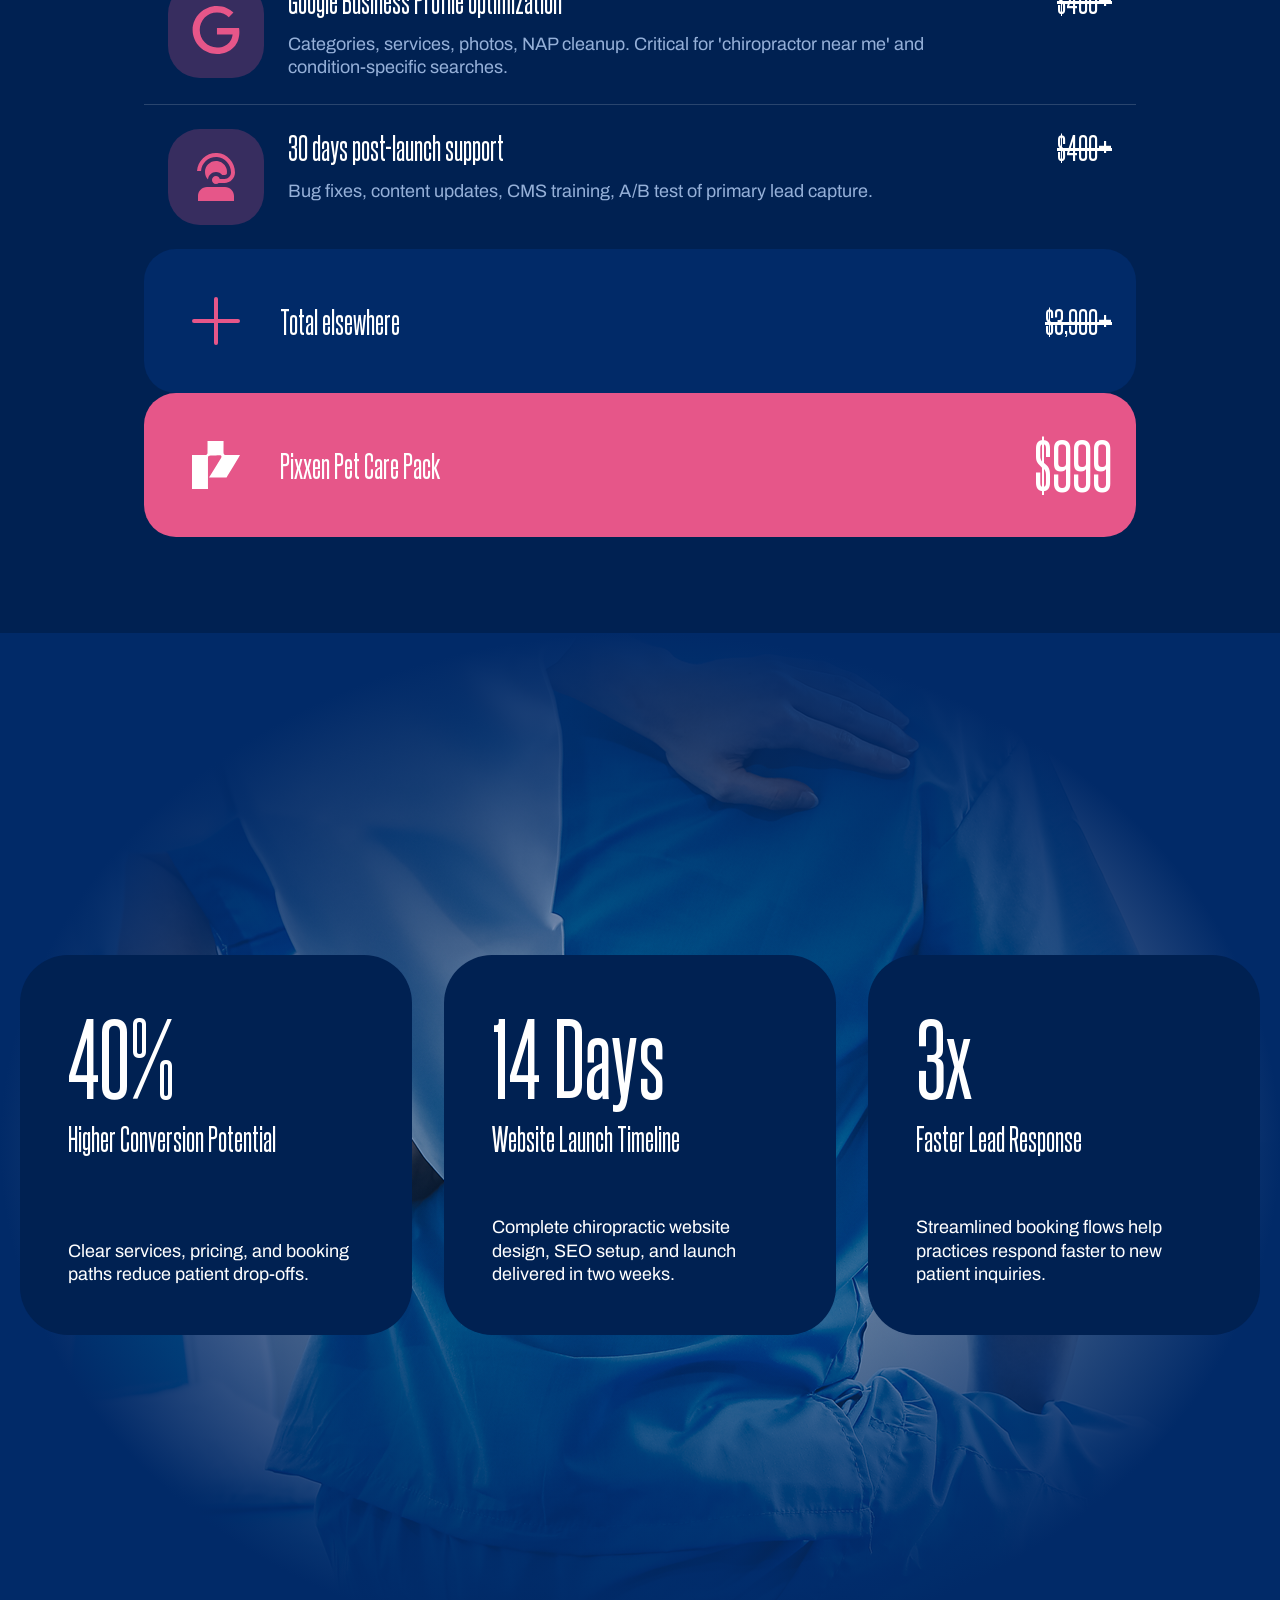
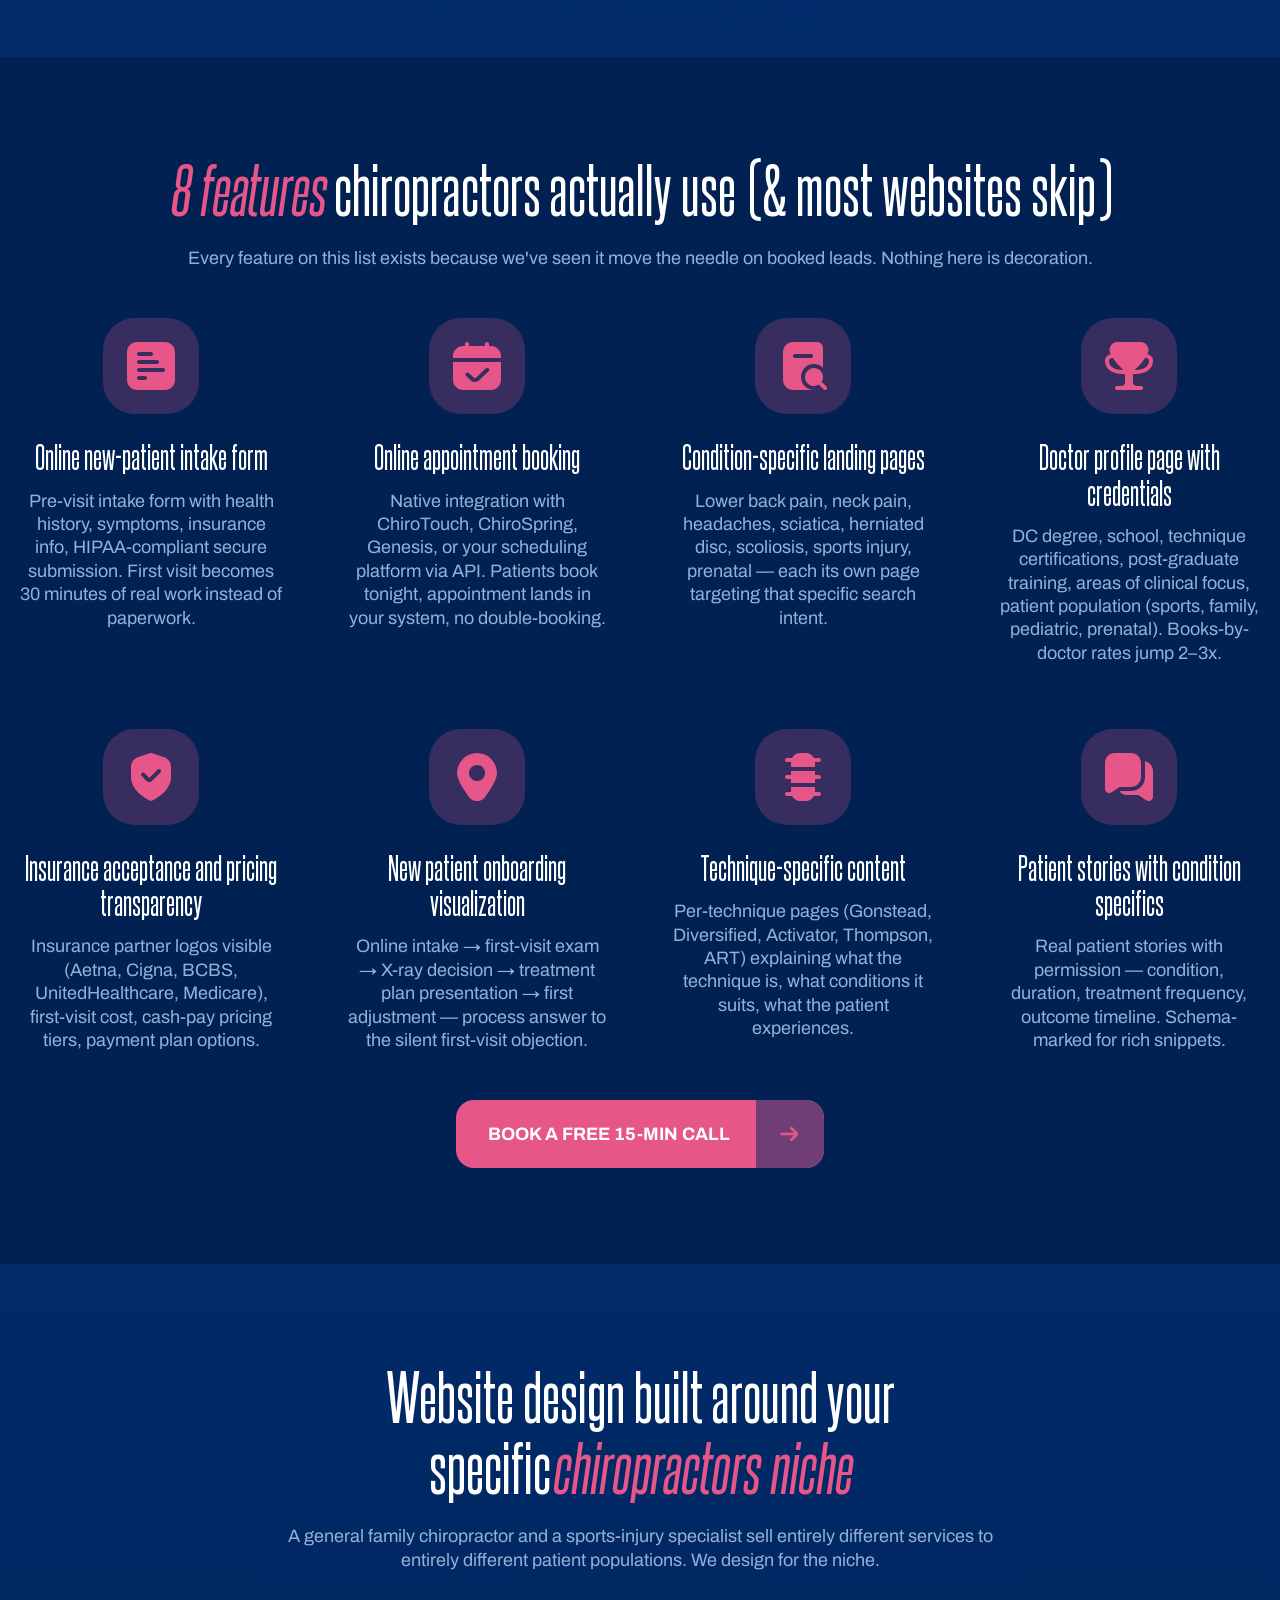
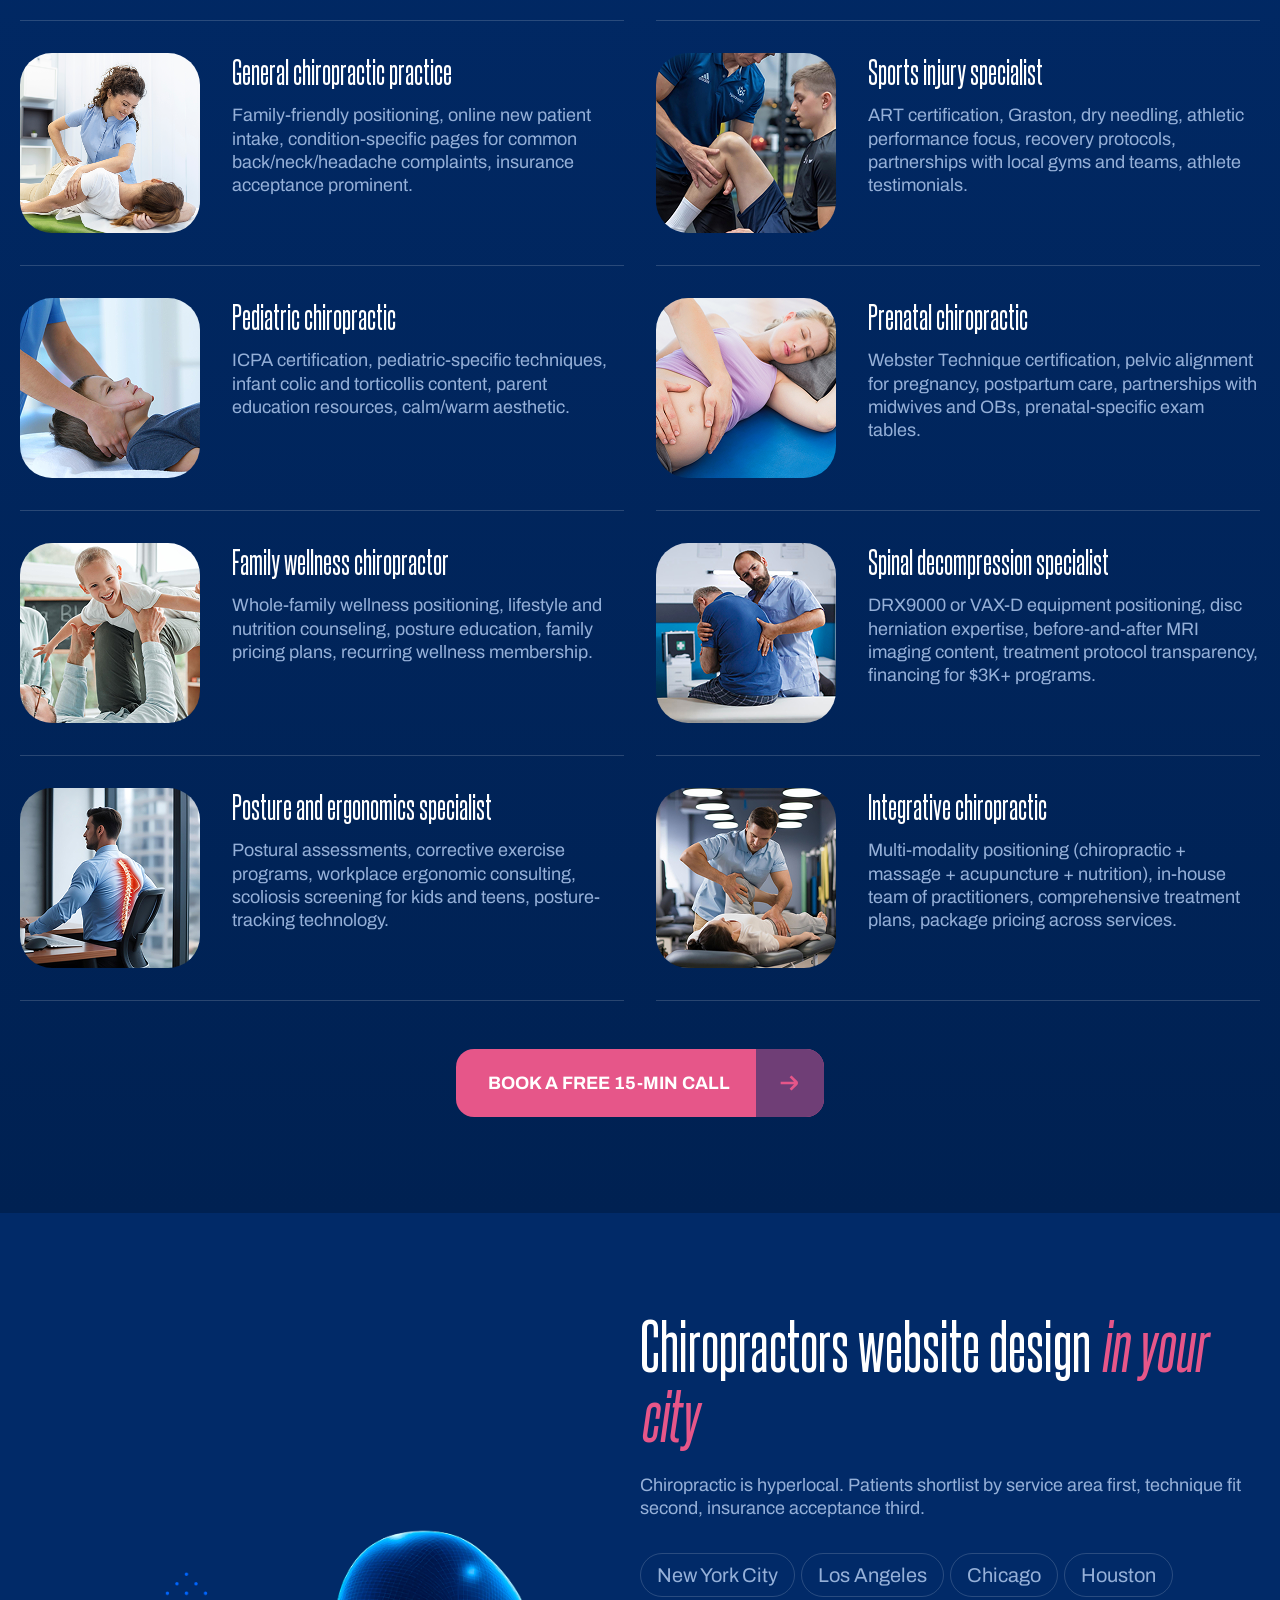
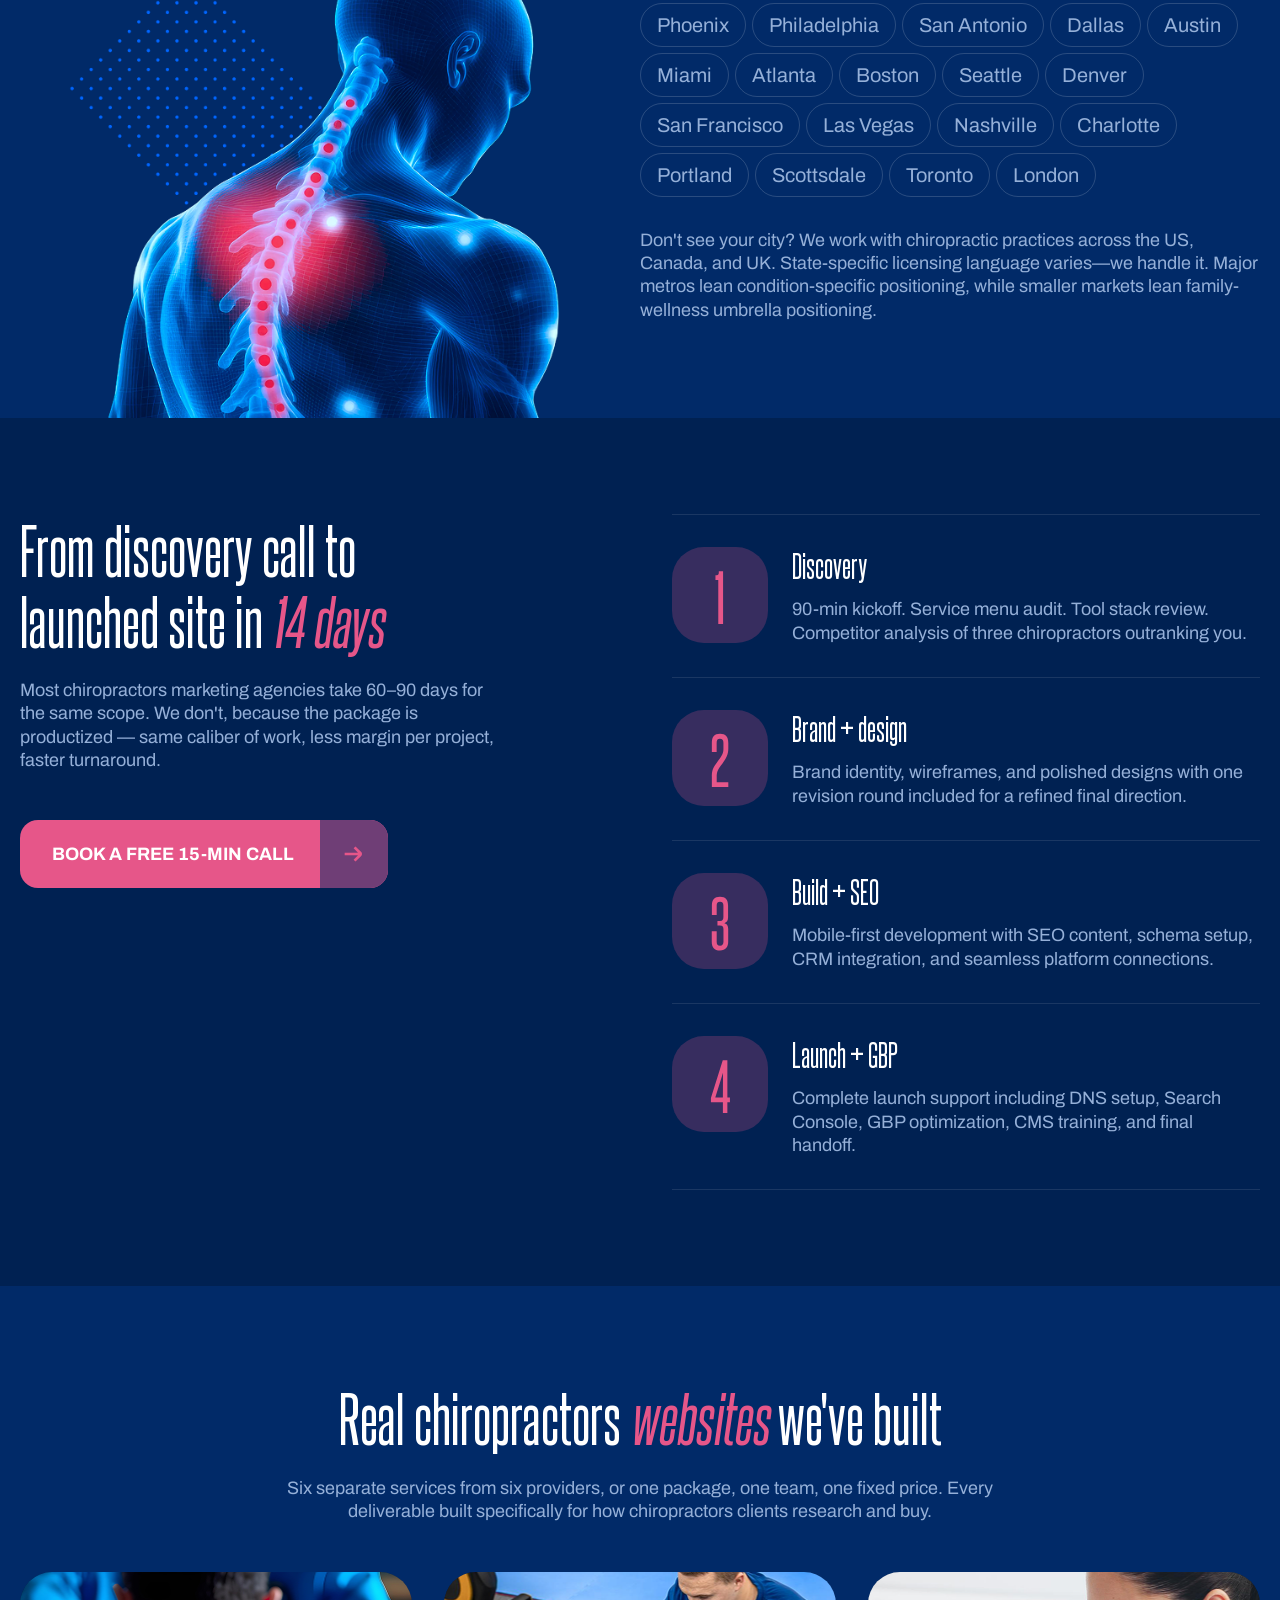
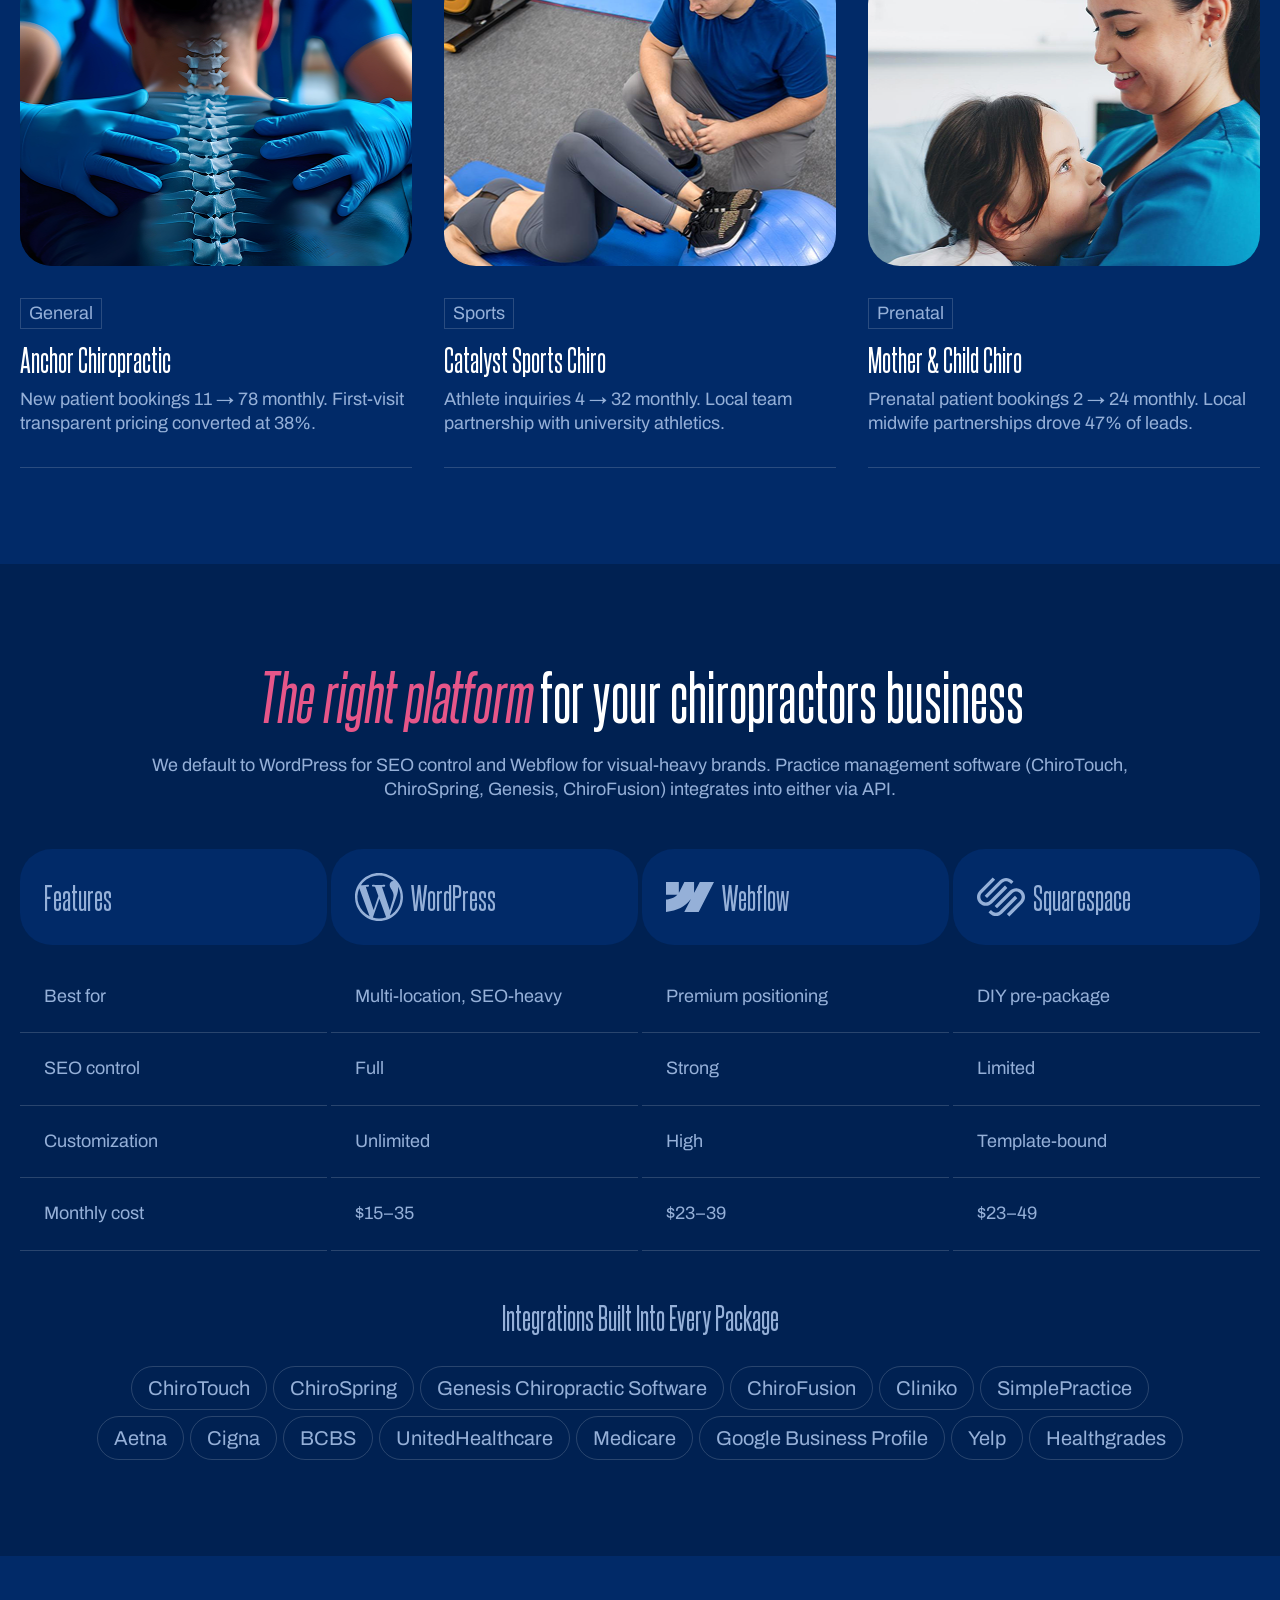
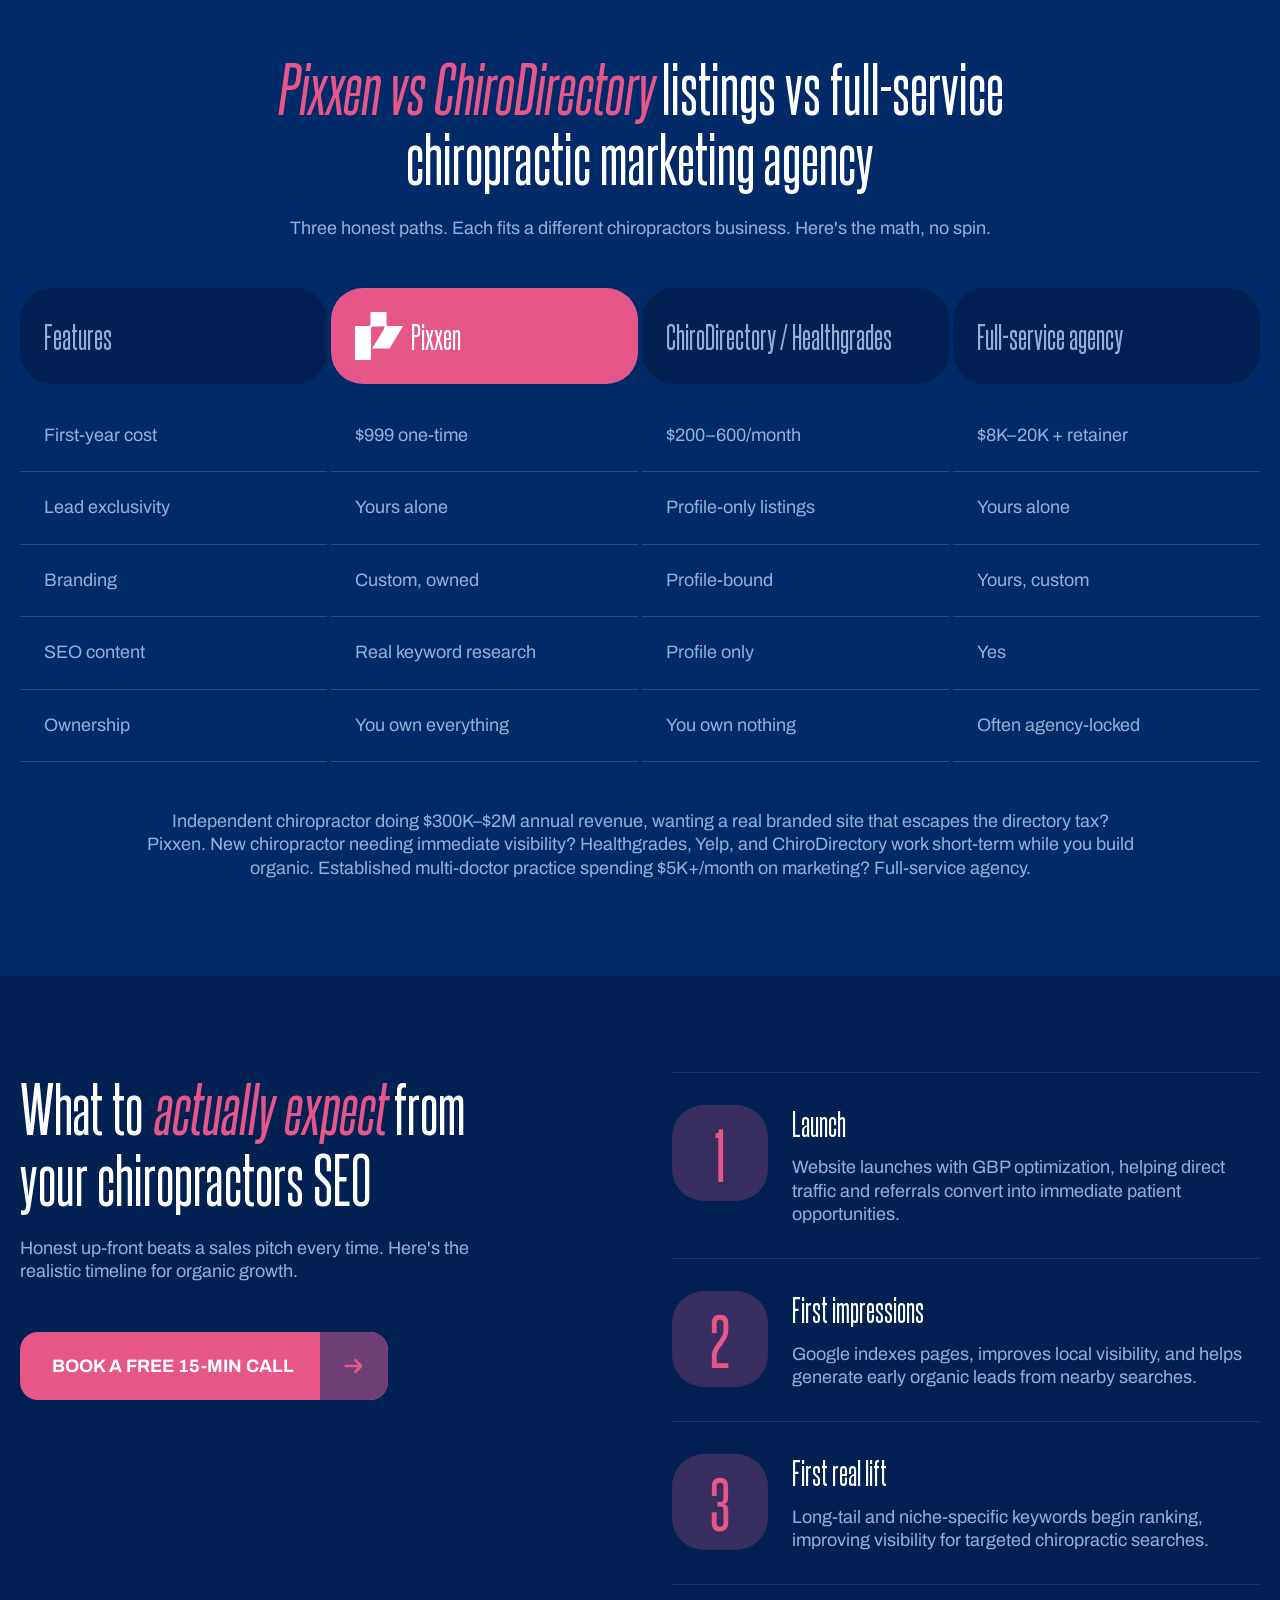
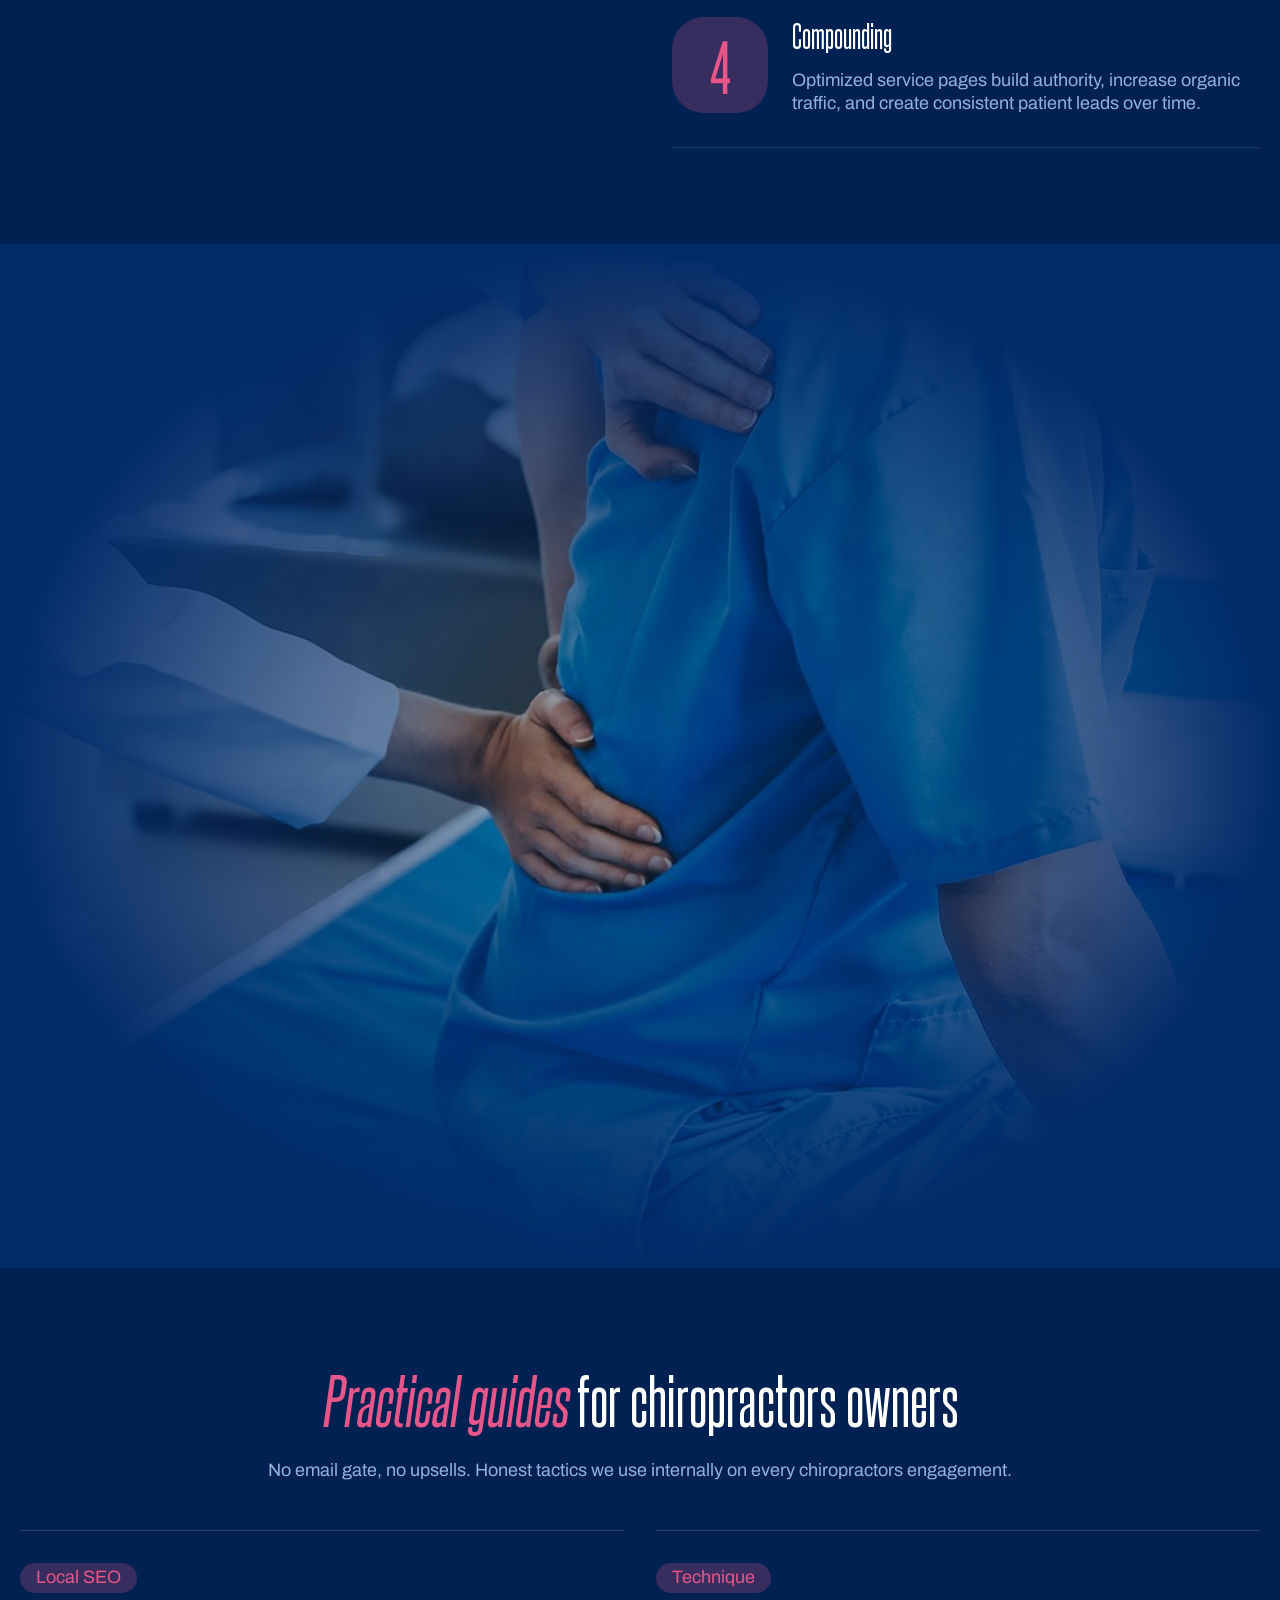
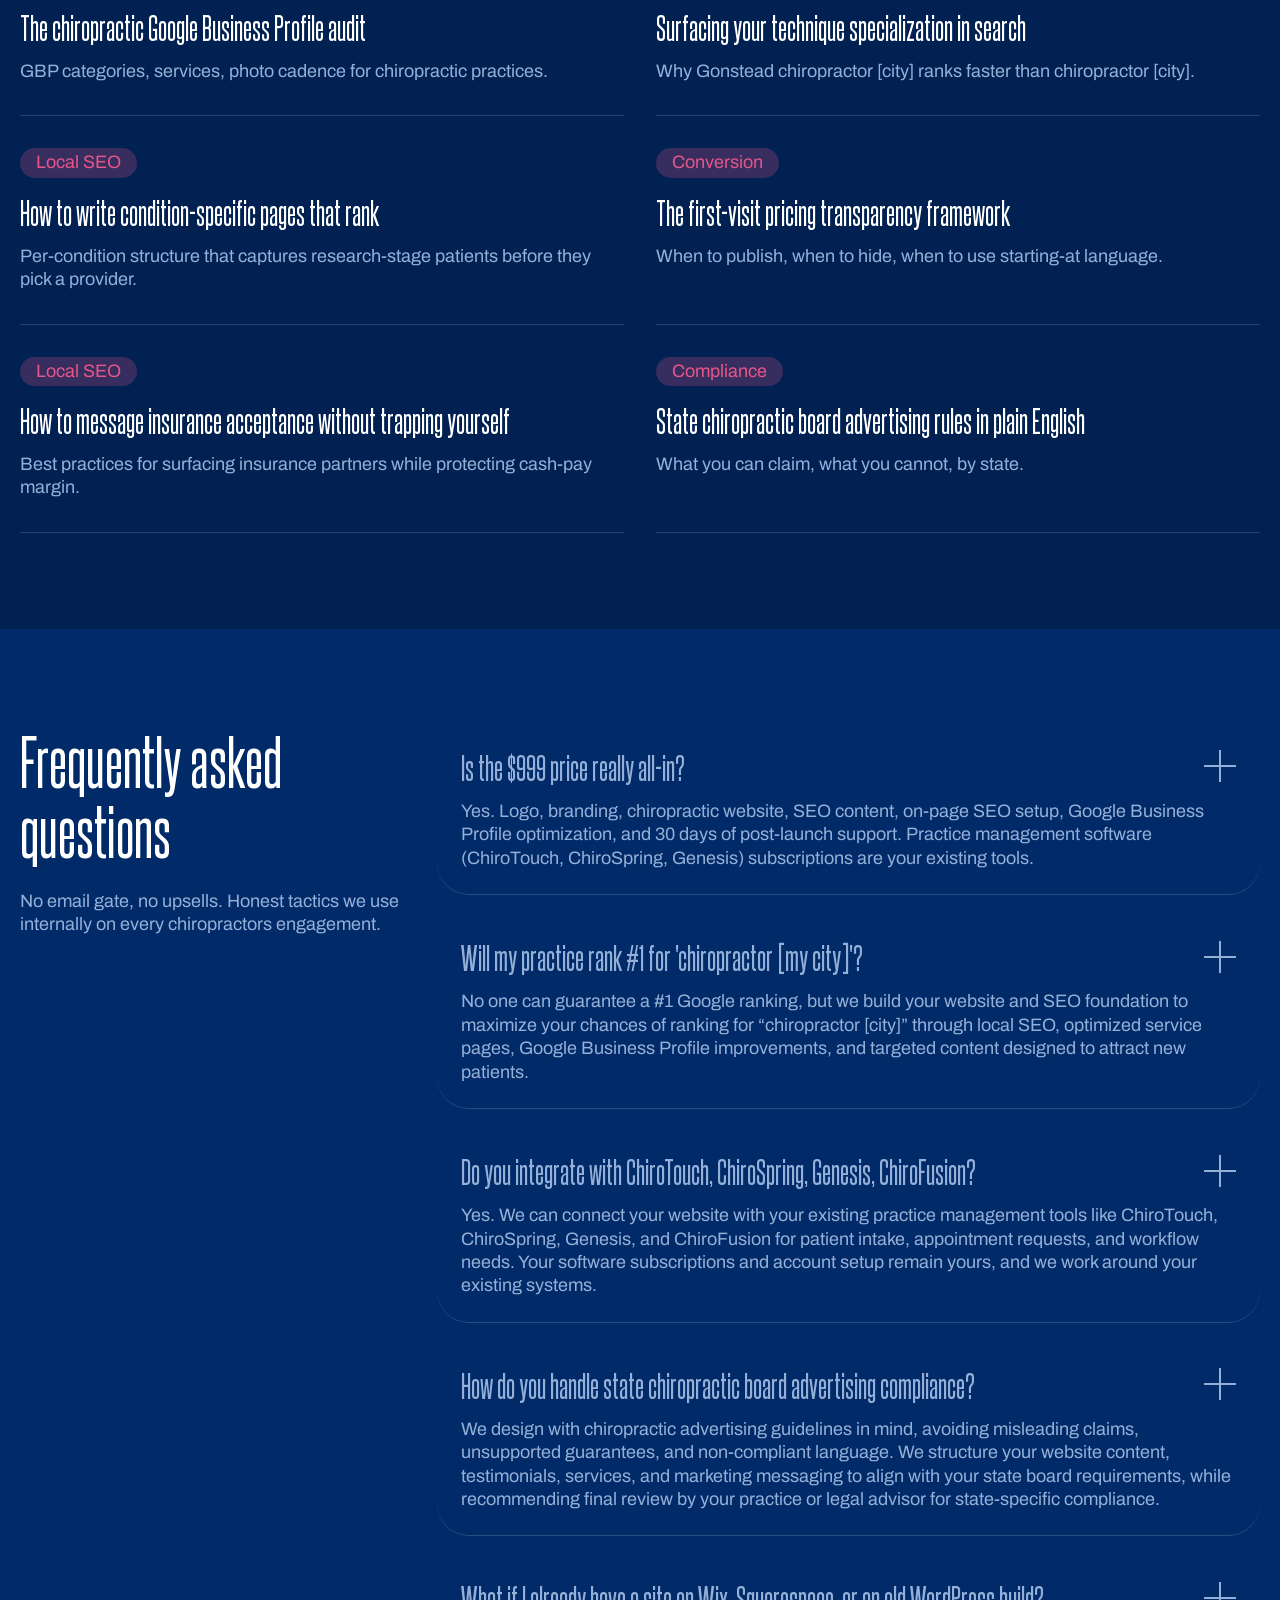
==== commit 12888671: "counter and parallax effect" ====
--- a/index.html
+++ b/index.html
@@ -428,14 +428,23 @@
 
   <!-- Banner section -->
   <section
-    class="chiropractic-heading-reveal relative w-full min-h-screen bg-cover bg-center text-white flex flex-col justify-between px-5 py-10 sm:px-8 md:px-12 lg:px-20 lg:py-16"
-    style="background-image: radial-gradient(43.84% 58.82% at 56.86% 42.6%, rgba(1,42,104,0) 0%, #012A68 100%), url('./assets/images/chiropractic-banner.png');">
+    class="chiro-reveal-head chiro-parallax relative w-full min-h-screen text-white flex flex-col justify-between px-5 py-10 sm:px-8 md:px-12 lg:px-20 lg:py-16 overflow-hidden">
+
+    <!-- Background Image -->
+    <img src="./assets/images/chiropractic-banner.png" alt=""
+      class="absolute inset-0 w-full h-full object-cover object-center z-0" />
+
+    <!-- Gradient Overlay -->
+    <div
+      class="absolute inset-0 bg-[radial-gradient(43.84%_58.82%_at_56.86%_42.6%,rgba(1,42,104,0)_0%,#012A68_100%)] z-0">
+    </div>
+
 
     <!-- Top Content -->
-    <div class="max-w-5xl pt-8">
+    <div class="max-w-5xl pt-8 relative z-10">
 
       <h1 class="font-steelfish font-normal leading-[110%]
-      text-[42px] sm:text-5xl md:text-6xl lg:text-[72px] ">
+    text-[42px] sm:text-5xl md:text-6xl lg:text-[72px]">
 
         <span class="text-[#E65689] italic">
           Chiropractic
@@ -484,8 +493,9 @@
 
     </div>
 
+
     <!-- Bottom Content -->
-    <div class="grid grid-cols-1 lg:grid-cols-12 gap-10 lg:gap-8 items-end mt-14 lg:mt-20">
+    <div class="grid grid-cols-1 lg:grid-cols-12 gap-10 lg:gap-8 items-end mt-14 lg:mt-20 relative z-10">
 
       <!-- Pricing -->
       <div class="lg:col-span-4">
@@ -501,15 +511,11 @@
           <div>
 
             <p class="font-steelfish uppercase text-[#E65689] text-2xl sm:text-3xl leading-[110%]">
-
               Everything included
-
             </p>
 
             <p class="font-steelfish uppercase text-5xl md:text-6xl leading-[110%]">
-
               999 USD
-
             </p>
 
           </div>
@@ -517,12 +523,13 @@
         </div>
 
       </div>
+
 
       <!-- Description -->
       <div class="lg:col-span-7 lg:col-start-6 lg:flex lg:justify-end">
 
         <p
-          class="max-w-129 text-sm sm:text-base md:text-lg leading-[120%] md:leading-[130%]  text-[#CADFFF] font-archivo">
+          class="max-w-129 text-sm sm:text-base md:text-lg leading-[120%] md:leading-[130%] text-[#CADFFF] font-archivo">
 
           Logo, branding, custom chiropractic practice website, SEO content built around real patient-search behavior,
           on-page SEO, and Google Business Profile setup. Every page engineered for the moment a patient with lower-back
@@ -540,7 +547,8 @@
 
 
   <!-- Nine reasons section -->
-  <section class="chiropractic-heading-reveal bg-[#FFF7E9] section-padding" style="background: linear-gradient(180deg, #002152 0%, #012A68 100%);">
+  <section class="chiro-reveal-head chiro-parallax bg-[#FFF7E9] section-padding"
+    style="background: linear-gradient(180deg, #002152 0%, #012A68 100%);">
 
     <div class="container ">
 
@@ -722,7 +730,7 @@
   <!-- Nine reasons section -->
 
   <!-- price plan section -->
-  <section class="chiropractic-heading-reveal w-full bg-[#002152] text-white section-padding ">
+  <section class="chiro-reveal-head chiro-parallax w-full bg-[#002152] text-white section-padding ">
     <div class="container">
       <!-- section heading -->
       <div
@@ -900,9 +908,9 @@
           <div class="flex items-center gap-4">
             <img src="assets/images/chiropractic-total-plus.svg" alt="icon"
               class="w-10 sm:w-10 md:w-16 lg:w-24 shrink-0">
-            <span class="font-steelfish text-white text-[26px] sm:text-[32px] leading-[110%]">
+            <h3 class="font-steelfish text-white text-[26px] sm:text-[32px] leading-[110%]">
               Total elsewhere
-            </span>
+            </h3>
           </div>
           <span class="font-steelfish text-[26px] sm:text-[32px] leading-[110%] text-white line-through shrink-0">
             $3,900+
@@ -915,9 +923,9 @@
           <div class="flex items-center gap-4">
             <img src="assets/images/chiropractic-pixxen-icon.svg" alt="icon"
               class="w-10 sm:w-10 md:w-16 lg:w-24 shrink-0">
-            <span class="font-steelfish text-white text-[26px] sm:text-[32px] leading-[110%]">
+            <h3 class="font-steelfish text-white text-[26px] sm:text-[32px] leading-[110%]">
               Pixxen Pet Care Pack
-            </span>
+            </h3>
           </div>
           <span class="font-steelfish text-[35px] sm:text-[50px] md:text-[64px] leading-[110%] text-white  shrink-0">
             $999
@@ -931,17 +939,23 @@
 
   <!-- Statistic section -->
   <section
-    class="chiropractic-heading-reveal relative w-full md:min-h-256 bg-[radial-gradient(50%_50%_at_50%_50%,rgba(1,42,104,0)_0%,#012A68_100%),url('../images/chiropractic-statistic-banner.png')] bg-cover bg-center bg-fixed  text-white flex items-center justify-center section-padding">
-
-    <div class="container">
+    class="chiro-reveal-head chiro-parallax relative w-full md:min-h-256 text-white flex items-center justify-center section-padding overflow-hidden">
+    <!-- Background Image -->
+    <img src="assets/images/chiropractic-statistic-banner.png" alt="chiropractic statistic banner"
+      class="absolute inset-0 w-full h-full object-cover object-center" />
+
+    <!-- Gradient Overlay -->
+    <div class="absolute inset-0 bg-[radial-gradient(50%_50%_at_50%_50%,rgba(1,42,104,0)_0%,#012A68_100%)]"></div>
+
+    <div class="container relative z-10">
       <div class="grid grid-cols-1 md:col-span-2 lg:grid-cols-3 gap-3 md:gap-6 lg:gap-8 z-10">
 
         <!-- Card 1 -->
         <div
-          class="bg-[#002152] rounded-xl sm:rounded-2xl md:rounded-3xl lg:rounded-4xl xl:rounded-[48px] p-6 md:p-8 lg:p-12 flex flex-col justify-between min-h-60 md:min-h-95 sm:min-h-120 ">
+          class="bg-[#002152] rounded-xl sm:rounded-2xl md:rounded-3xl lg:rounded-4xl xl:rounded-[48px] p-6 md:p-8 lg:p-12 flex flex-col justify-between min-h-60 md:min-h-95 sm:min-h-120">
           <div>
             <p class="font-steelfish text-[50px] md:text-[70px] lg:text-[96px] text-white leading-[110%] mb-3">
-              40%
+              <span class="chiro-counter" data-target="40" data-suffix="%">40%</span>
             </p>
             <p class="font-steelfish text-[26px] md:text-[32px] text-white leading-[110%]">
               Higher Conversion Potential
@@ -951,12 +965,14 @@
             Clear services, pricing, and booking paths reduce patient drop-offs.
           </p>
         </div>
+
+
         <!-- Card 2 -->
         <div
-          class="bg-[#002152] rounded-xl sm:rounded-2xl md:rounded-3xl lg:rounded-4xl xl:rounded-[48px] p-6 md:p-8 lg:p-12 flex flex-col justify-between min-h-60 md:min-h-95 sm:min-h-120 ">
+          class="bg-[#002152] rounded-xl sm:rounded-2xl md:rounded-3xl lg:rounded-4xl xl:rounded-[48px] p-6 md:p-8 lg:p-12 flex flex-col justify-between min-h-60 md:min-h-95 sm:min-h-120">
           <div>
             <p class="font-steelfish text-[50px] md:text-[70px] lg:text-[96px] text-white leading-[110%] mb-3">
-              14 Days
+              <span class="chiro-counter" data-target="14" data-suffix=" Days">14 Days</span>
             </p>
             <p class="font-steelfish text-[26px] md:text-[32px] text-white leading-[110%]">
               Website Launch Timeline
@@ -966,12 +982,14 @@
             Complete chiropractic website design, SEO setup, and launch delivered in two weeks.
           </p>
         </div>
+
+
         <!-- Card 3 -->
         <div
-          class="bg-[#002152] rounded-xl sm:rounded-2xl md:rounded-3xl lg:rounded-4xl xl:rounded-[48px] p-6 md:p-8 lg:p-12 flex flex-col justify-between min-h-60 md:min-h-95 sm:min-h-120 ">
+          class="bg-[#002152] rounded-xl sm:rounded-2xl md:rounded-3xl lg:text-4xl xl:rounded-[48px] p-6 md:p-8 lg:p-12 flex flex-col justify-between min-h-60 md:min-h-95 sm:min-h-120">
           <div>
             <p class="font-steelfish text-[50px] md:text-[70px] lg:text-[96px] text-white leading-[110%] mb-3">
-              3x
+              <span class="chiro-counter" data-target="3" data-suffix="x">3x</span>
             </p>
             <p class="font-steelfish text-[26px] md:text-[32px] text-white leading-[110%]">
               Faster Lead Response
@@ -990,7 +1008,7 @@
 
 
   <!-- 08 Feature section -->
-  <section class="chiropractic-heading-reveal bg-[#002152] section-padding">
+  <section class="chiro-reveal-head chiro-parallax bg-[#002152] section-padding">
 
     <div class="container ">
 
@@ -1171,7 +1189,8 @@
   <!-- 08 Feature section -->
 
   <!-- chiropractors niche section -->
-  <section class="chiropractic-heading-reveal bg-[#002152] section-padding" style="background: linear-gradient(180deg, #012A68 0%, #002152 100%);">
+  <section class="chiro-reveal-head chiro-parallax bg-[#002152] section-padding"
+    style="background: linear-gradient(180deg, #012A68 0%, #002152 100%);">
     <div class="container">
 
       <!-- section heading -->
@@ -1425,14 +1444,21 @@
   <!-- chiropractors niche section -->
 
   <!-- Chiropractor Cities Section -->
-  <section class="chiropractic-heading-reveal bg-[#012A68]">
+  <section class="chiro-reveal-head chiro-parallax bg-[#012A68] overflow-hidden">
     <div class="container">
       <div class="grid grid-cols-1 lg:grid-cols-12 lg:items-stretch">
 
         <!-- Left Column: Image -->
-        <div class="lg:col-span-6 flex justify-center items-end">
+        <div class="lg:col-span-6 flex justify-center items-end relative">
+
           <img src="assets/images/chiropractic-spiralbg.png" alt="Chiropractic Spine Diagram"
-            class="w-3/4 sm:w-2/3 md:w-4/5 lg:w-full  h-auto object-contain" />
+            class="chiropractic-spiral-img w-3/4 sm:w-2/3 md:w-4/5 lg:w-full h-auto object-contain" />
+
+          <!-- Mobile Gradient Overlay -->
+          <div
+            class="absolute -inset-[10%] md:hidden bg-[radial-gradient(50%_50%_at_50%_50%,rgba(1,42,104,0)_0%,#012A68_100%)] pointer-events-none">
+          </div>
+
         </div>
 
 
@@ -1569,7 +1595,7 @@
 
 
   <!-- Discovery to Launch section -->
-  <section class="chiropractic-heading-reveal bg-[#002152] section-padding">
+  <section class="chiro-reveal-head chiro-parallax bg-[#002152] section-padding">
     <div class="container">
       <div class="grid grid-cols-1 lg:grid-cols-12 gap-6 md:gap-12 lg:gap-16 ">
 
@@ -1710,7 +1736,7 @@
   <!-- Discovery to Launch section -->
 
   <!-- Project showcase section -->
-  <section class="chiropractic-heading-reveal bg-[#012A68] text-white section-padding relative overflow-hidden">
+  <section class="chiro-reveal-head chiro-parallax bg-[#012A68] text-white section-padding relative overflow-hidden">
     <div class="container">
 
       <!-- Section Heading -->
@@ -1741,7 +1767,7 @@
             class="chiropractic-work-media relative overflow-hidden rounded-xl sm:rounded-2xl md:rounded-3xl lg:rounded-4xl aspect-4/3 bg-[#001F4D] cursor-none">
 
             <img src="assets/images/chiropractic-project01.png" alt="Anchor Chiropractic Case Study"
-              class="absolute inset-0 w-full h-full object-cover transition-transform duration-800 ease-out group-hover:scale-[1.06]" />
+              class="absolute inset-0 w-full h-[120%] object-cover transition-transform duration-800 ease-out group-hover:scale-[1.06]" />
 
 
             <!-- Overlay -->
@@ -1798,7 +1824,7 @@
             class="chiropractic-work-media relative overflow-hidden rounded-xl sm:rounded-2xl md:rounded-3xl lg:rounded-4xl aspect-4/3 bg-[#001F4D] cursor-none">
 
             <img src="assets/images/chiropractic-project02.png" alt="Catalyst Sports Chiro Case Study"
-              class="absolute inset-0 w-full h-full object-cover transition-transform duration-800 ease-out group-hover:scale-[1.06]" />
+              class="absolute inset-0 w-full h-[120%] object-cover transition-transform duration-800 ease-out group-hover:scale-[1.06]" />
 
 
             <!-- Overlay -->
@@ -1855,7 +1881,7 @@
             class="chiropractic-work-media relative overflow-hidden rounded-xl sm:rounded-2xl md:rounded-3xl lg:rounded-4xl aspect-4/3 bg-[#001F4D] cursor-none">
 
             <img src="assets/images/chiropractic-project03.png" alt="Mother & Child Chiroy case study"
-              class="absolute inset-0 w-full h-full object-cover transition-transform duration-800 ease-out group-hover:scale-[1.06]" />
+              class="absolute inset-0 w-full h-[120%] object-cover transition-transform duration-800 ease-out group-hover:scale-[1.06]" />
 
 
             <!-- Overlay -->
@@ -1915,7 +1941,7 @@
 
 
   <!-- The right platform section -->
-  <section class="chiropractic-heading-reveal bg-[#002152] section-padding overflow-hidden">
+  <section class="chiro-reveal-head chiro-parallax bg-[#002152] section-padding overflow-hidden">
     <div class="container">
 
       <!-- section heading -->
@@ -2130,7 +2156,7 @@
 
 
   <!-- Pixxen vs ChiroDirectory -->
-  <section class="chiropractic-heading-reveal bg-[#012A68] section-padding overflow-hidden">
+  <section class="chiro-reveal-head chiro-parallax bg-[#012A68] section-padding overflow-hidden">
     <div class="container">
 
       <!-- section heading -->
@@ -2299,7 +2325,7 @@
 
 
   <!-- 'what to expect' section -->
-  <section class="chiropractic-heading-reveal bg-[#002152] section-padding">
+  <section class="chiro-reveal-head chiro-parallax bg-[#002152] section-padding">
     <div class="container">
       <div class="grid grid-cols-1 lg:grid-cols-12 gap-6 md:gap-12 lg:gap-16 ">
 
@@ -2440,7 +2466,14 @@
 
   <!-- Client testimonial section -->
   <section
-    class="chiropractic-heading-reveal relative w-full min-h-120 md:min-h-160 lg:min-h-256 bg-[radial-gradient(50%_50%_at_50%_50%,rgba(1,42,104,0)_0%,#012A68_100%),url('../images/chiropractic-testimonial-banner.png')] bg-cover bg-center bg-fixed  text-white flex items-center justify-center section-padding">
+    class="chiro-reveal-head chiro-parallax relative w-full min-h-120 md:min-h-160 lg:min-h-256 text-white flex items-center justify-center section-padding overflow-hidden">
+    <!-- Background Image -->
+    <img src="assets/images/chiropractic-testimonial-banner.png" alt=""
+      class="absolute inset-0 w-full h-full object-cover object-center z-0" />
+
+    <!-- Gradient Overlay -->
+    <div class="absolute inset-0 bg-[radial-gradient(50%_50%_at_50%_50%,rgba(1,42,104,0)_0%,#012A68_100%)] z-0">
+    </div>
     <div class="relative container z-10">
 
       <div id="chiropractic-testimonial-slider" class="splide">
@@ -2492,7 +2525,7 @@
 
 
   <!-- Practical guides for chiropractors owners section -->
-  <section class="chiropractic-heading-reveal bg-[#002152] section-padding" style="background: linear-gradient(180deg, #012A68 0%, #002152 100%);">
+  <section class="chiro-reveal-head chiro-parallax bg-[#002152] section-padding">
     <div class="container">
 
       <!-- section heading -->
@@ -2643,7 +2676,7 @@
 
 
   <!-- FAQ Section -->
-  <section class="chiropractic-heading-reveal bg-[#012A68] section-padding">
+  <section class="chiro-reveal-head chiro-parallax bg-[#012A68] section-padding">
     <div class="container">
       <div class="grid grid-cols-1 lg:grid-cols-12 gap-3 items-start">
         <!-- Left Column -->
@@ -3206,7 +3239,7 @@
 
 
   <!-- cta section start -->
-  <section class="chiropractic-heading-reveal cta-sections  overflow-hidden section-padding bg-[#002152] text-center relative">
+  <section class="chiro-reveal-head cta-sections  overflow-hidden section-padding bg-[#002152] text-center relative">
     <img src="assets/images/shape-top.png"
       class="img-fluid absolute top-0 left-0 xl:max-w-full lg:max-w-75 md:max-w-50 sm:max-w-37.5 sm:block hidden"
       alt="">
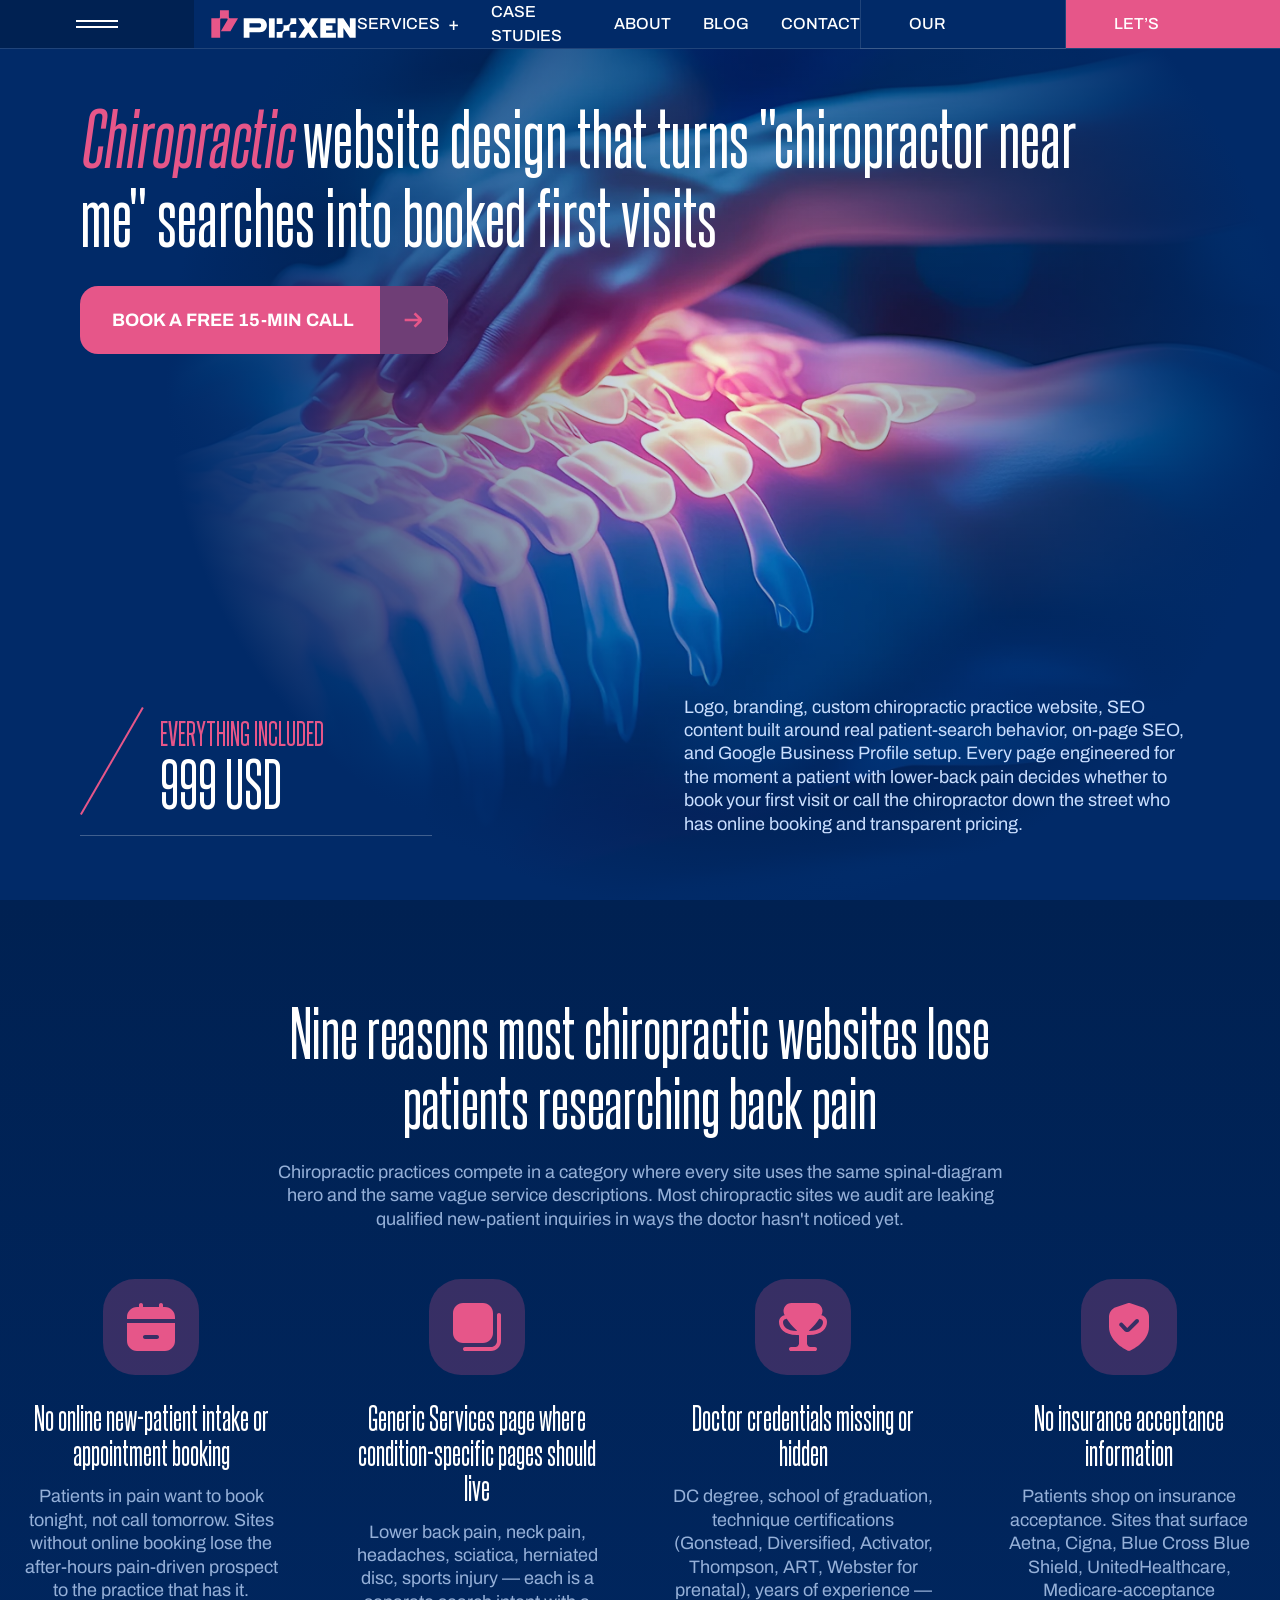
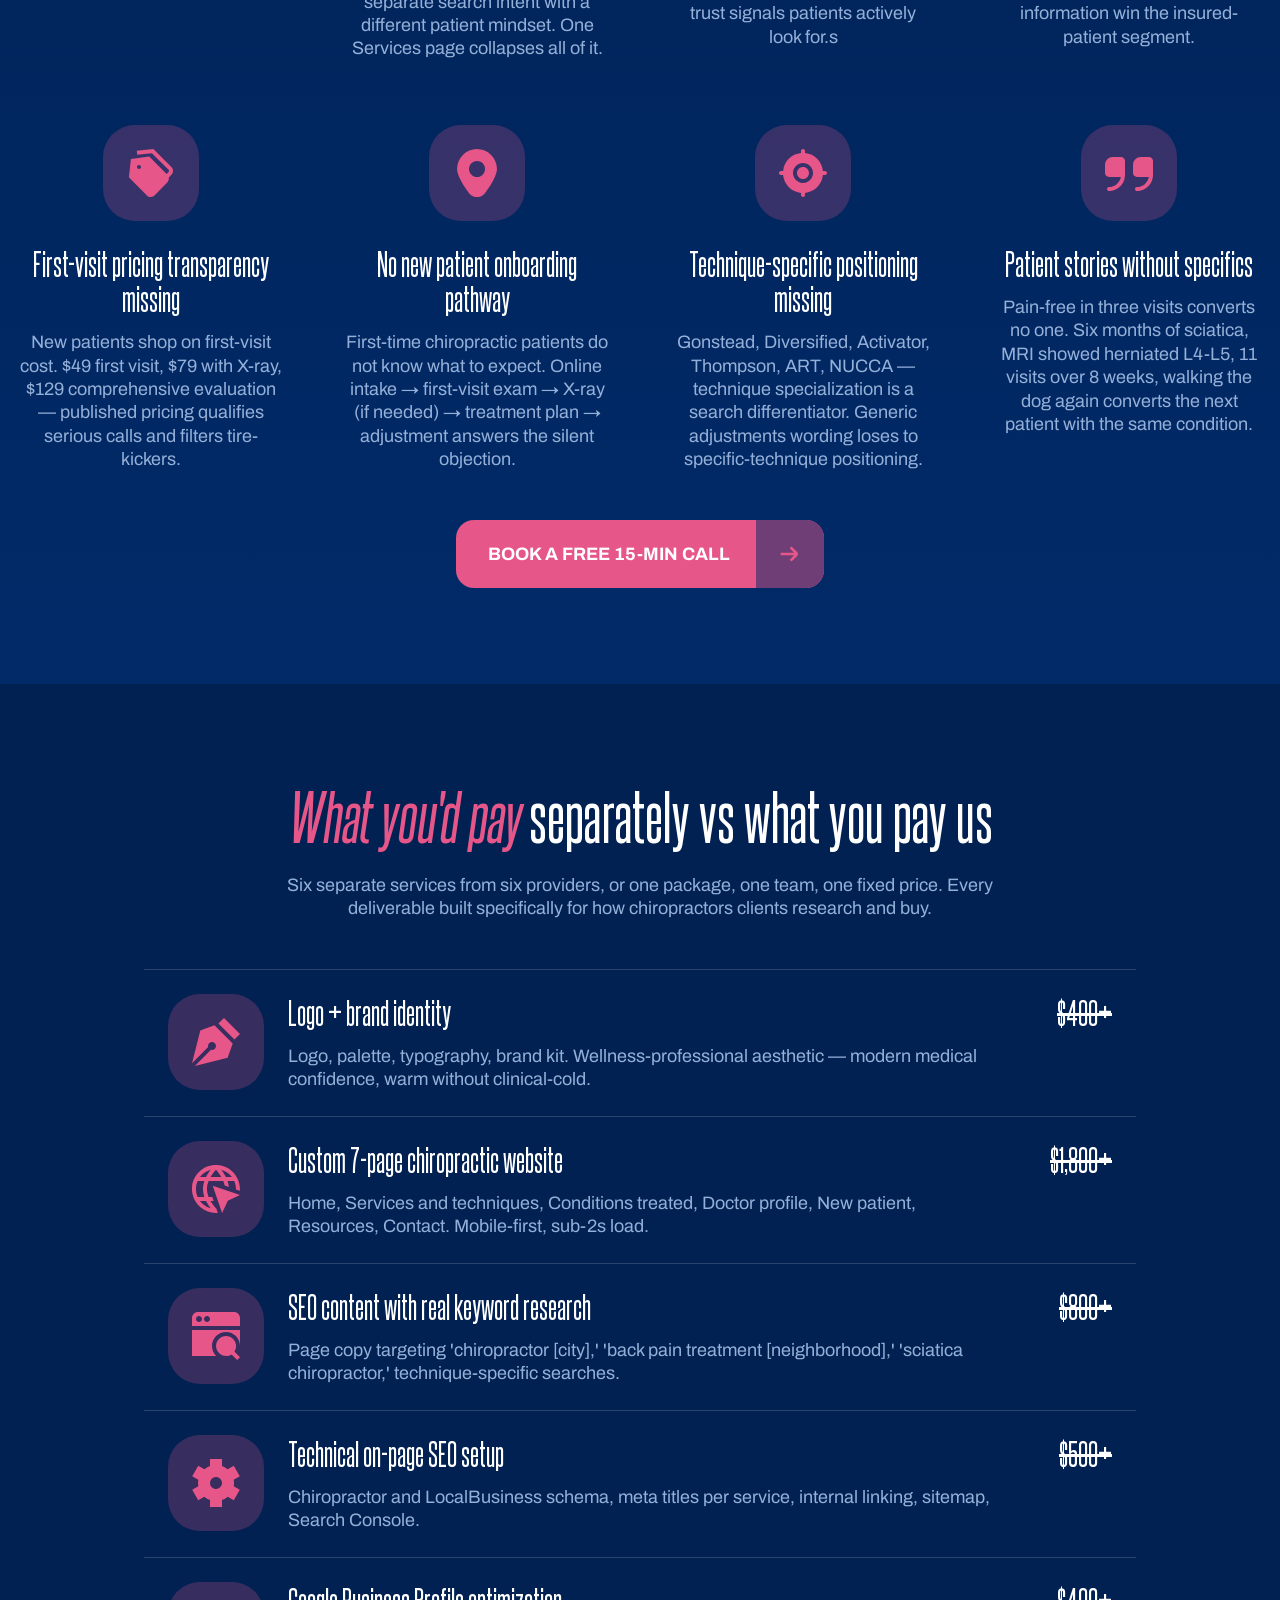
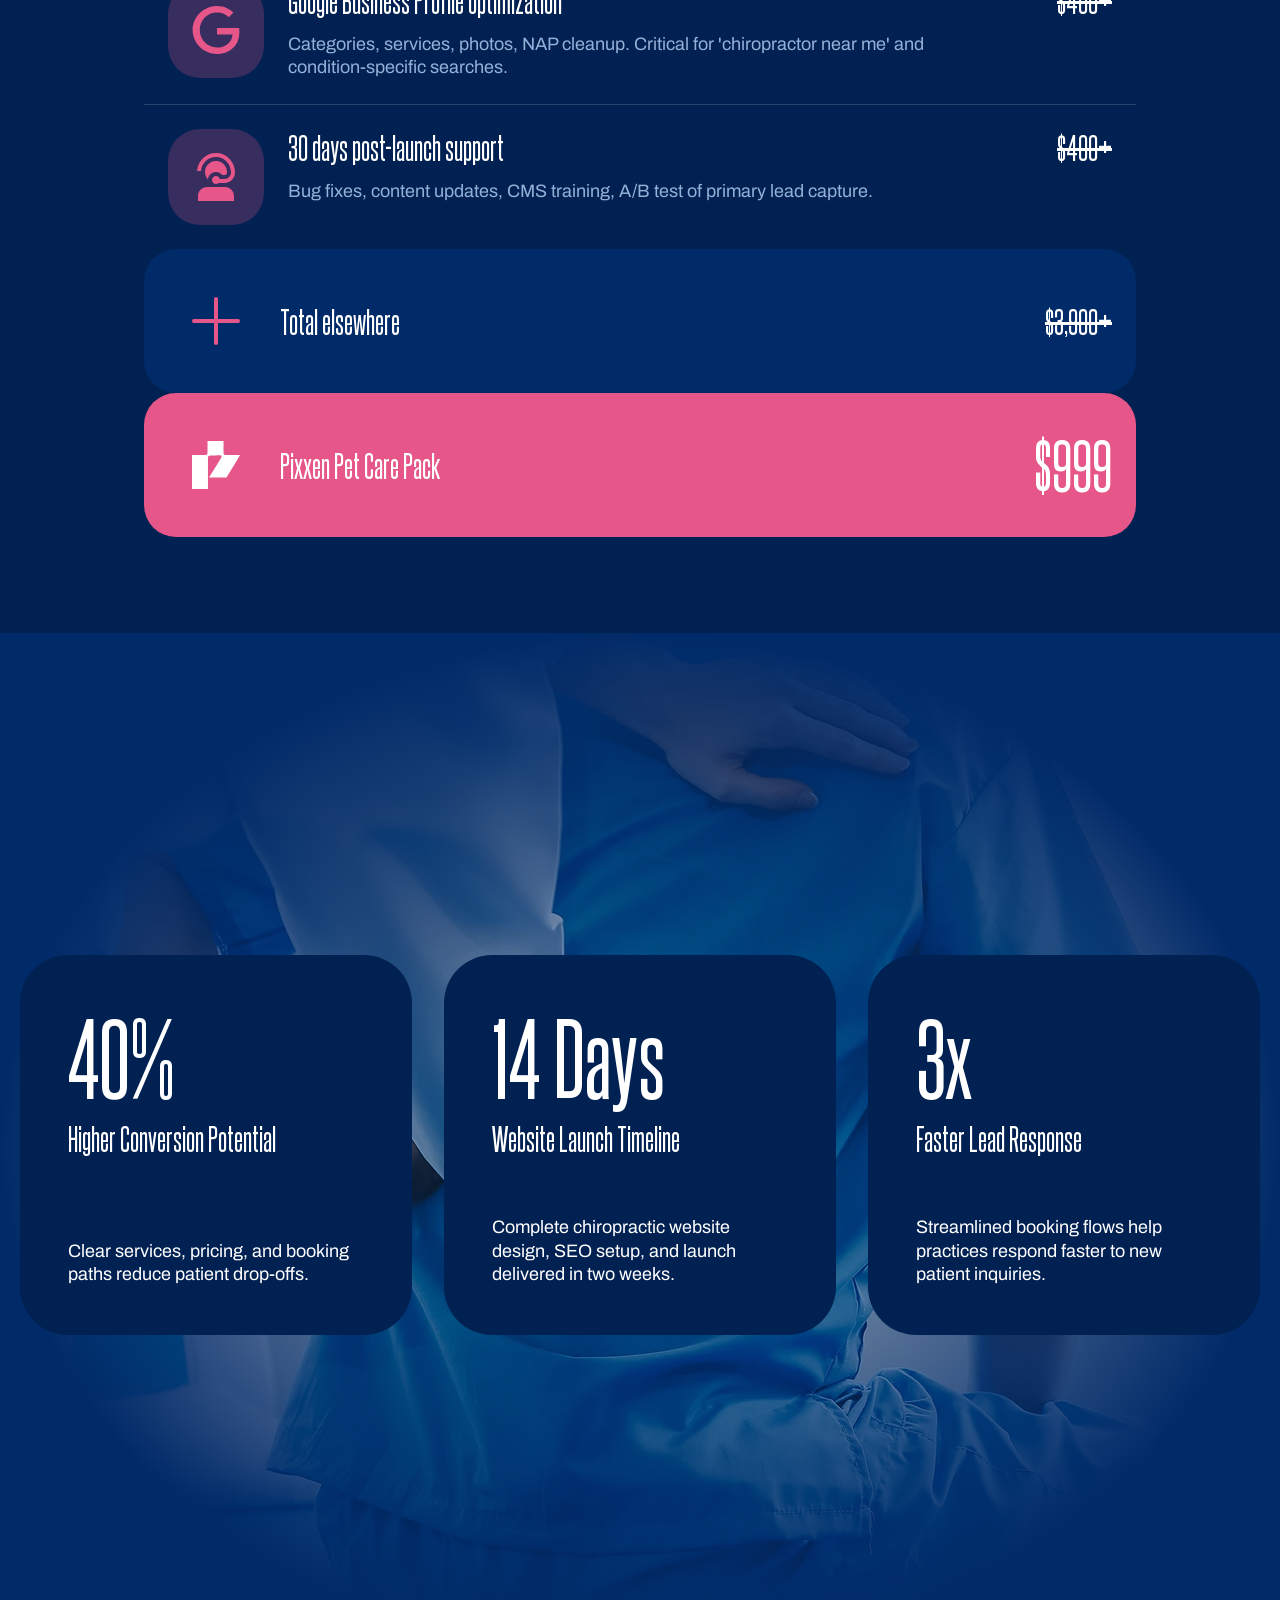
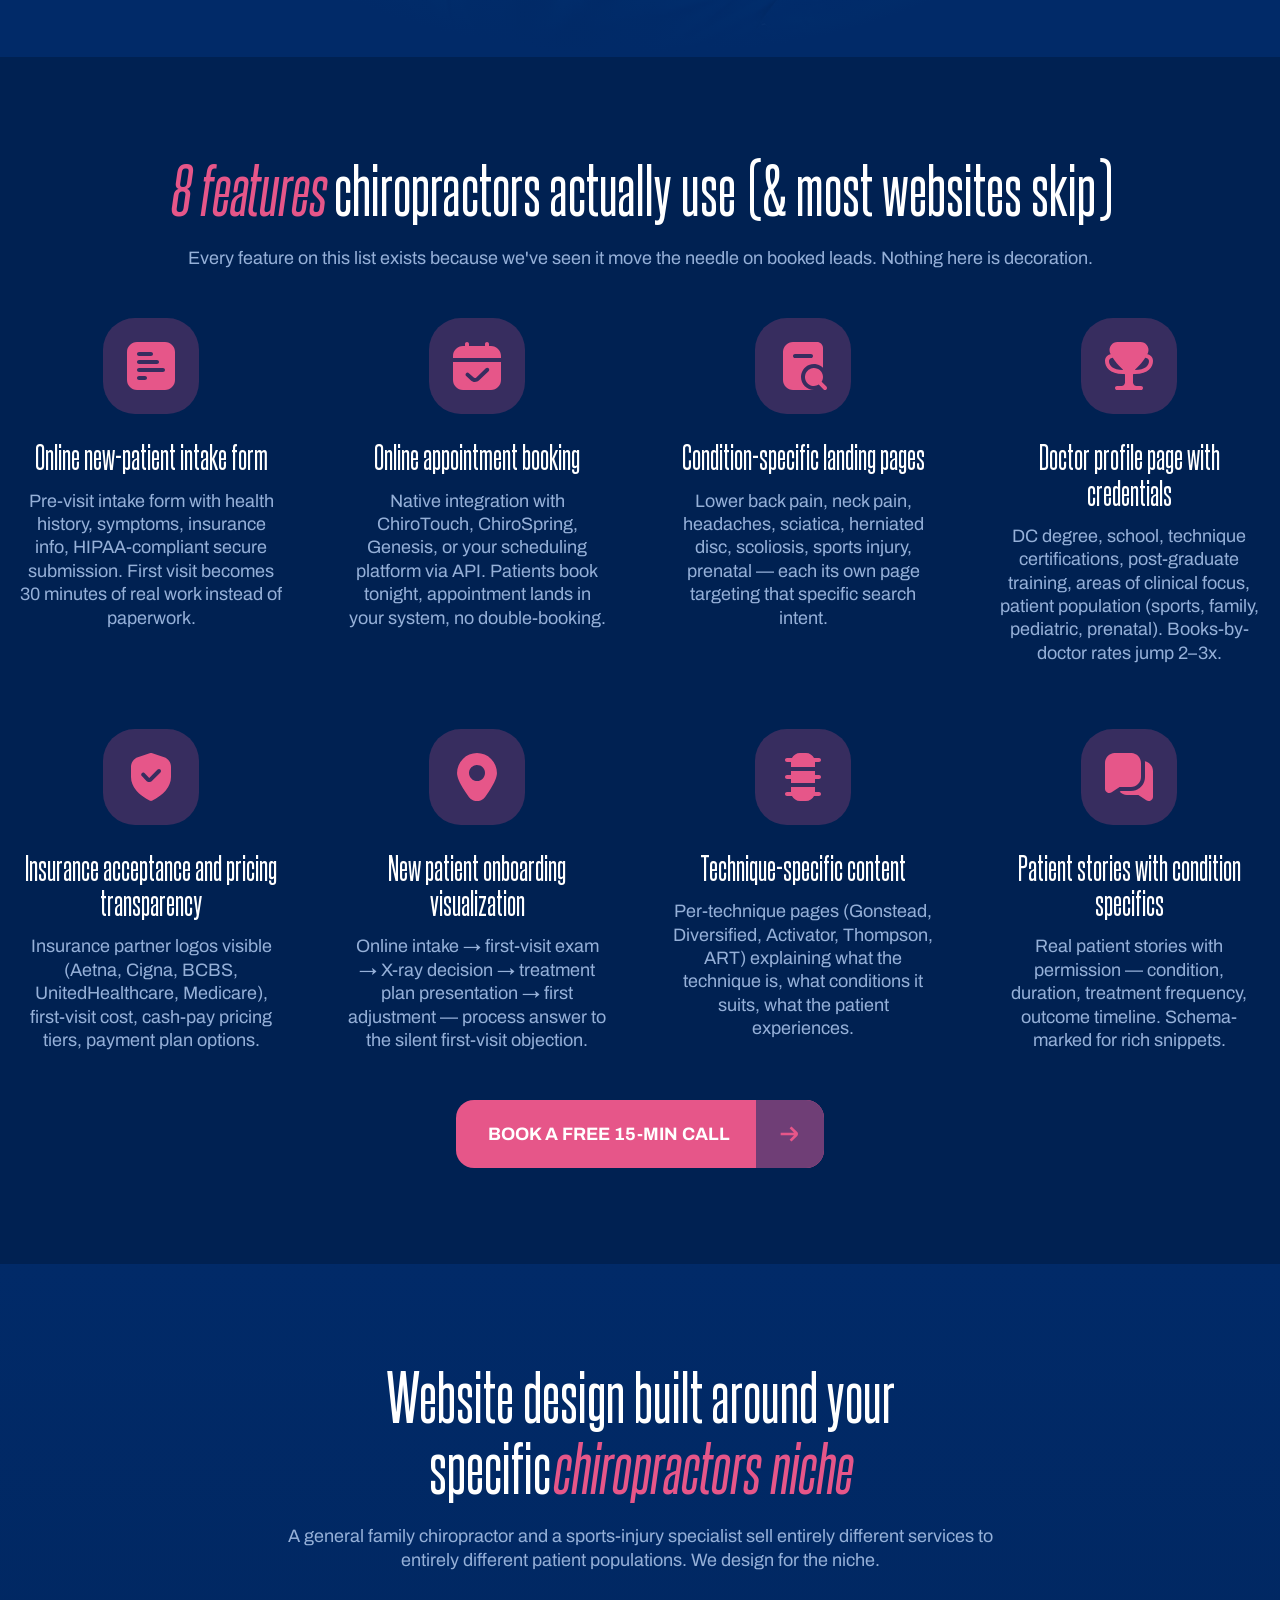
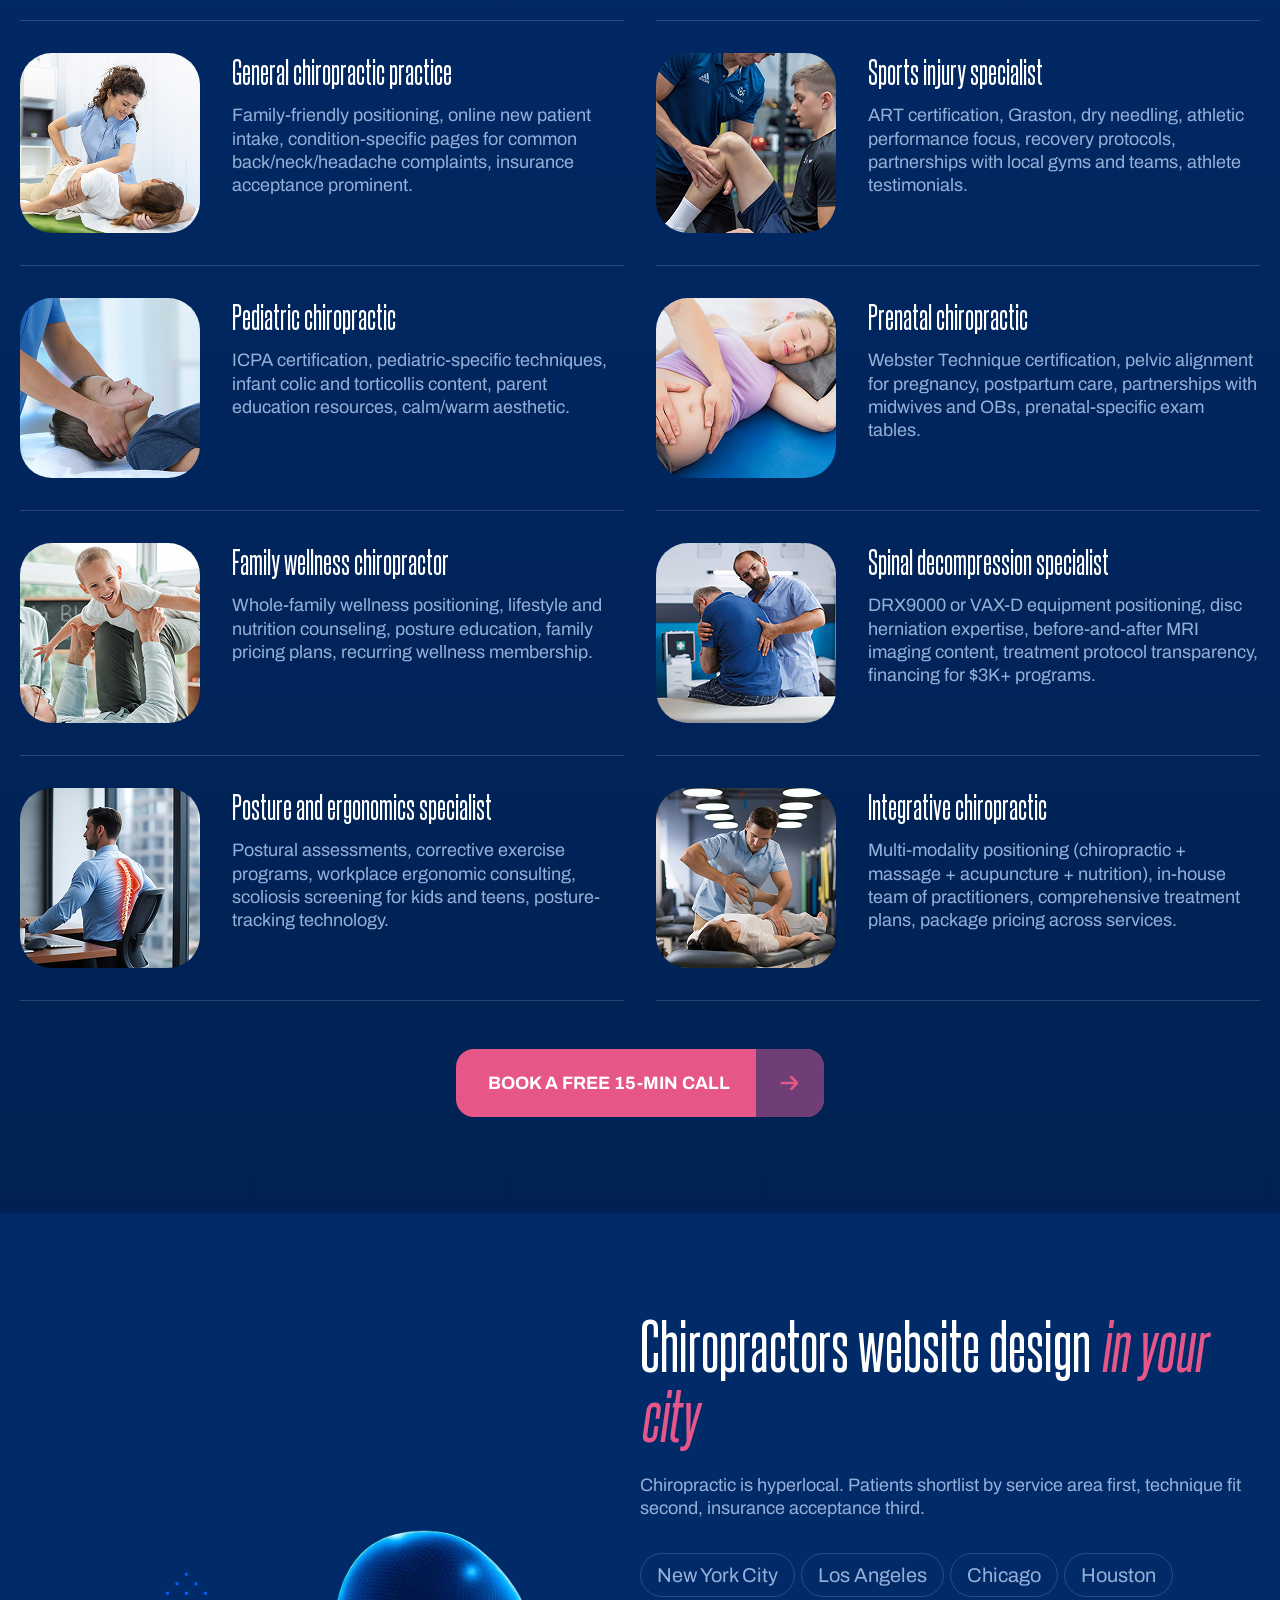
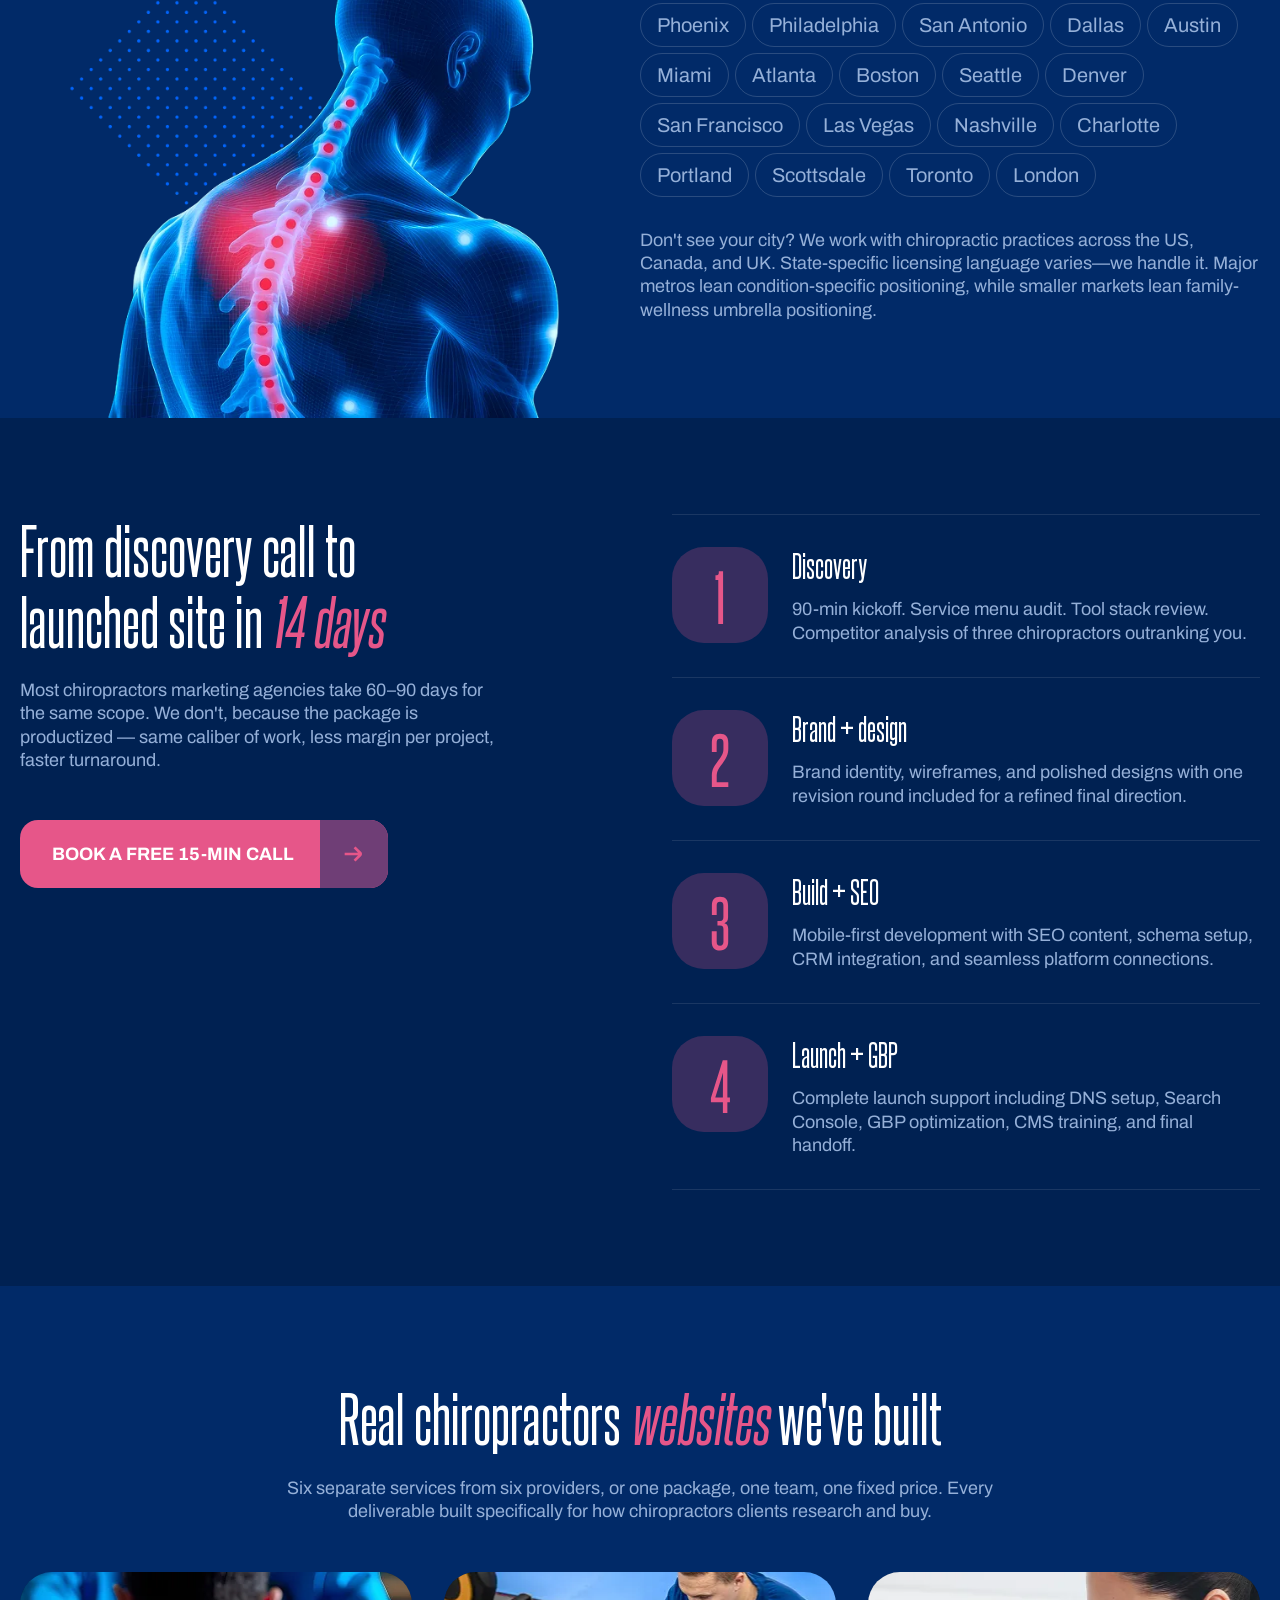
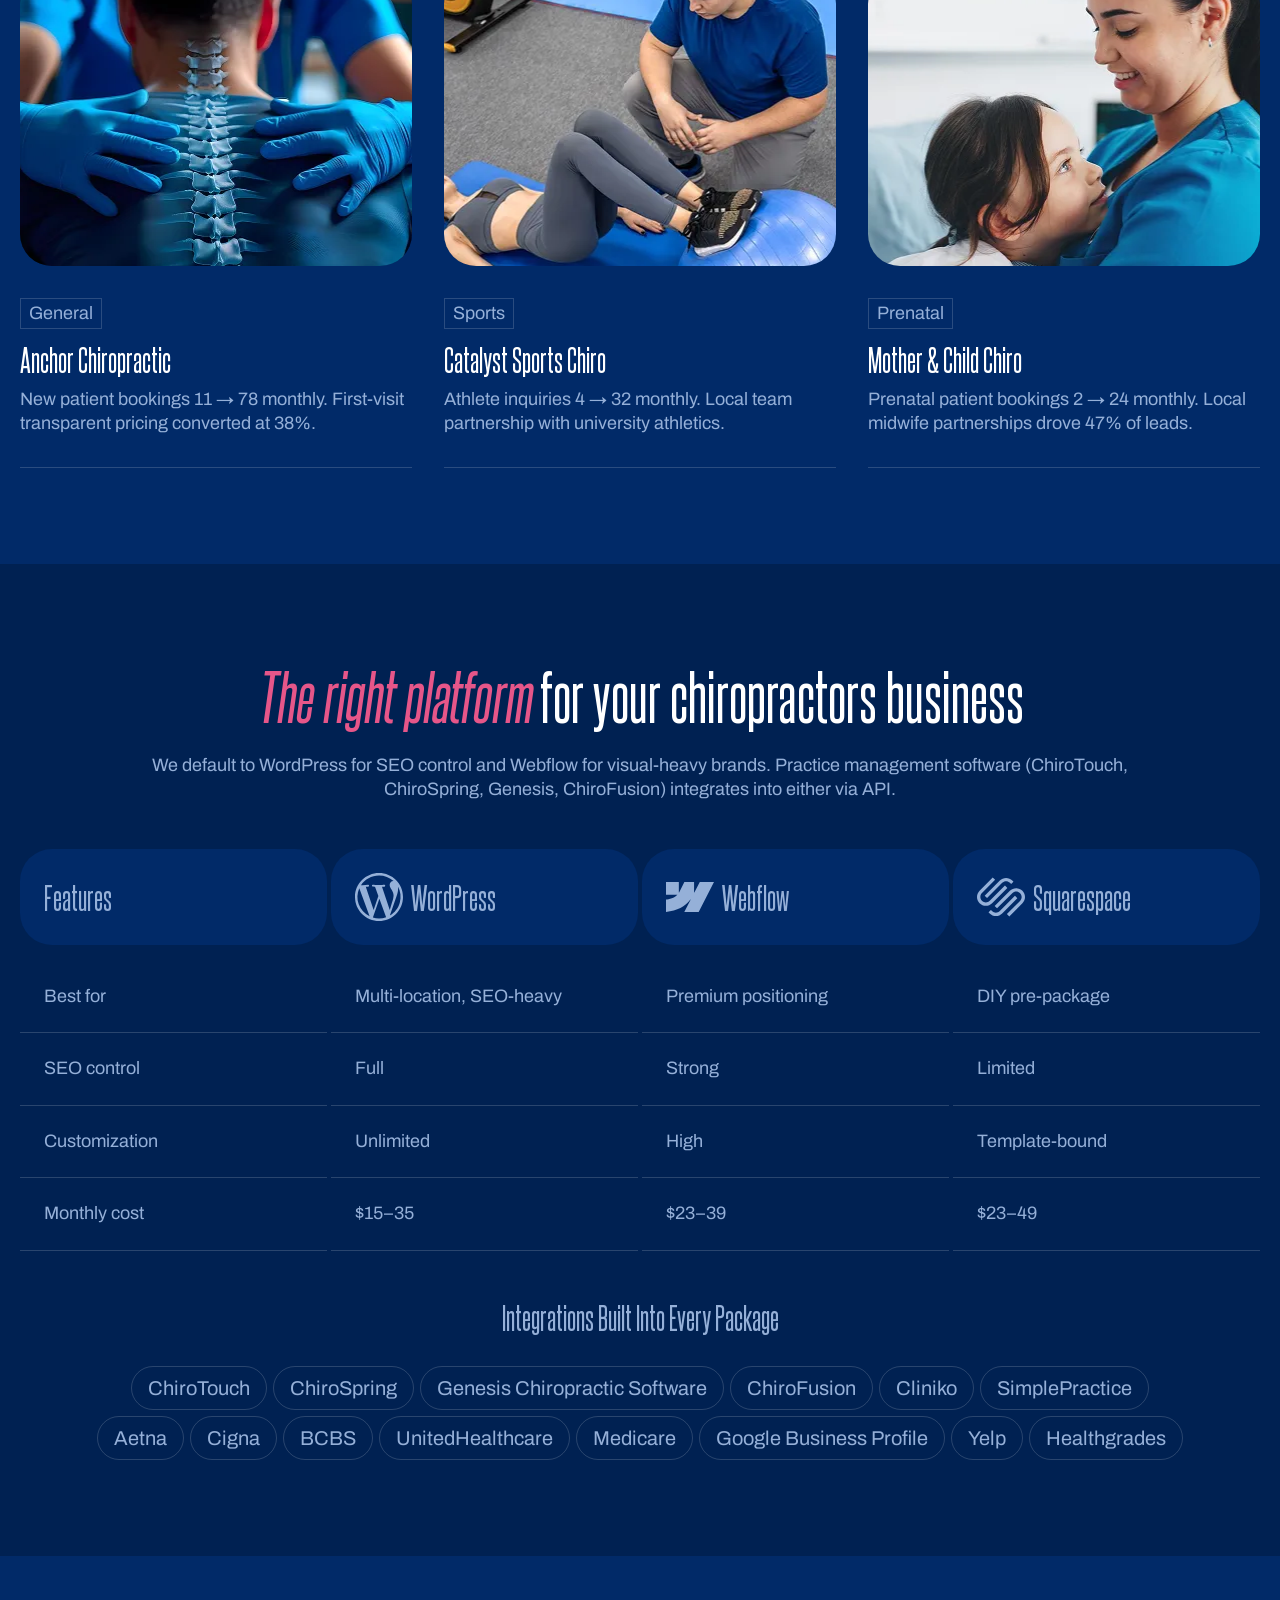
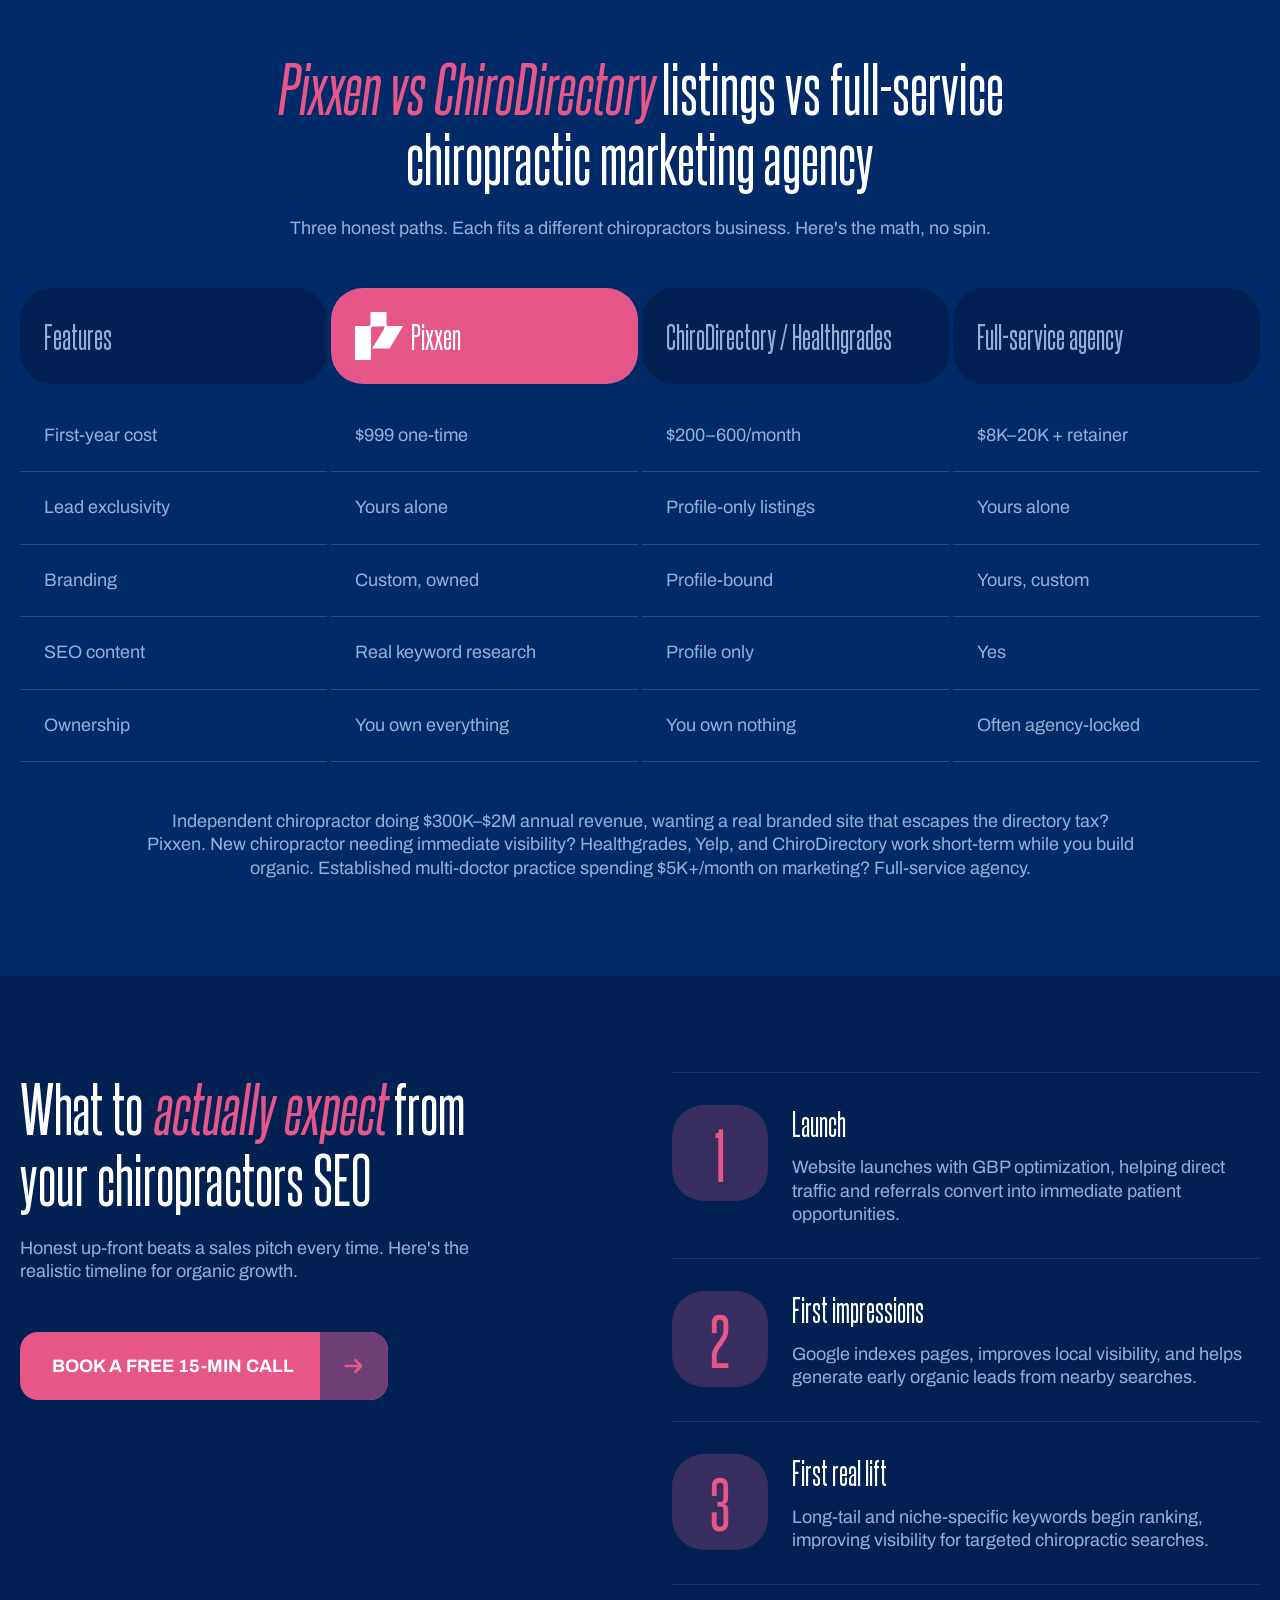
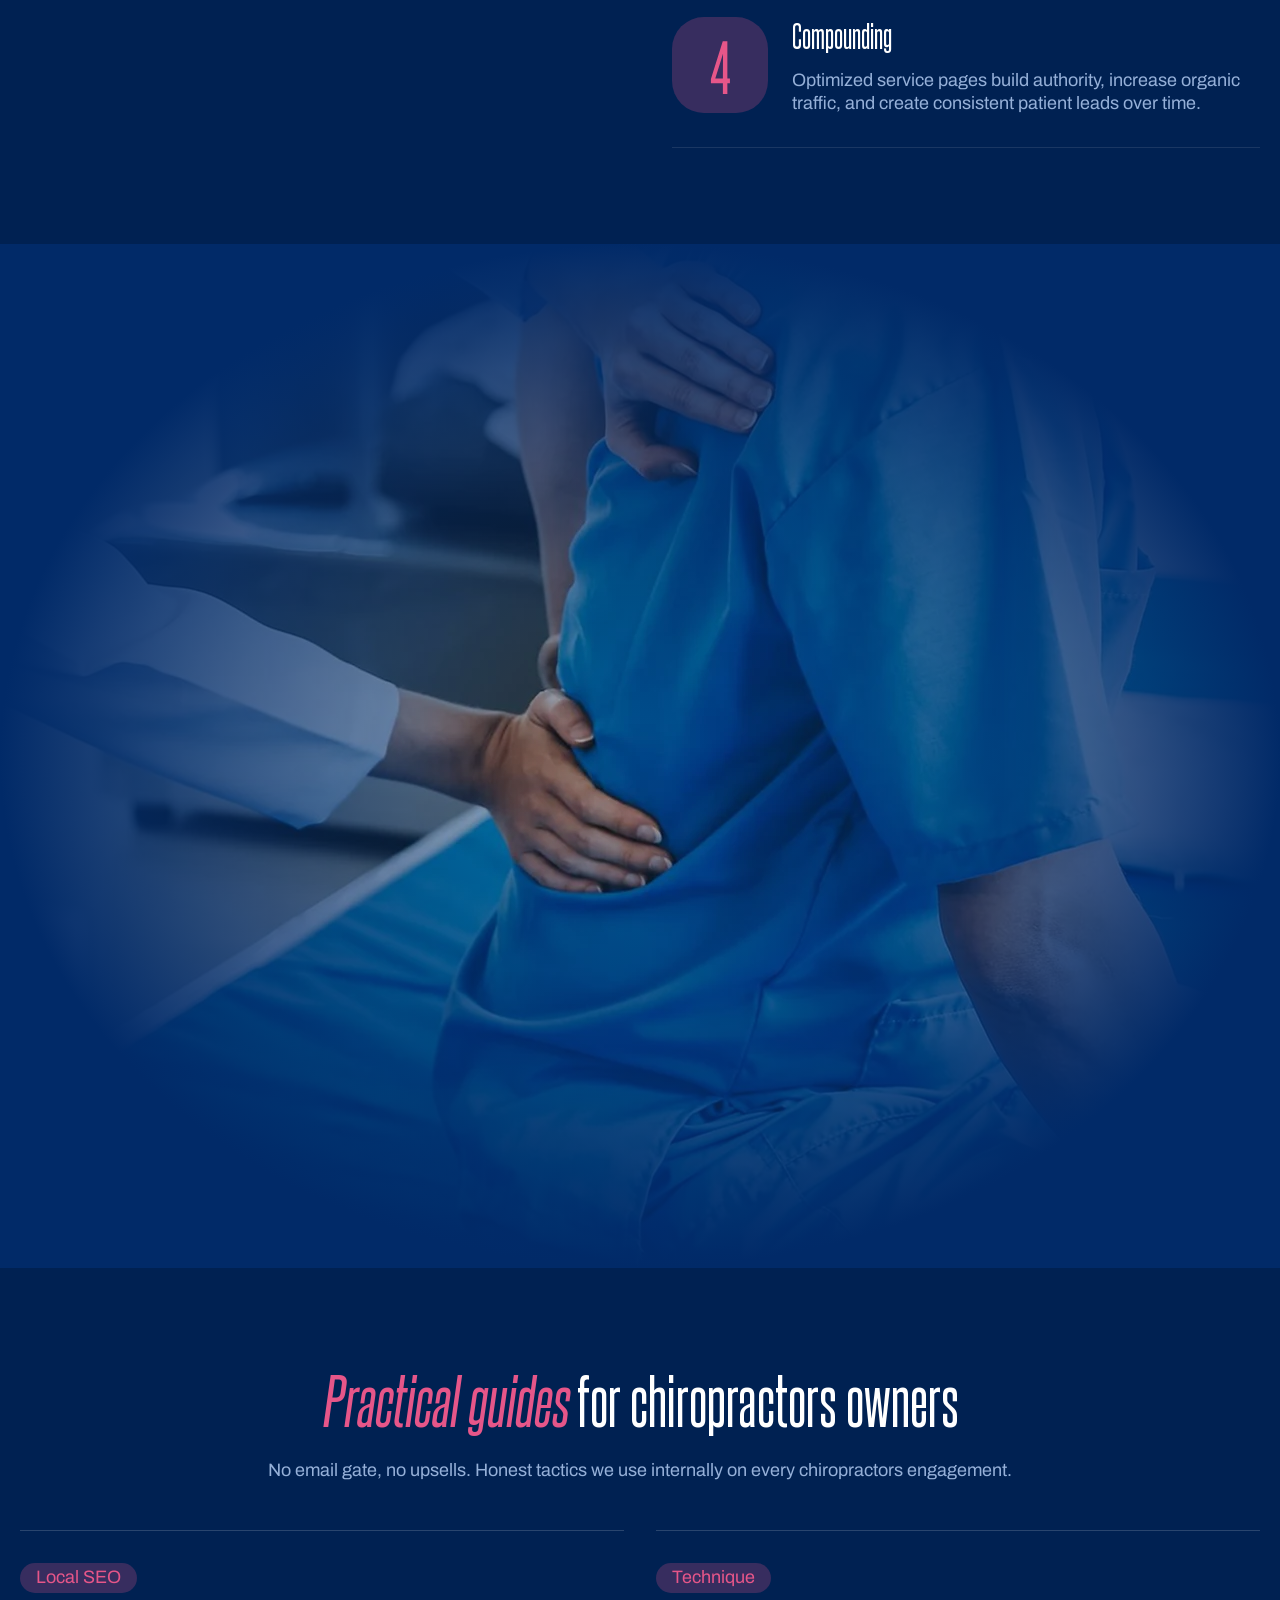
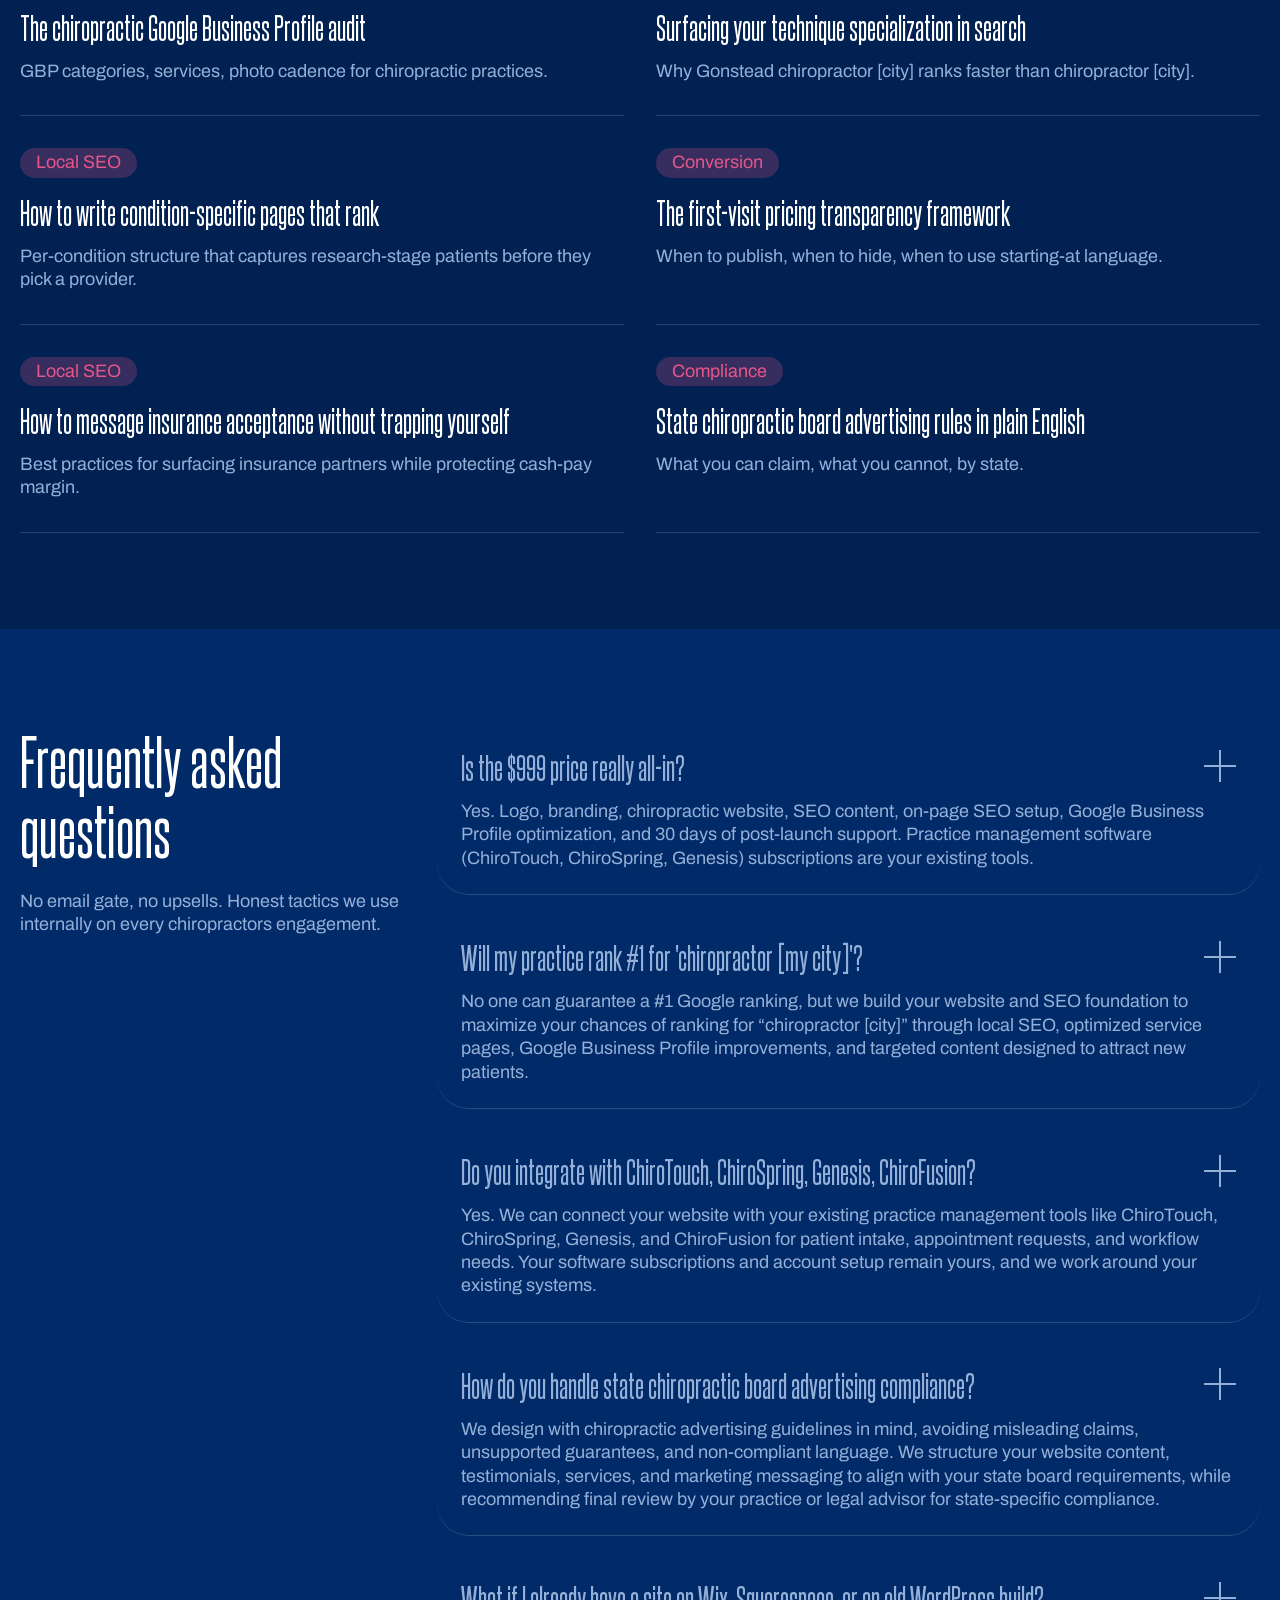
==== commit b4d29374: "image optimized" ====
--- a/index.html
+++ b/index.html
@@ -431,7 +431,7 @@
     class="chiro-reveal-head chiro-parallax relative w-full min-h-screen text-white flex flex-col justify-between px-5 py-10 sm:px-8 md:px-12 lg:px-20 lg:py-16 overflow-hidden">
 
     <!-- Background Image -->
-    <img src="./assets/images/chiropractic-banner.png" alt=""
+    <img src="./assets/images/chiropractic-banner.webp" alt="banner"
       class="absolute inset-0 w-full h-full object-cover object-center z-0" />
 
     <!-- Gradient Overlay -->
@@ -941,7 +941,7 @@
   <section
     class="chiro-reveal-head chiro-parallax relative w-full md:min-h-256 text-white flex items-center justify-center section-padding overflow-hidden">
     <!-- Background Image -->
-    <img src="assets/images/chiropractic-statistic-banner.png" alt="chiropractic statistic banner"
+    <img src="assets/images/chiropractic-statistic-banner.webp" alt="chiropractic statistic banner"
       class="absolute inset-0 w-full h-full object-cover object-center" />
 
     <!-- Gradient Overlay -->
@@ -1451,7 +1451,7 @@
         <!-- Left Column: Image -->
         <div class="lg:col-span-6 flex justify-center items-end relative">
 
-          <img src="assets/images/chiropractic-spiralbg.png" alt="Chiropractic Spine Diagram"
+          <img src="assets/images/chiropractic-spiralbg.webp" alt="Chiropractic Spine Diagram"
             class="chiropractic-spiral-img w-3/4 sm:w-2/3 md:w-4/5 lg:w-full h-auto object-contain" />
 
           <!-- Mobile Gradient Overlay -->
@@ -1766,7 +1766,7 @@
           <div
             class="chiropractic-work-media relative overflow-hidden rounded-xl sm:rounded-2xl md:rounded-3xl lg:rounded-4xl aspect-4/3 bg-[#001F4D] cursor-none">
 
-            <img src="assets/images/chiropractic-project01.png" alt="Anchor Chiropractic Case Study"
+            <img src="assets/images/chiropractic-project01.webp" alt="Anchor Chiropractic Case Study"
               class="absolute inset-0 w-full h-[120%] object-cover transition-transform duration-800 ease-out group-hover:scale-[1.06]" />
 
 
@@ -1823,7 +1823,7 @@
           <div
             class="chiropractic-work-media relative overflow-hidden rounded-xl sm:rounded-2xl md:rounded-3xl lg:rounded-4xl aspect-4/3 bg-[#001F4D] cursor-none">
 
-            <img src="assets/images/chiropractic-project02.png" alt="Catalyst Sports Chiro Case Study"
+            <img src="assets/images/chiropractic-project02.webp" alt="Catalyst Sports Chiro Case Study"
               class="absolute inset-0 w-full h-[120%] object-cover transition-transform duration-800 ease-out group-hover:scale-[1.06]" />
 
 
@@ -1880,7 +1880,7 @@
           <div
             class="chiropractic-work-media relative overflow-hidden rounded-xl sm:rounded-2xl md:rounded-3xl lg:rounded-4xl aspect-4/3 bg-[#001F4D] cursor-none">
 
-            <img src="assets/images/chiropractic-project03.png" alt="Mother & Child Chiroy case study"
+            <img src="assets/images/chiropractic-project03.webp" alt="Mother & Child Chiroy case study"
               class="absolute inset-0 w-full h-[120%] object-cover transition-transform duration-800 ease-out group-hover:scale-[1.06]" />
 
 
@@ -2468,7 +2468,7 @@
   <section
     class="chiro-reveal-head chiro-parallax relative w-full min-h-120 md:min-h-160 lg:min-h-256 text-white flex items-center justify-center section-padding overflow-hidden">
     <!-- Background Image -->
-    <img src="assets/images/chiropractic-testimonial-banner.png" alt=""
+    <img src="assets/images/chiropractic-testimonial-banner.webp" alt="chiropractic testimonial banner"
       class="absolute inset-0 w-full h-full object-cover object-center z-0" />
 
     <!-- Gradient Overlay -->
